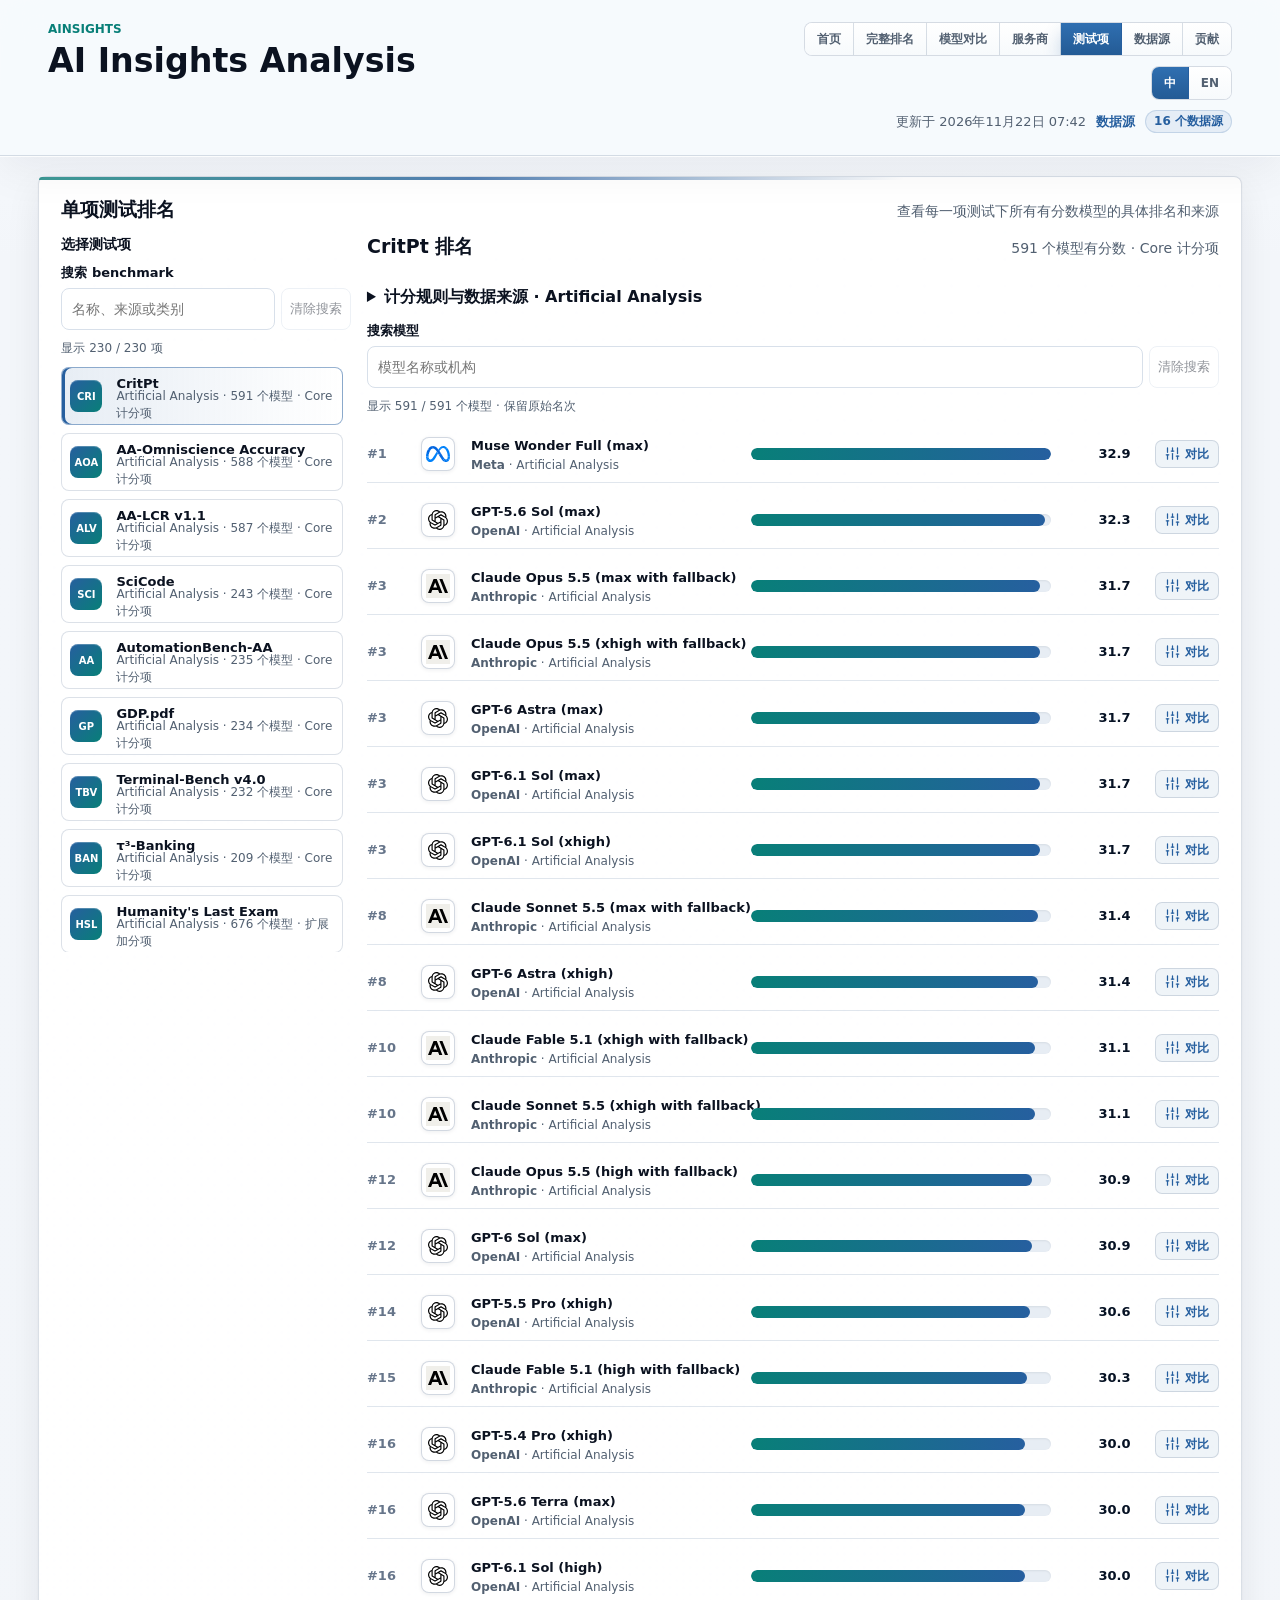
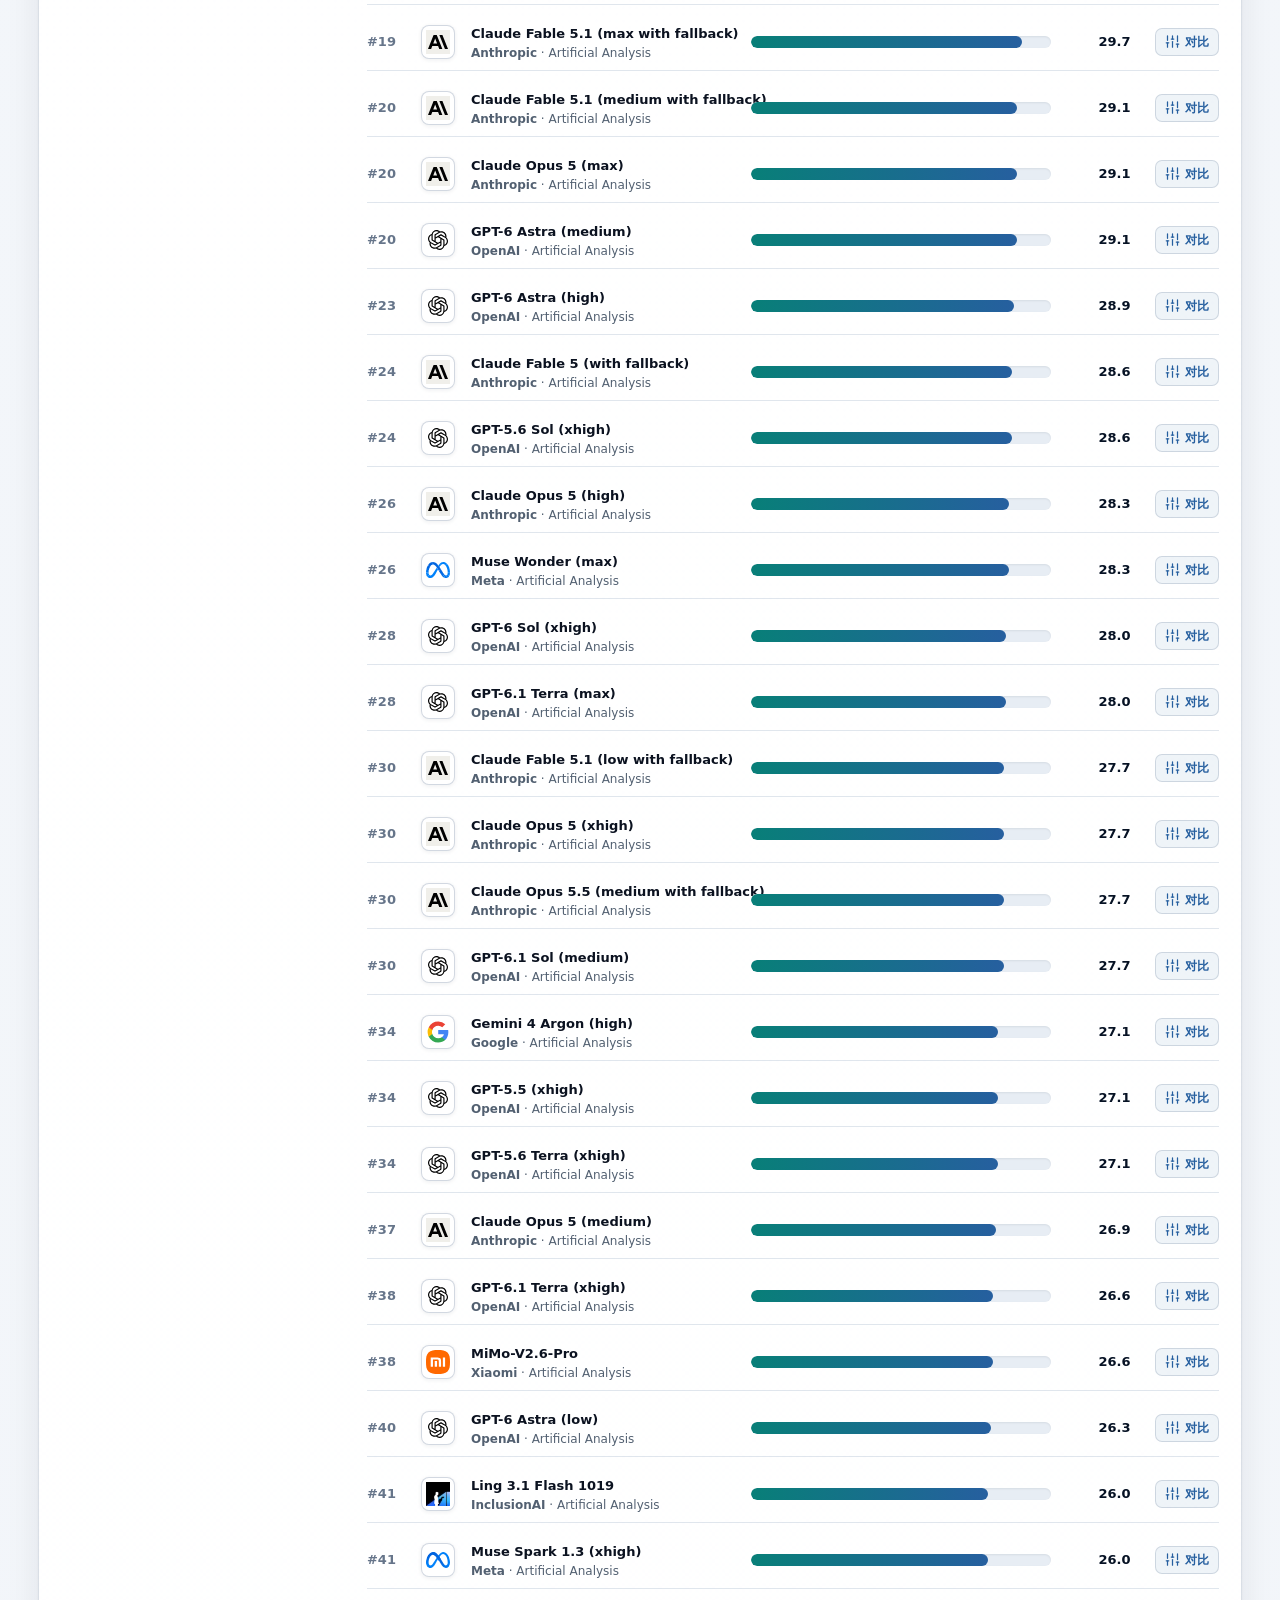
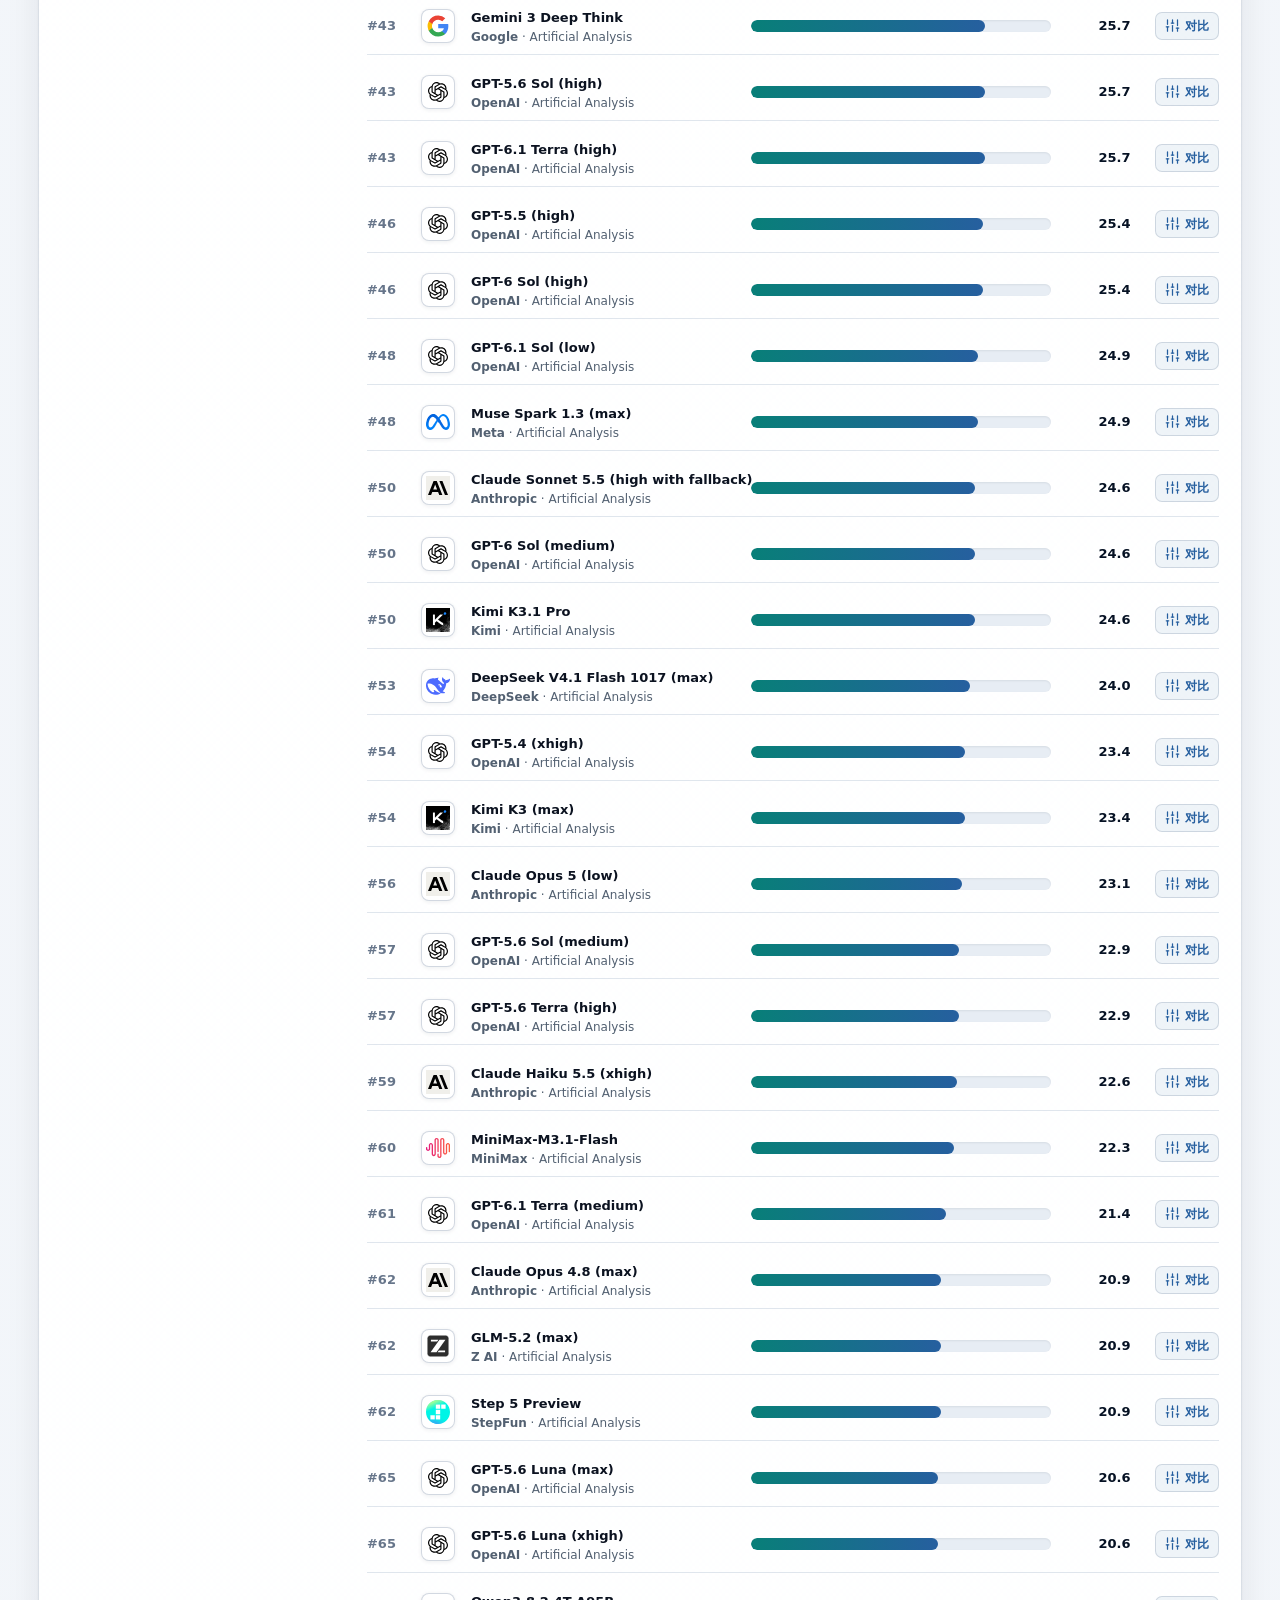
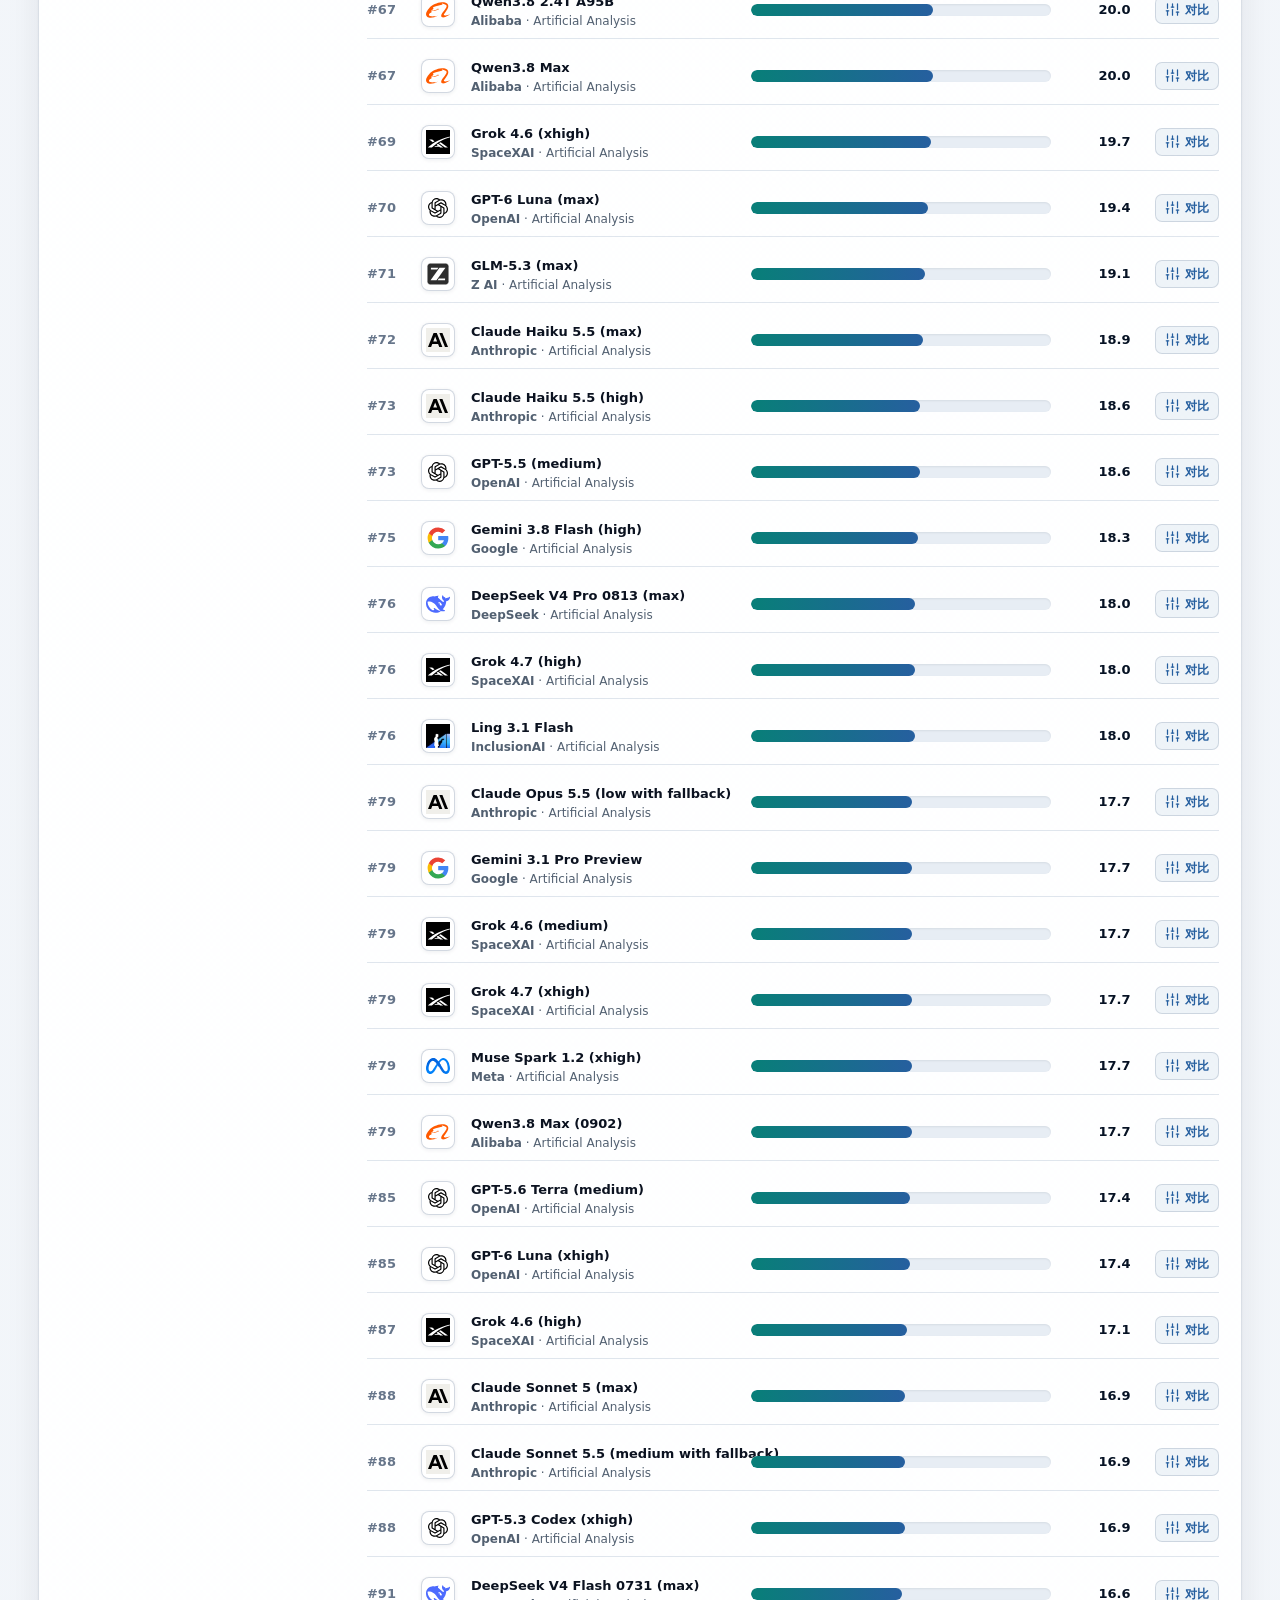
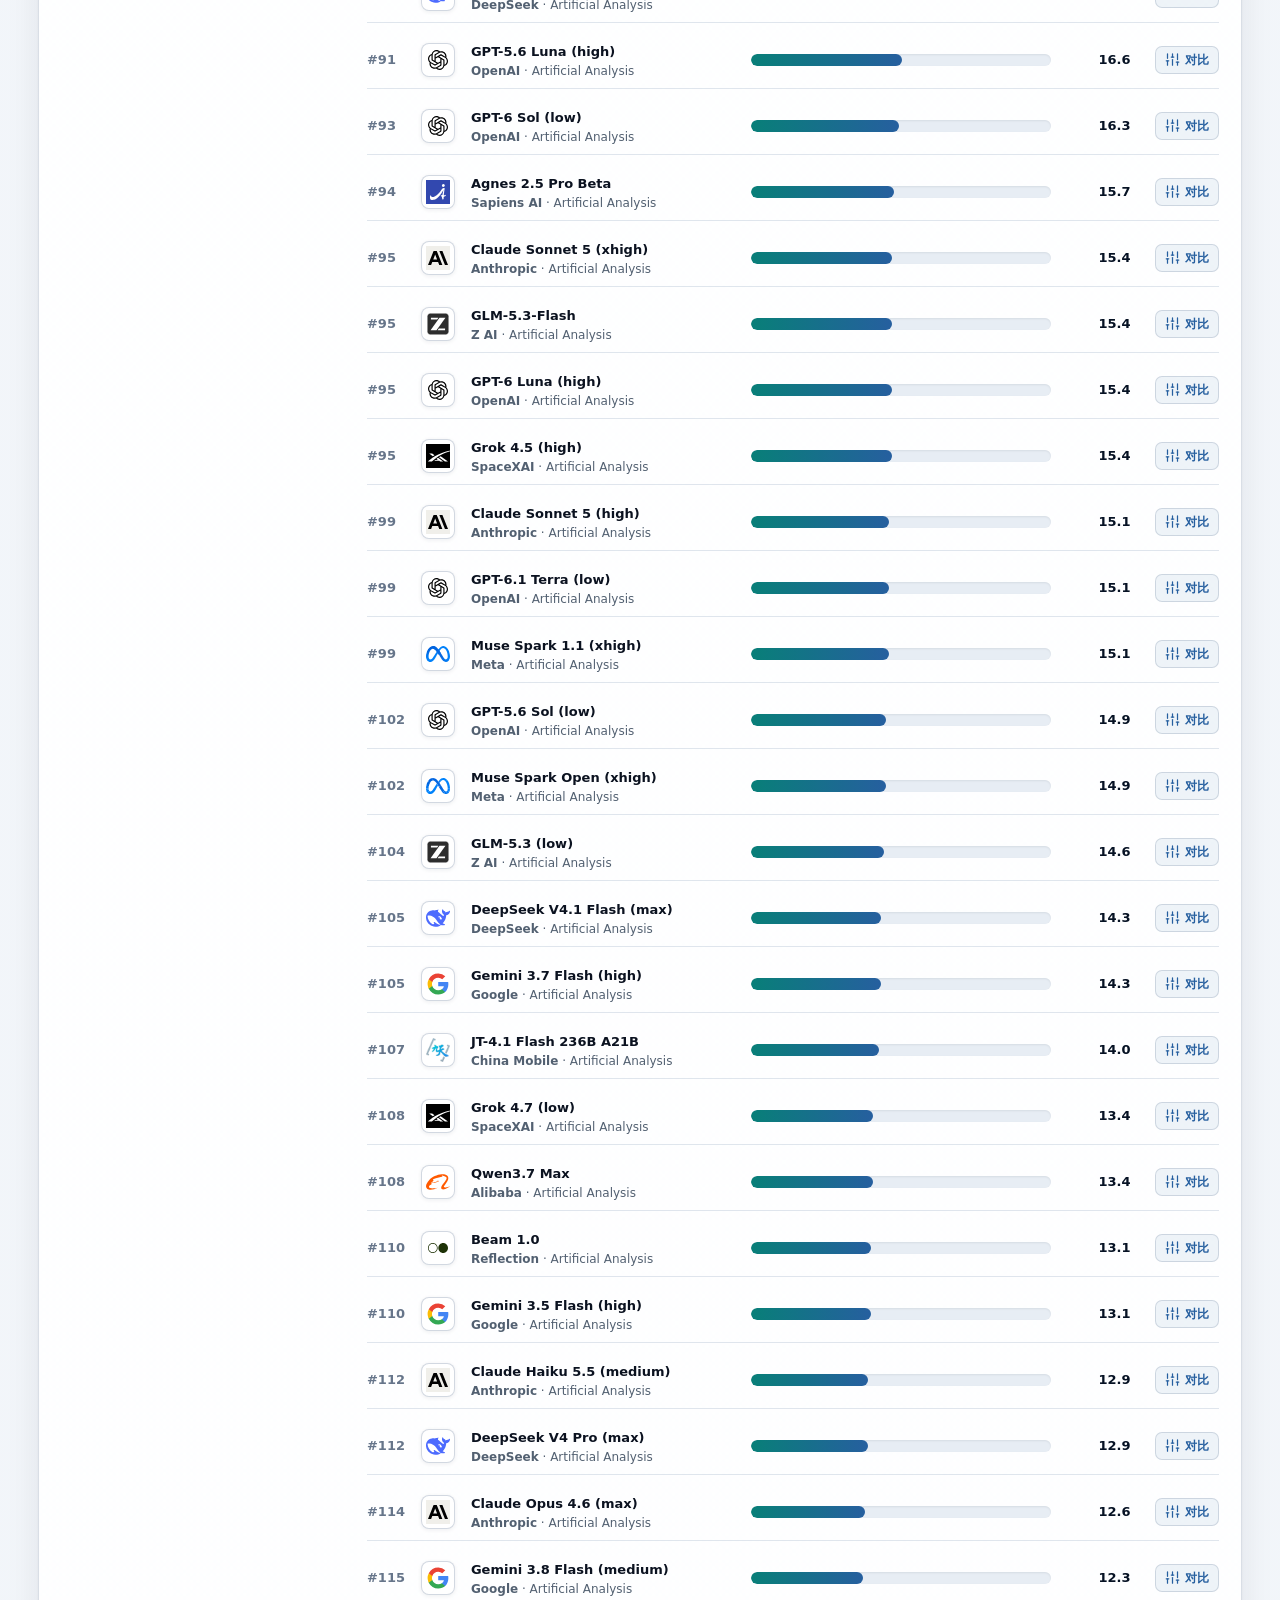
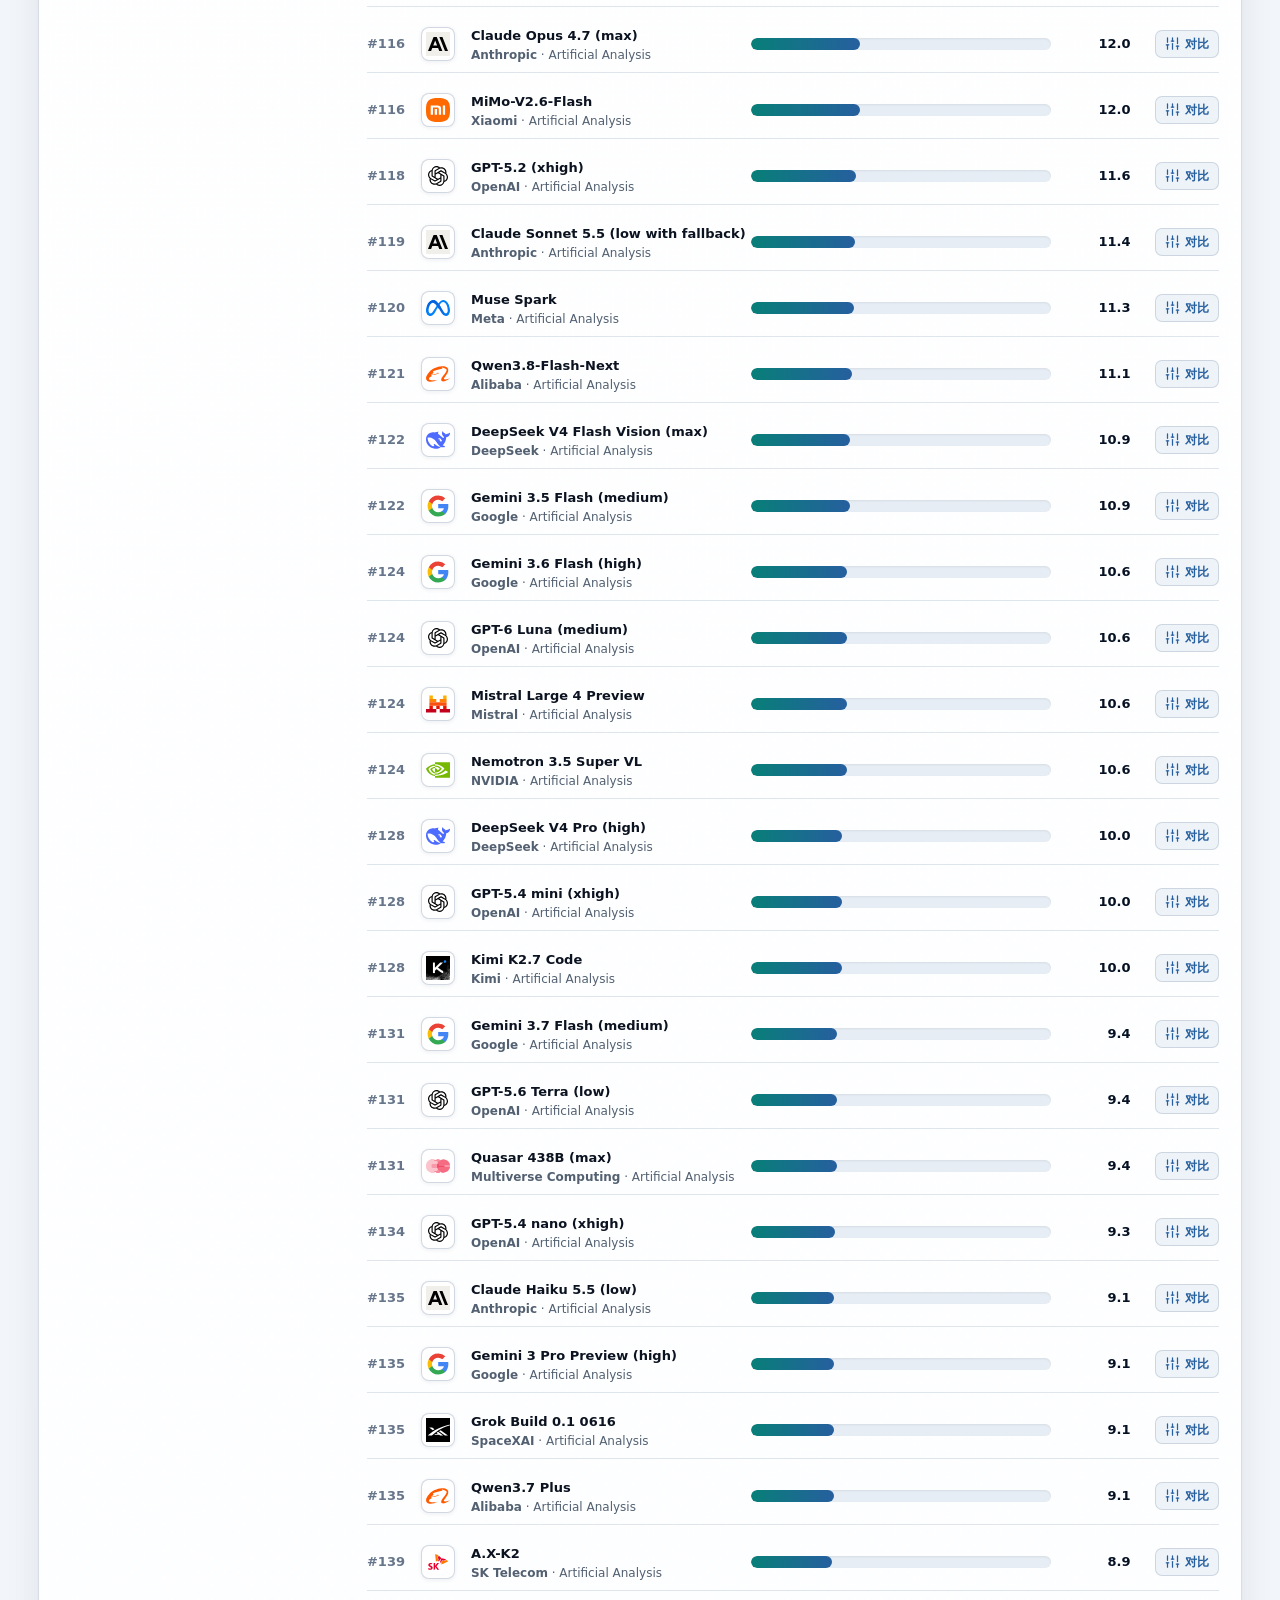
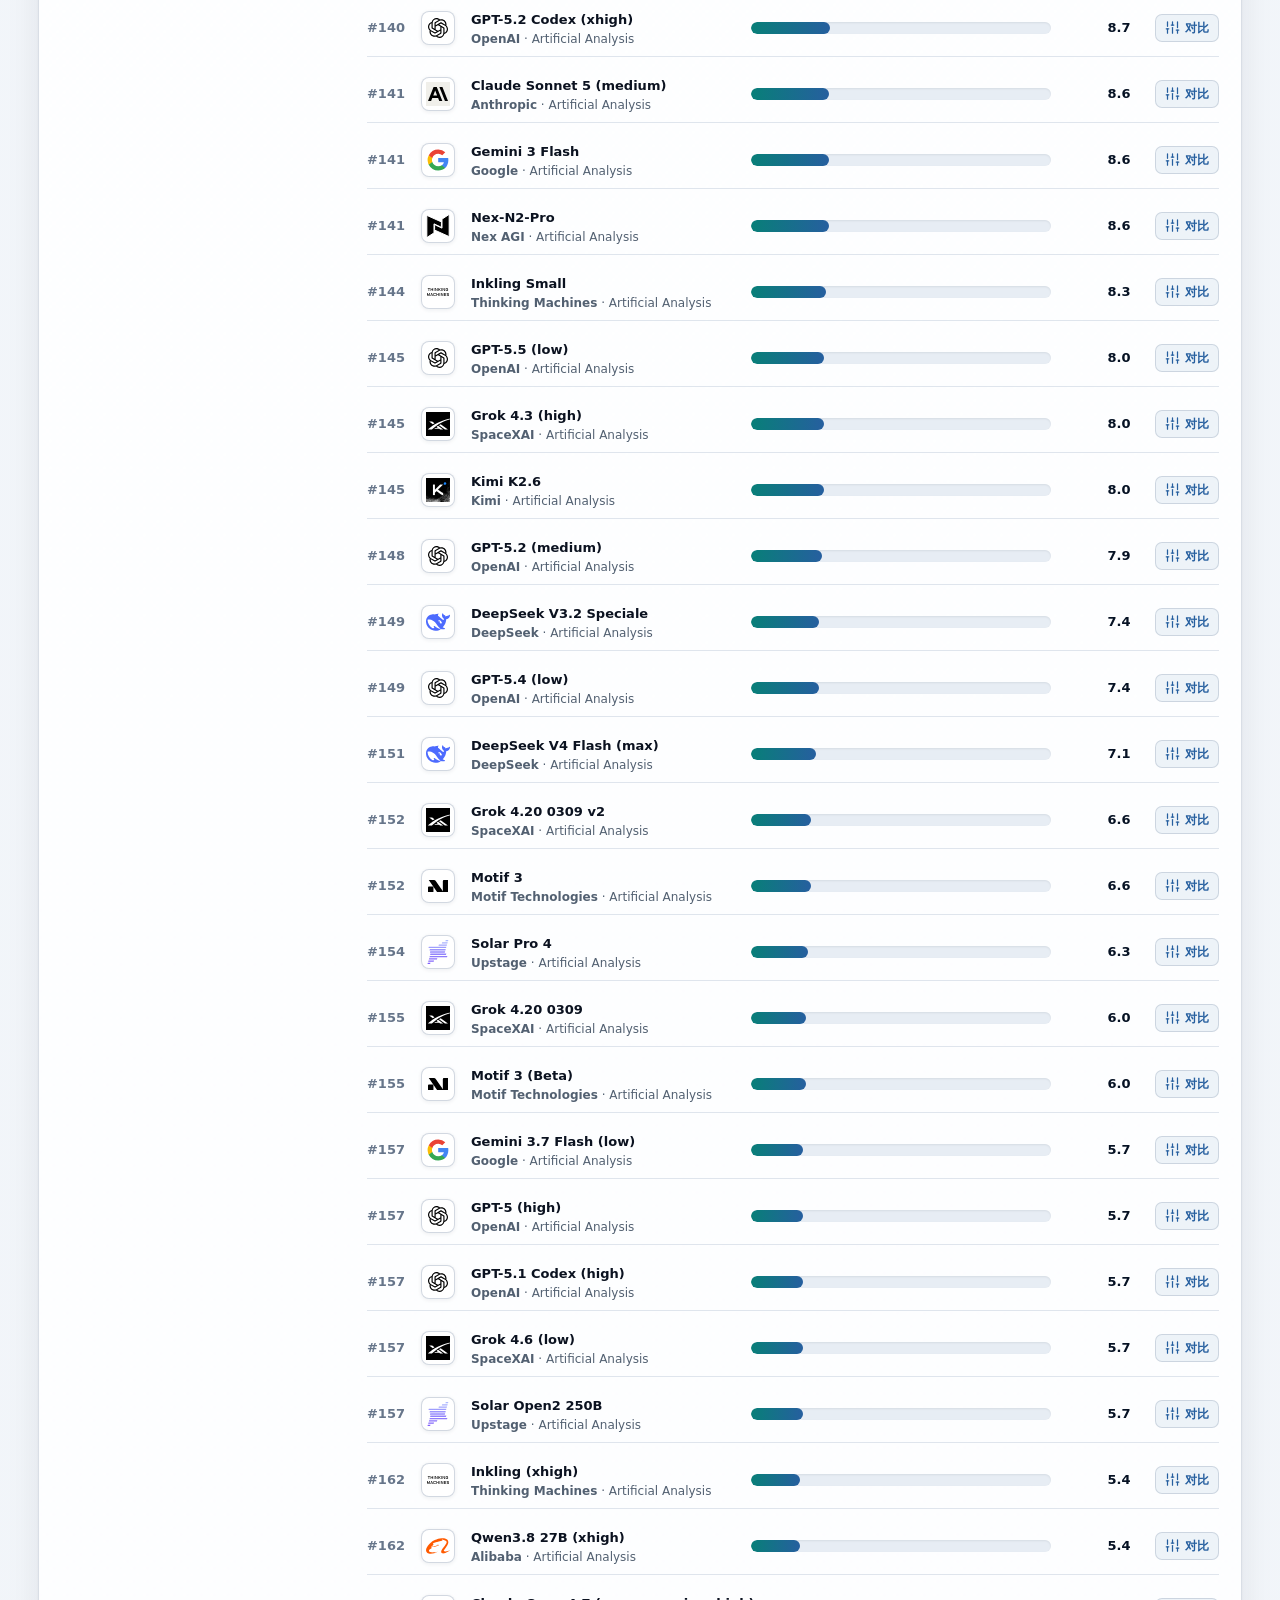
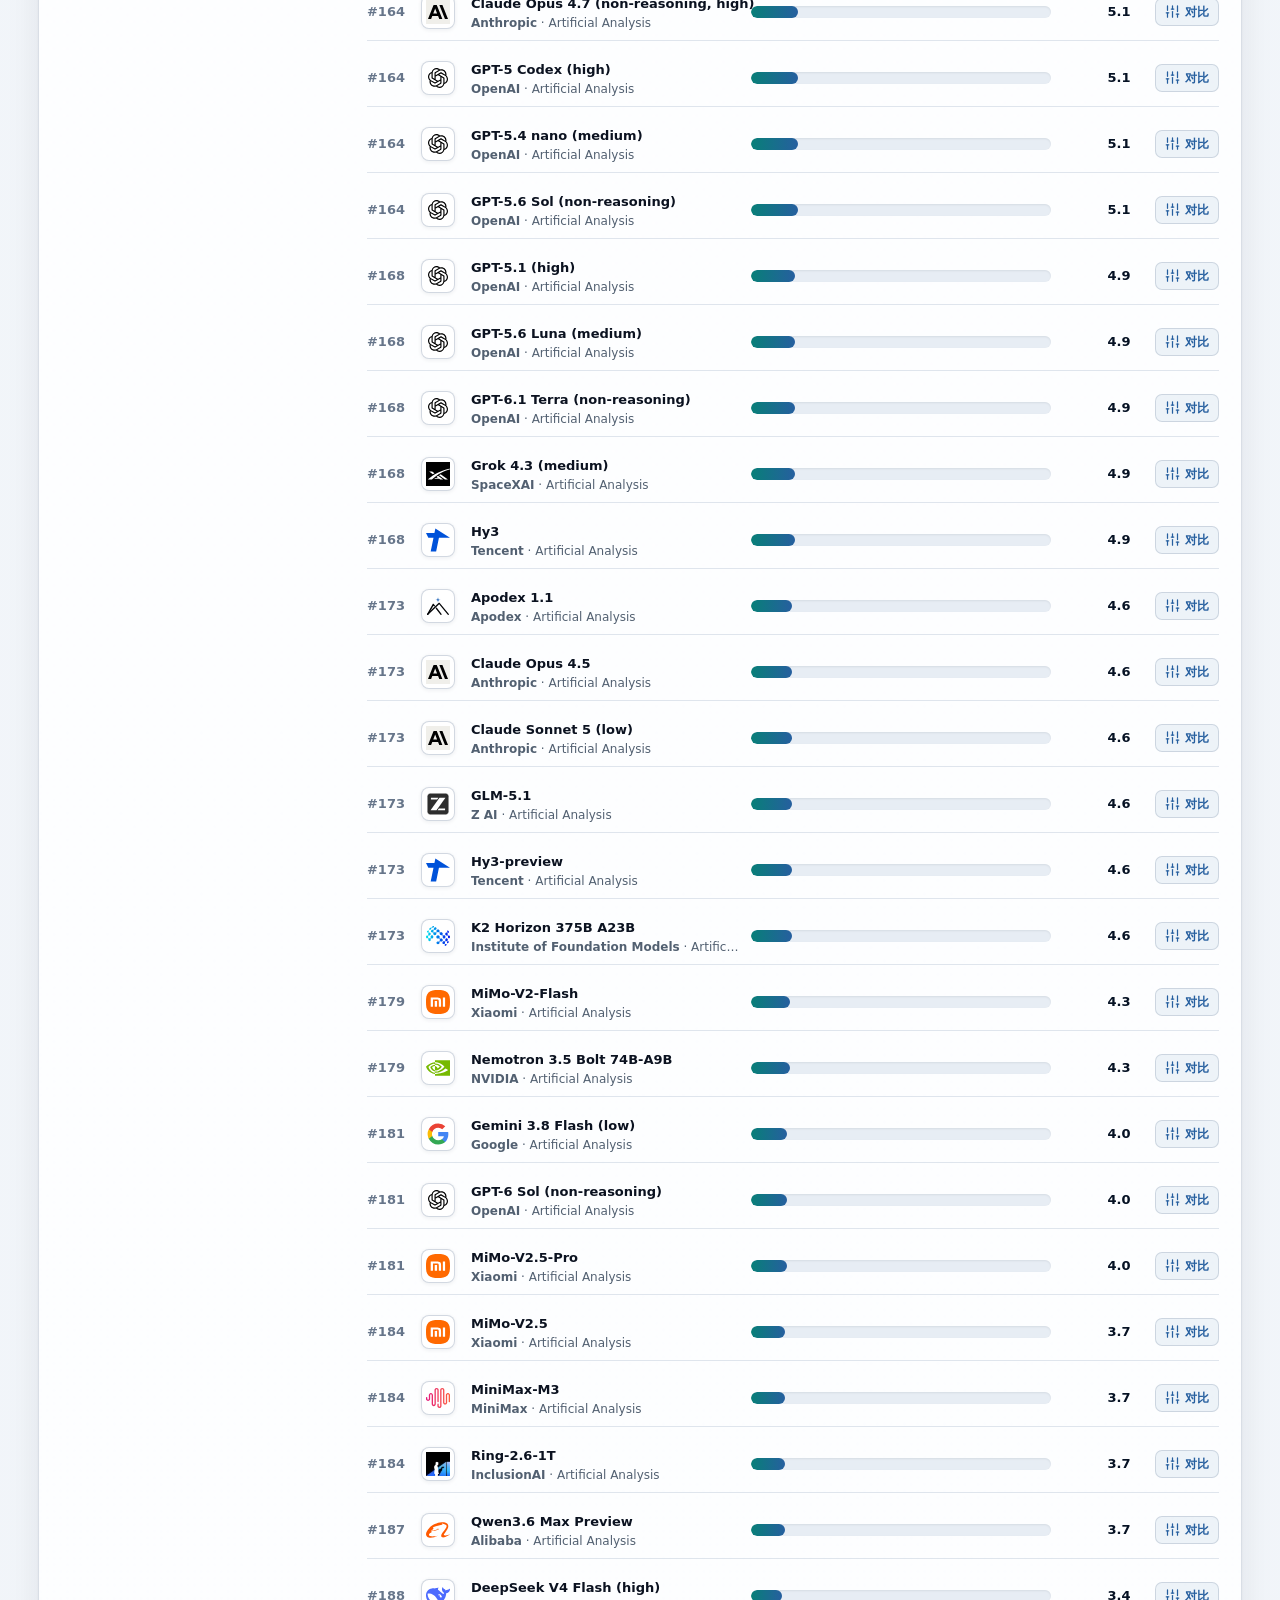
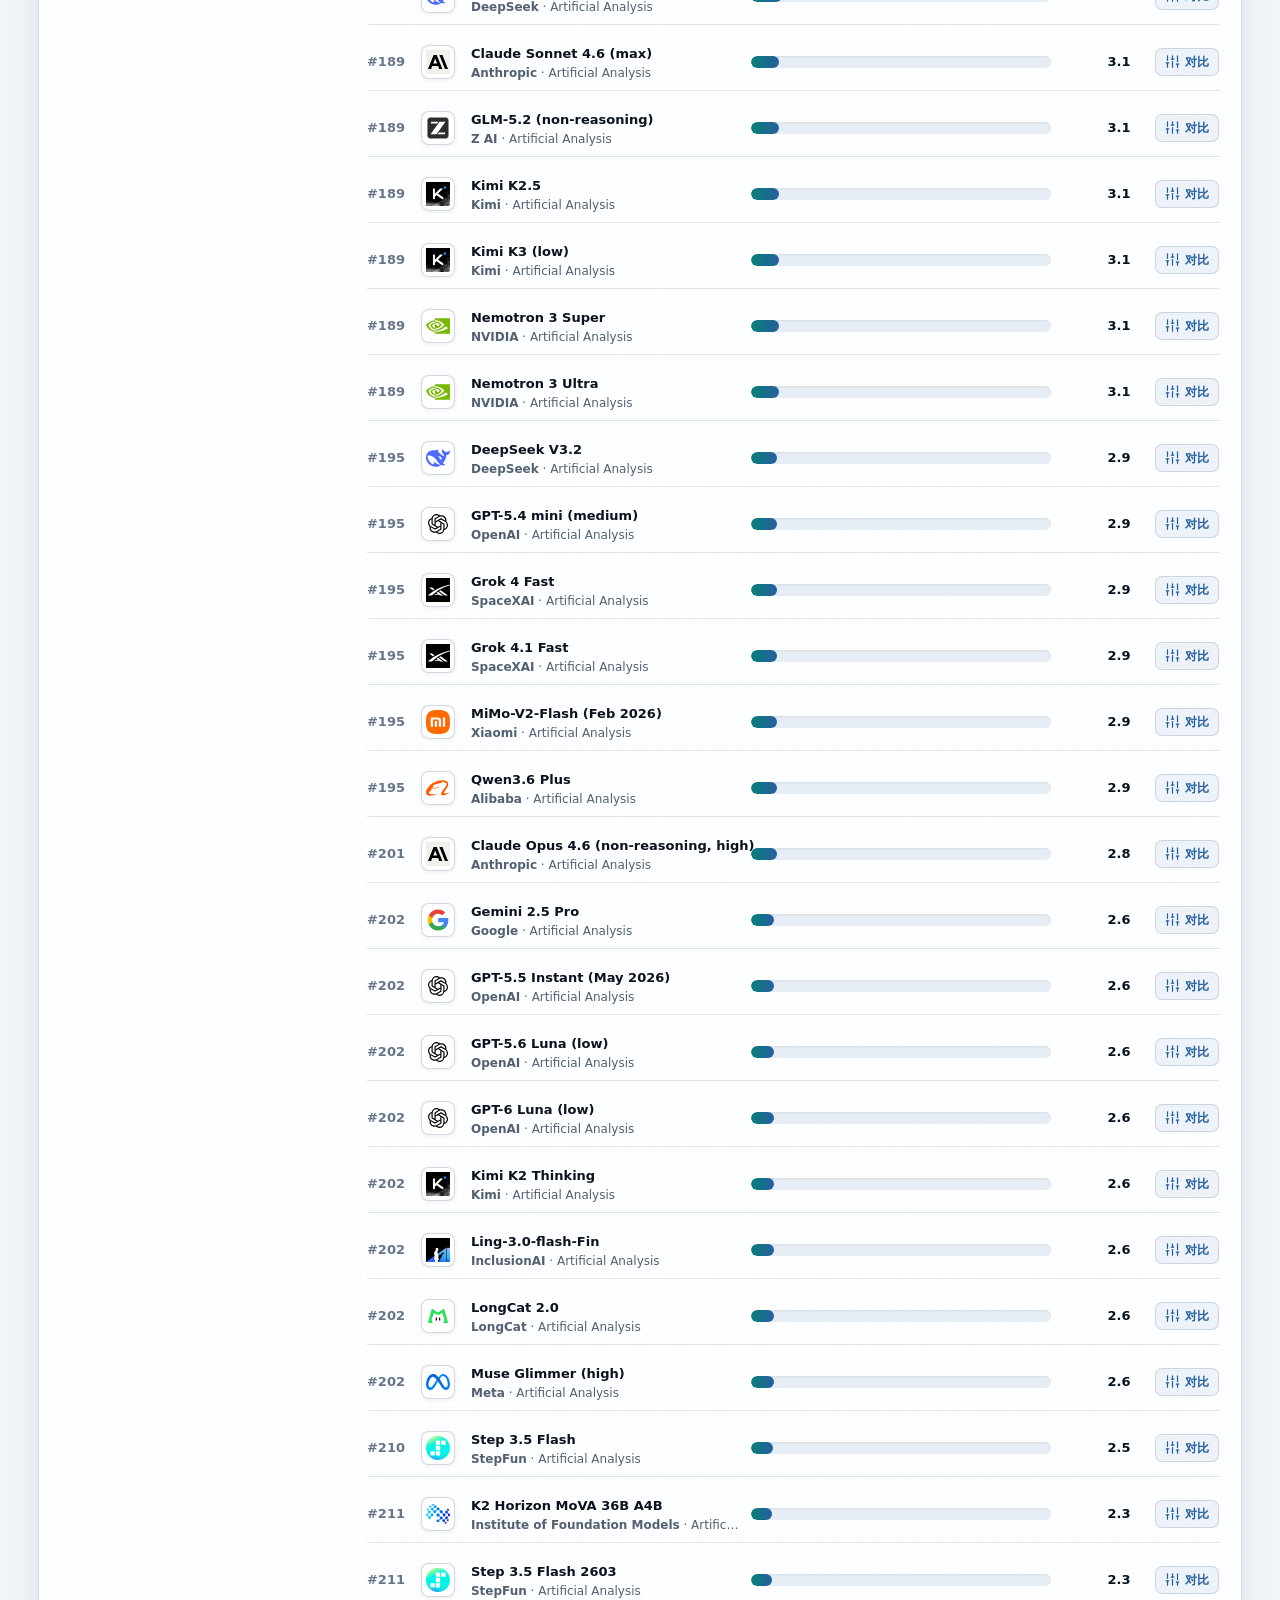
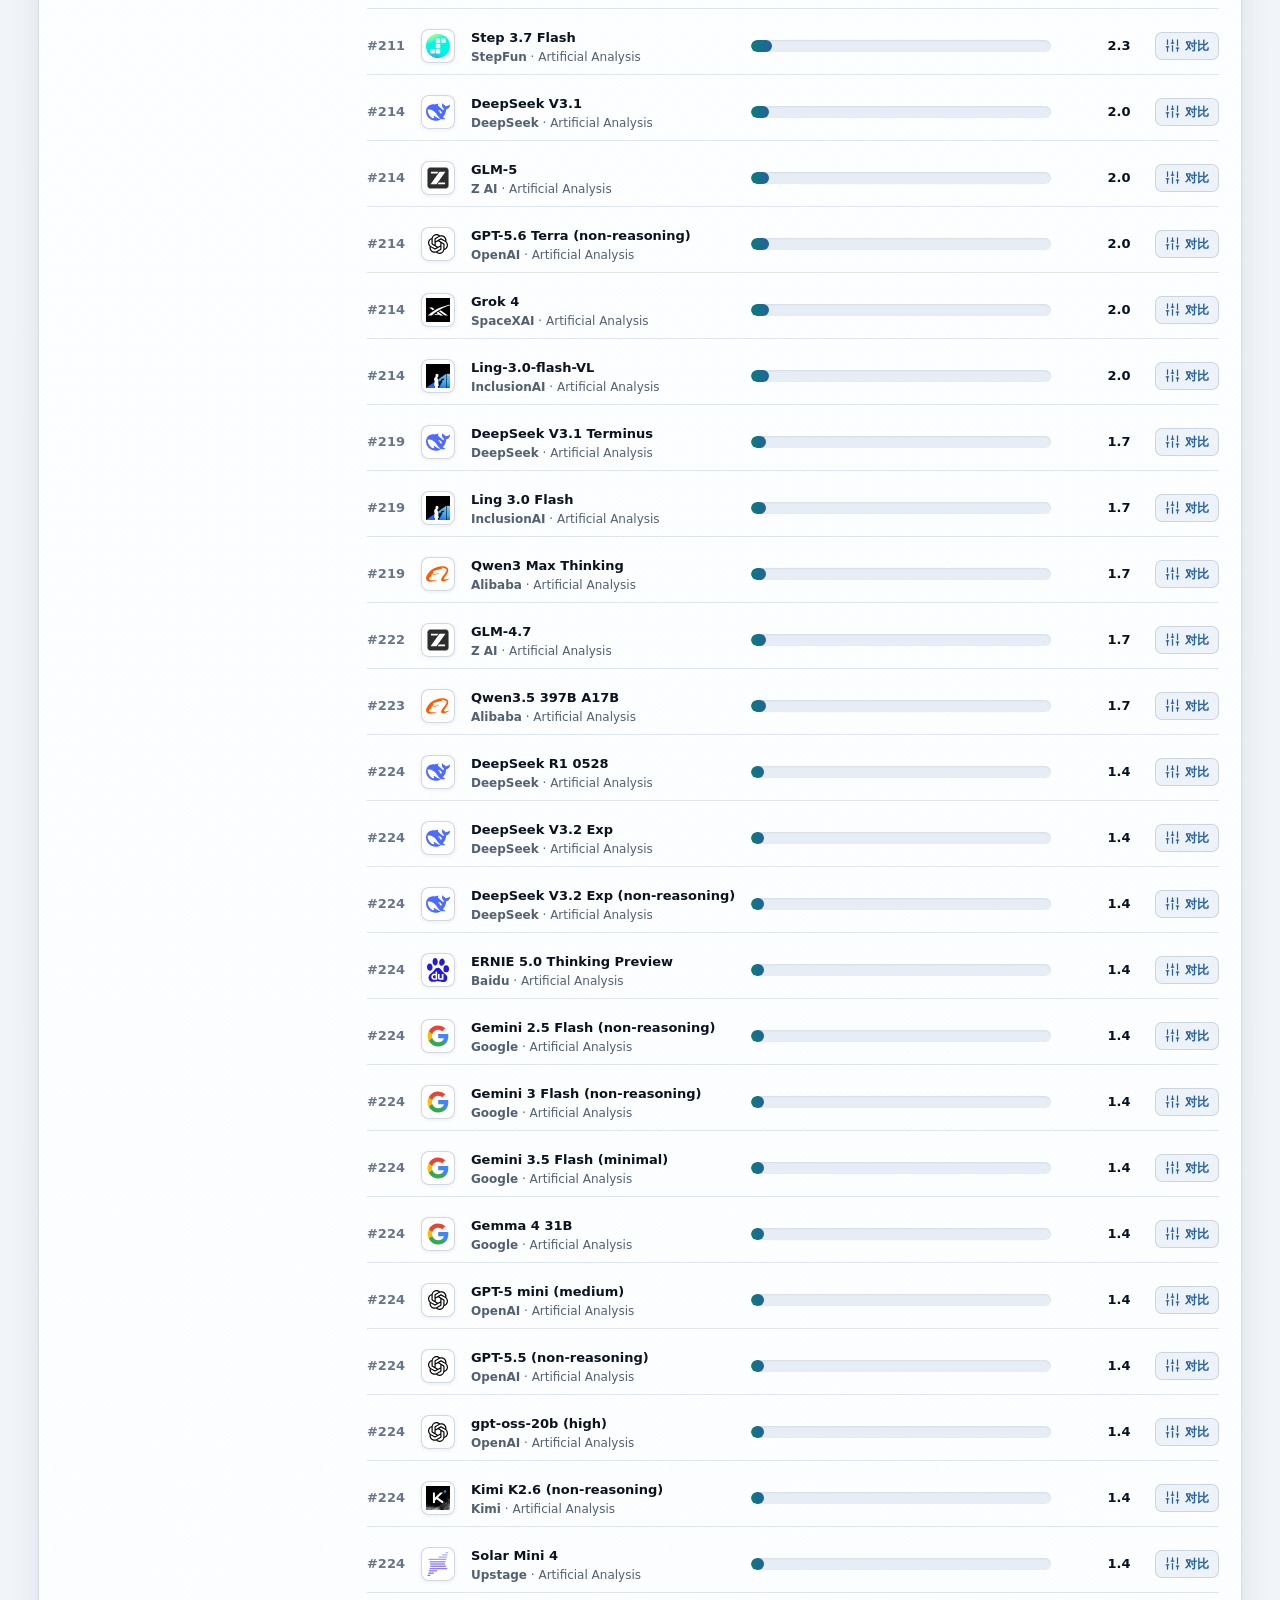
==== docs/benchmark.html @ 8915419b "Update Artificial Analysis model data" ====
<!doctype html>
<html lang="zh-CN">
  <head>
    <meta charset="utf-8" />
    <meta name="viewport" content="width=device-width, initial-scale=1" />
    <title>Benchmarks - AI Insights Analysis</title>
    <meta name="description" content="Browse source-backed AI benchmark rankings connected to AInsights Index (AIndex), model detail pages, and public evaluation evidence." />
    <meta name="keywords" content="AInsights Index, AIndex, AI model benchmark, LLM leaderboard, Artificial Analysis" />
    <link rel="canonical" href="https://ainsights.tab.homes/benchmark.html" />
    <meta property="og:title" content="Benchmarks - AI Insights Analysis" />
    <meta property="og:description" content="Browse AI benchmark rankings connected to AInsights Index (AIndex), model detail pages, and public evaluation evidence." />
    <meta property="og:type" content="website" />
    <meta property="og:url" content="https://ainsights.tab.homes/benchmark.html" />
    <meta name="twitter:card" content="summary" />
    <script type="application/ld+json">{"@context":"https://schema.org","@type":"WebPage","name":"Benchmarks - AI Insights Analysis","alternateName":["AInsights Index","AIndex"],"url":"https://ainsights.tab.homes/benchmark.html","description":"Browse source-backed AI benchmark rankings connected to AInsights Index (AIndex), model detail pages, and public evaluation evidence."}</script>
    <link rel="icon" href="./favicon.svg" type="image/svg+xml" />
    <link rel="stylesheet" href="./styles.css?v=20260919-fable-radar" />
  </head>
  <body data-page="benchmark">
    <header class="topbar">
      <div>
        <p class="eyebrow">AInsights</p>
        <h1>AI Insights Analysis</h1>
      </div>
      <div class="header-actions">
        <nav class="segmented-control compact" id="pageButtons" aria-label="页面"></nav>
        <div class="segmented-control compact" id="languageButtons" role="group" aria-label="语言"></div>
        <div class="source-block">
          <span id="updatedAt">加载中</span>
          <a id="sourceLink" href="https://artificialanalysis.ai/evaluations/artificial-analysis-intelligence-index" target="_blank" rel="noreferrer">数据源</a>
          <a id="sourcesLink" class="source-badge" href="sources.html">全部数据源</a>
        </div>
      </div>
    </header>

    <main>
      <section class="home-view" id="homeView" hidden>
        <section class="home-metrics" id="homeMetrics" aria-label="首页摘要"></section>

        <section class="chart-shell" aria-labelledby="top20Title">
          <div class="chart-head">
            <div>
              <h2 id="top20Title">AInsights Index Top</h2>
              <p id="top20Subtitle">固定使用 AInsights Index，按宽度最多展示 30 个去重模型</p>
            </div>
            <a id="viewFullRankingLink" href="full-rank.html">完整排名</a>
          </div>
          <div class="bar-chart" id="top20Chart"></div>
        </section>

        <section class="chart-shell" aria-labelledby="costScatterTitle">
          <div class="chart-head">
            <div>
              <h2 id="costScatterTitle">智能 vs 运行成本</h2>
              <p id="costScatterSubtitle">分数与 AA Intelligence Index 运行成本</p>
            </div>
          </div>
          <div class="scatter-chart" id="costScatter"></div>
        </section>

        <section class="insight-grid" aria-label="数据分布">
          <section class="chart-shell" aria-labelledby="scoreBandsTitle">
            <div class="chart-head">
              <div>
                <h2 id="scoreBandsTitle">分数带分布</h2>
                <p id="scoreBandsSubtitle">去重模型在 AInsights Index 上的集中区间</p>
              </div>
            </div>
            <div class="score-bands" id="scoreBands"></div>
          </section>

          <section class="chart-shell" aria-labelledby="providerChartTitle">
            <div class="chart-head">
              <div>
                <h2 id="providerChartTitle">机构覆盖</h2>
                <p id="providerChartSubtitle">按可评分去重模型数量和最高分展示</p>
              </div>
            </div>
            <div class="provider-chart" id="providerChart"></div>
          </section>
        </section>

        <section class="chart-shell source-explorer" aria-labelledby="sourceExplorerTitle">
          <div class="chart-head">
            <div>
              <h2 id="sourceExplorerTitle">测评源地图</h2>
              <p id="sourceExplorerSubtitle">AA Core 与已链接的独立 benchmark 扩展来源，并列展示计分角色与协议</p>
            </div>
          </div>
          <div class="source-grid" id="sourceExplorer"></div>
        </section>
      </section>

      <section class="ranking-view" id="rankingView" hidden>
        <section class="controls" aria-label="排名控制">
          <div class="preset-row" id="presetButtons" role="tablist" aria-label="排名预设"></div>
          <div class="switch-row">
            <div class="segmented-control" id="viewButtons" role="group" aria-label="展示方式"></div>
            <div class="segmented-control" id="sourceFilterButtons" role="group" aria-label="模型来源"></div>
          </div>
          <div class="filter-row">
            <label class="search-label">
              <span id="searchLabel">搜索</span>
              <input id="searchInput" type="search" placeholder="模型或机构" />
            </label>
            <label class="toggle-label">
              <input id="dedupeToggle" type="checkbox" checked />
              <span id="dedupeLabel">去除重复档位</span>
            </label>
          </div>
          <div class="summary-row" id="summaryRow"></div>
        </section>

        <section class="custom-panel" id="customPanel" hidden>
          <div class="panel-head">
            <h2 id="customTitle">自定义占比</h2>
            <button id="resetWeightsButton" type="button">重置</button>
          </div>
          <div class="weights-grid" id="weightsGrid"></div>
        </section>

        <section class="ranking-shell">
          <div class="histogram-list" id="histogramList"></div>
          <div class="table-wrap" id="tableRanking">
            <table>
              <thead>
                <tr>
                  <th class="rank-col">#</th>
                  <th id="modelHeader">模型</th>
                  <th id="scoreHeader">综合分</th>
                  <th id="speedHeader">速度</th>
                  <th id="contextHeader">上下文</th>
                  <th id="priceHeader">价格</th>
                  <th id="sourceHeader">来源</th>
                  <th id="coverageHeader">覆盖</th>
                </tr>
              </thead>
              <tbody id="rankingBody"></tbody>
            </table>
          </div>
          <div class="text-ranking" id="textRanking" hidden></div>
        </section>
      </section>

      <section class="benchmark-view" id="benchmarkView">
        <div class="benchmark-detail" id="benchmarkDetail"></div>
      </section>

      <section class="model-view" id="modelView" hidden>
        <div class="model-detail" id="modelDetail"></div>
      </section>

      <section class="sources-view" id="sourcesView" hidden>
        <section class="chart-shell sources-shell" aria-labelledby="sourcesPageTitle">
          <div class="chart-head">
            <div>
              <h2 id="sourcesPageTitle">全部数据源</h2>
              <p id="sourcesPageSubtitle">主数据、公开榜单、官方发布和模型卡来源</p>
            </div>
          </div>
          <div class="source-overview-grid" id="sourceOverview"></div>
        </section>

        <section class="chart-shell source-map-shell" aria-labelledby="sourceMetricMapTitle">
          <div class="chart-head">
            <div>
              <h2 id="sourceMetricMapTitle">数据源与测试项映射</h2>
              <p id="sourceMetricMapSubtitle">每个来源对应的 benchmark、覆盖模型数和分数记录</p>
            </div>
          </div>
          <div class="source-metric-map" id="sourceMetricMap"></div>
        </section>
      </section>
    </main>

    <footer class="site-footer" id="siteFooter">
      数据来源：<a href="https://artificialanalysis.ai/evaluations/artificial-analysis-intelligence-index" target="_blank" rel="noreferrer">Artificial Analysis</a> Core 与已链接的独立 benchmark 扩展来源。AIndex 方案 18 基于这些观测成绩重新计算。
      · <a href="https://github.com/TabNahida/AInsights" target="_blank" rel="noreferrer">TabNahida/AInsights</a>
    </footer>

    <template id="metricTemplate">
      <label class="weight-control">
        <span></span>
        <input type="range" min="0" max="100" step="0.01" />
        <output></output>
      </label>
    </template>

    <script src="./data/models.js?v=4afdcf09f71f"></script>
    <script src="./app-utils.js?v=20260812-pricing3"></script>
    <script src="./app.js?v=20260922-aa-fields"></script>
  </body>
</html>
---- docs/styles.css ----
:root {
  color-scheme: light;
  --ink: #151922;
  --muted: #697386;
  --line: #dce2ec;
  --surface: #ffffff;
  --wash: #f5f7fb;
  --accent: #0f766e;
  --accent-2: #b95b1c;
  --accent-3: #315c96;
  --accent-4: #b4235a;
  --danger: #b42318;
  --shadow: 0 18px 42px rgb(18 24 40 / 0.08);
}

* {
  box-sizing: border-box;
}

body {
  margin: 0;
  min-width: 320px;
  color: var(--ink);
  background: var(--wash);
  font-family: Inter, ui-sans-serif, system-ui, -apple-system, BlinkMacSystemFont, "Segoe UI", sans-serif;
}

a {
  color: inherit;
}

.topbar {
  position: sticky;
  top: 0;
  z-index: 60;
  display: flex;
  align-items: center;
  justify-content: space-between;
  gap: 24px;
  padding: 20px clamp(16px, 4vw, 48px);
  border-bottom: 1px solid var(--line);
  background: rgb(245 247 251 / 0.94);
  backdrop-filter: blur(12px);
}

.eyebrow {
  margin: 0 0 4px;
  color: var(--accent);
  font-size: 12px;
  font-weight: 700;
  text-transform: uppercase;
}

h1,
h2 {
  margin: 0;
  font-size: clamp(22px, 3vw, 32px);
  line-height: 1.15;
  letter-spacing: 0;
}

h2 {
  font-size: 18px;
}

.source-block {
  display: flex;
  flex-wrap: wrap;
  justify-content: flex-end;
  gap: 8px 10px;
  color: var(--muted);
  font-size: 13px;
}

.source-badge {
  display: inline-flex;
  align-items: center;
  min-height: 22px;
  border: 1px solid rgba(49, 92, 150, 0.24);
  border-radius: 999px;
  padding: 2px 8px;
  color: var(--accent-3);
  background: rgba(49, 92, 150, 0.08);
  font-size: 12px;
  font-weight: 800;
  text-decoration: none;
}

.header-actions {
  display: grid;
  justify-items: end;
  gap: 8px;
  min-width: 0;
}

main {
  display: grid;
  gap: 16px;
  min-width: 0;
  padding: 18px clamp(12px, 3vw, 40px) 36px;
}

.home-view,
.ranking-view,
.sources-view,
.methodology-view,
.model-view,
.benchmark-view,
.compare-view,
.provider-view {
  display: grid;
  gap: 16px;
  min-width: 0;
}

.home-view,
.sources-view,
.methodology-view,
.model-view,
.benchmark-view,
.compare-view,
.provider-view {
  width: 100%;
  max-width: 1240px;
  margin-inline: auto;
}

.home-metrics {
  display: grid;
  grid-template-columns: repeat(4, minmax(0, 1fr));
  gap: 12px;
}

.home-metric {
  display: grid;
  align-content: start;
  gap: 8px;
  min-height: 104px;
  padding: 14px;
  border: 1px solid var(--line);
  border-radius: 8px;
  background: var(--surface);
  box-shadow: var(--shadow);
}

.home-metric-label {
  color: var(--muted);
  font-size: 12px;
  font-weight: 700;
  text-transform: uppercase;
}

.home-metric-model {
  display: flex;
  align-items: center;
  gap: 10px;
  min-width: 0;
  color: var(--ink);
  text-decoration: none;
}

.home-metric-model strong {
  overflow: hidden;
  font-size: 15px;
  line-height: 1.25;
  text-overflow: ellipsis;
  white-space: nowrap;
}

.home-metric-number {
  font-size: 26px;
  line-height: 1;
}

.home-metric-meta {
  overflow: hidden;
  color: var(--muted);
  font-size: 12px;
  text-overflow: ellipsis;
  white-space: nowrap;
}

.site-footer {
  padding: 0 clamp(12px, 3vw, 40px) 28px;
  color: var(--muted);
  font-size: 13px;
  line-height: 1.5;
}

.site-footer a {
  color: var(--accent);
  font-weight: 800;
  text-decoration: none;
}

.controls,
.custom-panel,
.chart-shell,
.ranking-shell {
  border: 1px solid var(--line);
  border-radius: 8px;
  background: var(--surface);
  box-shadow: var(--shadow);
}

.chart-shell {
  overflow: hidden;
  min-width: 0;
  padding: 18px;
}

.chart-head {
  display: flex;
  align-items: flex-start;
  justify-content: space-between;
  gap: 16px;
  margin-bottom: 16px;
}

.chart-head p {
  margin: 5px 0 0;
  color: var(--muted);
  font-size: 14px;
  line-height: 1.4;
  overflow-wrap: anywhere;
}

.chart-head > div {
  min-width: 0;
}

.chart-head a {
  flex: 0 0 auto;
  border: 1px solid var(--line);
  border-radius: 8px;
  padding: 8px 12px;
  color: var(--accent);
  text-decoration: none;
  font-weight: 700;
}

.controls {
  display: grid;
  gap: 14px;
  padding: 14px;
}

.preset-row,
.filter-row,
.switch-row,
.summary-row,
.panel-head {
  display: flex;
  flex-wrap: wrap;
  align-items: center;
  gap: 10px;
}

.switch-row {
  justify-content: space-between;
}

.preset-row button,
.panel-head button,
.segmented-control button {
  min-height: 34px;
  border: 1px solid var(--line);
  padding: 0 14px;
  color: var(--ink);
  background: #fff;
  cursor: pointer;
  font: inherit;
}

.preset-row button {
  border-radius: 999px;
}

.preset-row button[aria-selected="true"] {
  border-color: var(--accent);
  color: #fff;
  background: var(--accent);
}

.segmented-control {
  display: inline-flex;
  min-height: 34px;
  overflow: hidden;
  border: 1px solid var(--line);
  border-radius: 8px;
  background: #fff;
}

.segmented-control button {
  border: 0;
  border-right: 1px solid var(--line);
  border-radius: 0;
  color: var(--muted);
}

.segmented-control button:last-child {
  border-right: 0;
}

.segmented-control button[aria-pressed="true"] {
  color: #fff;
  background: var(--accent-3);
}

.segmented-control.compact button {
  min-height: 28px;
  padding: 0 10px;
  font-size: 12px;
}

.search-label {
  display: grid;
  grid-template-columns: auto minmax(180px, 320px);
  align-items: center;
  gap: 8px;
  color: var(--muted);
  font-size: 14px;
}

.search-label input {
  width: 100%;
  min-height: 36px;
  border: 1px solid var(--line);
  border-radius: 6px;
  padding: 0 10px;
  font: inherit;
}

.toggle-label {
  display: inline-flex;
  align-items: center;
  gap: 8px;
  color: var(--muted);
  font-size: 14px;
}

.toggle-label input {
  width: 18px;
  height: 18px;
  accent-color: var(--accent);
}

.summary-row {
  color: var(--muted);
  font-size: 13px;
}

.summary-row strong {
  color: var(--ink);
}

.custom-panel {
  padding: 14px;
}

.panel-head {
  justify-content: space-between;
  margin-bottom: 12px;
}

.panel-head button {
  border-radius: 8px;
}

.weights-grid {
  display: grid;
  gap: 16px;
}

.weight-group {
  display: grid;
  gap: 12px;
}

.custom-weight-preset-group,
.missing-mode-group {
  padding-bottom: 12px;
  border-bottom: 1px solid var(--line);
}

.weight-group-head {
  display: flex;
  align-items: baseline;
  justify-content: space-between;
  gap: 16px;
}

.weight-group-head > div {
  display: grid;
  gap: 4px;
  min-width: 0;
}

.weight-group-head h3 {
  margin: 0;
  font-size: 15px;
}

.weight-group-head p {
  margin: 0;
  color: var(--muted);
  font-size: 12px;
  text-align: right;
}

.metric-weight-head {
  align-items: center;
}

.metric-coverage-filter {
  display: inline-flex;
  align-items: center;
  gap: 8px;
  min-width: max-content;
  color: var(--muted);
  font-size: 12px;
  font-weight: 800;
}

.metric-coverage-filter select {
  min-height: 34px;
  border: 1px solid var(--line);
  border-radius: 8px;
  padding: 0 30px 0 10px;
  color: var(--ink);
  background: #fff;
  font: inherit;
}

.metric-filter-summary {
  width: fit-content;
  max-width: 100%;
  border: 1px solid rgb(38 95 159 / 0.16);
  border-radius: 999px;
  padding: 4px 8px;
  color: var(--accent-3);
  background: rgb(38 95 159 / 0.07);
  font-size: 12px;
  font-weight: 800;
}

.metric-filter-empty {
  grid-column: 1 / -1;
}

.methodology-hero,
.methodology-card {
  border: 1px solid var(--line);
  border-radius: 8px;
  background: var(--surface);
  box-shadow: var(--shadow);
}

.methodology-hero {
  display: grid;
  gap: 10px;
  padding: clamp(18px, 3vw, 28px);
}

.methodology-hero p {
  max-width: 820px;
  margin: 0;
  color: var(--muted);
  line-height: 1.55;
}

.methodology-grid {
  display: grid;
  grid-template-columns: repeat(2, minmax(0, 1fr));
  gap: 12px;
}

.methodology-card {
  display: grid;
  align-content: start;
  gap: 8px;
  padding: 16px;
}

.methodology-card h3,
.methodology-card p {
  margin: 0;
}

.methodology-card h3 {
  font-size: 15px;
}

.methodology-card p {
  color: var(--muted);
  font-size: 13px;
  line-height: 1.55;
}

.methodology-card-wide {
  grid-column: 1 / -1;
}

.methodology-table-wrap {
  overflow-x: auto;
  min-width: 0;
}

.methodology-weight-table {
  width: 100%;
  min-width: 680px;
  border-collapse: collapse;
  color: var(--ink);
  font-size: 13px;
}

.methodology-weight-table th,
.methodology-weight-table td {
  border-bottom: 1px solid var(--line);
  padding: 9px 10px;
  text-align: left;
  vertical-align: top;
}

.methodology-weight-table th {
  color: var(--accent-3);
  font-size: 12px;
  font-weight: 850;
}

.methodology-weight-table td:nth-child(2) {
  width: 96px;
  color: var(--accent-2);
  font-weight: 850;
}

.methodology-matrix-table {
  min-width: 920px;
}

.methodology-matrix-table td:nth-child(3) {
  min-width: 280px;
}

.methodology-metric-pill {
  display: inline-flex;
  align-items: center;
  gap: 5px;
  margin: 0 6px 6px 0;
  padding: 4px 7px;
  border: 1px solid var(--line);
  border-radius: 7px;
  background: var(--surface);
  white-space: nowrap;
}

.methodology-metric-pill code {
  white-space: normal;
  overflow-wrap: anywhere;
}

.methodology-steps {
  display: grid;
  gap: 8px;
  margin: 0;
  padding-left: 20px;
  color: var(--muted);
  font-size: 13px;
  line-height: 1.55;
}

.methodology-steps strong {
  color: var(--ink);
}

.metric-weight-controls {
  display: grid;
  grid-template-columns: repeat(auto-fit, minmax(390px, 1fr));
  gap: 14px 22px;
}

.custom-weight-preset-controls {
  display: grid;
  grid-template-columns: repeat(4, minmax(0, 1fr));
  gap: 10px;
}

.weight-preset-button {
  display: grid;
  gap: 5px;
  min-height: 66px;
  border: 1px solid var(--line);
  border-radius: 8px;
  padding: 10px;
  color: var(--ink);
  background: #fff;
  cursor: pointer;
  font: inherit;
  text-align: left;
}

.weight-preset-button strong {
  overflow: hidden;
  font-size: 13px;
  text-overflow: ellipsis;
  white-space: nowrap;
}

.weight-preset-button em {
  width: fit-content;
  padding: 2px 6px;
  border-radius: 999px;
  color: var(--accent-3);
  background: rgba(49, 92, 150, 0.08);
  font-size: 11px;
  font-style: normal;
  font-weight: 800;
}

.weight-preset-button[aria-pressed="true"] {
  border-color: rgba(15, 118, 110, 0.6);
  background: rgba(15, 118, 110, 0.08);
}

.missing-mode-controls,
.custom-config-grid {
  min-width: 0;
}

.custom-config-grid {
  display: grid;
  grid-template-columns: repeat(auto-fit, minmax(230px, 1fr));
  gap: 12px;
  align-items: stretch;
}

.custom-setting-block,
.range-setting {
  display: grid;
  align-content: start;
  gap: 8px;
  min-width: 0;
  border: 1px solid rgba(220, 226, 236, 0.86);
  border-radius: 8px;
  padding: 10px;
  background: #fbfcfe;
}

.control-label,
.range-setting-head {
  color: var(--ink);
  font-size: 12px;
  font-weight: 800;
}

.custom-setting-block p,
.range-setting em,
.custom-strategy-status {
  margin: 0;
  color: var(--muted);
  font-size: 12px;
  line-height: 1.35;
}

.custom-setting-block .segmented-control {
  display: grid;
  grid-template-columns: repeat(var(--option-count), minmax(0, 1fr));
  width: 100%;
}

.custom-setting-block [data-missing-preset] {
  grid-template-columns: repeat(auto-fit, minmax(96px, 1fr));
  overflow: visible;
}

.custom-setting-block .segmented-control button {
  display: grid;
  place-items: center;
  min-width: 0;
  min-height: 58px;
  border-right: 0;
  padding: 8px 10px;
  line-height: 1.18;
  text-align: center;
  white-space: normal;
  overflow-wrap: anywhere;
}

.custom-setting-block [data-missing-preset] button {
  min-height: 44px;
  overflow-wrap: normal;
  word-break: normal;
}

.custom-setting-block .segmented-control button + button {
  border-left: 1px solid var(--line);
}

.custom-strategy-status strong {
  color: var(--accent-3);
}

.range-setting-head {
  display: flex;
  justify-content: space-between;
  gap: 10px;
}

.range-setting-head output {
  color: var(--accent-2);
  font-variant-numeric: tabular-nums;
}

.range-setting input {
  width: 100%;
  accent-color: var(--accent-2);
}

.normalization-method-controls button[aria-pressed="true"],
.calculation-method-controls button[aria-pressed="true"],
.missing-mode-controls button[aria-pressed="true"] {
  color: #fff;
  background: var(--accent-3);
}

.weight-control {
  display: grid;
  grid-template-columns: minmax(180px, 1fr) minmax(130px, 180px) 42px;
  align-items: center;
  gap: 12px;
  color: var(--muted);
  font-size: 13px;
}

.metric-weight-label {
  display: grid;
  min-width: 0;
  gap: 4px;
}

.metric-weight-label strong,
.metric-weight-label em {
  min-width: 0;
  overflow: hidden;
  text-overflow: ellipsis;
  white-space: nowrap;
}

.metric-weight-label strong {
  color: var(--muted);
  font-size: 13px;
  font-weight: 700;
}

.metric-weight-link {
  width: fit-content;
  max-width: 100%;
  color: inherit;
  text-decoration: none;
}

.metric-weight-link:hover strong {
  color: var(--accent-3);
  text-decoration: underline;
  text-underline-offset: 3px;
}

.metric-weight-label em {
  width: fit-content;
  max-width: 100%;
  padding: 2px 6px;
  border-radius: 999px;
  color: var(--accent-3);
  background: rgba(6, 95, 70, 0.08);
  font-size: 11px;
  font-style: normal;
  font-weight: 800;
}

.weight-control input {
  accent-color: var(--accent-2);
}

.weight-control output {
  color: var(--ink);
  text-align: right;
}

.source-card-icon {
  display: inline-grid;
  place-items: center;
  width: 34px;
  height: 34px;
  border-radius: 8px;
  color: #fff;
  background: var(--ink);
  font-size: 11px;
  font-weight: 850;
  letter-spacing: 0;
}

.ranking-shell {
  overflow: hidden;
}

.table-wrap {
  overflow-x: auto;
}

table {
  width: 100%;
  min-width: 1380px;
  border-collapse: collapse;
}

th,
td {
  padding: 12px 14px;
  border-bottom: 1px solid var(--line);
  text-align: left;
  vertical-align: middle;
}

th {
  color: var(--muted);
  background: #fafafa;
  font-size: 12px;
  font-weight: 700;
  text-transform: uppercase;
}

.rank-col {
  width: 54px;
}

.method-rank-col {
  width: 92px;
  min-width: 92px;
  text-align: center;
  font-variant-numeric: tabular-nums;
  white-space: nowrap;
}

td.method-rank-col {
  color: var(--accent-3);
  font-size: 13px;
  font-weight: 800;
}

.method-rank-col .method-rank-evidence {
  display: block;
  margin-top: 2px;
  color: var(--muted);
  font-size: 10px;
  font-weight: 700;
}

.model-main {
  display: grid;
  gap: 4px;
}

.model-heading {
  display: flex;
  align-items: center;
  gap: 10px;
  min-width: 0;
}

.model-name {
  font-weight: 700;
}

.provider-icon {
  position: relative;
  display: inline-grid;
  flex: 0 0 auto;
  place-items: center;
  width: 32px;
  height: 32px;
  border: 1px solid var(--line);
  border-radius: 8px;
  color: var(--ink);
  background: #fff;
  font-size: 10px;
  font-weight: 800;
  line-height: 1;
  text-transform: uppercase;
  overflow: hidden;
}

.provider-icon img {
  position: absolute;
  inset: 4px;
  z-index: 1;
  display: block;
  width: calc(100% - 8px);
  height: calc(100% - 8px);
  background: #fff;
  object-fit: contain;
  transition: opacity 0.12s ease;
}

.icon-fallback {
  display: inline-grid;
  place-items: center;
  width: 100%;
  height: 100%;
  color: #fff;
  background: var(--provider-color, #64748b);
}

.model-meta {
  display: flex;
  flex-wrap: wrap;
  align-items: center;
  gap: 8px;
  color: var(--muted);
  font-size: 12px;
}

.provider-text-link {
  color: var(--muted);
  text-decoration: none;
}

.provider-text-link:hover,
.provider-text-link:focus-visible {
  color: var(--accent-3);
  text-decoration: underline;
  text-underline-offset: 2px;
}

.histogram-label .provider-text-link,
.compare-model-head .provider-text-link {
  color: var(--muted);
  font-size: inherit;
  font-weight: inherit;
}

.pill {
  display: inline-flex;
  align-items: center;
  min-height: 20px;
  border: 1px solid var(--line);
  border-radius: 999px;
  padding: 0 8px;
  color: var(--muted);
  background: #fff;
  font-size: 12px;
}

.source-pill[data-source-type="open"] {
  border-color: rgb(15 118 110 / 0.28);
  color: var(--accent);
  background: rgb(15 118 110 / 0.07);
}

.source-pill[data-source-type="closed"] {
  border-color: rgb(180 83 9 / 0.28);
  color: var(--accent-2);
  background: rgb(180 83 9 / 0.08);
}

.score-cell {
  min-width: 140px;
}

.score-value {
  display: flex;
  align-items: center;
  justify-content: space-between;
  gap: 8px;
  font-weight: 700;
}

.score-bar {
  height: 6px;
  margin-top: 6px;
  border-radius: 999px;
  background: #ebe7dd;
  overflow: hidden;
}

.score-bar span {
  display: block;
  height: 100%;
  width: var(--value, 0%);
  background: linear-gradient(90deg, var(--accent), var(--accent-3));
}

.muted {
  color: var(--muted);
}

.price-stack {
  display: grid;
  gap: 4px;
  min-width: 150px;
  color: var(--muted);
  font-size: 12px;
}

.price-stack span {
  display: grid;
  grid-template-columns: 42px minmax(52px, 1fr) 36px;
  align-items: baseline;
  gap: 6px;
}

.price-stack strong {
  color: var(--ink);
  font-weight: 700;
}

.price-stack b {
  color: var(--muted);
  font-weight: 500;
  text-align: right;
}

.price-stack em {
  color: var(--muted);
  font-style: normal;
  text-align: right;
}

.empty {
  padding: 28px;
  color: var(--muted);
  text-align: center;
}

.bar-chart {
  overflow: visible;
  min-width: 0;
  padding: 6px 0 0;
}

.top-bars {
  display: grid;
  grid-template-columns: repeat(auto-fit, minmax(430px, 1fr));
  gap: 2px 18px;
  width: 100%;
  max-width: 100%;
  min-width: 0;
  overflow: hidden;
  padding: 14px 0 4px;
  border-top: 1px dashed #d6d2c8;
}

.top-bar-item {
  display: grid;
  grid-template-columns: 42px minmax(190px, 1.1fr) minmax(120px, 0.9fr) 56px;
  align-items: center;
  gap: 12px;
  min-width: 0;
  min-height: 52px;
  padding: 8px 10px;
  border-bottom: 1px solid #ece8df;
  color: inherit;
  cursor: pointer;
  text-decoration: none;
}

.top-bar-item:focus-visible,
.latest-model-card:focus-visible {
  outline: 2px solid rgb(38 95 159 / 0.45);
  outline-offset: 3px;
}

.histogram-row[data-card-href],
.benchmark-ranking-row[data-card-href],
.text-ranking-row[data-card-href],
tr[data-card-href] {
  cursor: pointer;
}

.histogram-row[data-card-href]:focus-visible,
.benchmark-ranking-row[data-card-href]:focus-visible,
.text-ranking-row[data-card-href]:focus-visible,
tr[data-card-href]:focus-visible {
  outline: 2px solid rgb(38 95 159 / 0.42);
  outline-offset: -2px;
}

.top-bar-rank {
  color: var(--muted);
  font-size: 12px;
  font-weight: 800;
}

.top-bar-model {
  display: flex;
  align-items: center;
  gap: 10px;
  min-width: 0;
}

.top-bar-model > span {
  display: grid;
  gap: 2px;
  min-width: 0;
}

.top-bar-model strong,
.top-bar-model em {
  overflow: hidden;
  text-overflow: ellipsis;
  white-space: nowrap;
}

.top-bar-model strong {
  font-size: 13px;
}

.top-bar-model em {
  color: var(--muted);
  font-size: 11px;
  font-style: normal;
}

.top-bar-track {
  display: block;
  height: 9px;
  border-radius: 999px;
  background: #ebe7dd;
  overflow: hidden;
}

.top-bar-track span {
  display: block;
  width: var(--bar-width, 0%);
  height: 100%;
  border-radius: inherit;
  background: var(--bar-color, var(--accent));
}

.top-bar-value {
  color: var(--ink);
  font-size: 13px;
  font-weight: 800;
  text-align: right;
}

.top-bar-fill {
  width: 100%;
  max-width: 42px;
  height: var(--bar-height, 0%);
  min-height: 16px;
  border-radius: 6px 6px 0 0;
  background: var(--bar-color, var(--accent));
}

.top-bar-item .provider-icon {
  width: 28px;
  height: 28px;
  border-radius: 6px;
}

.top-bar-item .provider-icon img {
  width: 18px;
  height: 18px;
}

.top-bar-label {
  display: block;
  align-self: start;
  justify-self: center;
  width: 104px;
  max-width: 104px;
  margin-top: 30px;
  color: var(--ink);
  font-size: 10.5px;
  line-height: 1.15;
  text-align: left;
  text-decoration: none;
  overflow: hidden;
  text-overflow: ellipsis;
  white-space: nowrap;
  transform: translateX(-36px) rotate(-58deg);
  transform-origin: top center;
}

.scatter-chart {
  overflow: hidden;
  min-width: 0;
  max-width: 1060px;
  margin-inline: auto;
}

.scatter-legend {
  display: flex;
  flex-wrap: wrap;
  align-items: center;
  gap: 7px 10px;
  margin-bottom: 8px;
  color: var(--ink);
  font-size: 12px;
}

.quadrant-key {
  width: 18px;
  height: 12px;
  border: 1px solid #a7dfad;
  border-radius: 3px;
  background: #ddf7df;
}

.legend-dot {
  width: 10px;
  height: 10px;
  border-radius: 999px;
  background: var(--dot-color, var(--accent));
}

.scatter-scroll {
  overflow-x: auto;
  min-width: 0;
  max-width: 100%;
  padding-top: 2px;
}

.scatter-scroll svg {
  display: block;
  min-width: 1040px;
  width: 1180px;
  max-width: 100%;
  height: auto;
  margin-inline: auto;
}

.scatter-plot-bg {
  fill: #fff;
  stroke: #ece8df;
}

.scatter-quadrant {
  fill: #dff6df;
  opacity: 0.82;
}

.scatter-grid {
  stroke: #dedbd3;
  stroke-dasharray: 3 5;
}

.scatter-axis {
  stroke: #9ca3af;
  stroke-width: 1.25;
}

.scatter-tick {
  fill: var(--muted);
  font-size: 12px;
}

.scatter-axis-label {
  fill: var(--ink);
  font-size: 14px;
  font-weight: 700;
}

.scatter-leader {
  fill: none;
  stroke: #aeb7c6;
  stroke-width: 1;
  stroke-dasharray: 3 3;
  opacity: 0.78;
}

.scatter-label {
  fill: var(--ink);
  stroke: #fff;
  stroke-width: 4px;
  paint-order: stroke;
  font-size: 10.5px;
  font-weight: 650;
}

.scatter-point circle {
  opacity: 0.72;
  stroke: #fff;
  stroke-width: 2px;
}

.scatter-point.is-labeled circle {
  opacity: 1;
  stroke-width: 2.5px;
}

.insight-grid {
  display: grid;
  grid-template-columns: minmax(0, 0.9fr) minmax(0, 1.1fr);
  gap: 16px;
  min-width: 0;
}

.score-bands,
.provider-chart {
  display: grid;
  gap: 10px;
}

.latest-models {
  display: grid;
  grid-template-columns: repeat(3, minmax(0, 1fr));
  gap: 12px;
}

.latest-model-card {
  position: relative;
  display: grid;
  align-content: start;
  gap: 10px;
  min-width: 0;
  min-height: 126px;
  padding: 14px 14px 12px;
  border: 1px solid var(--line);
  border-radius: 8px;
  color: inherit;
  cursor: pointer;
  background: linear-gradient(180deg, #fff, #f8fbff);
  text-decoration: none;
}

.latest-model-card:hover {
  border-color: rgb(38 95 159 / 0.36);
  box-shadow: 0 13px 30px rgb(15 23 42 / 0.1);
  transform: translateY(-1px);
}

.latest-model-top {
  display: flex;
  align-items: center;
  justify-content: space-between;
  gap: 10px;
  min-width: 0;
  padding-right: 100px;
}

.latest-model-compare {
  position: absolute;
  top: 12px;
  right: 12px;
  z-index: 2;
}

.latest-model-compare .compare-entry-link {
  min-height: 28px;
  padding-inline: 8px;
}

.latest-model-date {
  width: fit-content;
  border: 1px solid rgb(38 95 159 / 0.18);
  border-radius: 999px;
  padding: 3px 8px;
  color: var(--accent-3);
  background: rgb(38 95 159 / 0.08);
  font-size: 11px;
  font-weight: 850;
}

.latest-model-main {
  display: flex;
  align-items: center;
  gap: 10px;
  min-width: 0;
}

.latest-model-main > span {
  display: grid;
  gap: 3px;
  min-width: 0;
}

.latest-model-main strong,
.latest-model-main em {
  overflow: hidden;
  text-overflow: ellipsis;
  white-space: nowrap;
}

.latest-model-main strong {
  color: var(--ink);
  font-size: 14px;
  font-weight: 820;
}

.latest-model-main em {
  color: var(--muted);
  font-size: 12px;
  font-style: normal;
}

.latest-model-meta {
  display: flex;
  align-items: center;
  justify-content: space-between;
  gap: 8px;
  min-width: 0;
  padding-top: 8px;
  border-top: 1px dashed rgb(148 163 184 / 0.35);
  color: var(--muted);
  font-size: 12px;
}

.latest-model-meta b {
  color: var(--ink);
  font-size: 20px;
  font-weight: 850;
}

.latest-model-score {
  display: inline-flex;
  align-items: center;
  gap: 6px;
  min-width: 0;
}

.latest-model-score .ui-icon {
  width: 17px;
  height: 17px;
  color: var(--accent-3);
}

.latest-model-score .ui-icon svg {
  width: 16px;
  height: 16px;
}

.latest-model-actions {
  display: flex;
  flex-wrap: wrap;
  align-items: center;
  gap: 8px;
}

.model-inline-link,
.compare-entry-link {
  display: inline-flex;
  align-items: center;
  justify-content: center;
  gap: 5px;
  width: fit-content;
  min-height: 28px;
  border: 1px solid rgb(148 163 184 / 0.36);
  border-radius: 7px;
  padding: 0 9px;
  color: var(--ink);
  background: #fff;
  font-size: 12px;
  font-weight: 800;
  line-height: 1;
  text-decoration: none;
  white-space: nowrap;
}

.compare-entry-link {
  color: var(--accent-3);
  background: rgb(38 95 159 / 0.07);
}

.compare-entry-link .ui-icon {
  width: 15px;
  height: 15px;
}

.compare-entry-link .ui-icon svg {
  width: 15px;
  height: 15px;
}

.model-inline-link:hover,
.compare-entry-link:hover {
  border-color: rgb(38 95 159 / 0.38);
  background: #f6fbff;
  text-decoration: none;
}

.band-row,
.provider-row {
  display: grid;
  align-items: center;
  gap: 10px;
  min-width: 0;
  min-height: 38px;
  color: inherit;
  text-decoration: none;
}

.band-row {
  grid-template-columns: 54px minmax(0, 1fr) 42px;
}

.provider-row {
  grid-template-columns: minmax(120px, 1fr) minmax(120px, 1.2fr) minmax(46px, auto) minmax(58px, auto);
}

.band-row > span,
.provider-row-name span:last-child {
  overflow: hidden;
  color: var(--ink);
  font-size: 13px;
  font-weight: 750;
  text-overflow: ellipsis;
  white-space: nowrap;
}

.provider-row-name {
  display: flex;
  align-items: center;
  gap: 9px;
  min-width: 0;
}

.provider-row-name .provider-icon {
  width: 28px;
  height: 28px;
  border-radius: 7px;
}

.provider-row-name .provider-icon img {
  inset: 3px;
  width: calc(100% - 6px);
  height: calc(100% - 6px);
}

.band-row strong,
.provider-row strong,
.provider-row em {
  color: var(--muted);
  font-size: 12px;
  font-style: normal;
  text-align: right;
}

.provider-row-metric {
  display: inline-flex;
  align-items: center;
  justify-content: flex-end;
  gap: 5px;
  min-width: 0;
  color: var(--muted);
}

.provider-row-metric .ui-icon {
  width: 15px;
  height: 15px;
  color: var(--accent-3);
}

.band-track,
.provider-row-track {
  display: block;
  height: 12px;
  border-radius: 999px;
  background: #edf1f7;
  overflow: hidden;
}

.band-track span,
.provider-row-track span {
  display: block;
  width: var(--value, 0%);
  height: 100%;
  border-radius: inherit;
  background: linear-gradient(90deg, var(--accent), var(--accent-3));
}

.provider-row-track span {
  background: var(--bar-color, var(--accent));
}

.source-grid {
  display: grid;
  grid-template-columns: repeat(3, minmax(0, 1fr));
  gap: 12px;
}

.source-grid.compact {
  grid-template-columns: repeat(2, minmax(0, 1fr));
}

.provider-model-list {
  display: grid;
  gap: 8px;
}

.provider-model-row {
  display: grid;
  grid-template-columns: 46px 34px minmax(180px, 1.35fr) minmax(72px, 0.55fr) minmax(100px, 0.7fr) minmax(112px, 0.7fr) minmax(74px, 0.45fr);
  align-items: center;
  gap: 10px;
  min-width: 0;
  min-height: 58px;
  padding: 9px 10px;
  border-bottom: 1px solid var(--line);
  border-radius: 8px;
  color: inherit;
  text-decoration: none;
}

.provider-model-row:hover {
  background: linear-gradient(90deg, rgb(38 95 159 / 0.06), transparent);
}

.provider-model-row .provider-icon {
  width: 30px;
  height: 30px;
}

.provider-model-copy {
  display: grid;
  gap: 3px;
  min-width: 0;
}

.provider-model-copy strong,
.provider-model-copy em {
  overflow: hidden;
  text-overflow: ellipsis;
  white-space: nowrap;
}

.provider-model-copy strong {
  color: var(--ink);
  font-size: 13px;
  font-weight: 820;
}

.provider-model-copy em {
  color: var(--muted);
  font-size: 12px;
  font-style: normal;
}

.provider-model-stat {
  display: inline-flex;
  align-items: center;
  justify-content: flex-end;
  gap: 6px;
  min-width: 0;
  color: var(--muted);
  font-size: 12px;
  font-weight: 760;
}

.provider-model-stat .ui-icon {
  width: 15px;
  height: 15px;
  color: var(--accent-3);
}

.provider-model-stat b,
.provider-model-price {
  overflow: hidden;
  color: var(--ink);
  font-weight: 850;
  text-align: right;
  text-overflow: ellipsis;
  white-space: nowrap;
}

.compare-picker {
  display: flex;
  flex-wrap: wrap;
  align-items: flex-end;
  justify-content: space-between;
  gap: 14px;
  min-width: 0;
  padding-top: 2px;
}

.compare-picker > div:first-child {
  display: grid;
  gap: 10px;
  flex: 1 1 680px;
  min-width: min(100%, 680px);
}

.compare-picker h2,
.compare-selected-head h2 {
  margin: 0;
  color: var(--ink);
  font-size: 14px;
  font-weight: 850;
}

.compare-search-label {
  grid-template-columns: 1fr;
  align-items: start;
  gap: 6px;
  min-width: min(100%, 680px);
}

.compare-search-wrap {
  position: relative;
  z-index: 30;
  min-width: 0;
}

.compare-search-label input {
  width: 100%;
  min-width: 0;
  min-height: 40px;
  border: 1px solid var(--line);
  border-radius: 8px;
  padding: 0 12px;
  color: var(--ink);
  background: #fff;
  font: inherit;
}

.compare-option-list {
  position: absolute;
  top: calc(100% + 8px);
  left: 0;
  right: 0;
  display: grid;
  grid-template-columns: repeat(3, minmax(0, 1fr));
  gap: 8px;
  max-height: min(360px, 48vh);
  min-width: 0;
  padding: 10px;
  border: 1px solid rgb(148 163 184 / 0.36);
  border-radius: 8px;
  background: rgb(255 255 255 / 0.98);
  box-shadow: 0 18px 38px rgb(15 23 42 / 0.14);
  overflow: auto;
  z-index: 40;
}

.compare-option-list[hidden] {
  display: none;
}

.compare-option-card {
  display: grid;
  grid-template-columns: 32px minmax(0, 1fr) 18px;
  align-items: center;
  gap: 9px;
  min-width: 0;
  min-height: 54px;
  border: 1px solid rgb(148 163 184 / 0.34);
  border-radius: 8px;
  padding: 9px;
  color: var(--ink);
  background: linear-gradient(180deg, #fff, #f8fbff);
  text-align: left;
  cursor: pointer;
}

.compare-option-card:hover {
  border-color: rgb(38 95 159 / 0.38);
  background: #f6fbff;
}

.compare-option-card .provider-icon {
  width: 30px;
  height: 30px;
  border-radius: 7px;
}

.compare-option-card > span {
  display: grid;
  gap: 3px;
  min-width: 0;
}

.compare-option-card strong,
.compare-option-card em {
  overflow: hidden;
  text-overflow: ellipsis;
  white-space: nowrap;
}

.compare-option-card strong {
  font-size: 12.5px;
  font-weight: 850;
}

.compare-option-card em {
  color: var(--muted);
  font-size: 11px;
  font-style: normal;
  font-weight: 700;
}

.contribute-view {
  display: grid;
  gap: 16px;
}

.contribute-layout {
  display: grid;
  grid-template-columns: minmax(280px, 0.95fr) minmax(320px, 1.05fr);
  gap: 16px;
  align-items: start;
}

.contribution-form {
  display: grid;
  gap: 12px;
}

.contribution-mode {
  display: flex;
  flex-wrap: wrap;
  gap: 8px;
}

.contribution-field-grid {
  display: grid;
  grid-template-columns: repeat(2, minmax(0, 1fr));
  gap: 12px;
}

.contribution-field {
  display: grid;
  gap: 6px;
  min-width: 0;
  color: var(--muted);
  font-size: 12px;
  font-weight: 800;
}

.contribution-field.full {
  grid-column: 1 / -1;
}

.contribution-field input,
.contribution-field select,
.contribution-field textarea {
  width: 100%;
  min-width: 0;
  border: 1px solid var(--line);
  border-radius: 8px;
  padding: 10px 11px;
  color: var(--ink);
  background: #fff;
  font: inherit;
}

.contribution-field textarea {
  min-height: 96px;
  resize: vertical;
}

.contribution-preview {
  min-height: 420px;
  margin: 0;
  overflow: auto;
  border: 1px solid var(--line);
  border-radius: 8px;
  padding: 14px;
  color: #152238;
  background: #f8fafc;
  font-size: 12px;
  line-height: 1.55;
  white-space: pre-wrap;
}

.contribution-actions {
  display: flex;
  flex-wrap: wrap;
  gap: 8px;
  margin-top: 12px;
}

.contribution-actions a,
.contribution-actions button {
  display: inline-flex;
  align-items: center;
  justify-content: center;
  min-height: 38px;
  border: 1px solid var(--line);
  border-radius: 8px;
  padding: 8px 12px;
  color: var(--accent);
  background: #fff;
  font: inherit;
  font-weight: 850;
  text-decoration: none;
}

.contribution-actions a.primary {
  border-color: transparent;
  color: #fff;
  background: var(--accent);
}

.contribution-actions [aria-disabled="true"],
.contribution-actions button:disabled {
  cursor: not-allowed;
  opacity: 0.55;
}

.compare-option-card > .ui-icon {
  color: var(--accent-3);
}

.compare-option-empty {
  grid-column: 1 / -1;
  padding: 16px;
  border: 1px dashed rgb(148 163 184 / 0.42);
  border-radius: 8px;
  background: #fbfdff;
}

.compare-picker-actions {
  display: flex;
  flex-wrap: wrap;
  gap: 8px;
}

.compare-picker-actions button,
.compare-chip button,
.compare-model-head button {
  display: inline-flex;
  align-items: center;
  justify-content: center;
  gap: 6px;
  min-height: 34px;
  border: 1px solid var(--line);
  border-radius: 8px;
  color: var(--ink);
  background: #fff;
  cursor: pointer;
}

.compare-picker-actions button {
  padding: 0 12px;
  font-weight: 780;
}

.compare-picker-actions button:disabled {
  cursor: not-allowed;
  opacity: 0.48;
}

.compare-selected-head {
  margin-top: 18px;
}

.compare-selected {
  display: flex;
  flex-wrap: wrap;
  gap: 8px;
  margin-top: 10px;
}

.compare-chip {
  display: inline-flex;
  align-items: center;
  gap: 8px;
  max-width: 100%;
  border: 1px solid rgb(38 95 159 / 0.18);
  border-radius: 10px;
  padding: 5px 6px;
  color: var(--ink);
  background: linear-gradient(180deg, #fff, #f6f9fd);
}

.compare-chip .provider-icon {
  width: 26px;
  height: 26px;
  border-radius: 7px;
}

.compare-chip > span {
  overflow: hidden;
  max-width: 240px;
  text-overflow: ellipsis;
  white-space: nowrap;
  font-size: 12px;
  font-weight: 780;
}

.compare-chip button,
.compare-model-head button {
  width: 28px;
  height: 28px;
  min-height: 28px;
  border-color: rgb(148 163 184 / 0.3);
  border-radius: 999px;
  padding: 0;
  color: var(--muted);
  background: #fff;
}

.compare-chip button .ui-icon,
.compare-model-head button .ui-icon {
  width: 15px;
  height: 15px;
}

.compare-chip button:hover,
.compare-model-head button:hover {
  border-color: rgb(148 163 184 / 0.34);
  color: var(--ink);
  background: #eef4fb;
}

.compare-results {
  display: grid;
  gap: 16px;
  min-width: 0;
}

.compare-model-grid {
  display: grid;
  grid-template-columns: repeat(3, minmax(0, 1fr));
  gap: 12px;
}

.compare-model-card {
  display: grid;
  gap: 14px;
  min-width: 0;
  border: 1px solid var(--line);
  border-radius: 8px;
  padding: 14px;
  background: linear-gradient(180deg, #fff, #f8fbff);
  box-shadow: var(--shadow);
}

.compare-model-card::before {
  content: "";
  display: block;
  height: 3px;
  border-radius: 999px;
  background: var(--card-color, var(--accent));
}

.compare-model-head {
  display: grid;
  grid-template-columns: 34px minmax(0, 1fr) 28px;
  align-items: center;
  gap: 10px;
  min-width: 0;
}

.compare-model-head div {
  display: grid;
  gap: 3px;
  min-width: 0;
}

.compare-model-head a,
.compare-model-head span {
  overflow: hidden;
  text-overflow: ellipsis;
  white-space: nowrap;
}

.compare-model-head a {
  color: var(--ink);
  font-size: 14px;
  font-weight: 850;
  text-decoration: none;
}

.compare-model-head span {
  color: var(--muted);
  font-size: 12px;
}

.compare-model-head .provider-text-link {
  color: var(--muted);
  font-size: 12px;
  font-weight: 400;
}

.compare-model-facts {
  display: grid;
  grid-template-columns: repeat(3, minmax(0, 1fr));
  gap: 8px;
}

.compare-model-facts > span {
  display: grid;
  grid-template-columns: 20px minmax(0, 1fr);
  align-items: center;
  gap: 3px 8px;
  min-width: 0;
  min-height: 58px;
  padding: 9px;
  border: 1px solid rgb(148 163 184 / 0.26);
  border-radius: 8px;
  background: #fff;
}

.compare-model-facts .ui-icon {
  grid-row: span 2;
  align-self: center;
  justify-self: center;
  width: 18px;
  height: 18px;
  color: var(--accent-3);
}

.compare-model-facts .ui-icon svg {
  width: 16px;
  height: 16px;
}

.compare-model-facts b,
.compare-model-facts em {
  overflow-wrap: anywhere;
  white-space: normal;
}

.compare-model-facts b {
  color: var(--ink);
  font-size: 14px;
  align-self: end;
}

.compare-model-facts em {
  color: var(--muted);
  font-size: 11px;
  font-style: normal;
  align-self: start;
}

.compare-table-wrap {
  border: 1px solid var(--line);
  border-radius: 8px;
  background: #fff;
}

.compare-table {
  min-width: 900px;
}

.compare-table th,
.compare-table td {
  min-width: 190px;
}

.compare-table thead th:first-child,
.compare-table tbody th {
  position: sticky;
  left: 0;
  z-index: 1;
  min-width: 210px;
  background: #fafafa;
}

.compare-table tbody th {
  color: var(--ink);
  text-transform: none;
}

.compare-table tbody th a,
.compare-table tbody th > span,
.compare-table-model,
.compare-provider-link {
  display: inline-flex;
  align-items: center;
  gap: 8px;
  min-width: 0;
  color: inherit;
  text-decoration: none;
}

.compare-table-model span,
.compare-provider-link span {
  overflow: hidden;
  text-overflow: ellipsis;
  white-space: nowrap;
}

.compare-table-model .provider-icon,
.compare-provider-link .provider-icon {
  width: 28px;
  height: 28px;
  border-radius: 7px;
}

.compare-value {
  display: grid;
  gap: 3px;
  min-width: 0;
}

.compare-value strong,
.compare-value em {
  overflow-wrap: anywhere;
  white-space: normal;
}

.compare-value strong {
  color: var(--ink);
  font-size: 14px;
}

.compare-value em {
  color: var(--muted);
  font-size: 12px;
  font-style: normal;
}

.compare-metric-icon {
  display: inline-grid;
  place-items: center;
  width: 26px;
  height: 26px;
  border: 1px solid rgb(38 95 159 / 0.18);
  border-radius: 7px;
  color: var(--accent-3);
  background: rgb(38 95 159 / 0.08);
  font-size: 9px;
  font-weight: 850;
}

.source-card {
  display: grid;
  align-content: start;
  gap: 8px;
  min-height: 154px;
  padding: 14px;
  border: 1px solid var(--line);
  border-radius: 8px;
  color: inherit;
  background: linear-gradient(180deg, #fff, #f9fbfe);
  text-decoration: none;
}

.source-card-kicker {
  color: var(--accent-3);
  font-size: 11px;
  font-weight: 800;
  text-transform: uppercase;
}

.source-card-icon {
  background: linear-gradient(135deg, var(--accent-3), var(--accent-2));
}

.source-card strong {
  font-size: 16px;
}

.source-card p {
  margin: 0;
  color: var(--muted);
  font-size: 13px;
  line-height: 1.45;
}

.source-card em {
  color: var(--accent-2);
  font-size: 12px;
  font-style: normal;
  font-weight: 700;
}

.source-card.compact {
  min-height: 132px;
}

.source-overview-grid {
  display: grid;
  grid-template-columns: repeat(auto-fit, minmax(280px, 1fr));
  gap: 12px;
}

.source-list-card {
  display: grid;
  grid-template-columns: 42px minmax(0, 1fr);
  align-content: start;
  gap: 8px 12px;
  min-height: 190px;
  padding: 14px;
  border: 1px solid var(--line);
  border-radius: 8px;
  color: inherit;
  background: linear-gradient(180deg, #fff, #f9fbfe);
  text-decoration: none;
}

.source-list-card .source-card-icon {
  grid-row: 1 / 4;
}

.source-list-card strong,
.source-list-card p,
.source-list-card em,
.source-stat-row {
  min-width: 0;
  grid-column: 2;
}

.source-list-card strong {
  overflow: hidden;
  font-size: 16px;
  text-overflow: ellipsis;
  white-space: nowrap;
}

.source-list-card p {
  margin: 0;
  color: var(--muted);
  font-size: 13px;
  line-height: 1.45;
}

.source-list-card em {
  color: var(--accent-2);
  font-size: 12px;
  font-style: normal;
  font-weight: 800;
}

.source-stat-row {
  display: grid;
  grid-template-columns: repeat(3, minmax(0, 1fr));
  gap: 6px;
  margin-top: 2px;
}

.source-stat-row span {
  display: grid;
  gap: 2px;
  min-width: 0;
  border: 1px solid #e5eaf2;
  border-radius: 8px;
  padding: 7px;
  color: var(--muted);
  background: #fff;
  font-size: 11px;
  font-weight: 750;
}

.source-stat-row b {
  color: var(--ink);
  font-size: 16px;
  line-height: 1;
}

.source-metric-map {
  display: grid;
  gap: 10px;
}

.source-map-row {
  display: grid;
  grid-template-columns: minmax(220px, 300px) minmax(0, 1fr);
  gap: 12px;
  padding: 12px 0;
  border-bottom: 1px solid var(--line);
}

.source-map-row:last-child {
  border-bottom: 0;
}

.source-map-row > div:first-child {
  display: grid;
  grid-template-columns: 38px minmax(0, 1fr);
  align-items: center;
  gap: 4px 10px;
}

.source-map-row .source-card-icon {
  grid-row: 1 / 3;
}

.source-map-row strong,
.source-map-row em {
  min-width: 0;
  overflow: hidden;
  text-overflow: ellipsis;
  white-space: nowrap;
}

.source-map-row em {
  color: var(--muted);
  font-size: 12px;
  font-style: normal;
  font-weight: 700;
}

.source-metric-chip-list {
  display: flex;
  flex-wrap: wrap;
  gap: 7px;
  align-content: center;
}

.source-metric-chip {
  display: inline-flex;
  align-items: center;
  gap: 6px;
  max-width: 100%;
  border: 1px solid #dce7f3;
  border-radius: 999px;
  padding: 5px 8px;
  color: var(--ink);
  background: #f7fbff;
  font-size: 12px;
  font-weight: 750;
}

.source-metric-chip b {
  color: var(--accent-3);
  font-size: 11px;
}

.source-metric-chip.is-empty {
  color: var(--muted);
  background: #fff;
}

.back-link {
  display: inline-flex;
  align-items: center;
  gap: 8px;
  justify-self: start;
  border: 1px solid var(--line);
  border-radius: 8px;
  padding: 8px 12px;
  color: var(--accent-3);
  background: #fff;
  font-size: 13px;
  font-weight: 800;
  text-decoration: none;
}

.detail-nav {
  display: flex;
  align-items: center;
  justify-content: space-between;
  gap: 12px;
  min-width: 0;
}

.detail-compare-link {
  justify-self: end;
}

.model-detail,
.provider-detail {
  display: grid;
  gap: 16px;
}

.detail-hero,
.detail-section {
  border: 1px solid var(--line);
  border-radius: 8px;
  background: var(--surface);
  box-shadow: var(--shadow);
}

.detail-hero {
  display: flex;
  align-items: center;
  justify-content: space-between;
  gap: 18px;
  padding: 24px;
  border-top: 5px solid var(--detail-color, var(--accent));
}

.detail-hero-main {
  display: flex;
  align-items: center;
  gap: 16px;
  min-width: 0;
}

.detail-hero .provider-icon {
  width: 52px;
  height: 52px;
  border-radius: 8px;
}

.detail-hero p {
  margin: 0 0 4px;
  color: var(--muted);
  font-size: 13px;
  font-weight: 750;
}

.detail-provider-link {
  display: inline-flex;
  align-items: center;
  gap: 6px;
  border-radius: 6px;
  color: inherit;
  text-decoration: none;
}

.detail-provider-link .ui-icon {
  width: 14px;
  height: 14px;
  color: var(--detail-color, var(--accent-3));
}

.detail-provider-link:hover {
  color: var(--accent-3);
  text-decoration: underline;
  text-underline-offset: 3px;
}

.detail-hero h2 {
  max-width: 760px;
  font-size: clamp(26px, 4vw, 42px);
  overflow-wrap: anywhere;
}

.detail-meta {
  margin-top: 10px;
}

.detail-hero-facts {
  display: grid;
  gap: 8px;
  min-width: 210px;
}

.detail-hero-facts > span {
  display: inline-flex;
  align-items: center;
  gap: 8px;
  min-height: 34px;
  padding: 7px 10px;
  border: 1px solid var(--line);
  border-radius: 8px;
  color: var(--ink);
  background: #fbfcff;
  font-size: 12px;
  font-weight: 750;
}

.detail-grid {
  display: grid;
  grid-template-columns: minmax(0, 1.35fr) minmax(320px, 0.65fr);
  gap: 16px;
}

.detail-section {
  min-width: 0;
  padding: 18px;
}

.detail-section-head {
  display: flex;
  align-items: baseline;
  justify-content: space-between;
  gap: 12px;
  margin-bottom: 14px;
}

.detail-section-head p {
  margin: 0;
  color: var(--muted);
  font-size: 13px;
}

.rank-card-grid,
.stat-grid {
  display: grid;
  grid-template-columns: repeat(4, minmax(0, 1fr));
  gap: 10px;
}

.rank-card,
.detail-stat {
  display: grid;
  gap: 7px;
  min-width: 0;
  padding: 12px;
  border: 1px solid #e5eaf2;
  border-radius: 8px;
  background: #fbfcff;
}

.rank-card .ui-icon,
.detail-stat .ui-icon {
  color: var(--detail-color, var(--accent-3));
}

.rank-card span,
.detail-stat span {
  color: var(--muted);
  font-size: 11px;
  font-weight: 800;
  text-transform: uppercase;
}

.rank-card strong,
.detail-stat strong {
  color: var(--ink);
  font-size: 24px;
  line-height: 1;
}

.rank-card strong {
  overflow: hidden;
  text-overflow: ellipsis;
  white-space: nowrap;
}

.detail-stat strong {
  overflow-wrap: anywhere;
  line-height: 1.08;
  white-space: normal;
}

.rank-card em,
.detail-stat em {
  color: var(--accent-3);
  font-size: 12px;
  font-style: normal;
  font-weight: 750;
}

.radar-card {
  display: grid;
  gap: 12px;
  min-width: 0;
  border: 1px solid rgb(148 163 184 / 0.28);
  border-radius: 8px;
  padding: 14px;
  background:
    linear-gradient(180deg, rgb(255 255 255 / 0.96), rgb(250 252 255 / 0.96)),
    radial-gradient(circle at 50% 44%, rgb(38 95 159 / 0.07), transparent 58%);
}

.radar-legend {
  display: flex;
  flex-wrap: wrap;
  justify-content: flex-end;
  gap: 8px;
  color: var(--muted);
  font-size: 12px;
  font-weight: 760;
}

.radar-legend span {
  display: inline-flex;
  align-items: center;
  gap: 7px;
  min-height: 28px;
  border: 1px solid rgb(148 163 184 / 0.28);
  border-radius: 8px;
  padding: 0 9px;
  background: rgb(255 255 255 / 0.78);
}

.radar-legend i {
  width: 16px;
  height: 10px;
  border: 2px solid var(--legend-color, var(--accent-3));
  border-radius: 3px;
  background: color-mix(in srgb, var(--legend-color, var(--accent-3)) 14%, transparent);
}

.radar-legend .average-key {
  border-color: var(--accent-2);
  background: rgb(189 91 34 / 0.14);
}

.radar-plot-wrap {
  overflow-x: auto;
  min-width: 0;
}

.radar-plot {
  display: block;
  width: min(100%, 980px);
  min-width: 760px;
  height: auto;
  margin-inline: auto;
}

.radar-grid polygon {
  fill: none;
  stroke: #d8d0c5;
  stroke-width: 1;
}

.radar-grid line {
  stroke: #e1d9cf;
  stroke-width: 1;
}

.radar-area {
  stroke-linejoin: round;
}

.radar-average-area {
  fill: rgb(189 91 34 / 0.18);
  stroke: rgb(189 91 34 / 0.62);
  stroke-width: 2.5;
}

.radar-average-line {
  fill: none;
  stroke: rgb(189 91 34 / 0.82);
  stroke-width: 2.5;
}

.radar-series-area {
  fill: color-mix(in srgb, var(--series-color, var(--accent-3)) 26%, transparent);
  stroke: var(--series-color, var(--accent-3));
  stroke-width: 2.5;
  opacity: calc(0.78 - (var(--series-index, 0) * 0.04));
}

.radar-series-line {
  fill: none;
  stroke: var(--series-color, var(--accent-3));
  stroke-width: 2.4;
}

.radar-point {
  fill: var(--series-color, var(--accent-3));
  stroke: #fff;
  stroke-width: 2;
}

.radar-axis-label {
  display: grid;
  align-content: center;
  gap: 4px;
  width: 100%;
  height: 100%;
  color: var(--ink);
  font-family: inherit;
  font-size: 13px;
  font-weight: 820;
  line-height: 1.16;
  overflow: visible;
}

.radar-axis-label.is-left {
  text-align: right;
}

.radar-axis-label.is-center {
  text-align: center;
}

.radar-axis-label strong {
  display: block;
  overflow-wrap: anywhere;
}

.radar-axis-label strong b {
  color: var(--accent-3);
}

.radar-axis-label em {
  color: var(--accent-2);
  font-size: 12px;
  font-style: normal;
  font-weight: 820;
}

.radar-axis-score-list {
  display: grid;
  gap: 3px;
  min-width: 0;
}

.radar-axis-score {
  display: flex;
  align-items: center;
  gap: 5px;
  min-width: 0;
  color: var(--muted);
  font-size: 11px;
  font-weight: 760;
  line-height: 1.1;
}

.radar-axis-label.is-left .radar-axis-score {
  justify-content: flex-end;
}

.radar-axis-label.is-center .radar-axis-score {
  justify-content: center;
}

.radar-axis-score i {
  width: 8px;
  height: 8px;
  border-radius: 999px;
  background: var(--score-color, var(--accent-3));
  box-shadow: 0 0 0 2px rgb(255 255 255 / 0.9);
}

.radar-axis-score b {
  color: var(--score-color, var(--accent-3));
  font-size: 11px;
  font-weight: 850;
}

.radar-axis-score span {
  min-width: 0;
  overflow-wrap: anywhere;
}

.radar-foot {
  display: flex;
  flex-wrap: wrap;
  justify-content: center;
  gap: 8px;
  color: var(--muted);
  font-size: 12px;
}

.radar-foot b {
  color: var(--accent-2);
  font-weight: 760;
}

.radar-basis {
  display: grid;
  gap: 10px;
  margin-top: 14px;
  border-top: 1px solid var(--line);
  padding-top: 14px;
}

.radar-basis-head {
  display: grid;
  gap: 3px;
}

.radar-basis-head strong {
  color: var(--ink);
  font-size: 14px;
  font-weight: 850;
}

.radar-basis-head span {
  color: var(--muted);
  font-size: 12px;
}

.radar-basis-grid {
  display: grid;
  grid-template-columns: repeat(2, minmax(0, 1fr));
  gap: 8px;
}

.radar-basis-grid article {
  display: grid;
  gap: 4px;
  min-width: 0;
  border: 1px solid rgb(148 163 184 / 0.26);
  border-radius: 8px;
  padding: 10px;
  background: #fbfdff;
}

.radar-basis-grid strong {
  color: var(--ink);
  font-size: 12px;
  font-weight: 850;
}

.radar-basis-grid span {
  color: var(--muted);
  font-size: 12px;
  line-height: 1.35;
  overflow-wrap: anywhere;
}

.detail-panel {
  display: grid;
  gap: 14px;
}

.detail-stat-grid {
  grid-template-columns: repeat(3, minmax(0, 1fr));
}

.detail-modality-card {
  align-content: start;
}

.modality-support-grid {
  display: flex;
  align-items: center;
  gap: 8px;
  min-width: 0;
}

.modality-support-icon {
  display: inline-grid;
  place-items: center;
  width: 28px;
  height: 28px;
  border: 1px solid transparent;
  border-radius: 7px;
  color: #aab2be;
  background: transparent;
  opacity: 0.58;
}

.modality-support-icon.is-supported {
  border-color: rgb(38 95 159 / 0.2);
  color: var(--accent-3);
  background: rgb(38 95 159 / 0.08);
  opacity: 1;
}

.modality-support-icon .ui-icon,
.modality-support-icon .ui-icon svg {
  width: 18px;
  height: 18px;
}

.compare-modality-value {
  gap: 5px;
}

.compare-modality-value .modality-support-grid {
  gap: 5px;
}

.compare-modality-value .modality-support-icon {
  width: 24px;
  height: 24px;
}

.compare-modality-value .modality-support-icon .ui-icon,
.compare-modality-value .modality-support-icon .ui-icon svg {
  width: 16px;
  height: 16px;
}

.detail-info-grid {
  display: grid;
  grid-template-columns: repeat(2, minmax(0, 1fr));
  gap: 8px;
}

.detail-info-row {
  display: grid;
  gap: 4px;
  min-width: 0;
  border: 1px solid rgb(148 163 184 / 0.28);
  border-radius: 8px;
  padding: 10px;
  background: #fbfdff;
}

.detail-info-row span {
  color: var(--muted);
  font-size: 11px;
  font-weight: 850;
  text-transform: uppercase;
}

.detail-info-row strong,
.detail-info-row a {
  min-width: 0;
  color: var(--ink);
  font-size: 13px;
  font-weight: 780;
  line-height: 1.35;
  overflow-wrap: anywhere;
  text-decoration: none;
}

.detail-info-row a:hover {
  color: var(--accent-3);
  text-decoration: underline;
}

.benchmark-profile,
.benchmark-evidence-list,
.variant-list {
  display: grid;
  gap: 8px;
}

.benchmark-row {
  display: grid;
  grid-template-columns: minmax(180px, 0.9fr) minmax(180px, 1fr) 54px;
  align-items: center;
  gap: 12px;
  padding: 10px 0;
  border-bottom: 1px solid var(--line);
}

.benchmark-row:last-child {
  border-bottom: 0;
}

.benchmark-row div:first-child {
  display: grid;
  gap: 4px;
  min-width: 0;
}

.benchmark-row strong {
  overflow: hidden;
  font-size: 13px;
  text-overflow: ellipsis;
  white-space: nowrap;
}

.benchmark-row a {
  color: inherit;
  text-decoration: none;
}

.benchmark-row a:hover strong {
  color: var(--accent-3);
}

.benchmark-row span {
  color: var(--muted);
  font-size: 12px;
}

.benchmark-track {
  height: 12px;
  border-radius: 999px;
  background: #edf1f7;
  overflow: hidden;
}

.benchmark-track span {
  display: block;
  width: var(--value, 0%);
  height: 100%;
  border-radius: inherit;
  background: linear-gradient(90deg, var(--accent-2), var(--accent-4));
}

.benchmark-row em {
  font-style: normal;
  font-weight: 800;
  text-align: right;
}

.benchmark-evidence-row {
  display: grid;
  grid-template-columns: 40px minmax(180px, 0.9fr) minmax(180px, 1fr) 64px;
  align-items: center;
  gap: 12px;
  min-height: 48px;
  padding: 9px 0;
  border-bottom: 1px solid var(--line);
  color: inherit;
  text-decoration: none;
}

.benchmark-evidence-row:last-child {
  border-bottom: 0;
}

.benchmark-evidence-icon {
  display: inline-grid;
  place-items: center;
  width: 34px;
  height: 34px;
  border-radius: 8px;
  color: #fff;
  background: linear-gradient(135deg, var(--accent-3), var(--accent-4));
  font-size: 10px;
  font-weight: 850;
  letter-spacing: 0;
}

.benchmark-evidence-copy {
  display: grid;
  gap: 4px;
  min-width: 0;
}

.benchmark-evidence-copy strong,
.benchmark-evidence-copy em {
  overflow: hidden;
  text-overflow: ellipsis;
  white-space: nowrap;
}

.benchmark-evidence-copy strong {
  font-size: 13px;
}

.benchmark-evidence-copy em {
  color: var(--muted);
  font-size: 12px;
  font-style: normal;
}

.benchmark-evidence-track {
  height: 12px;
  border-radius: 999px;
  background: #edf1f7;
  overflow: hidden;
}

.benchmark-evidence-track span {
  display: block;
  width: var(--value, 0%);
  height: 100%;
  border-radius: inherit;
  background: linear-gradient(90deg, var(--accent-3), var(--accent-4));
}

.benchmark-evidence-row b {
  color: var(--ink);
  font-size: 13px;
  text-align: right;
}

.benchmark-page-grid {
  display: grid;
  grid-template-columns: minmax(260px, 0.34fr) minmax(0, 1fr);
  gap: 16px;
  align-items: start;
}

.benchmark-picker,
.benchmark-ranking-panel {
  display: grid;
  gap: 10px;
  min-width: 0;
}

.benchmark-picker h3 {
  margin: 0;
  font-size: 14px;
}

.benchmark-picker-list {
  display: grid;
  gap: 8px;
  max-height: min(72vh, 760px);
  overflow: auto;
  padding-right: 4px;
}

.benchmark-picker-item {
  display: grid;
  grid-template-columns: 36px minmax(0, 1fr);
  grid-template-areas:
    "icon name"
    "icon meta";
  align-items: center;
  gap: 2px 10px;
  min-height: 52px;
  padding: 8px;
  border: 1px solid var(--line);
  border-radius: 8px;
  color: inherit;
  text-decoration: none;
  background: var(--surface);
}

.benchmark-picker-item.is-active {
  border-color: color-mix(in srgb, var(--accent-3), transparent 30%);
  background: color-mix(in srgb, var(--accent-3), white 92%);
}

.benchmark-picker-item > span {
  grid-area: icon;
  display: inline-grid;
  place-items: center;
  width: 32px;
  height: 32px;
  border-radius: 8px;
  color: #fff;
  background: linear-gradient(135deg, var(--accent-3), var(--accent-4));
  font-size: 10px;
  font-weight: 850;
}

.benchmark-picker-item strong {
  grid-area: name;
  overflow: hidden;
  font-size: 13px;
  text-overflow: ellipsis;
  white-space: nowrap;
}

.benchmark-picker-item em {
  grid-area: meta;
  overflow: hidden;
  color: var(--muted);
  font-size: 12px;
  font-style: normal;
  text-overflow: ellipsis;
  white-space: normal;
}

.benchmark-ranking-list {
  display: grid;
  gap: 8px;
}

.benchmark-ranking-row {
  display: grid;
  grid-template-columns: 44px 40px minmax(140px, 0.9fr) minmax(40px, 1fr) 70px minmax(78px, auto);
  align-items: center;
  gap: 10px;
  min-height: 58px;
  padding: 8px 0;
  border-bottom: 1px solid var(--line);
}

.benchmark-ranking-row:last-child {
  border-bottom: 0;
}

.benchmark-ranking-row .provider-icon {
  width: 34px;
  height: 34px;
  border-radius: 8px;
  font-size: 10px;
}

.benchmark-ranking-model {
  display: grid;
  gap: 4px;
  min-width: 0;
  color: inherit;
  text-decoration: none;
}

.benchmark-ranking-model > a {
  min-width: 0;
  color: inherit;
  text-decoration: none;
}

.benchmark-ranking-model > a:hover {
  color: var(--accent-3);
}

.benchmark-ranking-model strong,
.benchmark-ranking-model em {
  overflow: hidden;
  text-overflow: ellipsis;
  white-space: nowrap;
}

.benchmark-ranking-model strong {
  font-size: 13px;
}

.benchmark-ranking-model em {
  color: var(--muted);
  font-size: 12px;
  font-style: normal;
}

.benchmark-ranking-model em a {
  color: var(--accent-3);
}

.benchmark-ranking-track {
  height: 12px;
  border-radius: 999px;
  background: #edf1f7;
  overflow: hidden;
}

.benchmark-ranking-track span {
  display: block;
  width: var(--value, 0%);
  height: 100%;
  border-radius: inherit;
  background: linear-gradient(90deg, var(--accent-2), var(--accent-4));
}

.benchmark-ranking-row b,
.rank-number {
  font-size: 13px;
  font-weight: 850;
}

.benchmark-ranking-row b {
  text-align: right;
}

.histogram-row .compare-entry-link,
.benchmark-ranking-row .compare-entry-link,
.text-ranking-row .compare-entry-link {
  justify-self: end;
}

.variant-row {
  display: grid;
  grid-template-columns: 44px minmax(0, 1fr) 52px;
  align-items: center;
  gap: 10px;
  min-height: 38px;
  border-bottom: 1px solid var(--line);
  color: inherit;
  text-decoration: none;
}

.variant-row:last-child {
  border-bottom: 0;
}

.variant-row.is-current {
  color: var(--accent-3);
}

.variant-row span,
.variant-row em {
  color: var(--muted);
  font-size: 12px;
  font-style: normal;
  font-weight: 750;
}

.variant-row strong {
  overflow: hidden;
  font-size: 13px;
  text-overflow: ellipsis;
  white-space: nowrap;
}

.detail-empty {
  border: 1px solid var(--line);
  border-radius: 8px;
  padding: 36px;
  color: var(--muted);
  background: var(--surface);
  text-align: center;
}

.ui-icon {
  display: inline-grid;
  place-items: center;
  width: 18px;
  height: 18px;
  flex: 0 0 auto;
}

.ui-icon svg {
  display: block;
  width: 18px;
  height: 18px;
}

.histogram-list {
  display: grid;
  padding: 8px 10px;
}

.histogram-row {
  display: grid;
  grid-template-columns: 54px minmax(220px, 360px) minmax(220px, 1fr) 72px minmax(78px, auto);
  align-items: center;
  gap: 12px;
  min-height: 58px;
  padding: 8px 4px;
  border-bottom: 1px solid var(--line);
}

.histogram-row:last-child {
  border-bottom: 0;
}

.histogram-rank {
  color: var(--muted);
  font-weight: 800;
}

.histogram-model {
  display: flex;
  align-items: center;
  gap: 10px;
  min-width: 0;
}

.histogram-label {
  display: grid;
  gap: 3px;
  min-width: 0;
}

.histogram-label a,
.histogram-label span {
  overflow: hidden;
  text-overflow: ellipsis;
  white-space: nowrap;
}

.histogram-label a {
  font-weight: 800;
}

.histogram-label .provider-text-link {
  color: var(--muted);
  font-weight: 700;
}

.histogram-label span {
  color: var(--muted);
  font-size: 12px;
}

.histogram-track {
  position: relative;
  height: 32px;
  border: 1px solid #e6e0d4;
  border-radius: 6px;
  background: #f2efe7;
  overflow: hidden;
}

.histogram-fill {
  display: block;
  width: var(--value, 0%);
  height: 100%;
  background: linear-gradient(90deg, var(--accent), var(--accent-3));
}

.histogram-score {
  text-align: right;
  font-weight: 800;
}

.text-ranking {
  display: grid;
  gap: 0;
  padding: 8px 10px;
  font-family: "SFMono-Regular", Consolas, "Liberation Mono", monospace;
  font-size: 13px;
}

.text-ranking-row {
  display: grid;
  grid-template-columns: 48px minmax(180px, 1fr) minmax(86px, 0.45fr) 72px 120px minmax(78px, auto);
  gap: 12px;
  min-height: 34px;
  padding: 8px 4px;
  border-bottom: 1px solid var(--line);
  align-items: center;
}

.text-ranking-row:last-child {
  border-bottom: 0;
}

.text-model {
  overflow: hidden;
  text-overflow: ellipsis;
  white-space: nowrap;
}

[hidden] {
  display: none !important;
}

@media (max-width: 720px) {
  .topbar {
    position: static;
    align-items: flex-start;
    flex-direction: column;
  }

  .source-block {
    justify-content: flex-start;
  }

  .header-actions {
    justify-items: start;
    max-width: 100%;
    width: 100%;
  }

  .header-actions .segmented-control {
    width: 100%;
    max-width: 100%;
    min-width: 0;
  }

  .chart-shell {
    padding: 14px;
  }

  .chart-head {
    align-items: stretch;
    flex-direction: column;
  }

  .chart-head a {
    align-self: flex-start;
  }

  .home-metrics {
    grid-template-columns: repeat(2, minmax(0, 1fr));
  }

  .latest-models {
    grid-template-columns: repeat(2, minmax(0, 1fr));
  }

  .insight-grid,
  .detail-grid,
  .benchmark-page-grid,
  .source-grid,
  .source-grid.compact {
    grid-template-columns: 1fr;
  }

  .source-map-row {
    grid-template-columns: 1fr;
  }

  .source-stat-row {
    grid-template-columns: 1fr;
  }

  .detail-hero {
    align-items: stretch;
    flex-direction: column;
  }

  .detail-hero-facts {
    min-width: 0;
  }

  .rank-card-grid,
  .stat-grid {
    grid-template-columns: repeat(2, minmax(0, 1fr));
  }

  .benchmark-row {
    grid-template-columns: minmax(0, 1fr) 52px;
  }

  .benchmark-evidence-row {
    grid-template-columns: 36px minmax(0, 1fr) 58px;
  }

  .benchmark-ranking-row {
    grid-template-columns: 38px 34px minmax(0, 1fr) 62px;
  }

  .benchmark-ranking-row .compare-entry-link {
    grid-column: 3 / -1;
    justify-self: start;
    order: 2;
  }

  .benchmark-track,
  .benchmark-evidence-track,
  .benchmark-ranking-track {
    grid-column: 1 / -1;
    order: 3;
  }

  .benchmark-picker-list {
    max-height: none;
  }

  .provider-row {
    grid-template-columns: minmax(0, 1fr) 34px 52px;
  }

  .provider-row-track {
    grid-column: 1 / -1;
    order: 3;
  }

  .top-bars {
    grid-template-columns: 1fr;
    padding-inline: 0;
  }

  .top-bar-item {
    grid-template-columns: 38px minmax(0, 1fr);
    gap: 8px;
    overflow: hidden;
  }

  .top-bar-track {
    grid-column: 2;
    grid-row: 2;
    width: 100%;
  }

  .top-bar-value {
    grid-column: 1;
    grid-row: 2;
    text-align: left;
  }

  .scatter-scroll svg {
    min-width: 920px;
    width: 1040px;
  }

  .switch-row {
    align-items: stretch;
    flex-direction: column;
  }

  .segmented-control {
    width: 100%;
  }

  .segmented-control button {
    flex: 1;
    padding: 0 8px;
  }

  .filter-row {
    align-items: stretch;
    flex-direction: column;
  }

  .search-label {
    grid-template-columns: 1fr;
  }

  .weight-group-head {
    align-items: flex-start;
    flex-direction: column;
  }

  .metric-coverage-filter {
    align-items: flex-start;
    flex-direction: column;
    min-width: 0;
    width: 100%;
  }

  .metric-coverage-filter select {
    width: 100%;
  }

  .weight-group-head p {
    text-align: left;
  }

  .metric-weight-controls {
    grid-template-columns: 1fr;
  }

  .custom-weight-preset-controls {
    grid-template-columns: repeat(2, minmax(0, 1fr));
  }

  .custom-config-grid {
    grid-template-columns: 1fr;
  }

  .methodology-grid {
    grid-template-columns: 1fr;
  }

  .weight-control {
    grid-template-columns: minmax(0, 1fr) 130px 40px;
  }

  .histogram-row {
    grid-template-columns: 44px minmax(0, 1fr) 64px;
  }

  .histogram-track {
    grid-column: 2 / -1;
  }

  .histogram-row .compare-entry-link {
    grid-column: 2 / -1;
    justify-self: start;
  }

  .text-ranking-row {
    grid-template-columns: 42px minmax(0, 1fr) 54px;
  }

  .text-ranking-row > .provider-text-link {
    display: none;
  }

  .text-ranking-row > strong {
    grid-column: 3;
  }

  .text-ranking-row .text-source {
    display: none;
  }

  .text-ranking-row .compare-entry-link {
    grid-column: 2 / -1;
    justify-self: start;
  }

}

@media (max-width: 520px) {
  .home-metrics {
    grid-template-columns: 1fr;
  }

  .rank-card-grid,
  .stat-grid,
  .benchmark-ranking-row {
    grid-template-columns: 1fr;
  }

  .benchmark-ranking-row .provider-icon {
    display: none;
  }

  .home-metric {
    min-height: 0;
  }

  .custom-weight-preset-controls {
    grid-template-columns: 1fr;
  }

  .weight-control {
    grid-template-columns: 1fr;
  }

  .weight-control output {
    text-align: left;
  }
}

/* Visual refresh: data-product polish without changing generated data. */
:root {
  color-scheme: light;
  --ink: #0b1220;
  --muted: #526071;
  --muted-2: #748095;
  --line: #d8e0ea;
  --line-strong: #c4cfdd;
  --surface: #ffffff;
  --surface-raised: #fbfdff;
  --wash: #f3f6fa;
  --wash-2: #e9eff6;
  --accent: #087f78;
  --accent-strong: #075e59;
  --accent-2: #bd5b22;
  --accent-3: #265f9f;
  --accent-4: #bf2e63;
  --danger: #b42318;
  --focus: #1d70b8;
  --shadow: 0 14px 34px rgb(15 23 42 / 0.08), 0 1px 2px rgb(15 23 42 / 0.06);
  --shadow-soft: 0 8px 22px rgb(15 23 42 / 0.06);
  --control-shadow: inset 0 1px 0 rgb(255 255 255 / 0.82);
}

html {
  scrollbar-color: #94a3b8 transparent;
}

body {
  background:
    linear-gradient(180deg, #f7fafe 0, var(--wash) 260px, #eef3f8 100%),
    linear-gradient(90deg, rgb(38 95 159 / 0.05) 1px, transparent 1px),
    linear-gradient(180deg, rgb(38 95 159 / 0.04) 1px, transparent 1px);
  background-size: auto, 64px 64px, 64px 64px;
  font-family: Aptos, "Segoe UI Variable", "Segoe UI", ui-sans-serif, system-ui, -apple-system, BlinkMacSystemFont, sans-serif;
  font-variant-numeric: tabular-nums;
  text-rendering: optimizeLegibility;
}

body::selection {
  color: #fff;
  background: var(--accent-3);
}

a,
button,
input {
  transition:
    border-color 0.16s ease,
    background-color 0.16s ease,
    box-shadow 0.16s ease,
    color 0.16s ease,
    transform 0.16s ease;
}

a {
  text-decoration-thickness: 1px;
  text-underline-offset: 3px;
}

a:hover {
  color: var(--accent-3);
}

button:focus-visible,
a:focus-visible,
input:focus-visible {
  outline: 3px solid rgb(29 112 184 / 0.35);
  outline-offset: 2px;
}

button:active,
.chart-head a:active,
.back-link:active,
.source-card:active,
.source-list-card:active,
.top-bar-item:active,
.histogram-row:active,
.benchmark-picker-item:active {
  transform: translateY(1px);
}

.topbar {
  display: grid;
  grid-template-columns: minmax(420px, 1fr) minmax(520px, auto);
  align-items: start;
  gap: 28px;
  padding: 22px clamp(18px, 4vw, 48px);
  border-bottom-color: rgb(148 163 184 / 0.36);
  background: rgb(247 250 253 / 0.9);
  box-shadow: 0 1px 0 rgb(255 255 255 / 0.8), 0 14px 42px rgb(15 23 42 / 0.06);
  backdrop-filter: blur(18px) saturate(150%);
}

.topbar > div:first-child {
  display: grid;
  gap: 3px;
  min-width: 0;
}

.eyebrow {
  color: var(--accent);
  font-size: 12px;
  font-weight: 850;
  letter-spacing: 0;
}

h1 {
  max-width: none;
  color: var(--ink);
  font-size: clamp(28px, 2.6vw, 38px);
  font-weight: 850;
  line-height: 1.06;
}

h2 {
  color: var(--ink);
  font-size: 19px;
  font-weight: 820;
}

.header-actions {
  grid-template-columns: 1fr;
  justify-items: end;
  gap: 10px;
}

.source-block {
  align-items: center;
  color: var(--muted);
  font-size: 13px;
}

.source-block a:not(.source-badge) {
  color: var(--accent-3);
  font-weight: 720;
  text-decoration: none;
}

.source-badge,
.pill,
.source-metric-chip,
.weight-preset-button em,
.metric-weight-label em {
  border-color: rgb(38 95 159 / 0.18);
  color: var(--accent-3);
  background: rgb(38 95 159 / 0.08);
}

main {
  gap: 18px;
  max-width: 1510px;
  margin-inline: auto;
  padding: 20px clamp(14px, 3vw, 40px) 42px;
}

.home-view,
.sources-view,
.model-view,
.benchmark-view,
.compare-view,
.provider-view {
  max-width: 1280px;
}

.ranking-view {
  width: 100%;
  max-width: 1460px;
  margin-inline: auto;
}

.controls,
.custom-panel,
.chart-shell,
.ranking-shell,
.detail-hero,
.detail-section,
.detail-empty {
  border-color: rgb(148 163 184 / 0.35);
  background: linear-gradient(180deg, rgb(255 255 255 / 0.96), rgb(248 251 255 / 0.96));
  box-shadow: var(--shadow);
}

.chart-shell,
.detail-section {
  position: relative;
  padding: 22px;
}

.chart-shell::before,
.detail-section::before,
.controls::before,
.custom-panel::before {
  content: "";
  position: absolute;
  inset: 0 0 auto;
  height: 3px;
  border-radius: 8px 8px 0 0;
  background: linear-gradient(90deg, var(--accent), var(--accent-3), transparent 72%);
  opacity: 0.78;
  pointer-events: none;
}

.controls,
.custom-panel,
.chart-shell {
  overflow: hidden;
}

.chart-head {
  gap: 20px;
  margin-bottom: 18px;
  min-width: 0;
  max-width: 100%;
}

.chart-head p,
.detail-section-head p {
  max-width: 100%;
  color: var(--muted);
  font-size: 14px;
  line-height: 1.5;
  word-break: break-word;
}

.chart-head a,
.back-link,
.panel-head button {
  min-height: 38px;
  border-color: rgb(38 95 159 / 0.22);
  border-radius: 8px;
  color: var(--accent-3);
  background: linear-gradient(180deg, #fff, #f4f8fc);
  box-shadow: var(--control-shadow);
}

.chart-head a:hover,
.back-link:hover,
.panel-head button:hover {
  border-color: rgb(38 95 159 / 0.42);
  color: var(--accent-strong);
  background: #fff;
  box-shadow: 0 8px 20px rgb(38 95 159 / 0.12);
}

.home-metrics {
  gap: 14px;
}

.home-metric {
  position: relative;
  overflow: hidden;
  min-height: 118px;
  padding: 16px;
  border-color: rgb(148 163 184 / 0.32);
  background:
    linear-gradient(135deg, rgb(255 255 255 / 0.98), rgb(246 250 255 / 0.98)),
    linear-gradient(135deg, rgb(8 127 120 / 0.1), transparent 55%);
  box-shadow: var(--shadow-soft);
}

.home-metric::after {
  content: "";
  position: absolute;
  inset: auto 0 0;
  height: 3px;
  background: linear-gradient(90deg, var(--accent), var(--accent-3));
  opacity: 0.42;
}

.home-metric-label,
.source-card-kicker,
.rank-card span,
.detail-stat span,
th {
  color: #46566b;
  font-size: 11px;
  font-weight: 850;
  letter-spacing: 0;
}

.home-metric-model:hover .model-name,
.home-metric-model:hover strong {
  color: var(--accent-3);
}

.home-metric-number {
  color: var(--ink);
  font-size: 32px;
  font-weight: 850;
  line-height: 0.95;
}

.home-metric-meta,
.model-meta,
.summary-row,
.muted {
  color: var(--muted);
}

.segmented-control {
  min-height: 38px;
  border-color: rgb(148 163 184 / 0.38);
  background: rgb(255 255 255 / 0.82);
  box-shadow: var(--control-shadow);
}

.segmented-control.compact {
  min-height: 32px;
}

.preset-row button,
.panel-head button,
.segmented-control button {
  min-height: 38px;
  border-color: rgb(148 163 184 / 0.36);
  color: var(--muted);
  background: linear-gradient(180deg, #fff, #f7fafc);
  font-size: 13px;
  font-weight: 760;
}

.segmented-control.compact button {
  min-height: 32px;
  padding-inline: 12px;
  font-size: 12px;
}

.preset-row button:hover,
.segmented-control button:hover,
.weight-preset-button:hover,
.benchmark-picker-item:hover {
  color: var(--ink);
  background: #fff;
  box-shadow: 0 8px 18px rgb(15 23 42 / 0.08);
}

.preset-row button[aria-selected="true"],
.segmented-control button[aria-pressed="true"],
.normalization-method-controls button[aria-pressed="true"],
.calculation-method-controls button[aria-pressed="true"],
.missing-mode-controls button[aria-pressed="true"] {
  border-color: var(--accent-3);
  color: #fff;
  background: linear-gradient(180deg, #2f6fb1, #245b95);
  box-shadow: 0 9px 18px rgb(38 95 159 / 0.22);
}

.preset-row {
  gap: 8px;
}

.controls {
  position: relative;
  gap: 16px;
  padding: 18px;
}

.filter-row {
  padding-top: 4px;
}

.search-label {
  color: var(--muted);
  font-weight: 720;
}

.search-label input {
  min-height: 42px;
  border-color: rgb(148 163 184 / 0.42);
  border-radius: 8px;
  color: var(--ink);
  background: #fff;
  box-shadow: var(--control-shadow);
}

.search-label input::placeholder {
  color: #8a96a8;
}

.search-label input:focus-visible {
  border-color: var(--focus);
  box-shadow: 0 0 0 4px rgb(29 112 184 / 0.14);
}

.toggle-label {
  min-height: 42px;
  padding-inline: 10px;
  border: 1px solid rgb(148 163 184 / 0.25);
  border-radius: 8px;
  background: rgb(255 255 255 / 0.72);
  font-weight: 720;
}

.toggle-label input {
  width: 20px;
  height: 20px;
}

.summary-row {
  padding-top: 2px;
  font-size: 13px;
}

.custom-panel {
  position: relative;
  padding: 18px;
}

.weight-preset-button,
.custom-setting-block,
.range-setting,
.rank-card,
.detail-stat,
.source-card,
.source-list-card {
  border-color: rgb(148 163 184 / 0.3);
  background: linear-gradient(180deg, #fff, #f8fbff);
  box-shadow: 0 1px 0 rgb(255 255 255 / 0.72);
}

.weight-preset-button {
  min-height: 76px;
}

.weight-preset-button[aria-pressed="true"] {
  border-color: rgb(8 127 120 / 0.55);
  background: linear-gradient(180deg, rgb(8 127 120 / 0.1), rgb(255 255 255 / 0.96));
  box-shadow: 0 10px 22px rgb(8 127 120 / 0.12);
}

.weight-control {
  min-height: 42px;
}

.weight-control input,
.range-setting input {
  accent-color: var(--accent-3);
}

.custom-tool-selector {
  padding-bottom: 16px;
  border-bottom: 1px solid var(--line);
}

.custom-tool-head {
  align-items: flex-start;
}

.custom-action-toolbar {
  display: flex;
  flex: 0 0 auto;
  flex-wrap: wrap;
  justify-content: flex-start;
  gap: 6px;
  max-width: none;
  align-items: center;
  padding: 12px 0 0;
}

.custom-action-toolbar button {
  min-height: 34px;
  border: 1px solid rgb(38 95 159 / 0.22);
  border-radius: 8px;
  padding: 0 10px;
  color: var(--accent-3);
  background: linear-gradient(180deg, #fff, #f4f8fc);
  box-shadow: var(--control-shadow);
  cursor: pointer;
  font: inherit;
  font-size: 12px;
  font-weight: 760;
}

.custom-action-toolbar button:hover {
  border-color: rgb(38 95 159 / 0.42);
  background: #fff;
}

.custom-export-status {
  align-self: center;
  color: var(--accent);
  font-size: 11px;
  font-weight: 800;
}

.custom-tool-tabs {
  display: grid;
  grid-template-columns: repeat(3, minmax(0, 1fr));
  gap: 10px;
}

.custom-tool-tabs button {
  display: grid;
  align-content: start;
  gap: 5px;
  min-height: 88px;
  border: 1px solid rgb(148 163 184 / 0.34);
  border-radius: 8px;
  padding: 12px;
  color: var(--ink);
  background: linear-gradient(180deg, #fff, #f8fbff);
  cursor: pointer;
  font: inherit;
  text-align: left;
}

.custom-tool-tabs button:hover {
  border-color: rgb(38 95 159 / 0.42);
  box-shadow: 0 8px 18px rgb(15 23 42 / 0.08);
}

.custom-tool-tabs button[aria-selected="true"] {
  border-color: rgb(8 127 120 / 0.62);
  background: linear-gradient(180deg, rgb(8 127 120 / 0.12), rgb(255 255 255 / 0.98));
  box-shadow: 0 10px 22px rgb(8 127 120 / 0.12);
}

.custom-tool-tabs strong {
  color: var(--ink);
  font-size: 14px;
}

.custom-tool-tabs span {
  color: var(--muted);
  font-size: 12px;
  line-height: 1.4;
}

.custom-mode-body {
  display: grid;
  gap: 16px;
  min-width: 0;
}

.simple-custom-weight-group {
  gap: 16px;
}

.custom-weight-total {
  flex: 0 0 auto;
  min-width: max-content;
  color: var(--accent-3) !important;
  font-variant-numeric: tabular-nums;
  font-weight: 800;
}

.custom-aggregator-row {
  display: flex;
  align-items: center;
  gap: 12px;
}

.custom-aggregator-controls {
  display: grid;
  grid-template-columns: repeat(var(--option-count), minmax(0, 1fr));
  width: min(100%, 660px);
}

.custom-aggregator-controls button {
  min-width: 0;
  white-space: normal;
}

.custom-simple-weight-grid {
  display: grid;
  grid-template-columns: repeat(auto-fit, minmax(300px, 1fr));
  gap: 10px 16px;
}

.custom-simple-weight {
  display: grid;
  grid-template-columns: minmax(0, 1fr) 72px;
  align-items: center;
  gap: 10px;
  min-width: 0;
  min-height: 64px;
  border: 1px solid rgb(148 163 184 / 0.28);
  border-radius: 8px;
  padding: 10px;
  background: linear-gradient(180deg, #fff, #f8fbff);
}

.custom-simple-weight > span {
  display: grid;
  gap: 3px;
  min-width: 0;
  grid-column: 1 / -1;
}

.custom-simple-weight strong,
.custom-simple-weight em {
  overflow: hidden;
  text-overflow: ellipsis;
  white-space: nowrap;
}

.custom-simple-weight strong {
  color: var(--ink);
  font-size: 13px;
}

.custom-simple-weight em {
  color: var(--muted);
  font-size: 11px;
  font-style: normal;
}

.custom-simple-weight input {
  width: 100%;
  accent-color: var(--accent-3);
}

.custom-simple-weight output {
  color: var(--ink);
  font-size: 12px;
  font-variant-numeric: tabular-nums;
  text-align: right;
}

.publication-layer-note {
  margin: 0;
  border-left: 3px solid var(--accent);
  padding: 9px 11px;
  color: var(--muted);
  background: rgb(8 127 120 / 0.06);
  font-size: 12px;
  line-height: 1.45;
}

.ranking-shell {
  background: rgb(255 255 255 / 0.96);
}

table {
  min-width: 1240px;
  border-collapse: separate;
  border-spacing: 0;
}

th,
td {
  border-bottom-color: rgb(203 213 225 / 0.62);
}

th {
  position: sticky;
  top: 0;
  z-index: 1;
  padding-block: 13px;
  background: linear-gradient(180deg, #f7fafc, #edf3f9);
  box-shadow: inset 0 -1px 0 rgb(148 163 184 / 0.34);
}

td {
  color: var(--ink);
}

tbody tr {
  background: #fff;
}

tbody tr:hover {
  background: #f6fbff;
}

.rank-col,
.rank-number,
.histogram-rank,
.top-bar-rank {
  color: #66758a;
  font-weight: 850;
}

.provider-icon {
  border-color: rgb(148 163 184 / 0.42);
  background: #fff;
  box-shadow: 0 1px 4px rgb(15 23 42 / 0.07);
}

.icon-fallback {
  background: linear-gradient(135deg, var(--provider-color, #66758a), #111827);
}

.model-name,
.model-heading a,
.histogram-label a,
.benchmark-ranking-model strong,
.top-bar-model strong {
  color: var(--ink);
  font-weight: 820;
  text-decoration: none;
}

.histogram-label .provider-text-link,
.benchmark-ranking-model .provider-text-link,
.top-bar-model .provider-text-link,
.latest-model-main .provider-text-link,
.compare-model-head .provider-text-link {
  color: var(--muted);
  font-size: inherit;
  font-weight: 700;
  text-decoration: none;
}

.histogram-label .provider-text-link:hover,
.benchmark-ranking-model .provider-text-link:hover,
.top-bar-model .provider-text-link:hover,
.latest-model-main .provider-text-link:hover,
.compare-model-head .provider-text-link:hover {
  color: var(--accent-3);
  text-decoration: underline;
}

.compare-model-head .provider-text-link {
  font-size: 12px;
  font-weight: 400;
}

.compare-view,
.compare-picker-shell {
  overflow: visible;
}

.compare-picker-shell {
  position: relative;
  z-index: 20;
}

.compare-results {
  position: relative;
  z-index: 1;
}

.pill {
  min-height: 22px;
  font-weight: 760;
}

.source-pill[data-source-type="open"] {
  border-color: rgb(8 127 120 / 0.26);
  color: var(--accent-strong);
  background: rgb(8 127 120 / 0.08);
}

.source-pill[data-source-type="closed"] {
  border-color: rgb(189 91 34 / 0.26);
  color: #984313;
  background: rgb(189 91 34 / 0.08);
}

.score-bar,
.top-bar-track,
.band-track,
.provider-row-track,
.benchmark-track,
.benchmark-evidence-track,
.benchmark-ranking-track,
.histogram-track {
  background: #e7edf4;
  box-shadow: inset 0 1px 2px rgb(15 23 42 / 0.08);
}

.score-bar span,
.band-track span,
.benchmark-ranking-track span,
.histogram-fill {
  background: linear-gradient(90deg, var(--accent), var(--accent-3));
}

.top-bars {
  grid-template-columns: repeat(auto-fit, minmax(500px, 1fr));
  gap: 6px 18px;
  padding: 12px 0 0;
  border-top-color: rgb(148 163 184 / 0.36);
}

.top-bar-item {
  min-height: 58px;
  padding: 9px 10px;
  border-bottom-color: rgb(203 213 225 / 0.58);
  border-radius: 8px;
}

.top-bar-item:hover {
  background: #f6fbff;
  box-shadow: inset 3px 0 0 var(--bar-color, var(--accent-3));
}

.top-bar-rank {
  display: inline-grid;
  place-items: center;
  width: 34px;
  min-height: 28px;
  border-radius: 999px;
  background: #eef4fb;
  font-size: 12px;
}

.top-bar-track {
  height: 10px;
}

.top-bar-value,
.score-value,
.histogram-score,
.benchmark-ranking-row b,
.benchmark-row em,
.benchmark-evidence-row b {
  color: #061224;
  font-weight: 850;
}

.scatter-legend {
  color: var(--muted);
  font-weight: 720;
}

.scatter-plot-bg {
  fill: #fbfdff;
  stroke: #d7e0ec;
}

.scatter-quadrant {
  fill: rgb(8 127 120 / 0.13);
}

.scatter-grid {
  stroke: #d9e1eb;
}

.scatter-axis {
  stroke: #748095;
}

.scatter-label {
  fill: #061224;
  stroke: #fff;
}

.insight-grid {
  gap: 18px;
}

.band-row,
.provider-row {
  min-height: 42px;
  padding: 5px 0;
}

.band-row:hover,
.provider-row:hover,
.variant-row:hover,
.benchmark-row:hover,
.benchmark-evidence-row:hover,
.benchmark-ranking-row:hover {
  background: linear-gradient(90deg, rgb(38 95 159 / 0.06), transparent);
}

.provider-row {
  grid-template-columns: minmax(150px, 1fr) minmax(140px, 1.2fr) minmax(50px, auto) minmax(62px, auto);
}

.source-grid,
.source-overview-grid {
  gap: 14px;
}

.source-card,
.source-list-card {
  min-height: 168px;
  padding: 16px;
}

.source-card:hover,
.source-list-card:hover {
  border-color: rgb(38 95 159 / 0.36);
  box-shadow: 0 13px 30px rgb(15 23 42 / 0.1);
  transform: translateY(-1px);
}

.source-card-icon,
.benchmark-evidence-icon,
.benchmark-picker-item > span {
  background: linear-gradient(135deg, #265f9f, #087f78);
  box-shadow: inset 0 1px 0 rgb(255 255 255 / 0.24);
}

.source-card p,
.source-list-card p,
.custom-setting-block p,
.range-setting em,
.custom-strategy-status {
  color: var(--muted);
}

.source-stat-row span {
  border-color: rgb(148 163 184 / 0.28);
  background: #fbfdff;
}

.source-stat-row b {
  font-weight: 850;
}

.source-map-row {
  border-bottom-color: rgb(203 213 225 / 0.6);
}

.source-metric-chip {
  min-height: 28px;
  border-radius: 8px;
  font-weight: 760;
}

.detail-hero {
  padding: 26px;
  border-top-width: 0;
  box-shadow: var(--shadow);
}

.detail-hero {
  position: relative;
  overflow: hidden;
}

.detail-hero::before {
  content: "";
  position: absolute;
  inset: 0 0 auto;
  height: 5px;
  background: linear-gradient(90deg, var(--detail-color, var(--accent)), var(--accent-3), transparent 80%);
}

.detail-hero h2 {
  font-size: clamp(28px, 4.5vw, 48px);
  font-weight: 860;
}

.detail-hero .provider-icon {
  border-radius: 8px;
  box-shadow: 0 10px 22px rgb(15 23 42 / 0.1);
}

.detail-hero-facts > span {
  min-height: 38px;
  border-color: rgb(148 163 184 / 0.3);
  background: #fbfdff;
  box-shadow: var(--control-shadow);
}

.rank-card,
.detail-stat {
  min-height: 116px;
  padding: 14px;
}

.rank-card strong,
.detail-stat strong {
  font-size: 27px;
  font-weight: 850;
}

.detail-stat strong {
  line-height: 1.08;
  white-space: normal;
}

.benchmark-row,
.benchmark-evidence-row,
.variant-row,
.benchmark-ranking-row {
  border-bottom-color: rgb(203 213 225 / 0.6);
}

.benchmark-picker-list {
  padding-right: 8px;
}

.benchmark-picker-item {
  min-height: 58px;
  border-color: rgb(148 163 184 / 0.32);
  background: #fff;
}

.benchmark-picker-item.is-active {
  border-color: rgb(38 95 159 / 0.48);
  background: linear-gradient(90deg, rgb(38 95 159 / 0.11), #fff);
  box-shadow: inset 3px 0 0 var(--accent-3);
}

.histogram-list {
  padding: 12px;
}

.histogram-row {
  min-height: 64px;
  padding: 9px 8px;
  border-bottom-color: rgb(203 213 225 / 0.62);
  border-radius: 8px;
}

.histogram-row:hover {
  background: #f6fbff;
}

.histogram-track {
  height: 34px;
  border-color: rgb(148 163 184 / 0.3);
  background:
    linear-gradient(90deg, rgb(255 255 255 / 0.24) 1px, transparent 1px),
    #e7edf4;
  background-size: 40px 100%;
}

.text-ranking {
  color: #142033;
  background: #fbfdff;
}

.text-ranking-row {
  border-bottom-color: rgb(203 213 225 / 0.62);
}

.empty,
.detail-empty {
  color: var(--muted);
  font-weight: 720;
}

@media (prefers-reduced-motion: reduce) {
  *,
  *::before,
  *::after {
    scroll-behavior: auto !important;
    transition-duration: 0.01ms !important;
    animation-duration: 0.01ms !important;
    animation-iteration-count: 1 !important;
  }
}

@media (max-width: 920px) {
  .topbar {
    grid-template-columns: 1fr;
  }

  .header-actions {
    justify-items: start;
  }

  h1 {
    max-width: none;
  }

  .source-block {
    justify-content: flex-start;
  }

  .contribute-layout,
  .contribution-field-grid {
    grid-template-columns: 1fr;
  }

  .top-bars {
    grid-template-columns: 1fr;
  }
}

@media (max-width: 720px) {
  body {
    background-size: auto, 52px 52px, 52px 52px;
    overflow-x: hidden;
  }

  .topbar {
    padding: 18px 14px;
  }

  h1 {
    font-size: 30px;
  }

  main {
    padding-inline: 10px;
  }

  .chart-shell,
  .detail-section,
  .controls,
  .custom-panel {
    width: min(100%, calc(100vw - 20px));
    max-width: 100%;
    padding: 16px;
  }

  .custom-tool-head,
  .custom-aggregator-row {
    align-items: stretch;
    flex-direction: column;
  }

  .custom-action-toolbar {
    justify-content: flex-start;
    max-width: 100%;
  }

  .custom-tool-tabs,
  .custom-simple-weight-grid {
    grid-template-columns: 1fr;
  }

  .custom-aggregator-controls {
    width: 100%;
    overflow-x: auto;
  }

  .custom-aggregator-controls button {
    min-width: 132px;
  }

  .custom-simple-weight {
    grid-template-columns: minmax(0, 1fr) 44px;
  }

  .custom-simple-weight input {
    grid-column: auto;
    grid-row: 2;
  }

  .ranking-shell,
  .detail-hero {
    width: min(100%, calc(100vw - 20px));
    max-width: 100%;
  }

  .chart-head h2,
  .chart-head p,
  .detail-section-head h2,
  .detail-section-head p {
    width: auto;
    max-width: calc(100vw - 52px);
    white-space: normal !important;
    overflow-wrap: anywhere;
    word-break: normal;
  }

  .chart-head > div,
  .detail-section-head > div {
    width: min(100%, calc(100vw - 52px));
    max-width: calc(100vw - 52px);
  }

  .chart-shell > *,
  .ranking-shell > *,
  .detail-section > *,
  .source-map-row > *,
  .benchmark-page-grid > * {
    min-width: 0;
  }

  .home-metrics {
    grid-template-columns: repeat(2, minmax(0, 1fr));
  }

  .latest-models {
    grid-template-columns: repeat(2, minmax(0, 1fr));
  }

  .compare-picker {
    display: grid;
    align-items: stretch;
  }

  .compare-option-list {
    grid-template-columns: repeat(2, minmax(0, 1fr));
  }

  .compare-model-grid {
    grid-template-columns: repeat(2, minmax(0, 1fr));
  }

  .provider-row {
    grid-template-columns: minmax(0, 1fr) minmax(50px, auto) minmax(62px, auto);
  }

  .provider-row-track {
    grid-column: 1 / -1;
    order: 3;
  }

  .top-bar-rank {
    justify-self: start;
  }

  .top-bar-item {
    min-height: 62px;
  }

  .source-card,
  .source-list-card {
    min-height: 0;
  }

  .detail-hero {
    padding: 20px;
  }

  .detail-hero h2 {
    font-size: 32px;
  }

  .provider-model-row {
    grid-template-columns: 40px minmax(0, 1fr) 62px;
  }

  .provider-model-row .provider-icon,
  .provider-model-stat + .provider-model-stat,
  .provider-model-price {
    display: none;
  }
}

@media (max-width: 520px) {
  .home-metrics,
  .latest-models,
  .compare-model-grid,
  .compare-option-list,
  .rank-card-grid,
  .stat-grid,
  .detail-info-grid {
    grid-template-columns: 1fr;
  }

  .radar-card {
    padding: 10px;
  }

  .radar-legend {
    justify-content: flex-start;
  }

  .radar-plot {
    min-width: 700px;
  }

  .radar-basis-grid {
    grid-template-columns: 1fr;
  }

  .compare-model-facts {
    grid-template-columns: 1fr;
  }

  .compare-model-facts > span {
    grid-template-columns: 18px minmax(0, 1fr);
    align-items: center;
  }

  .compare-model-facts .ui-icon {
    grid-row: span 2;
  }

  .compare-model-facts b,
  .compare-model-facts em {
    white-space: normal;
  }

  .home-metric-number {
    font-size: 30px;
  }

  .segmented-control {
    overflow-x: auto;
  }

  .segmented-control button {
    min-width: max-content;
  }

  .custom-setting-block [data-missing-preset] button {
    min-width: 0;
  }

  .top-bar-item {
    grid-template-columns: 36px minmax(0, 1fr);
  }

  .histogram-row {
    grid-template-columns: 40px minmax(0, 1fr) 56px;
  }
}

/* Provider-aware token and coding-plan pricing */

#costScatter:has(.price-board-grid) {
  max-width: none;
  overflow: visible;
}

.price-board-grid {
  display: grid;
  grid-template-columns: repeat(2, minmax(0, 1fr));
  gap: 18px;
}

.price-board-column {
  min-width: 0;
  overflow: hidden;
  border: 1px solid var(--line);
  border-radius: 18px;
  background: linear-gradient(145deg, #fff, #f7f9fd);
}

.price-board-heading {
  display: flex;
  align-items: flex-start;
  justify-content: space-between;
  gap: 16px;
  padding: 18px 20px 14px;
  border-bottom: 1px solid var(--line);
}

.price-board-heading h3,
.pricing-provider-card h3,
.pricing-provider-offers h4 {
  margin: 0;
}

.price-board-heading h3 {
  font-size: 17px;
}

.price-board-heading p {
  margin: 4px 0 0;
  color: var(--muted);
  font-size: 12px;
}

.price-board-heading > span,
.pricing-as-of,
.pricing-plan-pill {
  flex: none;
  border: 1px solid rgb(49 92 150 / 0.2);
  border-radius: 999px;
  padding: 4px 8px;
  color: var(--accent-3);
  background: rgb(49 92 150 / 0.07);
  font-size: 11px;
  font-weight: 800;
}

.price-board-list {
  min-height: 360px;
}

.price-board-row {
  display: grid;
  grid-template-columns: 34px 34px minmax(0, 1fr) auto;
  align-items: center;
  gap: 10px;
  min-height: 60px;
  padding: 10px 16px;
  border-bottom: 1px solid rgb(220 226 236 / 0.85);
}

.price-board-row:last-child {
  border-bottom: 0;
}

.price-board-row:hover {
  background: rgb(49 92 150 / 0.045);
}

.price-board-rank {
  color: var(--accent-3);
  font-size: 12px;
  font-weight: 900;
}

.price-board-row .provider-icon {
  width: 32px;
  height: 32px;
}

.price-board-model,
.pricing-offer-main > span:nth-child(2) {
  display: grid;
  min-width: 0;
  gap: 3px;
}

.price-board-model a {
  overflow: hidden;
  font-size: 13px;
  font-weight: 850;
  text-decoration: none;
  text-overflow: ellipsis;
  white-space: nowrap;
}

.price-board-model a:hover {
  color: var(--accent-3);
}

.price-board-model em,
.pricing-offer-main em {
  overflow: hidden;
  color: var(--muted);
  font-size: 11px;
  font-style: normal;
  text-overflow: ellipsis;
  white-space: nowrap;
}

.price-board-row > strong {
  color: var(--ink);
  font-size: 15px;
  text-align: right;
}

.price-board-row > strong small {
  display: block;
  margin-top: 2px;
  color: var(--muted);
  font-size: 9px;
  font-weight: 650;
}

.price-board-foot,
.pricing-method-strip {
  display: flex;
  align-items: center;
  gap: 9px;
  margin-top: 14px;
  color: var(--muted);
  font-size: 11px;
}

.price-board-foot > span:first-child,
.pricing-method-strip > span:nth-child(2) {
  flex: 1;
}

.price-board-foot .ui-icon,
.pricing-method-strip .ui-icon {
  flex: none;
  width: 16px;
  height: 16px;
  color: var(--accent-3);
}

.price-board-foot a,
.pricing-method-strip a {
  display: inline-flex;
  align-items: center;
  gap: 4px;
  color: var(--accent-3);
  font-weight: 800;
  text-decoration: none;
}

.model-pricing-section {
  overflow: hidden;
}

.pricing-section-head {
  align-items: flex-start;
}

.pricing-section-head > div {
  min-width: 0;
}

.pricing-offer-scroll {
  display: grid;
  align-content: start;
  gap: 10px;
  height: 430px;
  overflow-y: auto;
  overscroll-behavior: contain;
  padding: 2px 8px 4px 2px;
  scrollbar-color: rgb(49 92 150 / 0.35) transparent;
}

.pricing-offer-scroll:focus-visible {
  outline: 2px solid rgb(49 92 150 / 0.35);
  outline-offset: 4px;
}

.pricing-offer-card {
  display: grid;
  grid-template-columns: minmax(210px, 0.9fr) minmax(360px, 1.6fr);
  gap: 10px 18px;
  padding: 14px 16px;
  border: 1px solid var(--line);
  border-radius: 15px;
  background: linear-gradient(145deg, #fff, #f8faff);
}

.pricing-offer-card.is-unpriced {
  background: #fafbfc;
}

.pricing-offer-main {
  display: grid;
  grid-template-columns: 38px minmax(0, 1fr) auto;
  align-items: center;
  gap: 10px;
}

.pricing-provider-mark {
  display: inline-flex;
  align-items: center;
  justify-content: center;
  width: 38px;
  height: 38px;
  border-radius: 11px;
  color: #fff;
  background: linear-gradient(135deg, var(--accent-3), var(--accent));
  font-size: 11px;
  font-weight: 900;
  letter-spacing: 0.02em;
}

.pricing-offer-main strong {
  font-size: 14px;
}

.pricing-plan-pill.is-subscription {
  color: #95520d;
  border-color: rgb(185 91 28 / 0.25);
  background: rgb(185 91 28 / 0.08);
}

.pricing-plan-pill.is-coding {
  color: #9e2051;
  border-color: rgb(180 35 90 / 0.24);
  background: rgb(180 35 90 / 0.07);
}

.pricing-rate-grid {
  display: grid;
  grid-template-columns: repeat(4, minmax(76px, 1fr));
  gap: 7px;
}

.pricing-rate {
  display: grid;
  gap: 2px;
  min-width: 0;
  padding: 7px 9px;
  border: 1px solid rgb(220 226 236 / 0.9);
  border-radius: 10px;
  background: #fff;
}

.pricing-rate.is-effective {
  border-color: rgb(15 118 110 / 0.25);
  background: rgb(15 118 110 / 0.055);
}

.pricing-rate em,
.pricing-rate small {
  color: var(--muted);
  font-size: 9px;
  font-style: normal;
}

.pricing-rate strong {
  overflow: hidden;
  font-size: 13px;
  text-overflow: ellipsis;
  white-space: nowrap;
}

.pricing-offer-meta {
  grid-column: 1 / -1;
  display: flex;
  align-items: center;
  justify-content: space-between;
  gap: 12px;
  color: var(--muted);
  font-size: 10px;
}

.pricing-offer-meta a {
  display: inline-flex;
  align-items: center;
  gap: 4px;
  color: var(--accent-3);
  font-weight: 800;
  text-decoration: none;
}

.pricing-offer-meta .ui-icon {
  width: 13px;
  height: 13px;
}

.pricing-offer-note {
  grid-column: 1 / -1;
  margin: 0;
  color: var(--muted);
  font-size: 10px;
  line-height: 1.45;
}

.pricing-method-strip {
  padding-top: 12px;
  border-top: 1px solid var(--line);
}

.pricing-provider-detail {
  display: grid;
  gap: 18px;
}

.pricing-provider-hero,
.pricing-provider-controls,
.pricing-provider-stats,
.pricing-provider-card {
  border: 1px solid var(--line);
  background: var(--surface);
  box-shadow: var(--shadow);
}

.pricing-provider-hero {
  display: flex;
  align-items: flex-end;
  justify-content: space-between;
  gap: 24px;
  padding: 28px 30px;
  border-radius: 20px;
  border-top: 5px solid var(--accent);
}

.pricing-provider-hero h2 {
  font-size: clamp(24px, 4vw, 38px);
}

.pricing-provider-hero > div > p:last-child {
  max-width: 780px;
  margin: 8px 0 0;
  color: var(--muted);
  line-height: 1.55;
}

.pricing-provider-hero > span {
  flex: none;
  color: var(--muted);
  font-size: 12px;
}

.pricing-provider-stats {
  display: grid;
  grid-template-columns: repeat(4, minmax(0, 1fr));
  overflow: hidden;
  border-radius: 16px;
}

.pricing-provider-stats article {
  display: grid;
  grid-template-columns: 24px minmax(0, 1fr);
  align-items: center;
  gap: 2px 10px;
  padding: 18px 20px;
  border-right: 1px solid var(--line);
}

.pricing-provider-stats article:last-child {
  border-right: 0;
}

.pricing-provider-stats .ui-icon {
  grid-row: span 2;
  color: var(--accent-3);
}

.pricing-provider-stats span {
  color: var(--muted);
  font-size: 11px;
  font-weight: 750;
}

.pricing-provider-stats strong {
  font-size: 22px;
}

.pricing-provider-controls {
  display: grid;
  gap: 20px;
  padding: 14px 16px;
  border-radius: 14px;
}

.pricing-provider-control-row {
  display: flex;
  align-items: end;
  justify-content: space-between;
  gap: 16px;
}

.pricing-provider-searches {
  display: grid;
  grid-template-columns: repeat(2, minmax(190px, 260px));
  gap: 10px;
}

.pricing-provider-search {
  display: grid;
  gap: 5px;
}

.pricing-provider-search span {
  color: var(--muted);
  font-size: 10px;
  font-weight: 800;
}

.pricing-provider-search input {
  width: 100%;
  min-height: 38px;
  padding: 8px 11px;
  border: 1px solid var(--line);
  border-radius: 10px;
  background: var(--surface);
  color: var(--ink);
  font: inherit;
  font-size: 12px;
}

.pricing-provider-search input:focus-visible {
  border-color: var(--accent-3);
  outline: 3px solid color-mix(in srgb, var(--accent-3) 20%, transparent);
}

.pricing-provider-controls p {
  max-width: 760px;
  margin: 0;
  color: var(--muted);
  font-size: 11px;
  line-height: 1.45;
}

.pricing-provider-grid {
  display: grid;
  grid-template-columns: repeat(2, minmax(0, 1fr));
  gap: 16px;
}

.pricing-provider-search-empty {
  grid-column: 1 / -1;
  margin: 0;
  padding: 30px;
  border: 1px dashed var(--line);
  border-radius: 16px;
  background: var(--surface);
  color: var(--muted);
  text-align: center;
}

.pricing-provider-card {
  min-width: 0;
  overflow: hidden;
  border-radius: 17px;
}

.pricing-provider-card > header {
  display: grid;
  grid-template-columns: 42px minmax(0, 1fr) auto;
  align-items: center;
  gap: 11px;
  padding: 16px 18px;
  border-bottom: 1px solid var(--line);
  background: linear-gradient(145deg, #fff, #f7f9fd);
}

.pricing-provider-card > header > span:nth-child(2) {
  display: grid;
  gap: 3px;
}

.pricing-provider-card > header h3 {
  font-size: 16px;
}

.pricing-provider-card > header em {
  color: var(--muted);
  font-size: 10px;
  font-style: normal;
}

.pricing-provider-card > header a {
  color: var(--accent-3);
}

.pricing-provider-card > header a .ui-icon {
  width: 18px;
  height: 18px;
}

.pricing-provider-summary {
  display: grid;
  grid-template-columns: repeat(3, minmax(0, 1fr));
  gap: 1px;
  background: var(--line);
}

.pricing-provider-summary > span {
  display: grid;
  gap: 4px;
  min-width: 0;
  padding: 11px 14px;
  background: #fff;
}

.pricing-provider-summary em {
  color: var(--muted);
  font-size: 9px;
  font-style: normal;
  text-transform: uppercase;
}

.pricing-provider-summary strong {
  overflow: hidden;
  font-size: 13px;
  text-overflow: ellipsis;
  white-space: nowrap;
}

.pricing-provider-summary small {
  overflow: hidden;
  color: var(--muted);
  font-size: 9px;
  line-height: 1.25;
  text-overflow: ellipsis;
  white-space: nowrap;
}

.pricing-provider-plans {
  display: flex;
  gap: 7px;
  overflow-x: auto;
  padding: 12px 14px;
  border-bottom: 1px solid var(--line);
}

.pricing-plan-chip {
  display: grid;
  flex: none;
  gap: 2px;
  max-width: 210px;
  padding: 7px 9px;
  border: 1px solid var(--line);
  border-radius: 9px;
  background: var(--wash);
}

.pricing-plan-chip strong {
  overflow: hidden;
  font-size: 11px;
  text-overflow: ellipsis;
  white-space: nowrap;
}

.pricing-plan-chip em {
  color: var(--muted);
  font-size: 9px;
  font-style: normal;
}

.pricing-provider-offers {
  display: grid;
  gap: 0;
  padding: 12px 14px 14px;
}

.pricing-provider-offers h4 {
  padding: 0 0 8px;
  color: var(--muted);
  font-size: 10px;
  text-transform: uppercase;
}

.pricing-provider-offer-list {
  display: grid;
  align-content: start;
  height: 320px;
  overflow-y: auto;
  overscroll-behavior: contain;
  padding-right: 5px;
  scrollbar-color: rgb(49 92 150 / 0.35) transparent;
}

.pricing-provider-offer-list:focus-visible {
  outline: 2px solid rgb(49 92 150 / 0.35);
  outline-offset: 2px;
}

.pricing-provider-offer-list > p {
  margin: 4px 0;
  color: var(--muted);
  font-size: 11px;
}

.pricing-provider-offer-row {
  display: flex;
  align-items: center;
  justify-content: space-between;
  gap: 12px;
  min-width: 0;
  padding: 8px 2px;
  border-top: 1px solid rgb(220 226 236 / 0.8);
}

.pricing-provider-offer-row > span {
  display: grid;
  min-width: 0;
  gap: 2px;
}

.pricing-provider-offer-row strong,
.pricing-provider-offer-row em {
  overflow: hidden;
  text-overflow: ellipsis;
  white-space: nowrap;
}

.pricing-provider-offer-row strong {
  font-size: 11px;
}

.pricing-provider-offer-row em {
  color: var(--muted);
  font-size: 9px;
  font-style: normal;
}

.pricing-provider-offer-row b {
  display: grid;
  flex: none;
  color: var(--accent);
  font-size: 12px;
  text-align: right;
}

.pricing-provider-offer-row b small {
  color: var(--muted);
  font-size: 8px;
  font-weight: 650;
}

.pricing-provider-note {
  margin: 0;
  padding: 0 14px 14px;
  color: var(--muted);
  font-size: 10px;
  line-height: 1.45;
}

@media (max-width: 980px) {
  .price-board-grid,
  .pricing-provider-grid {
    grid-template-columns: 1fr;
  }

  .pricing-provider-controls {
    align-items: flex-start;
    flex-direction: column;
  }

  .pricing-provider-control-row {
    width: 100%;
    align-items: stretch;
    flex-direction: column;
  }

  .pricing-provider-searches {
    grid-template-columns: repeat(2, minmax(0, 1fr));
  }

  .pricing-offer-card {
    grid-template-columns: 1fr;
  }

  .pricing-offer-meta,
  .pricing-offer-note {
    grid-column: 1;
  }
}

@media (max-width: 700px) {
  .price-board-foot,
  .pricing-method-strip,
  .pricing-provider-hero {
    align-items: flex-start;
    flex-direction: column;
  }

  .price-board-foot > span:nth-child(2) {
    display: none;
  }

  .pricing-provider-stats {
    grid-template-columns: repeat(2, minmax(0, 1fr));
  }

  .pricing-provider-stats article:nth-child(2) {
    border-right: 0;
  }

  .pricing-provider-stats article:nth-child(-n + 2) {
    border-bottom: 1px solid var(--line);
  }

  .pricing-rate-grid {
    grid-template-columns: repeat(2, minmax(0, 1fr));
  }

  .pricing-offer-scroll {
    height: 390px;
  }

  .pricing-provider-offer-list {
    height: 280px;
  }
}

@media (max-width: 520px) {
  .pricing-provider-searches {
    grid-template-columns: 1fr;
  }

  .price-board-list {
    min-height: 330px;
  }

  .price-board-row {
    grid-template-columns: 30px minmax(0, 1fr) auto;
    padding-inline: 12px;
  }

  .price-board-row .provider-icon {
    display: none;
  }

  .price-board-row > strong {
    font-size: 13px;
  }

  .pricing-offer-main {
    grid-template-columns: 36px minmax(0, 1fr);
  }

  .pricing-plan-pill {
    grid-column: 1 / -1;
    justify-self: start;
  }

  .pricing-offer-meta {
    align-items: flex-start;
    flex-direction: column;
  }

  .pricing-provider-summary {
    grid-template-columns: 1fr;
  }

  .pricing-provider-hero,
  .pricing-provider-card > header {
    padding-inline: 16px;
  }
}

/* Benchmark browsing: keep both searches visible without rebuilding their inputs. */
.benchmark-search {
  display: grid;
  gap: 6px;
}
.benchmark-search label {
  font-size: 13px;
  font-weight: 700;
}
.benchmark-search-field {
  display: flex;
  gap: 6px;
  min-width: 0;
  grid-column: 1 / -1;
}

.custom-simple-weight input[type="number"] {
  width: 100%;
  min-height: 38px;
  border: 1px solid var(--line);
  border-radius: 6px;
  padding: 6px;
  color: var(--ink);
  background: var(--surface);
  font: inherit;
  text-align: right;
}
.custom-simple-weight input[type="range"] { width: 100%; min-width: 0; }
.custom-action-label { font-size: 12px; font-weight: 750; margin-right: 6px; }
.custom-live-hint { color: var(--muted); font-size: 12px; margin: 0; }
.custom-tool-head p { text-align: left; }
.custom-panel :focus-visible { outline: 2px solid var(--accent-3); outline-offset: 3px; }
.benchmark-search input {
  width: 100%;
  min-width: 0;
  min-height: 42px;
  padding: 9px 10px;
  border: 1px solid var(--line);
  border-radius: 8px;
  color: var(--ink);
  background: var(--surface);
  font: inherit;
  font-size: 14px;
}
.benchmark-search button {
  flex-shrink: 0;
  padding: 8px;
  border: 1px solid var(--line);
  border-radius: 8px;
  color: var(--ink);
  background: var(--surface);
  cursor: pointer;
}
.benchmark-search button:disabled {
  opacity: 0.45;
  cursor: default;
}
.benchmark-search-count {
  margin: 0;
  color: var(--muted);
  font-size: 12px;
}
.benchmark-policy-note summary {
  padding: 4px 0;
  font-weight: 650;
  cursor: pointer;
}
.benchmark-policy-note p {
  overflow-wrap: anywhere;
}
.benchmark-search :focus-visible,
.benchmark-policy-note summary:focus-visible,
.benchmark-picker-item:focus-visible {
  outline: 2px solid var(--accent);
  outline-offset: 3px;
}
@media (min-width: 921px) {
  .benchmark-picker { position: sticky; top: 20px; }
  .benchmark-picker-list { max-height: min(65vh, 760px); }
}
@media (max-width: 920px) {
  .benchmark-page-grid { grid-template-columns: minmax(0, 1fr); }
  .benchmark-picker-list { max-height: 240px; overscroll-behavior-y: contain; }
}
@media (max-width: 520px) {
  .benchmark-search input { font-size: 16px; }
}
@media (max-width: 720px) {
  .detail-section-head {
    align-items: flex-start;
    flex-direction: column;
    gap: 6px;
  }
  .detail-section-head p { text-align: left; }
  .benchmark-ranking-row {
    grid-template-columns: 36px minmax(0, 1fr) auto;
    gap: 8px;
    padding-block: 12px;
  }
  .benchmark-ranking-row .provider-icon { display: none; }
  .benchmark-ranking-row .rank-number { grid-column: 1; grid-row: 1; }
  .benchmark-ranking-model { grid-column: 2; grid-row: 1; }
  .benchmark-ranking-row > b { grid-column: 3; grid-row: 1; }
  .benchmark-ranking-row .compare-entry-link {
    grid-column: 2 / -1;
    grid-row: 2;
  }
  .benchmark-ranking-track { grid-column: 2 / -1; grid-row: 3; }
}

.vision-controls {
  display: flex;
  flex-wrap: wrap;
  align-items: center;
  gap: 8px 12px;
  margin-block: 12px;
}
.vision-controls label { font-size: 13px; font-weight: 750; }
.vision-controls select {
  max-width: 100%; min-width: 0; min-height: 40px; padding: 8px;
  border: 1px solid var(--line); border-radius: 8px;
  background: var(--surface); color: var(--ink); font: inherit; font-size: 13px;
}
.vision-controls p { flex-basis: 100%; margin: 0; font-size: 12px; color: var(--muted); }
.vision-availability { list-style: none; margin: 0 0 16px; padding: 0; display: grid; gap: 8px; }
.vision-availability li { border-left: 3px solid var(--accent-3); padding: 10px 12px; background: rgb(49 92 150 / 0.05); font-size: 13px; overflow-wrap: anywhere; }
.vision-availability p { margin: 5px 0; color: var(--muted); font-size: 12px; }
.vision-alternatives { display: flex; flex-wrap: wrap; gap: 8px; margin-top: 8px; }
.vision-alternatives button { max-width: 100%; min-height: 40px; padding: 8px 10px; border: 1px solid var(--line); border-radius: 6px; background: white; color: var(--accent-3); text-align: left; font: inherit; cursor: pointer; }
.vision-alternatives button:hover { border-color: var(--accent-3); }
.vision-alternatives button:focus-visible { outline: 2px solid var(--accent-3); outline-offset: 2px; }
.vision-evidence { border: 1px solid var(--line); border-radius: 10px; padding: 12px; margin-block: 12px; }
.vision-evidence summary { cursor: pointer; font-weight: 750; }
.vision-evidence h4 { margin: 14px 0 8px; }
.vision-evidence ul { list-style: none; padding: 0; margin: 0; display: grid; grid-template-columns: repeat(auto-fit, minmax(min(100%, 300px), 1fr)); gap: 10px; }
.vision-evidence li { border-top: 1px solid var(--line); padding-top: 10px; font-size: 12px; }
.vision-evidence p { font-size: 12px; color: var(--muted); margin: 6px 0; overflow-wrap: anywhere; }
.vision-evidence a { color: var(--accent-3); }
.vision-scope { display: block; font-size: 11px; color: var(--muted); margin-top: 4px; }
.vision-scope.is-exact { color: var(--accent); }
@media (max-width: 720px) {
  .custom-tool-tabs { grid-template-columns: minmax(0, 1fr); }
  .custom-tool-tabs button { min-height: 0; }
  .custom-action-toolbar { justify-content: flex-start; }
  .custom-action-label { flex-basis: 100%; }
  .custom-action-toolbar button { min-height: 40px; }
  .custom-simple-weight-grid { grid-template-columns: minmax(0, 1fr); }
  .custom-simple-weight input[type="number"] { font-size: 16px; }
  .custom-simple-weight { grid-template-columns: minmax(0, 1fr) 72px; }
  .vision-controls select { width: 100%; font-size: 16px; }
}
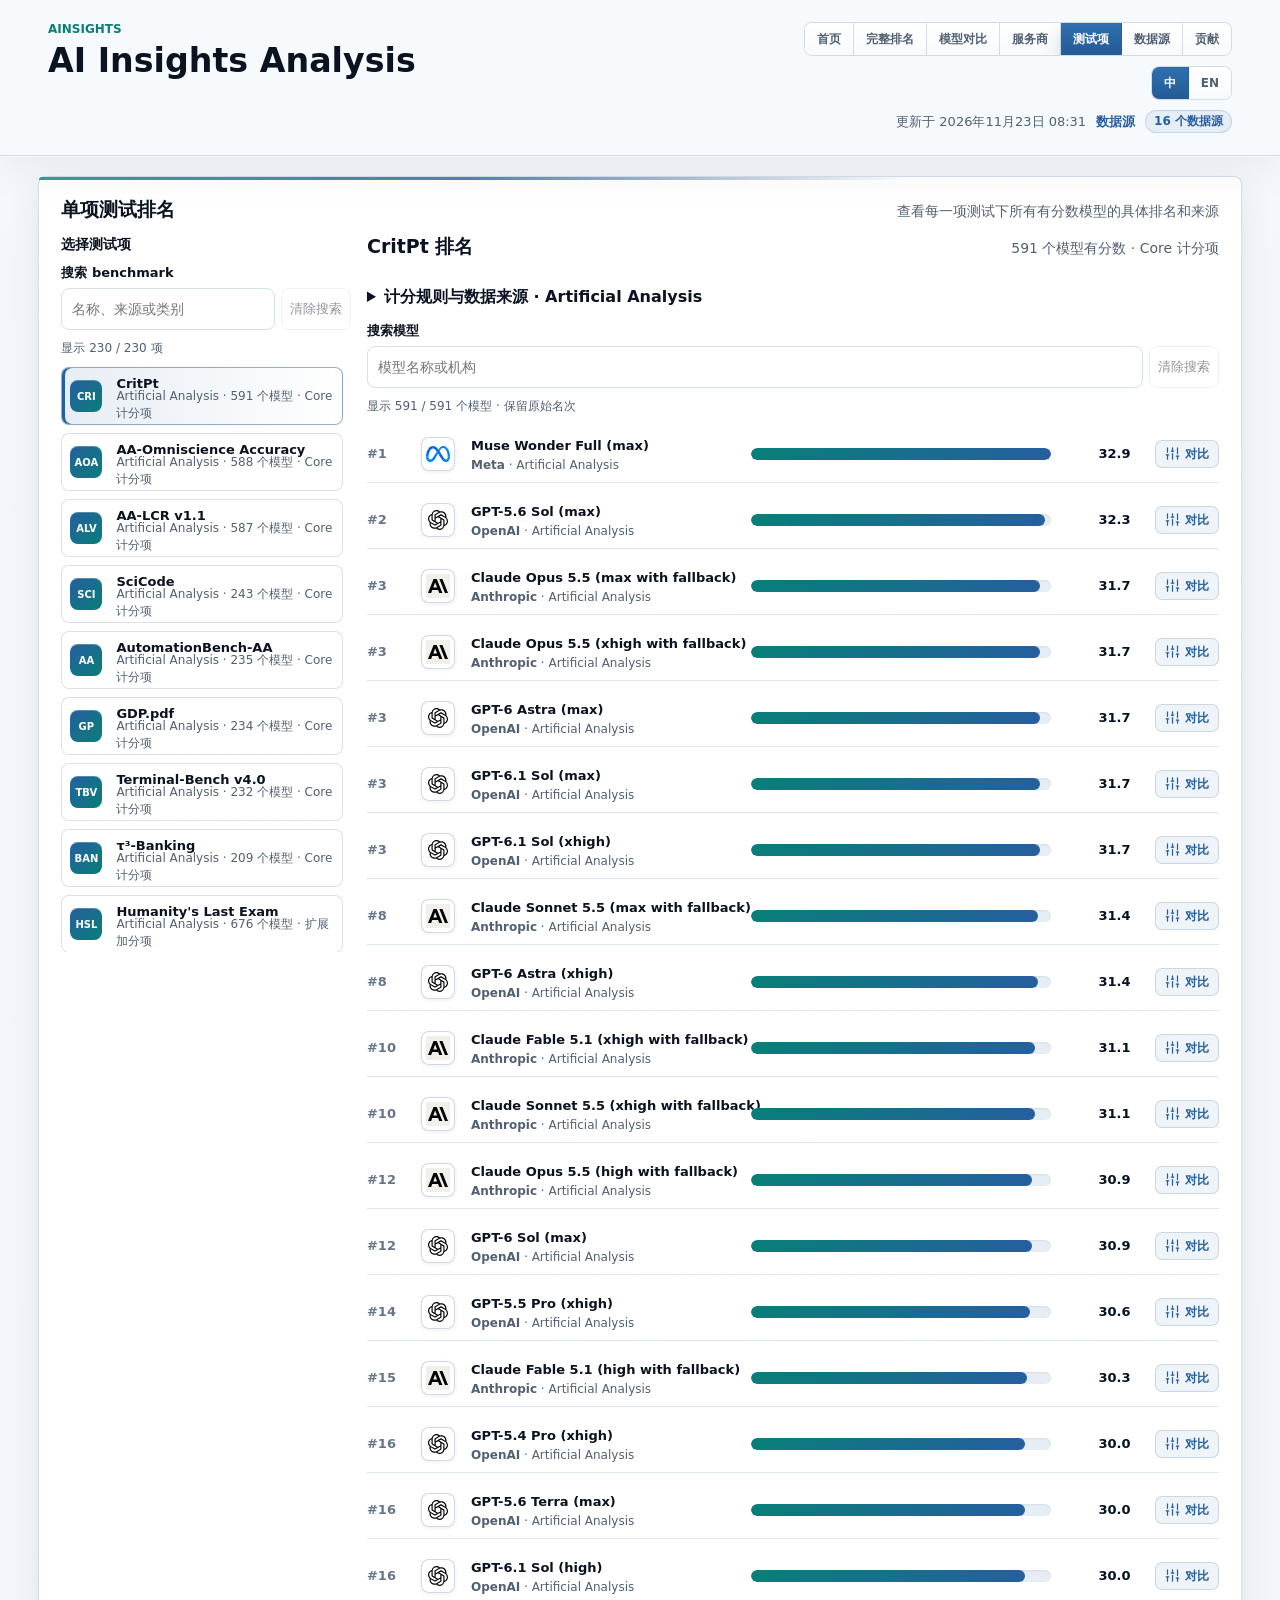
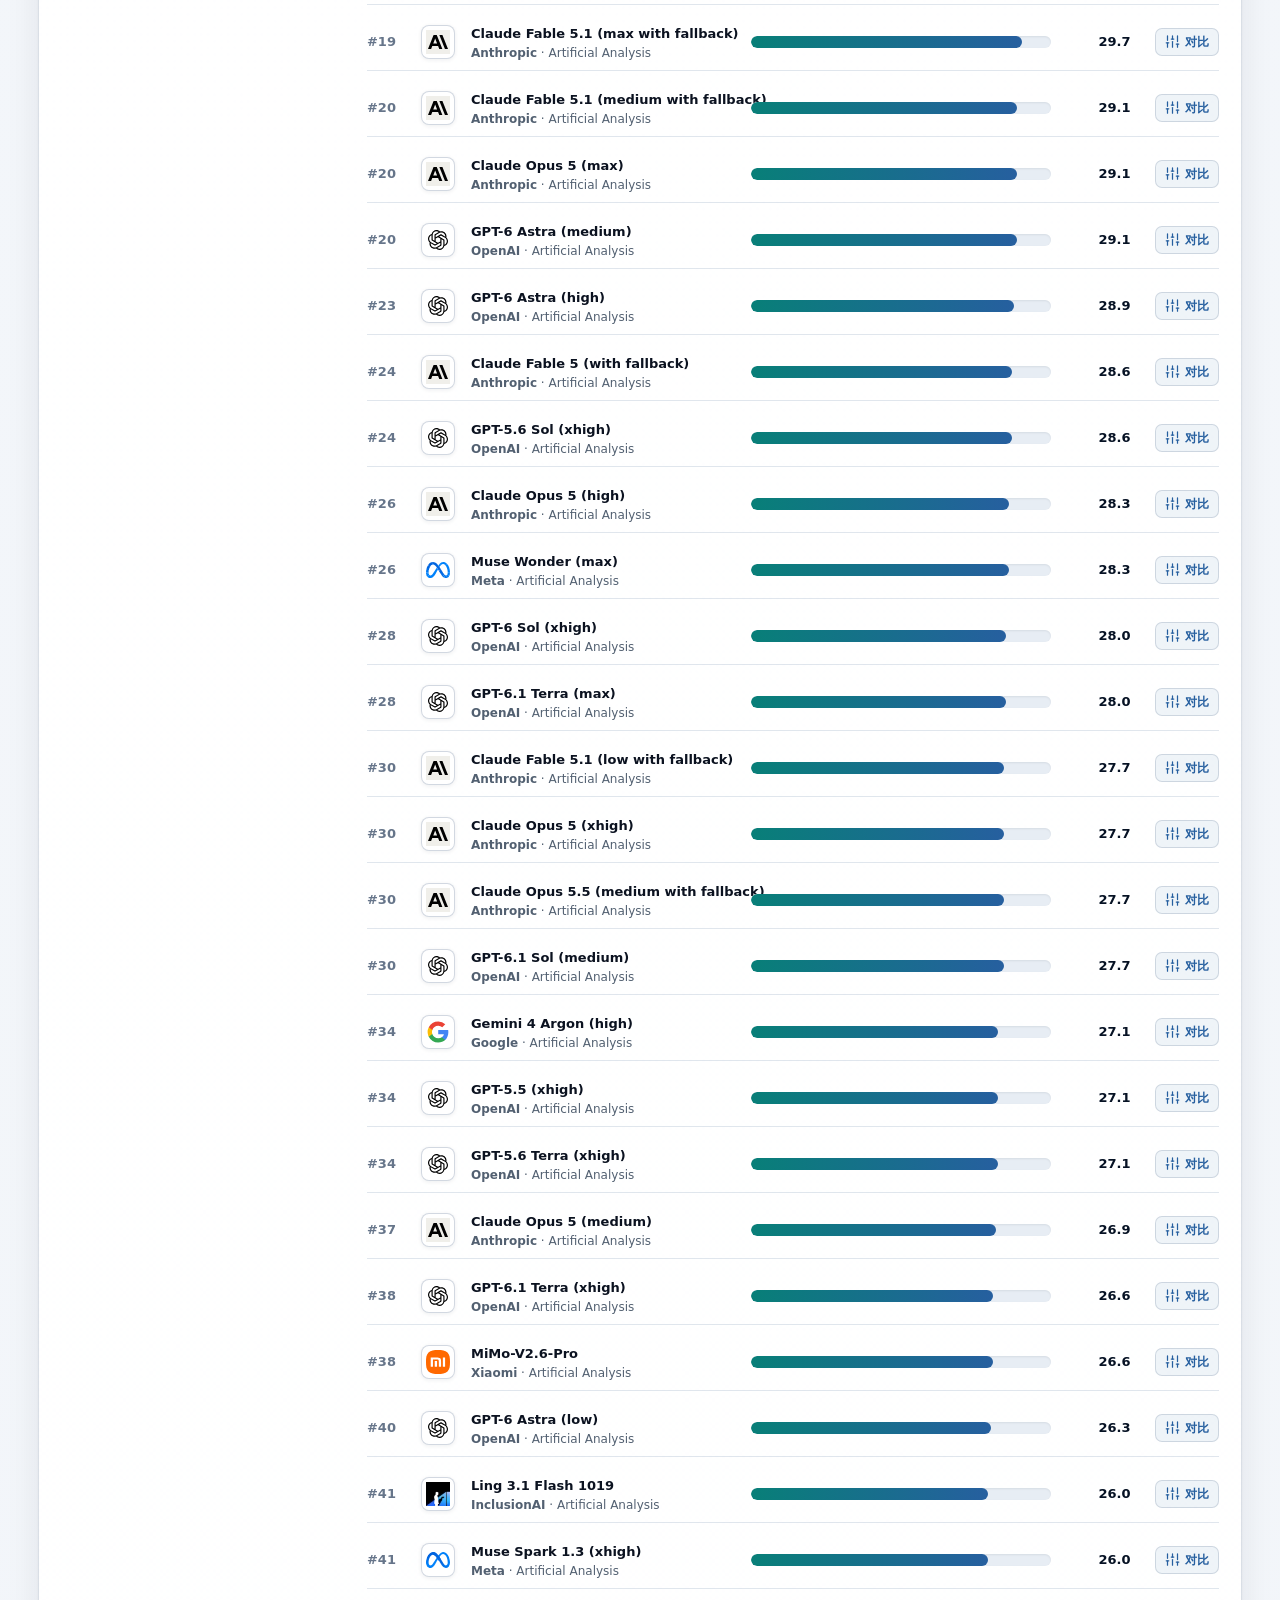
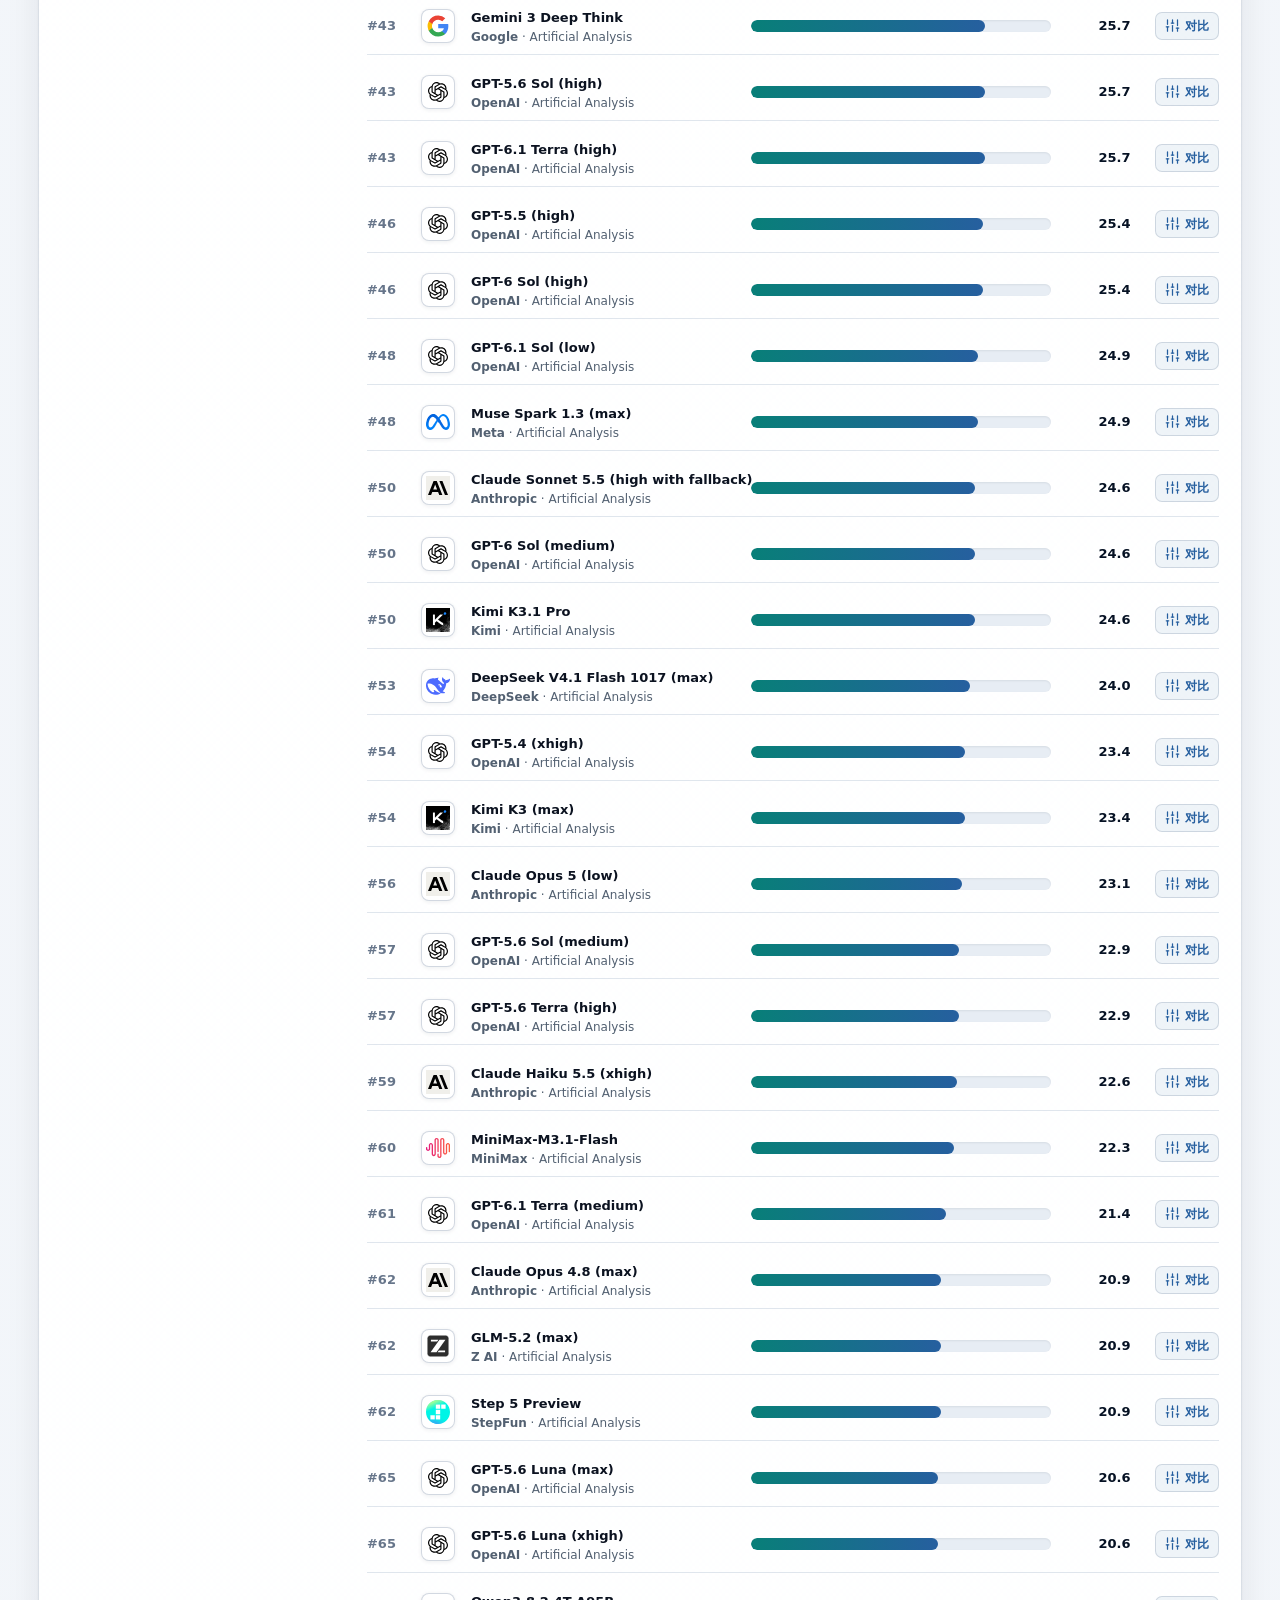
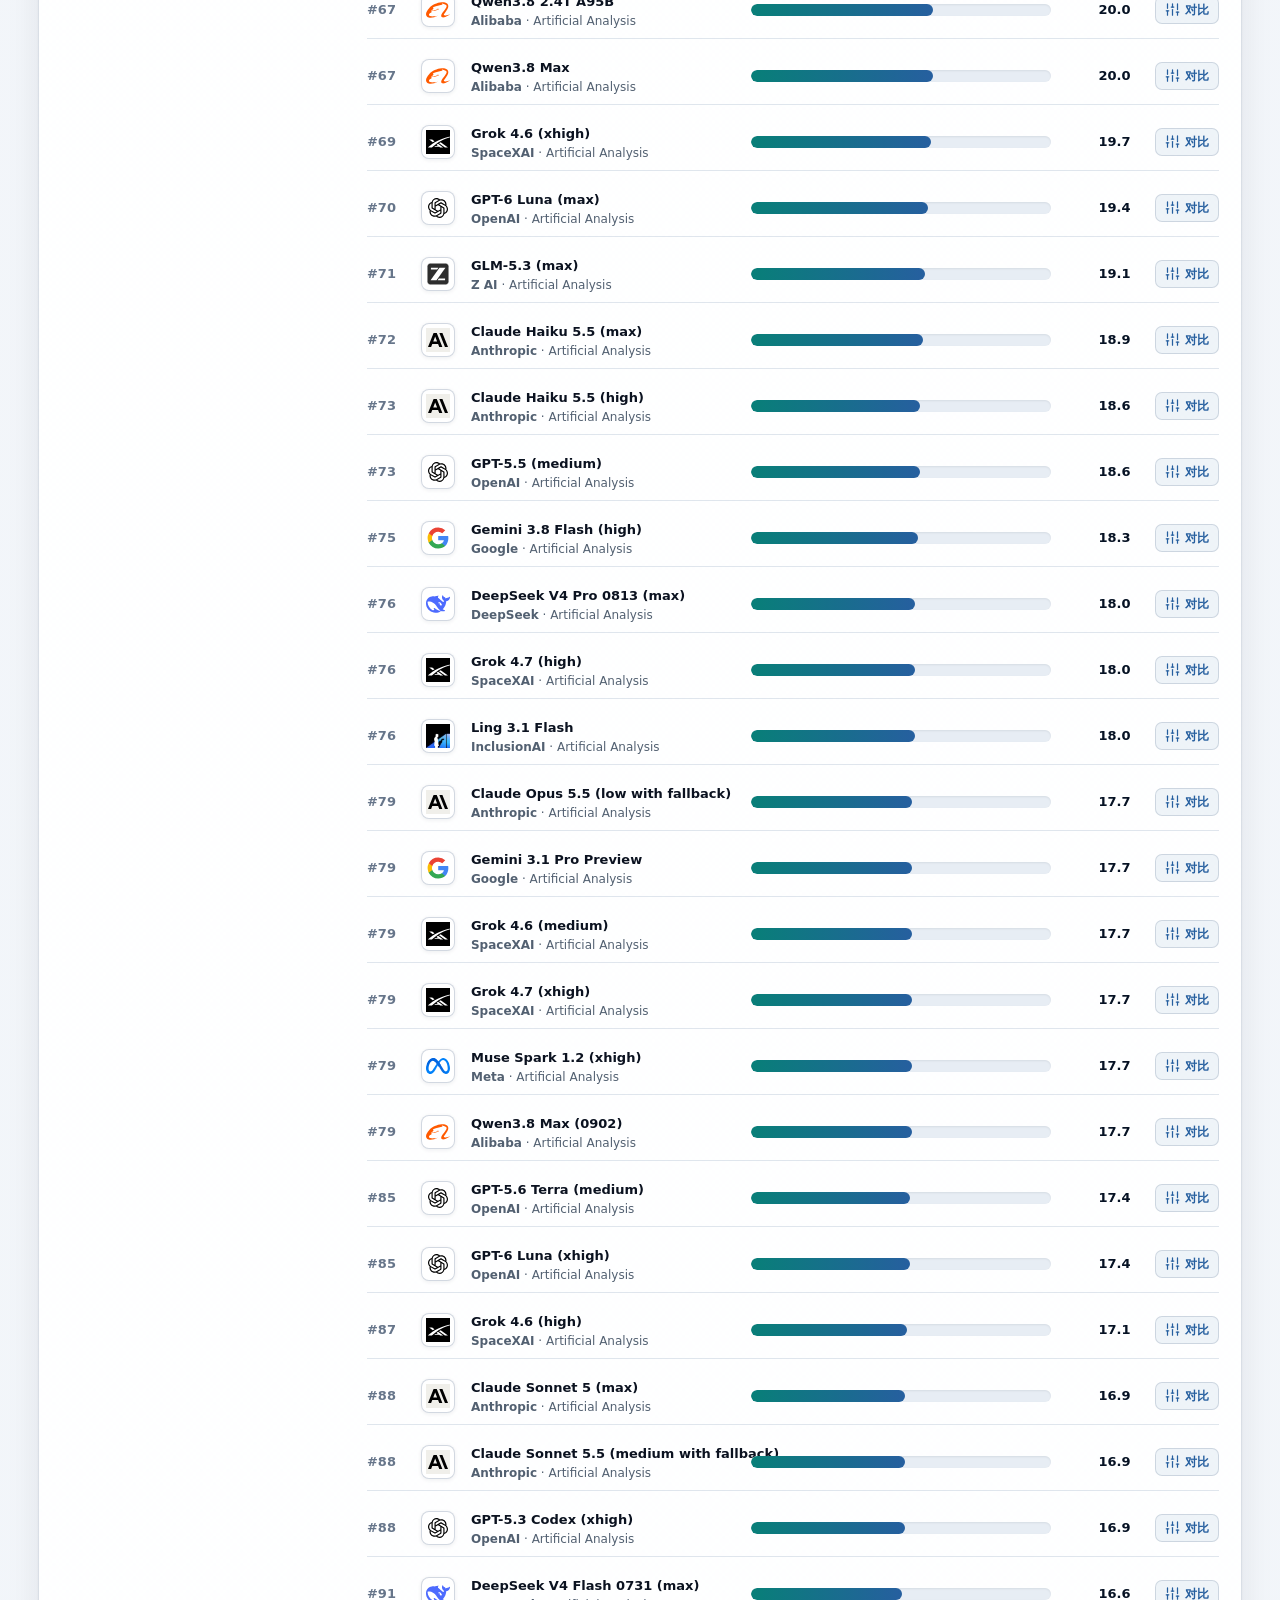
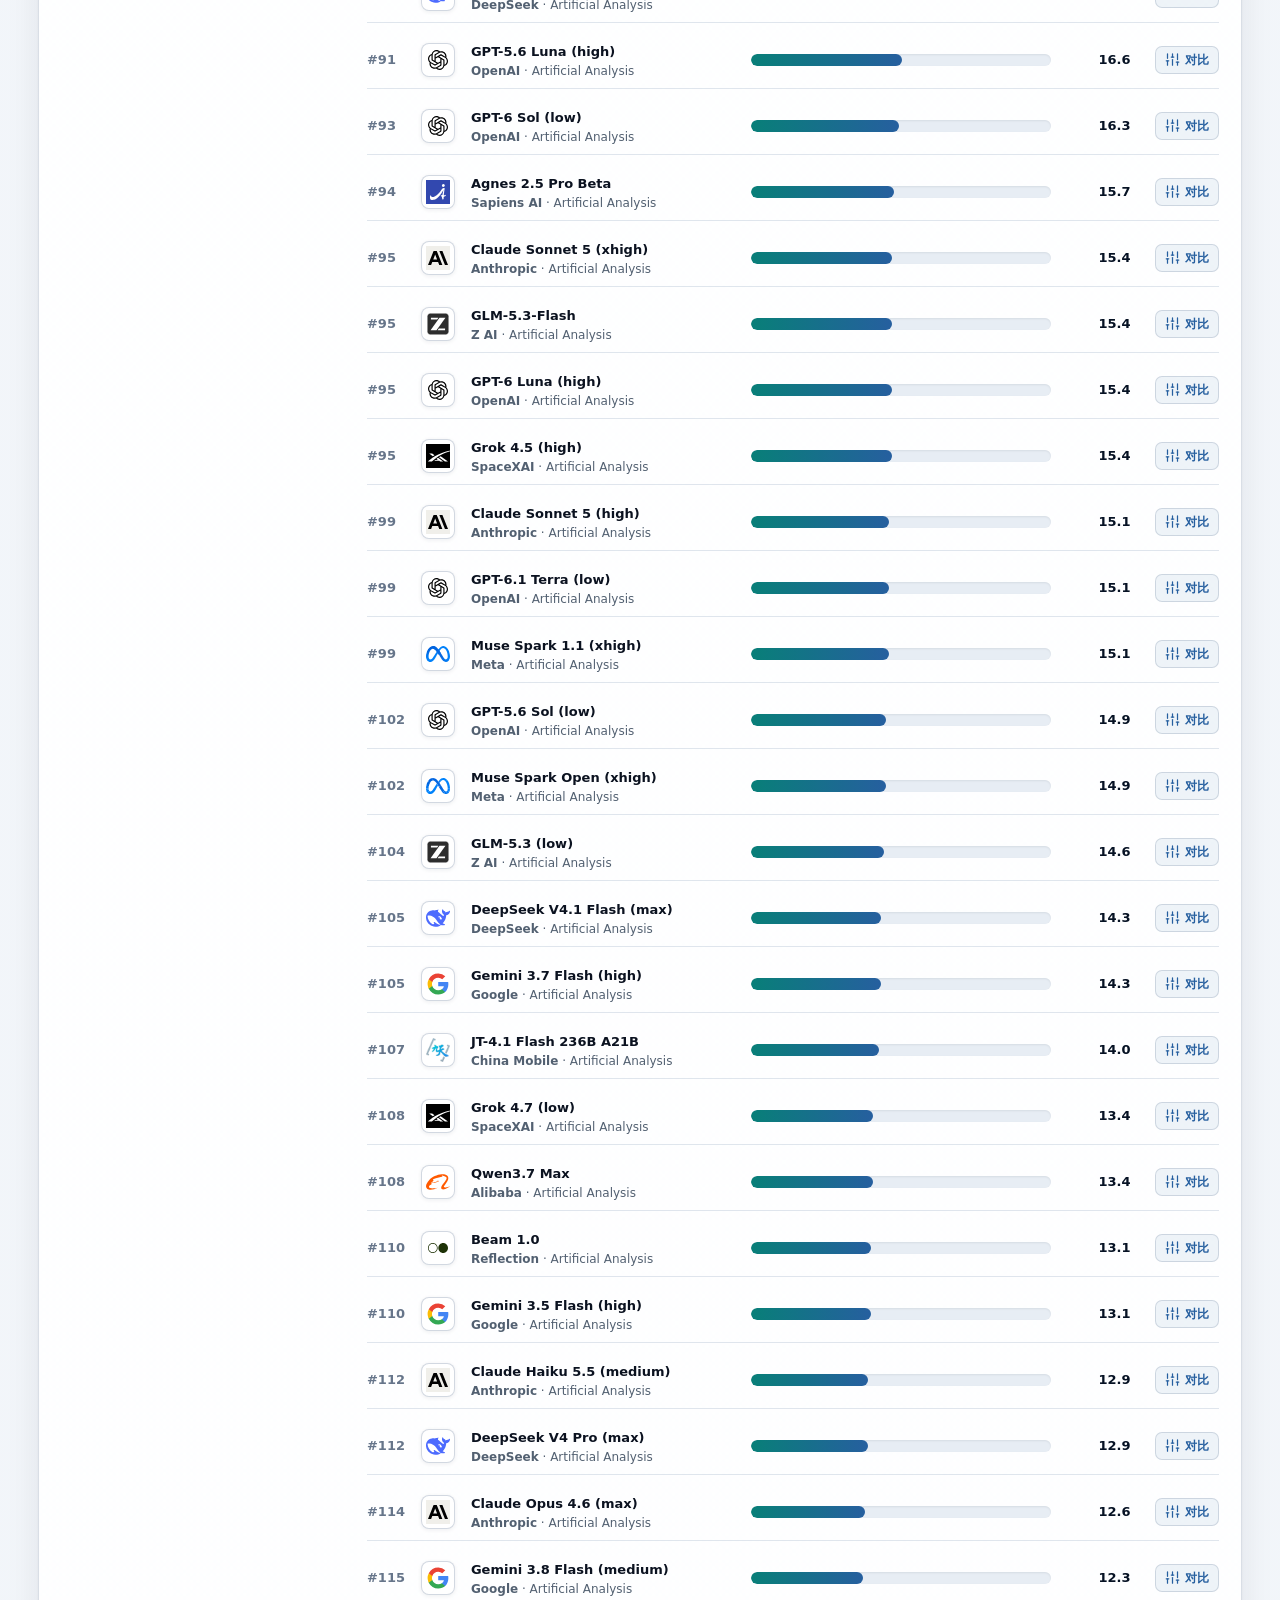
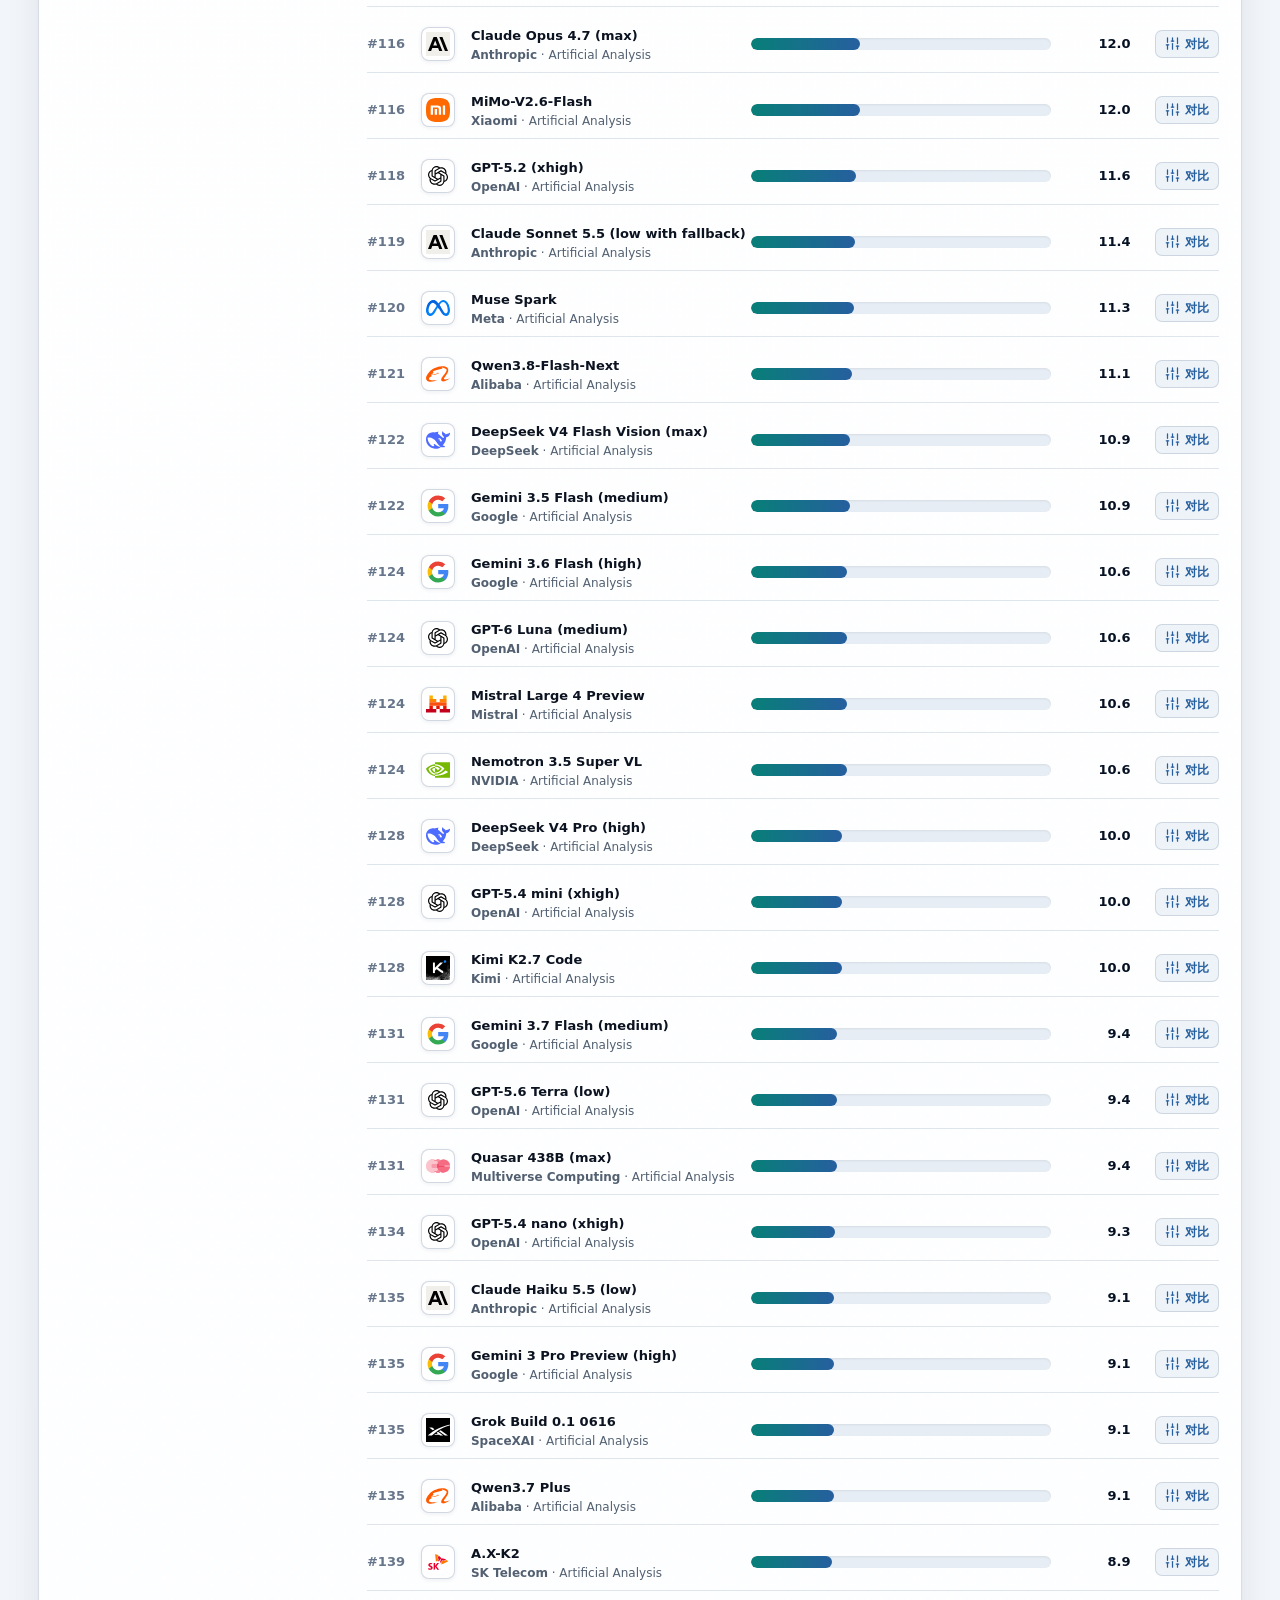
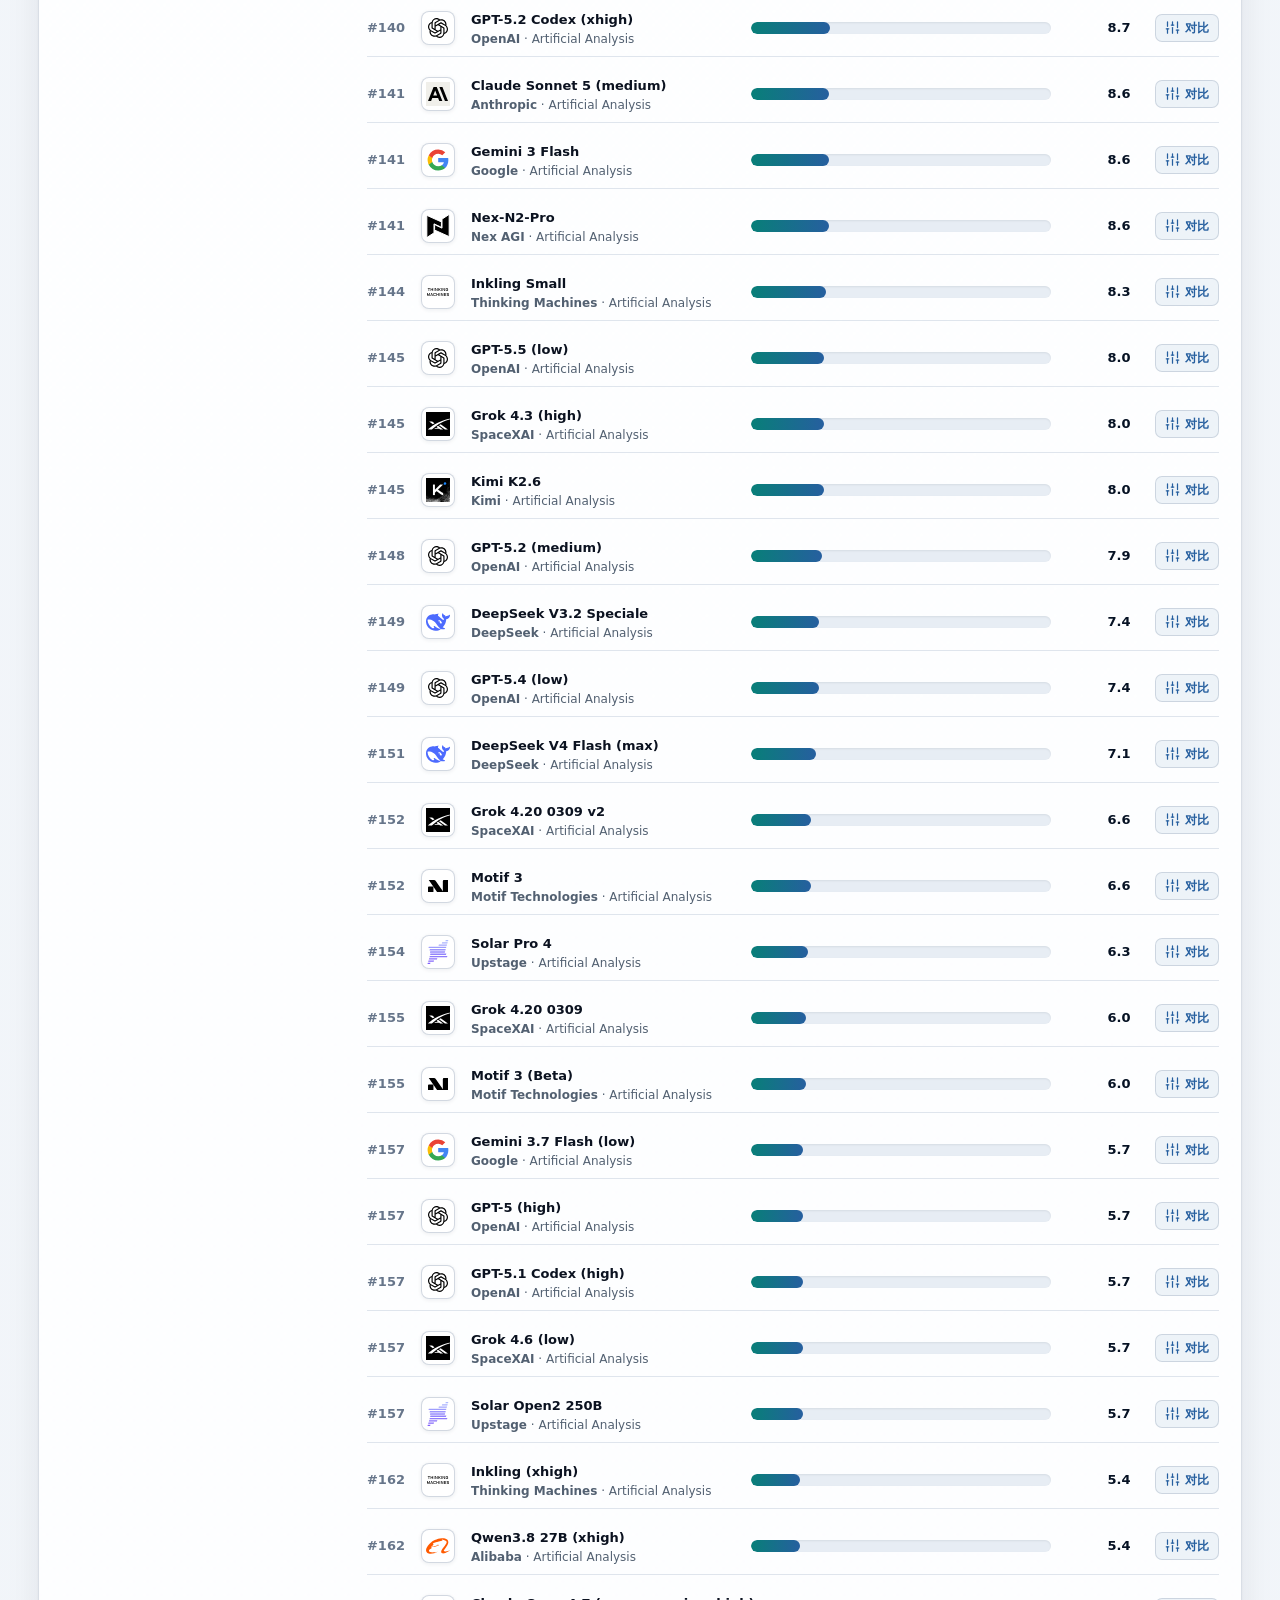
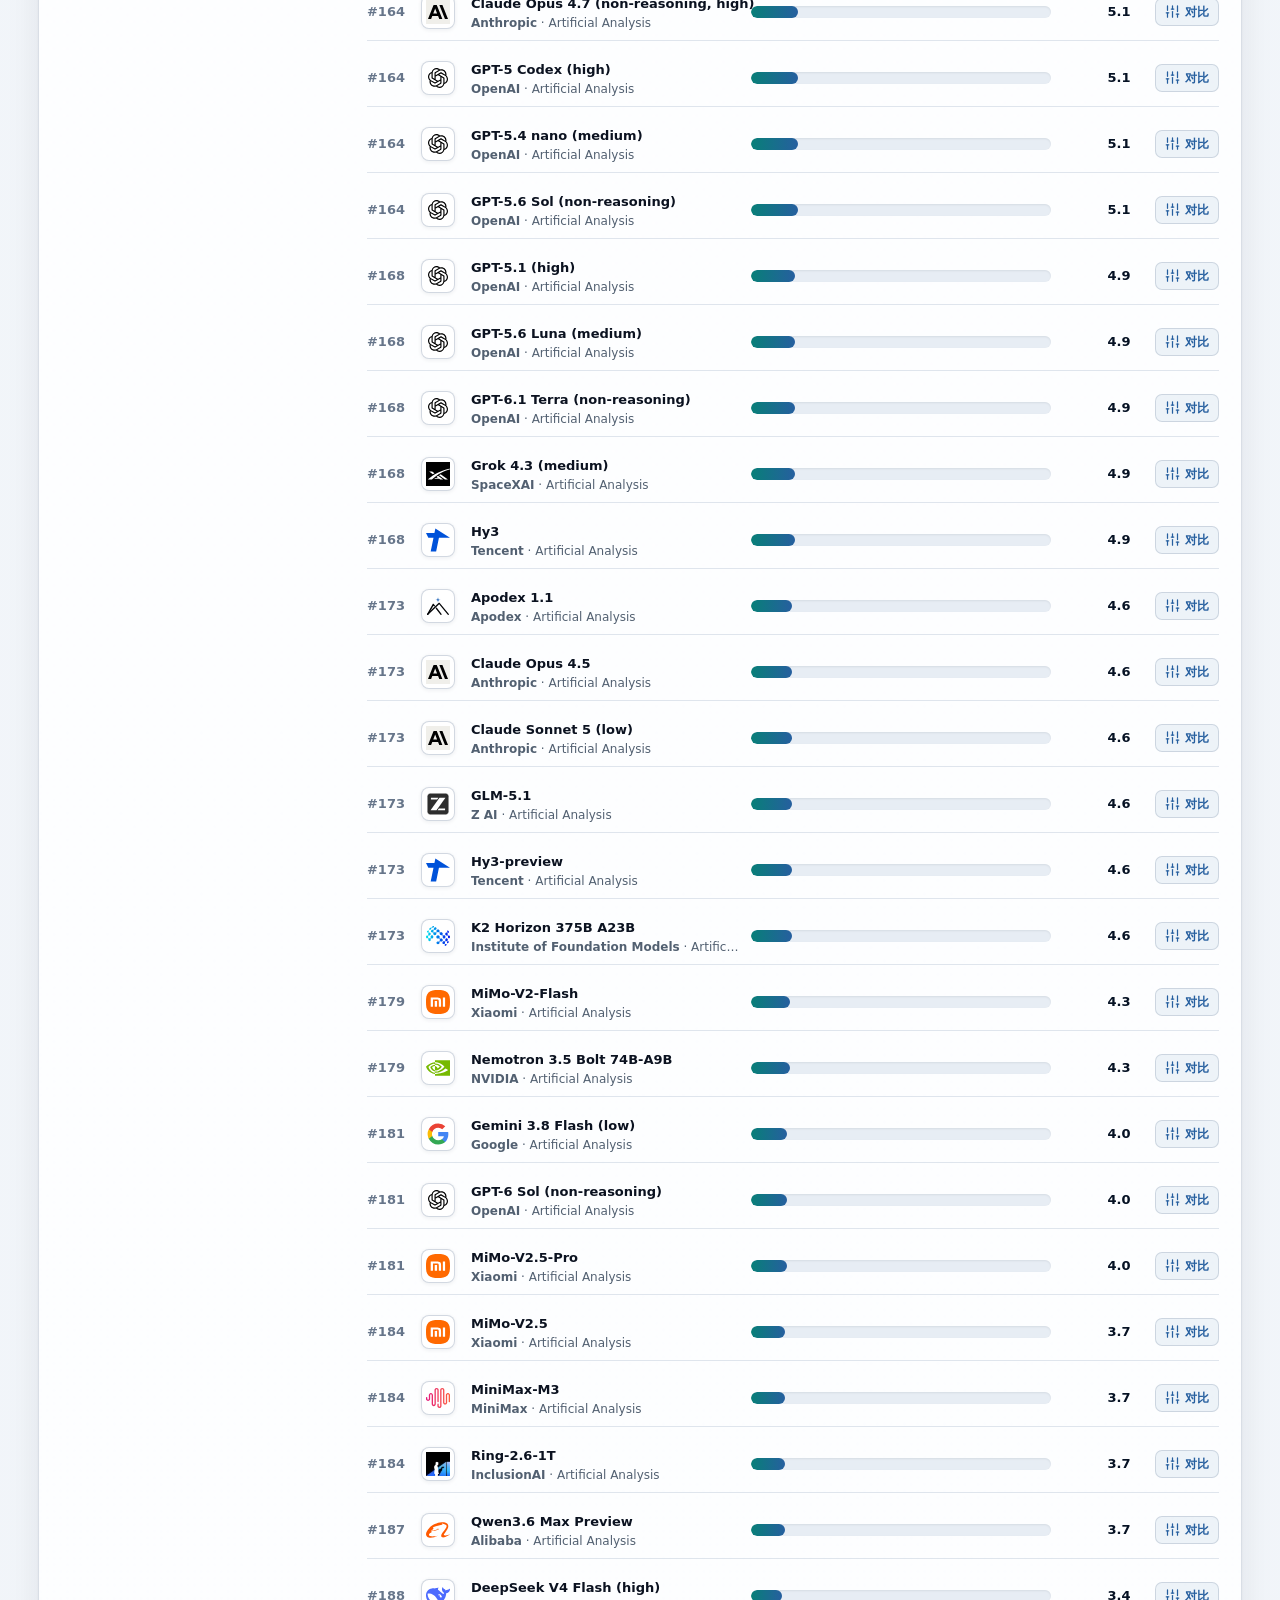
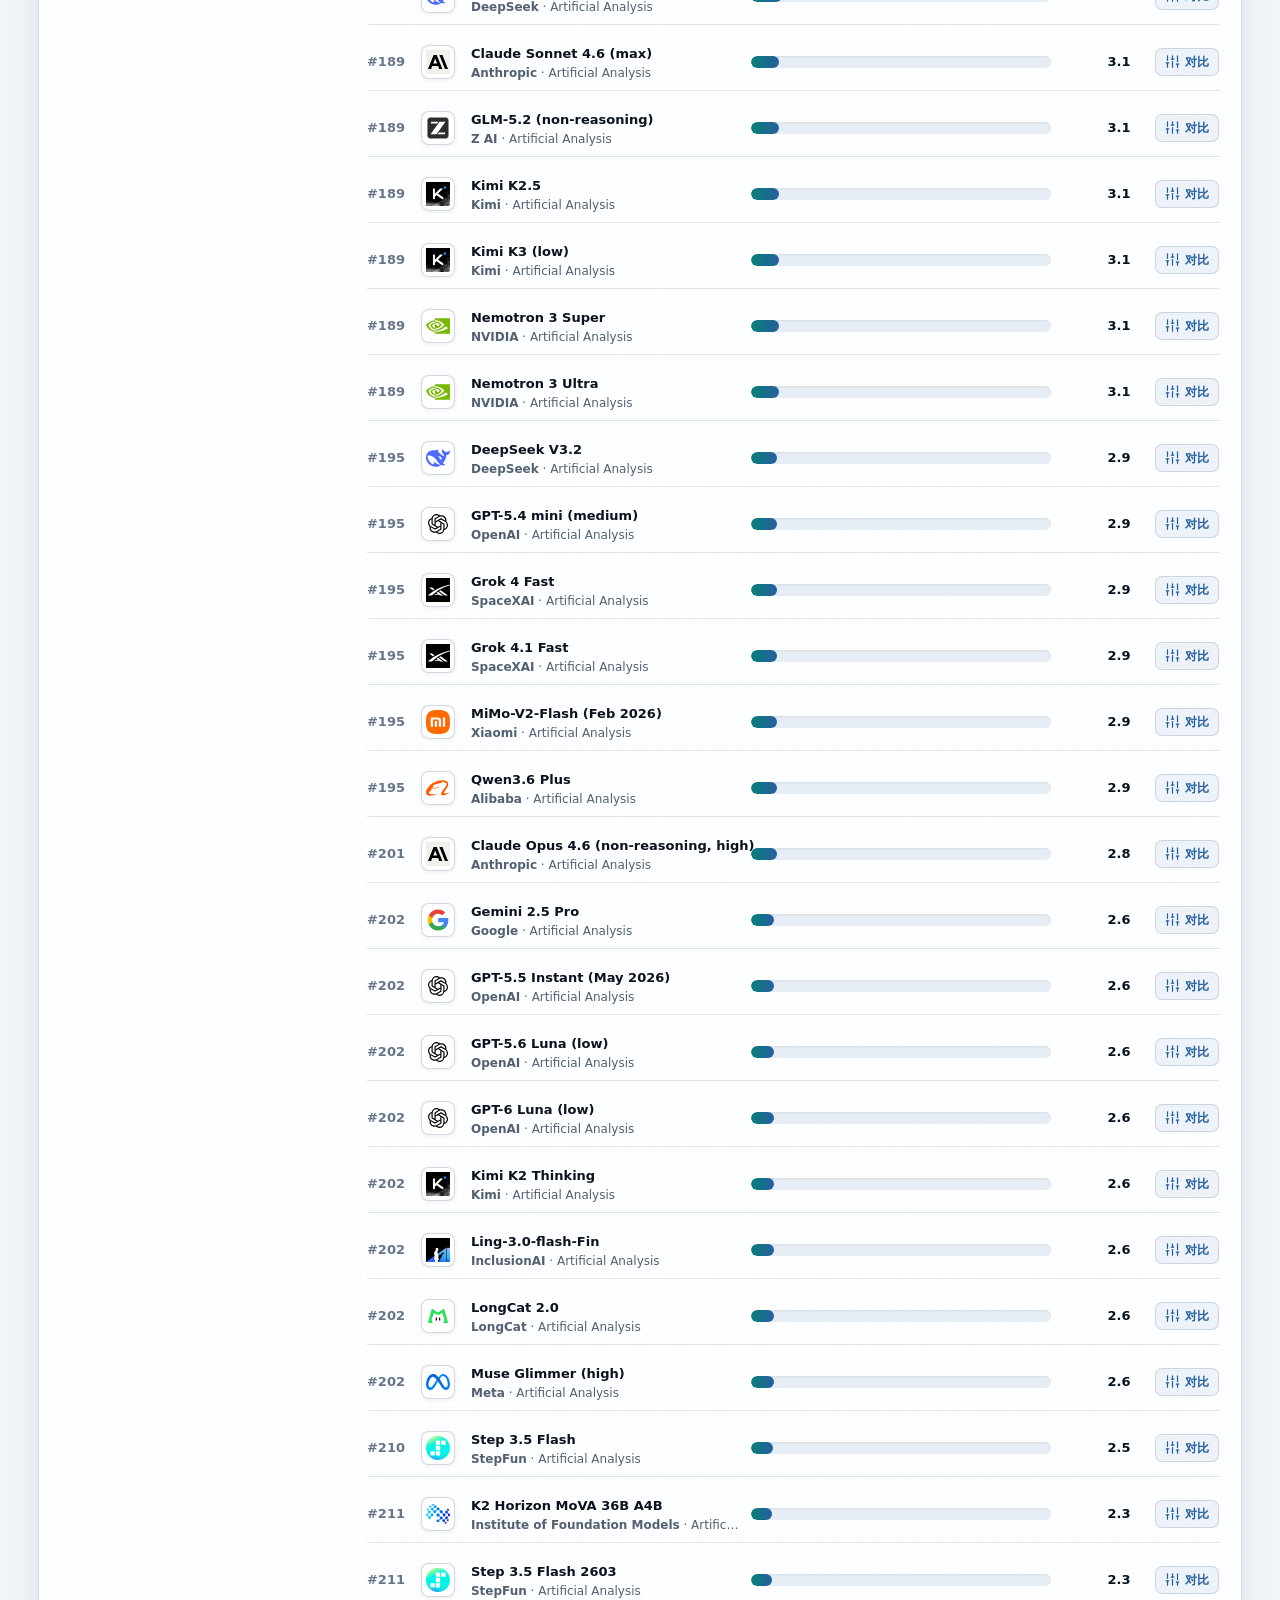
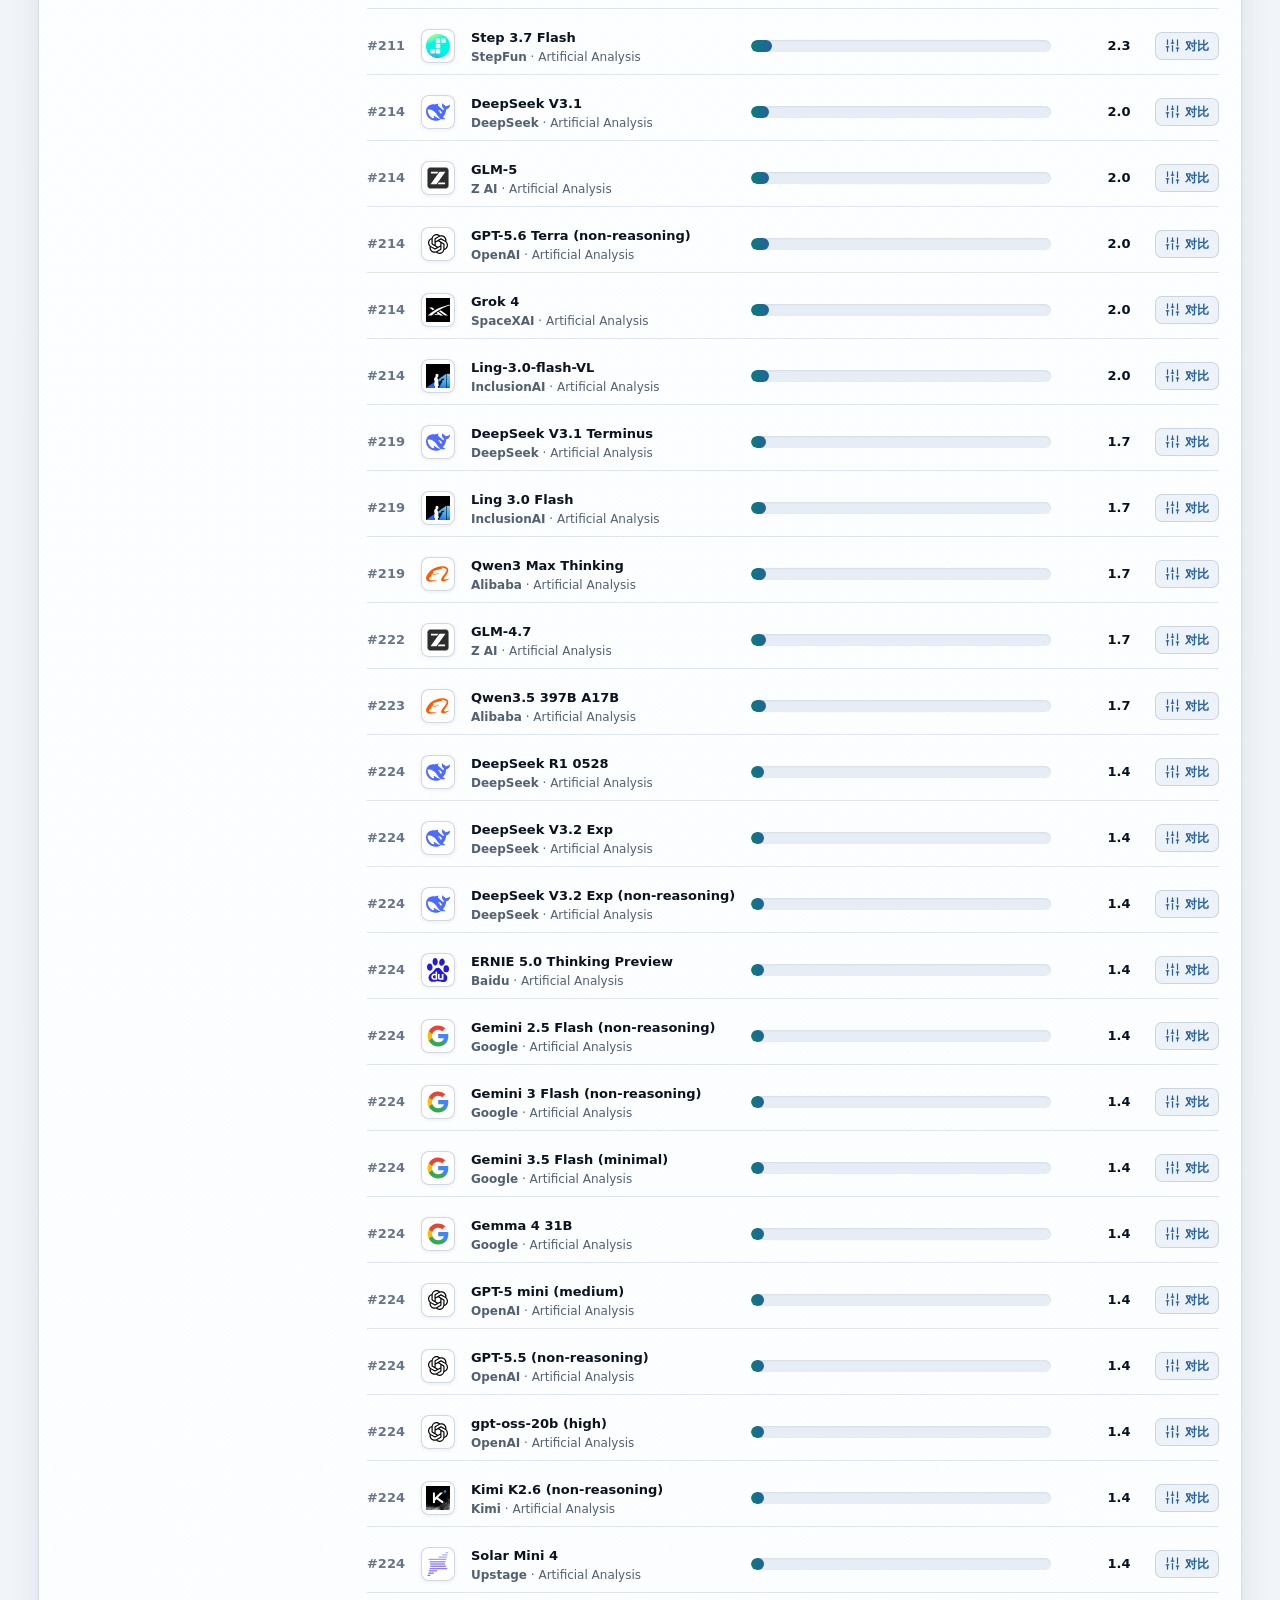
==== commit fac0b247: "Update Artificial Analysis model data" ====
--- a/docs/benchmark.html
+++ b/docs/benchmark.html
@@ -186,7 +186,7 @@
       </label>
     </template>
 
-    <script src="./data/models.js?v=4afdcf09f71f"></script>
+    <script src="./data/models.js?v=8abd59d1da7c"></script>
     <script src="./app-utils.js?v=20260812-pricing3"></script>
     <script src="./app.js?v=20260922-aa-fields"></script>
   </body>
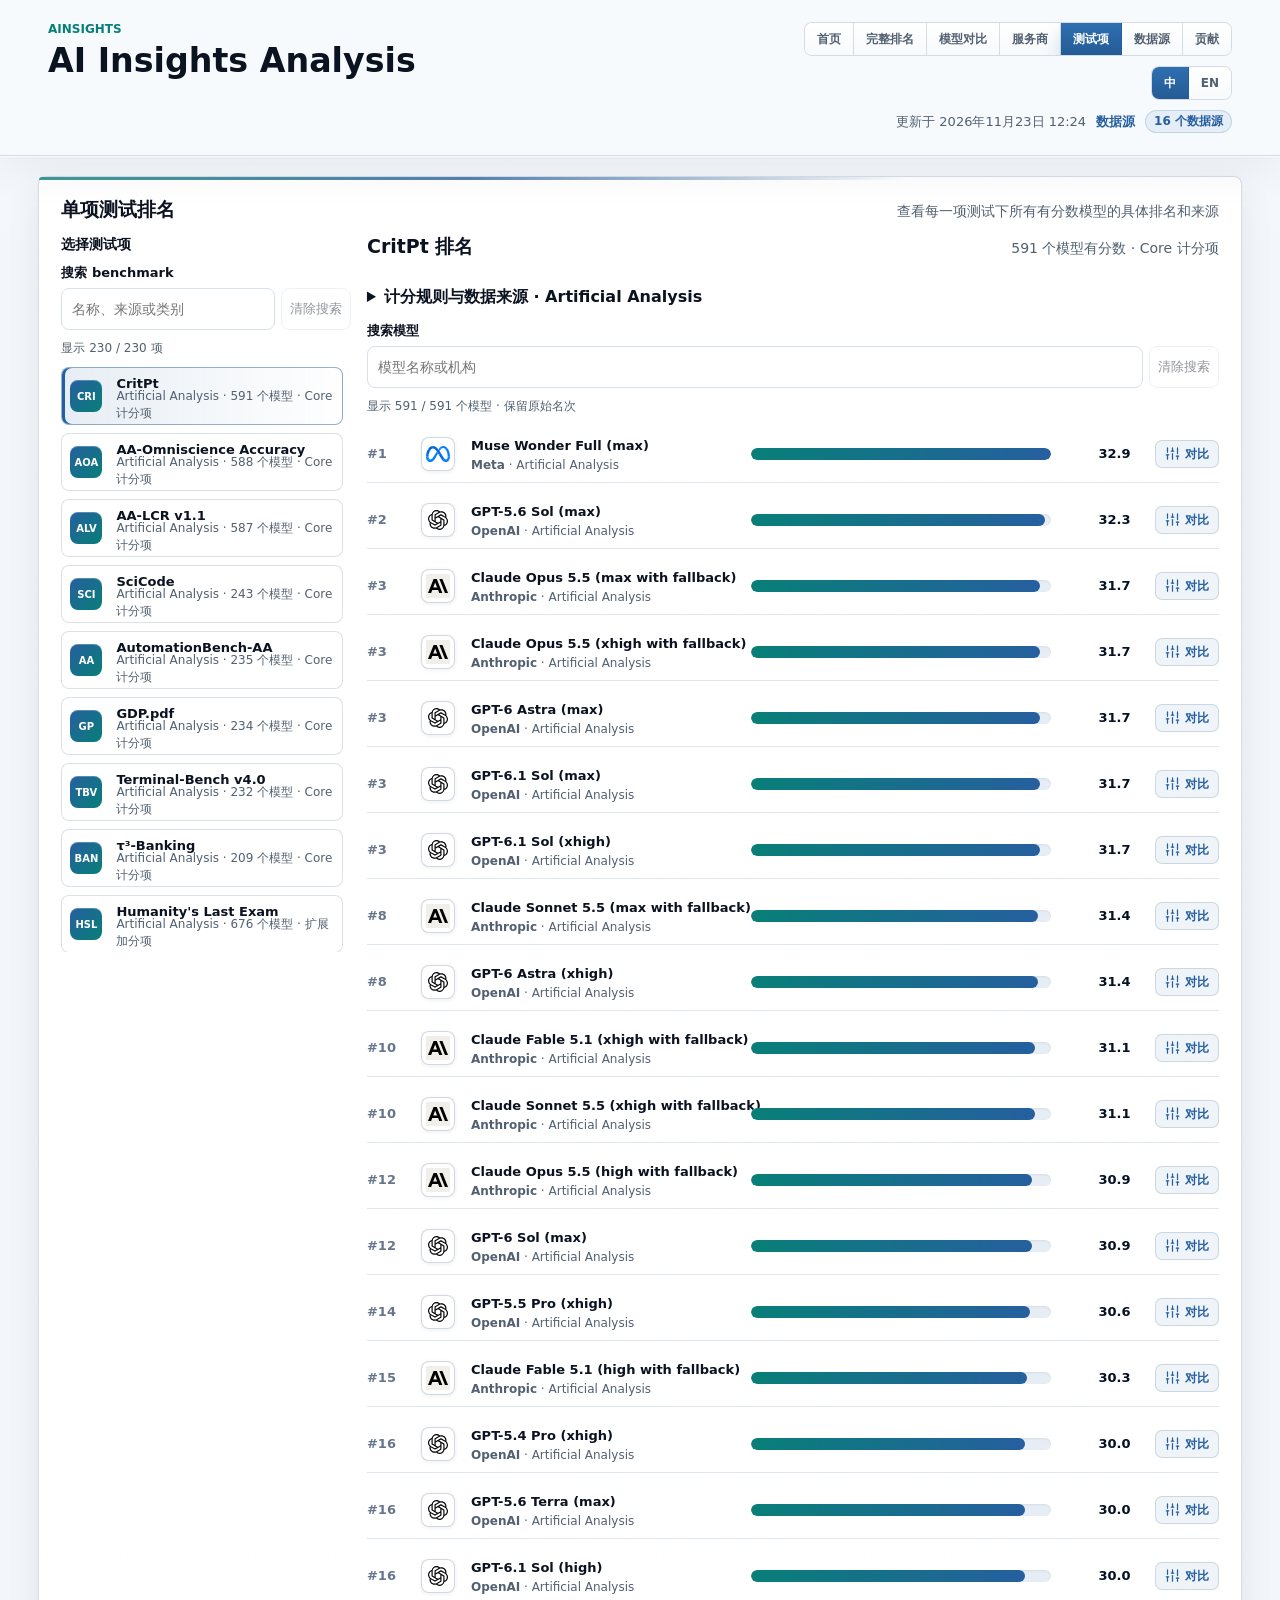
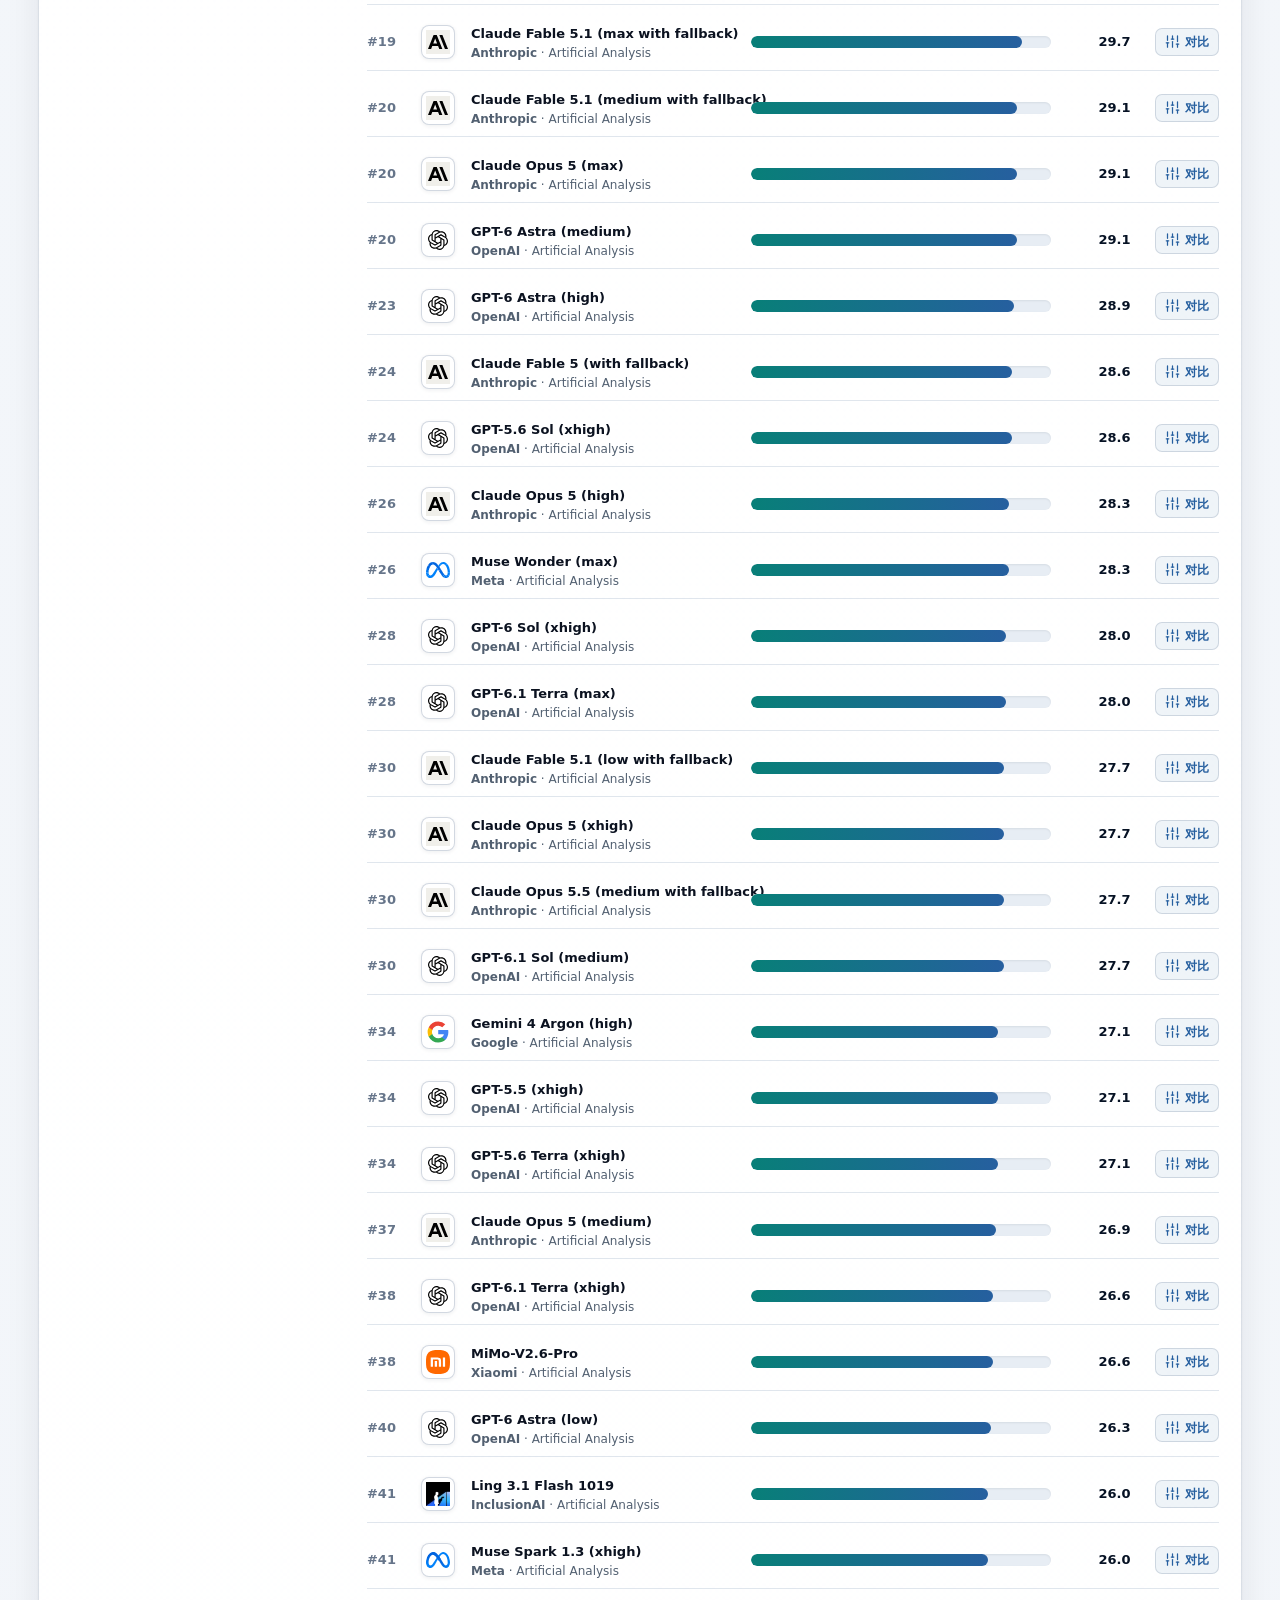
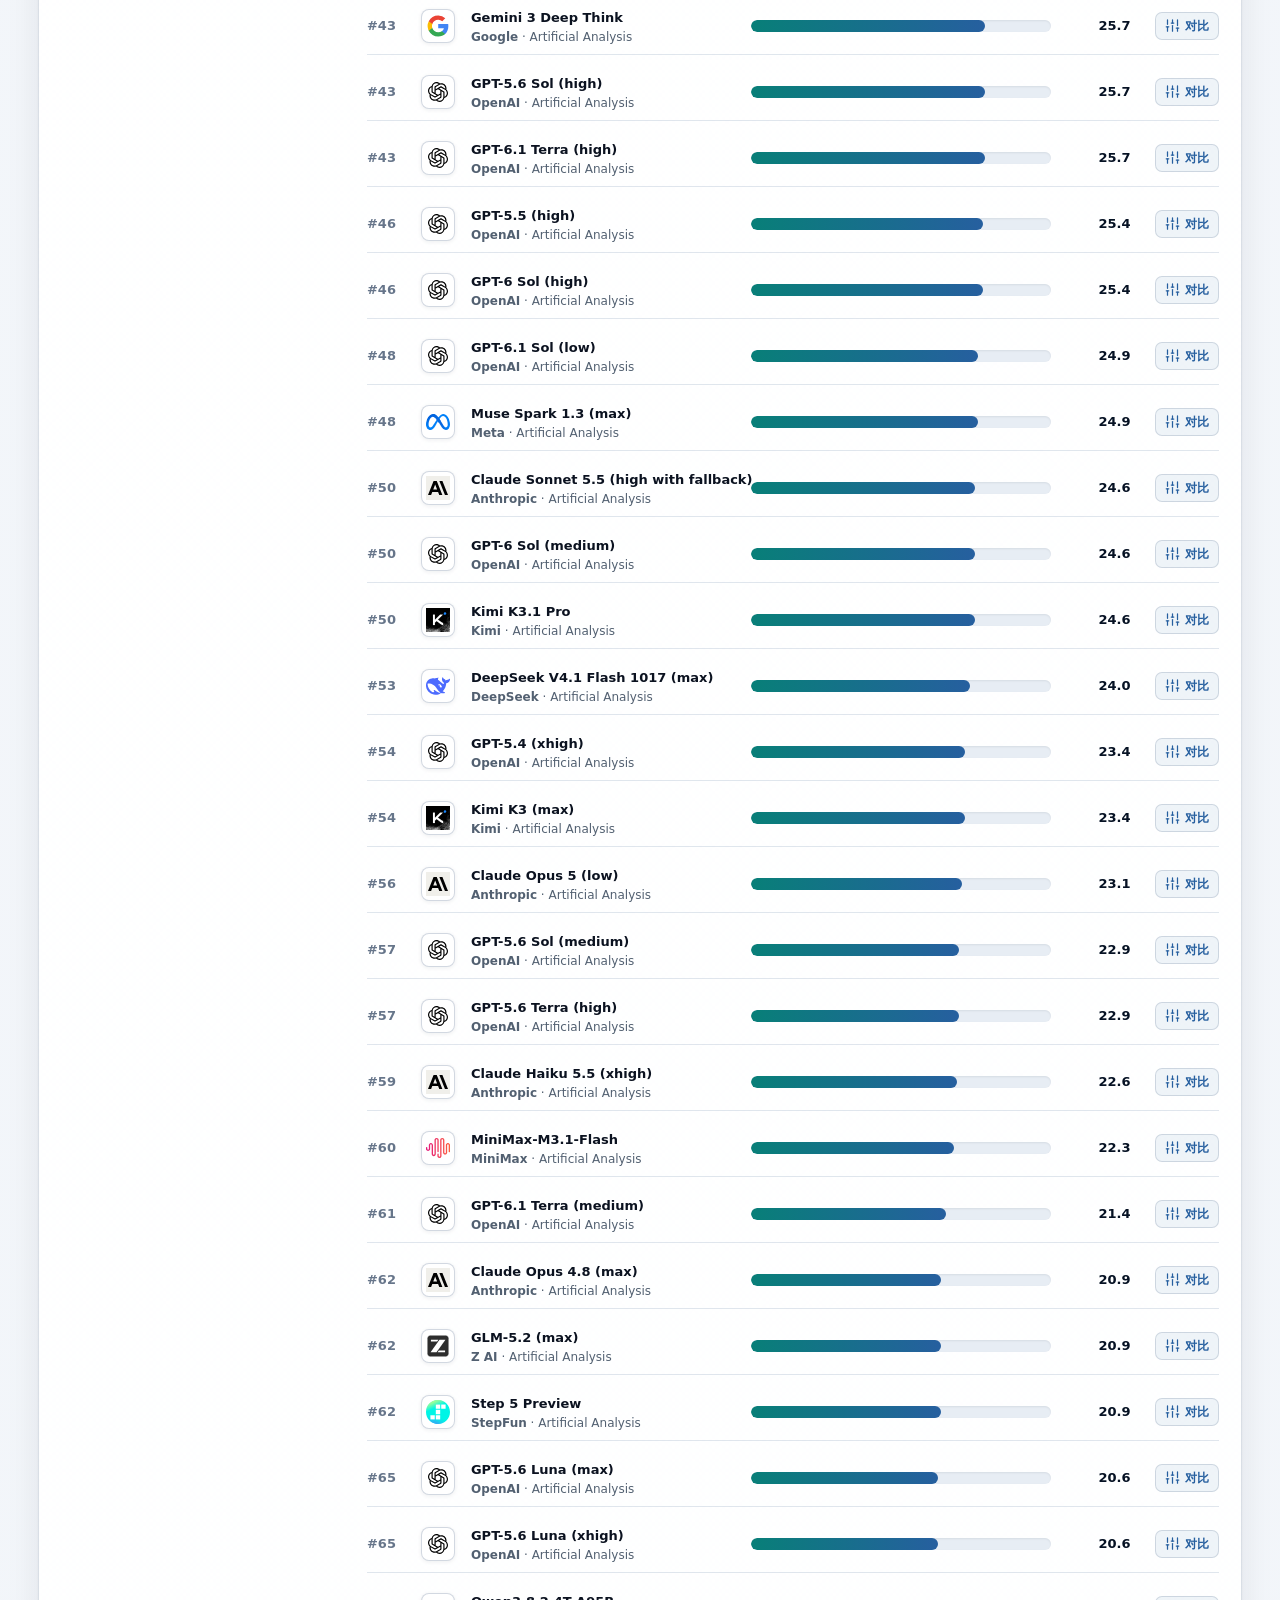
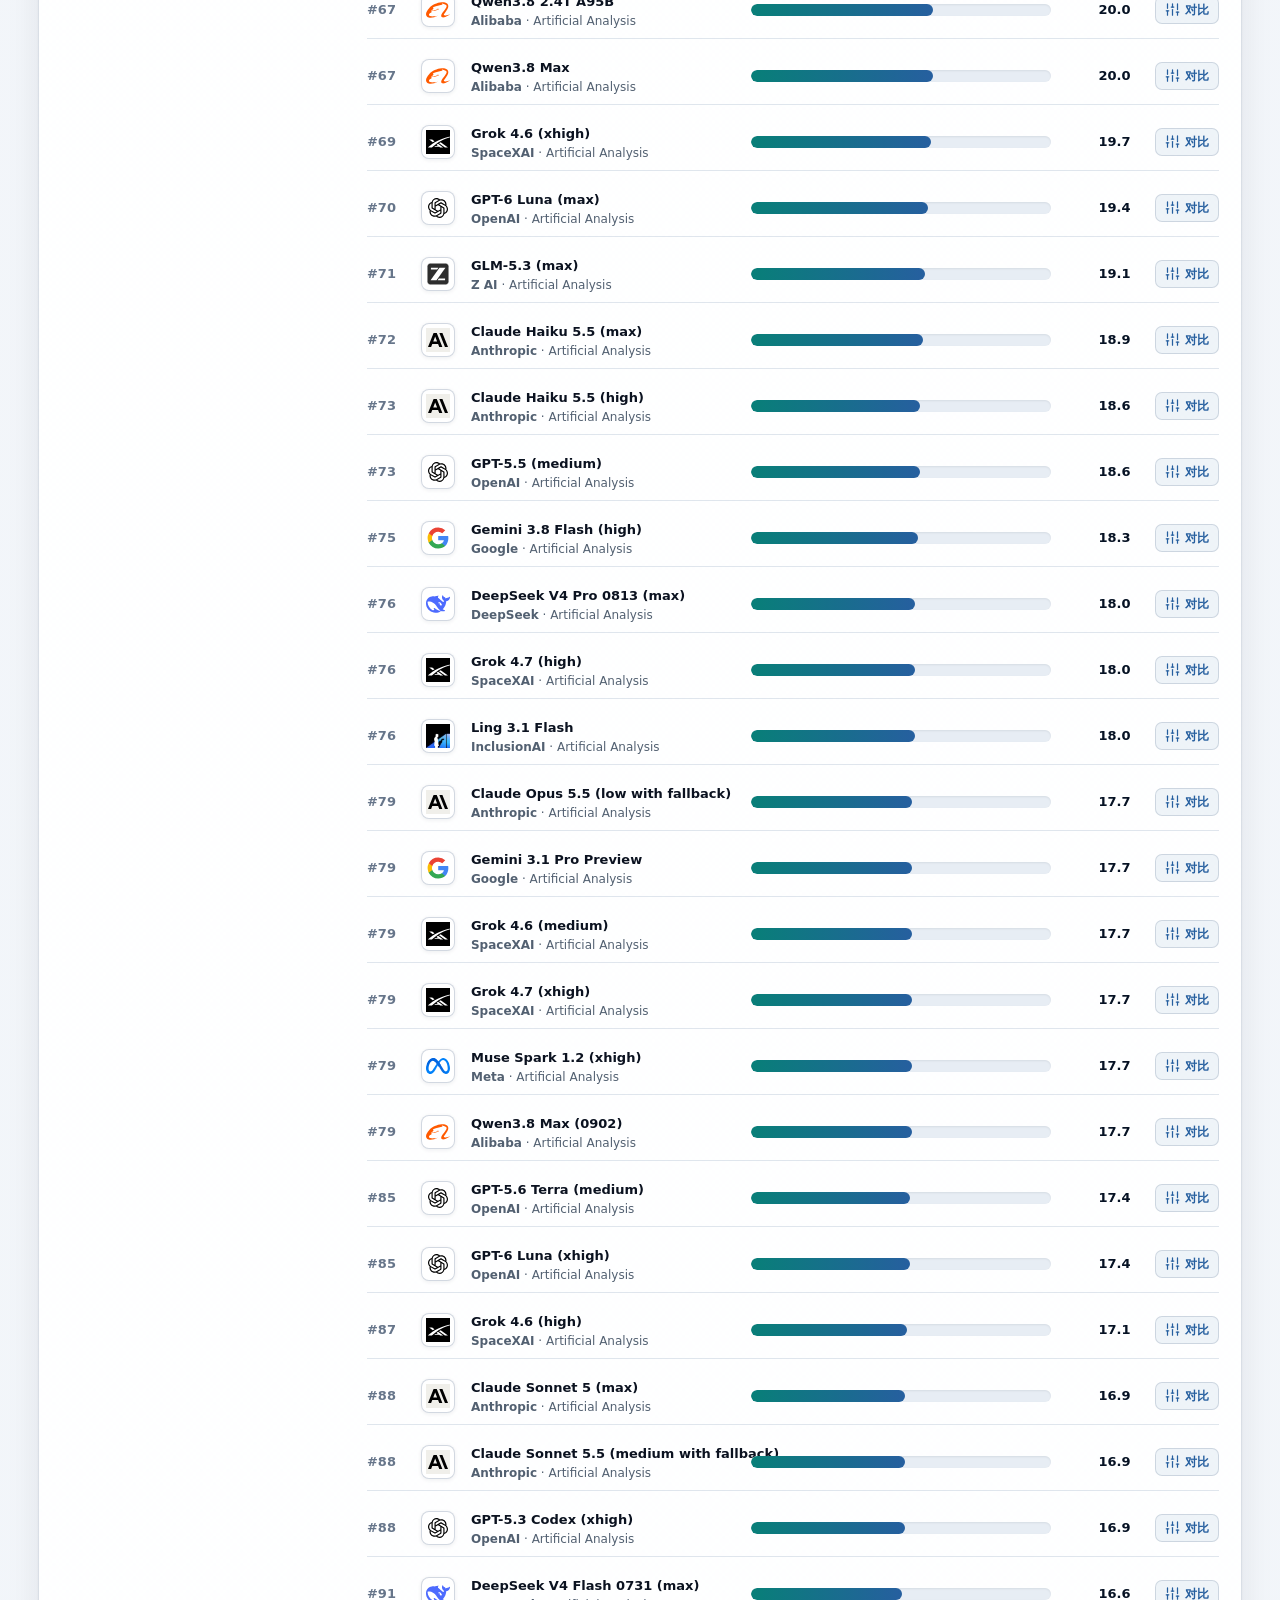
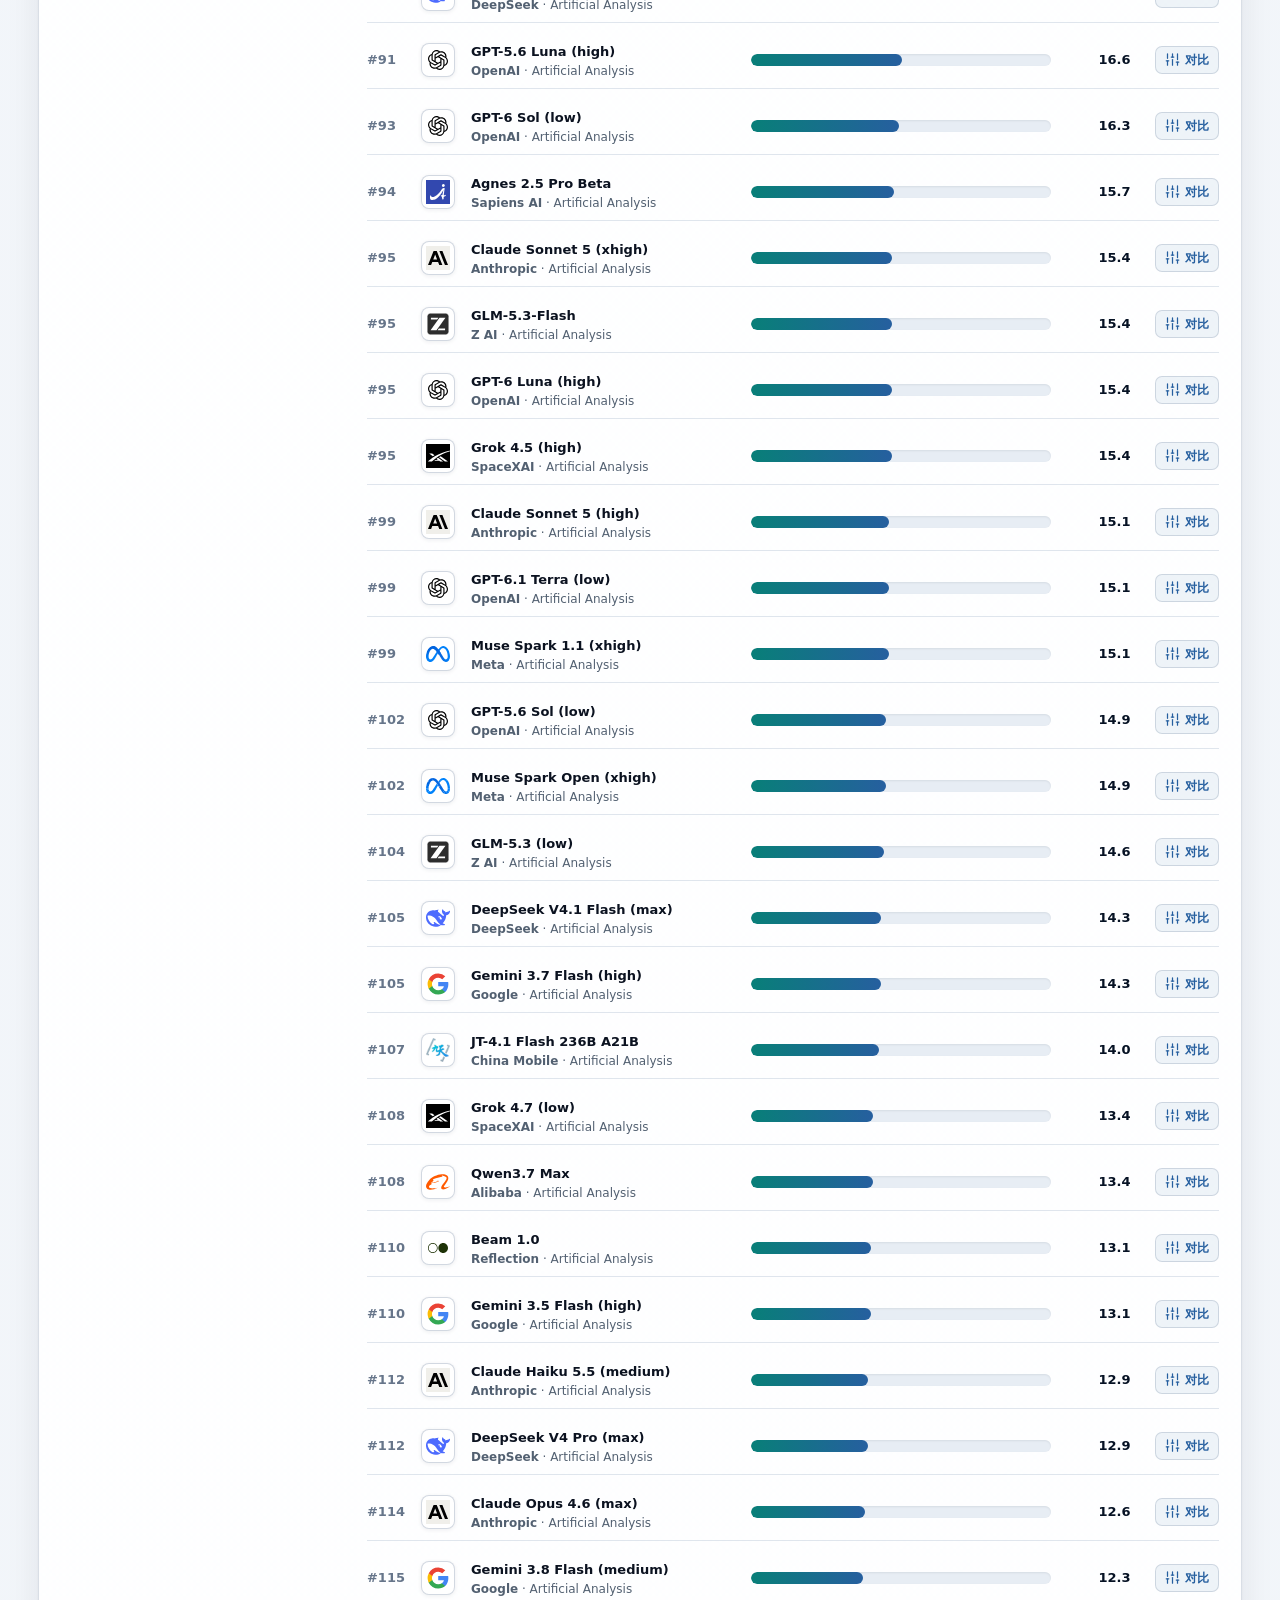
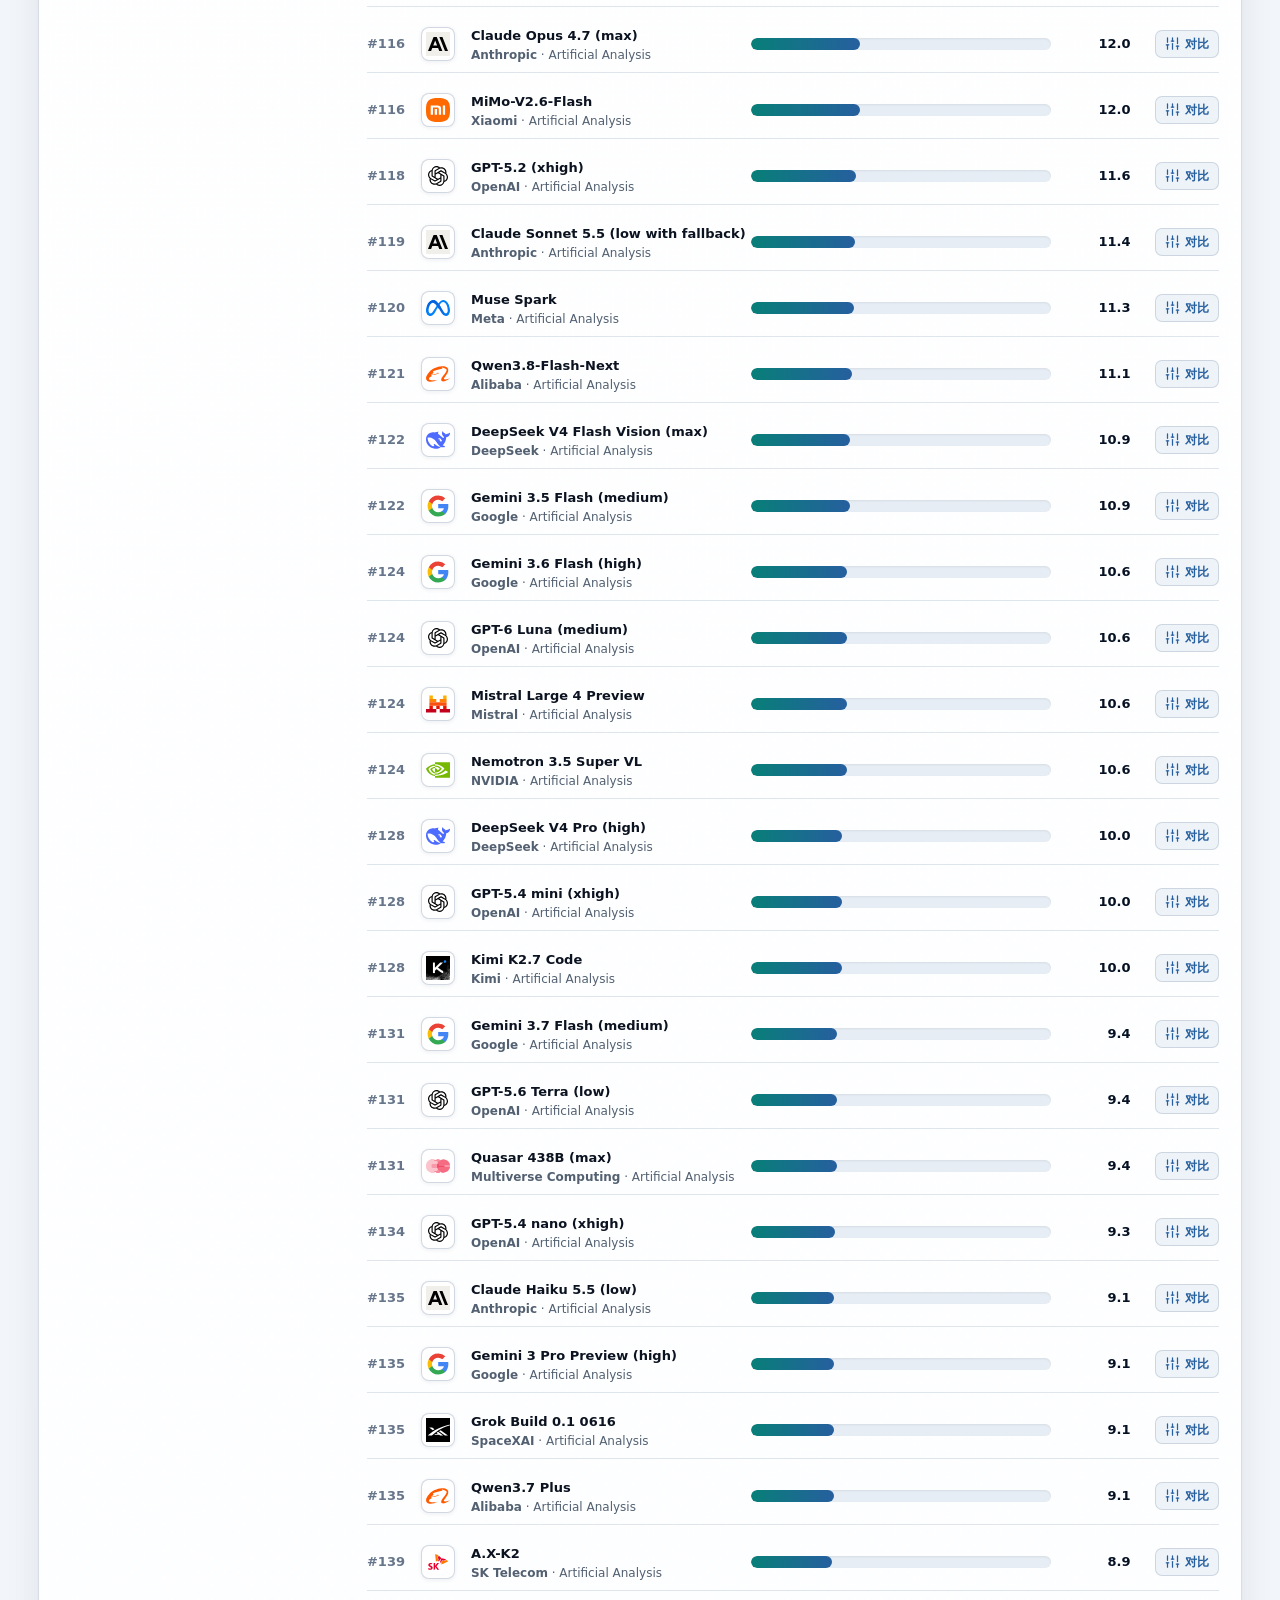
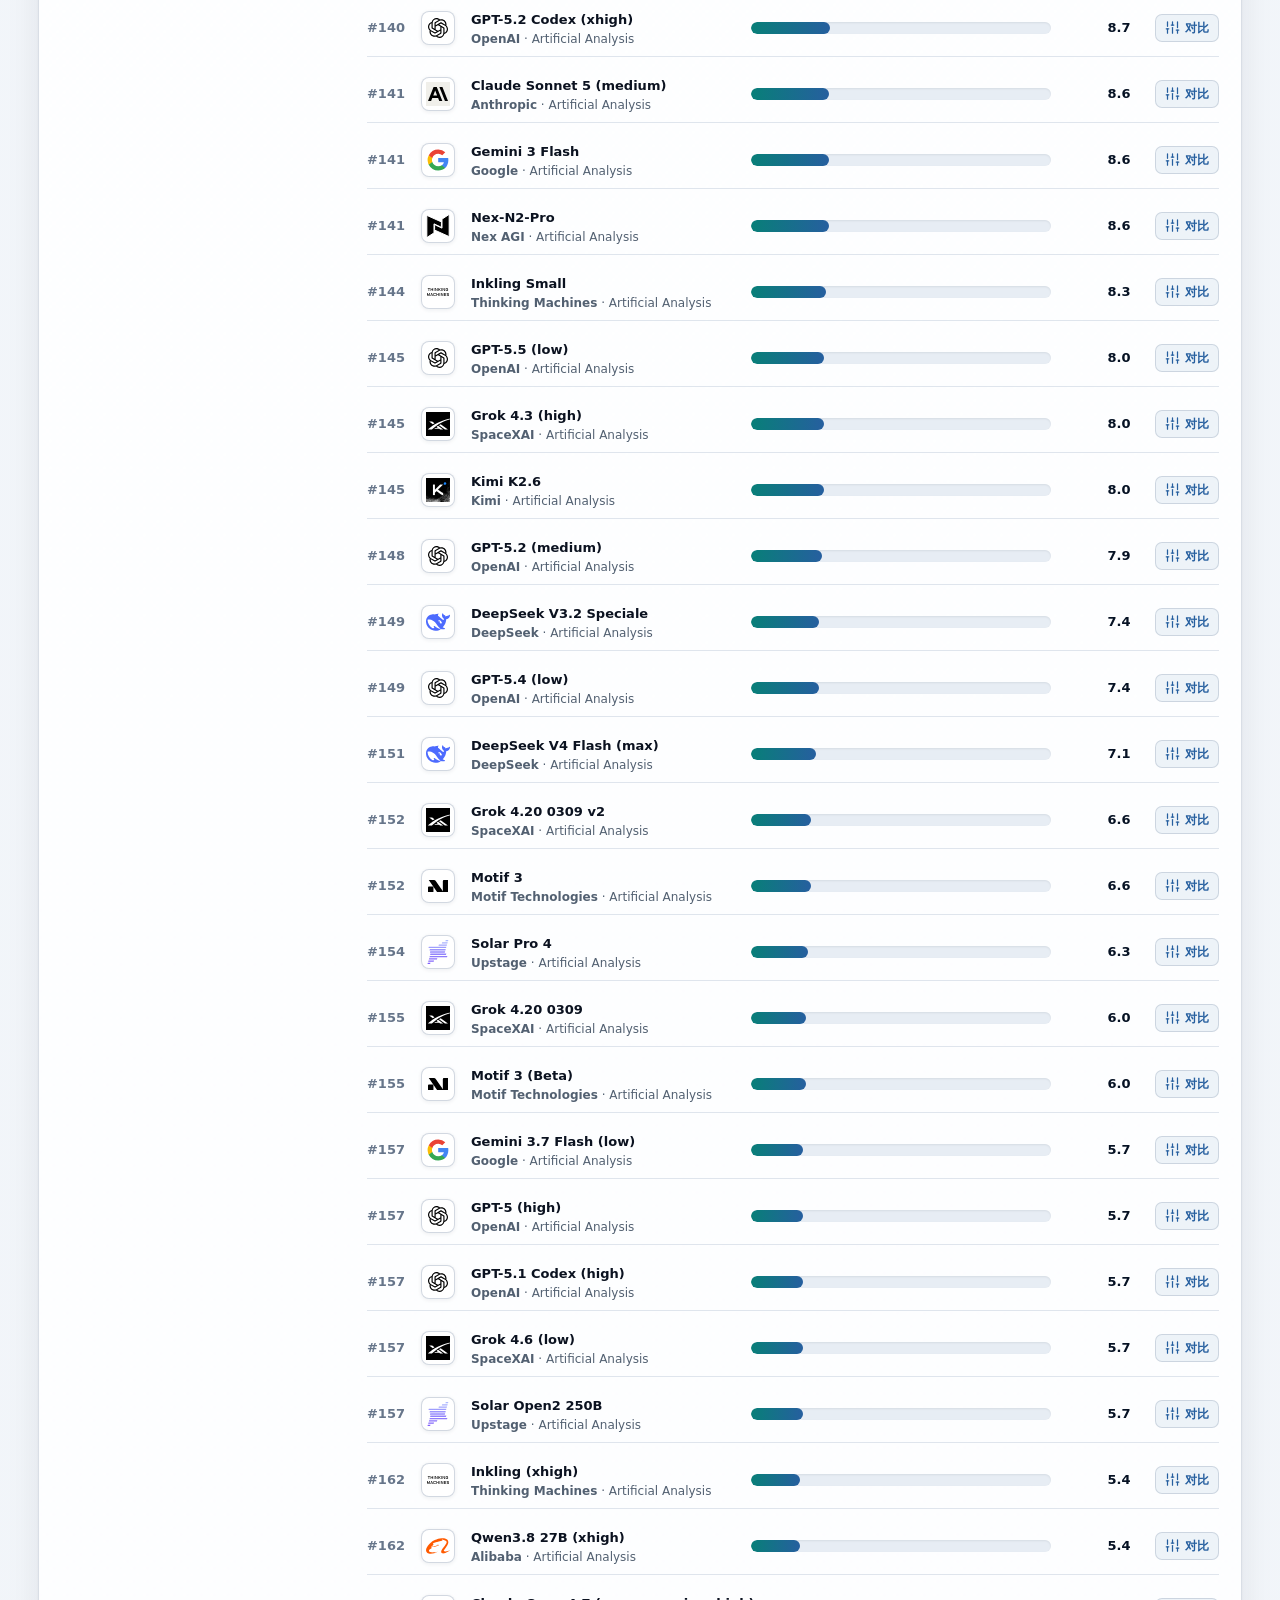
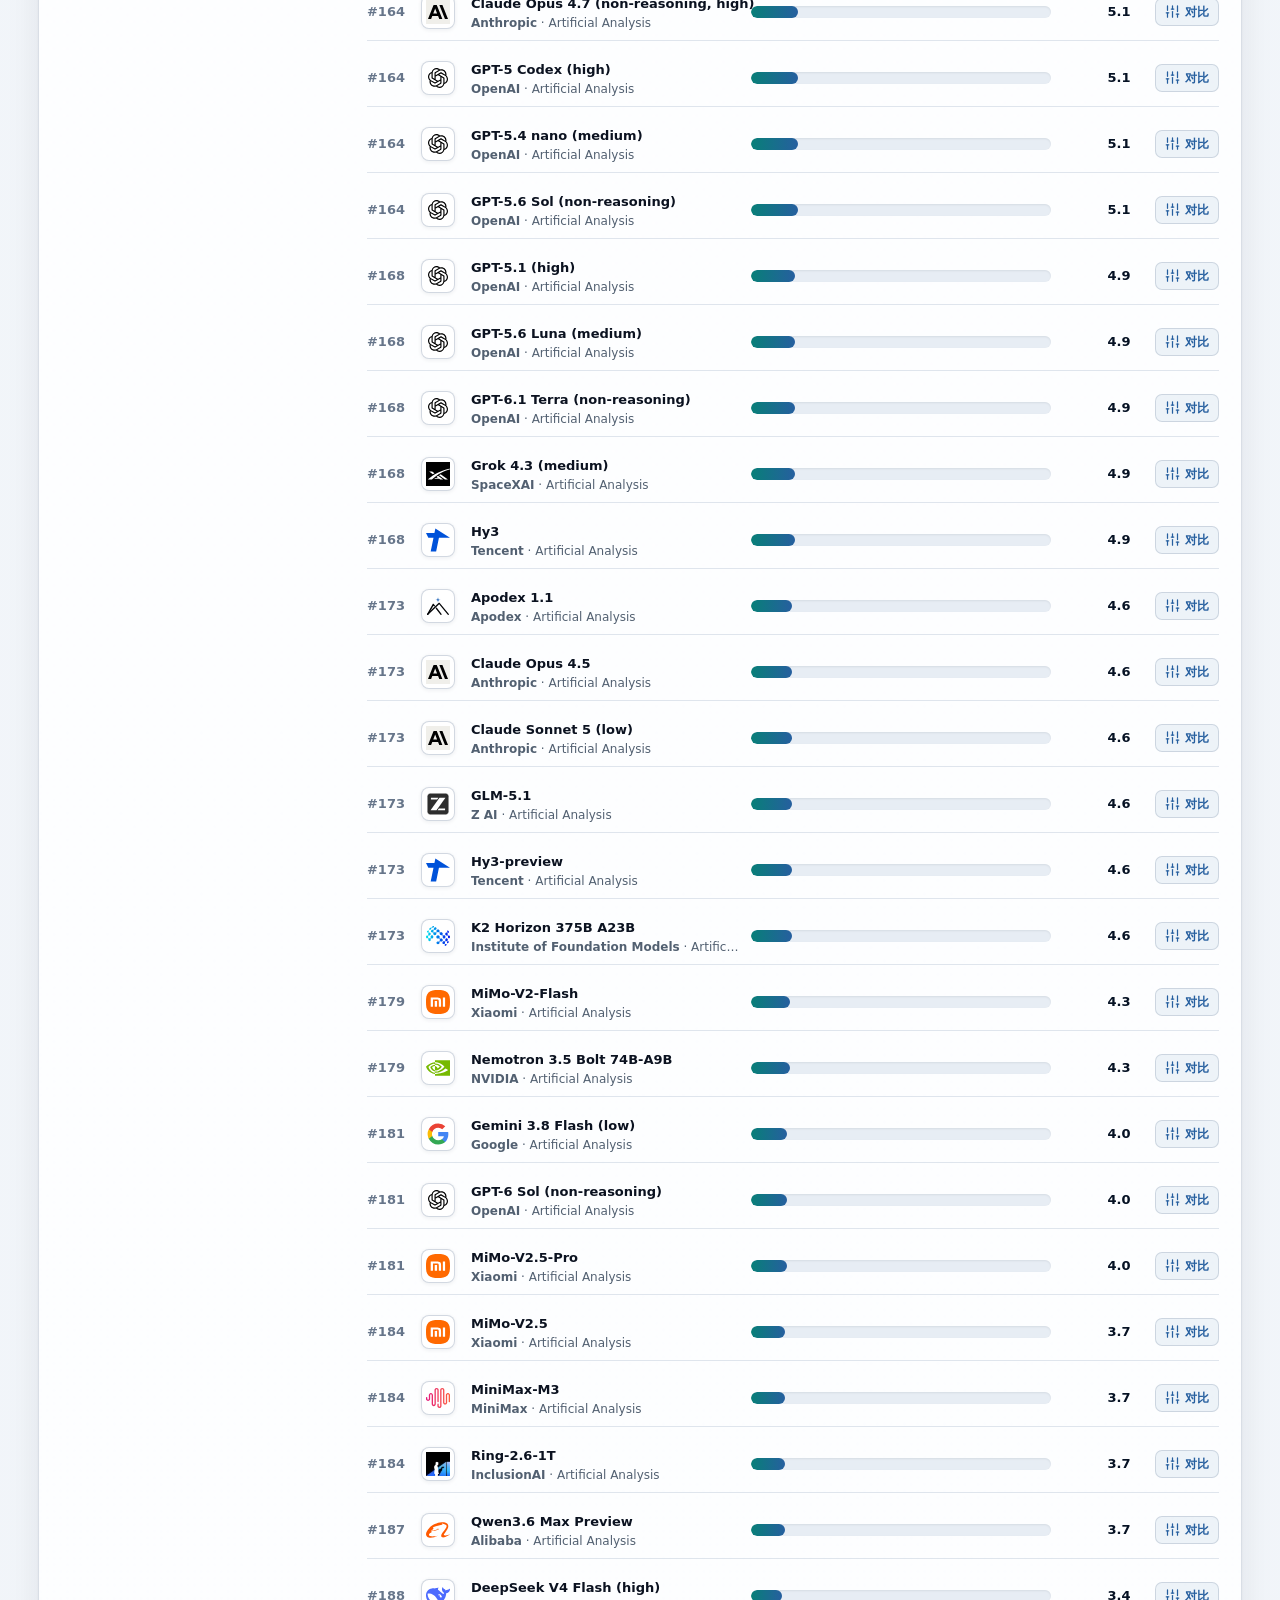
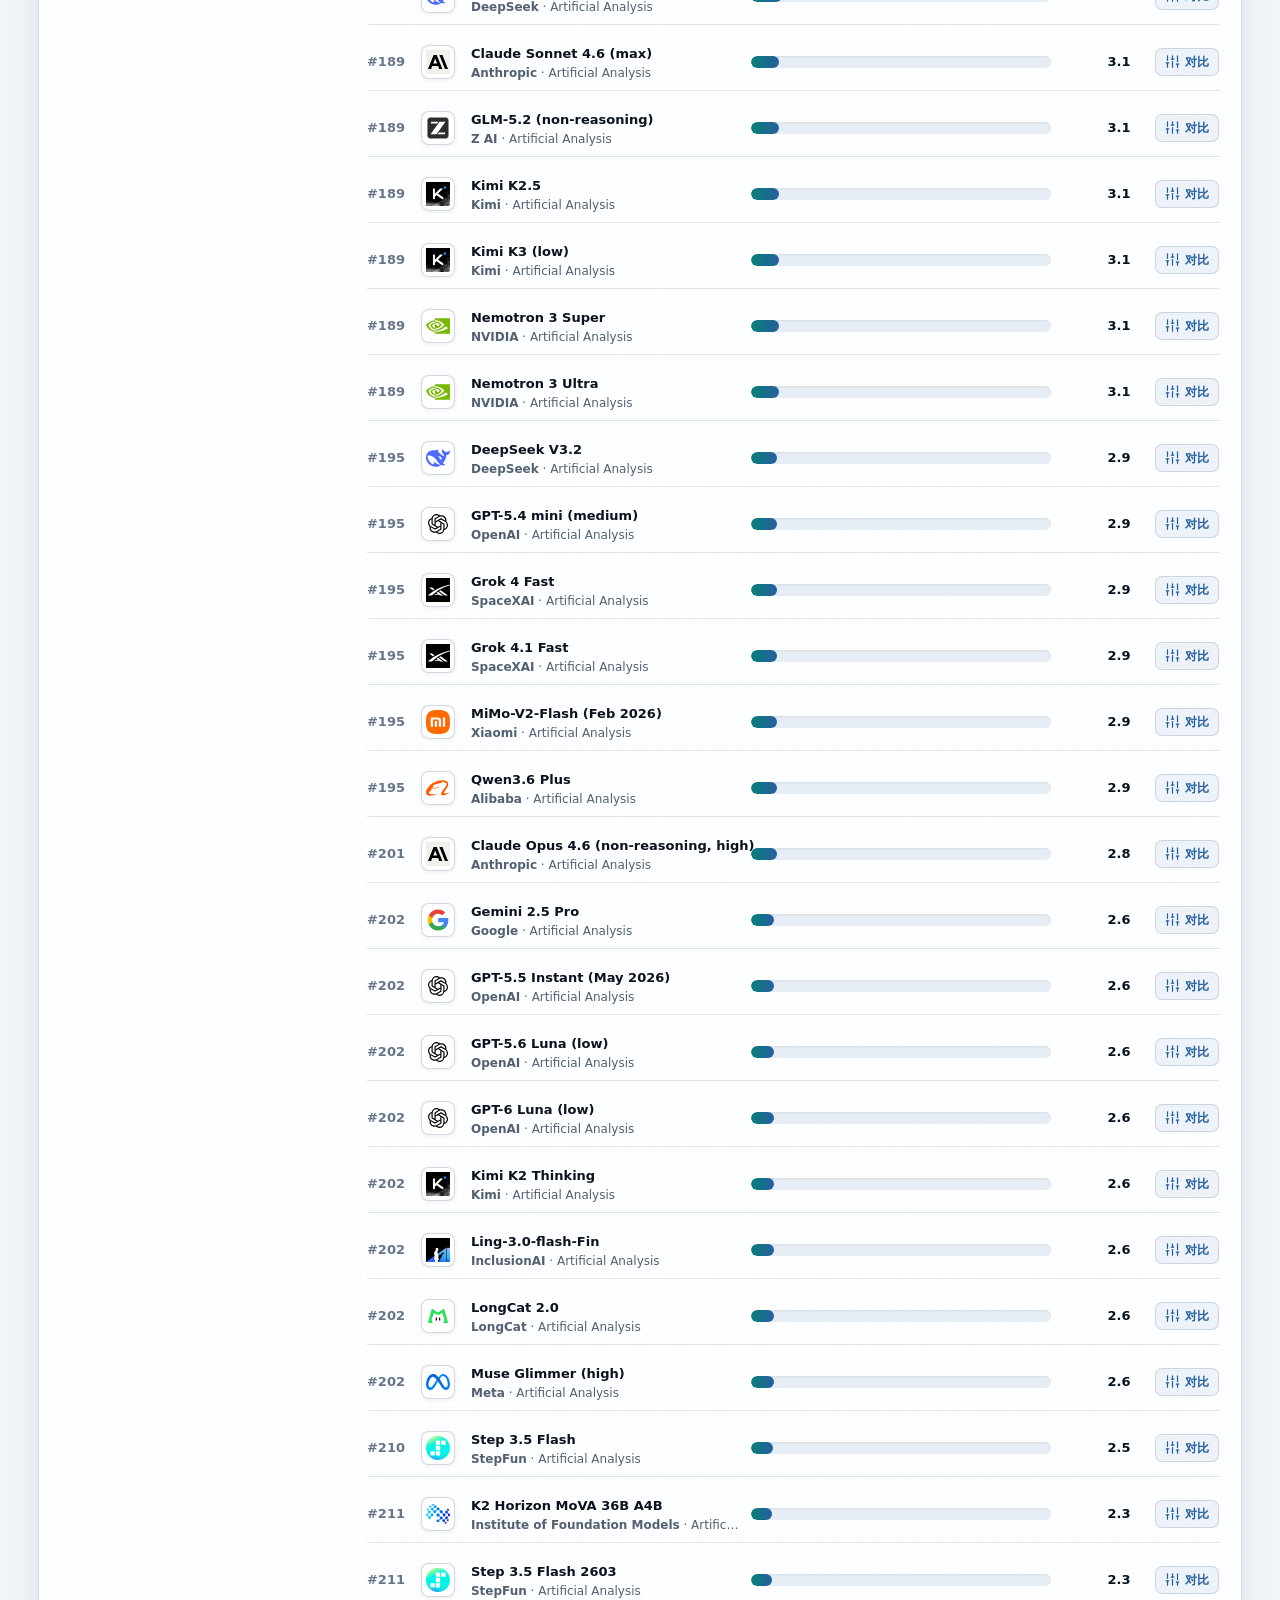
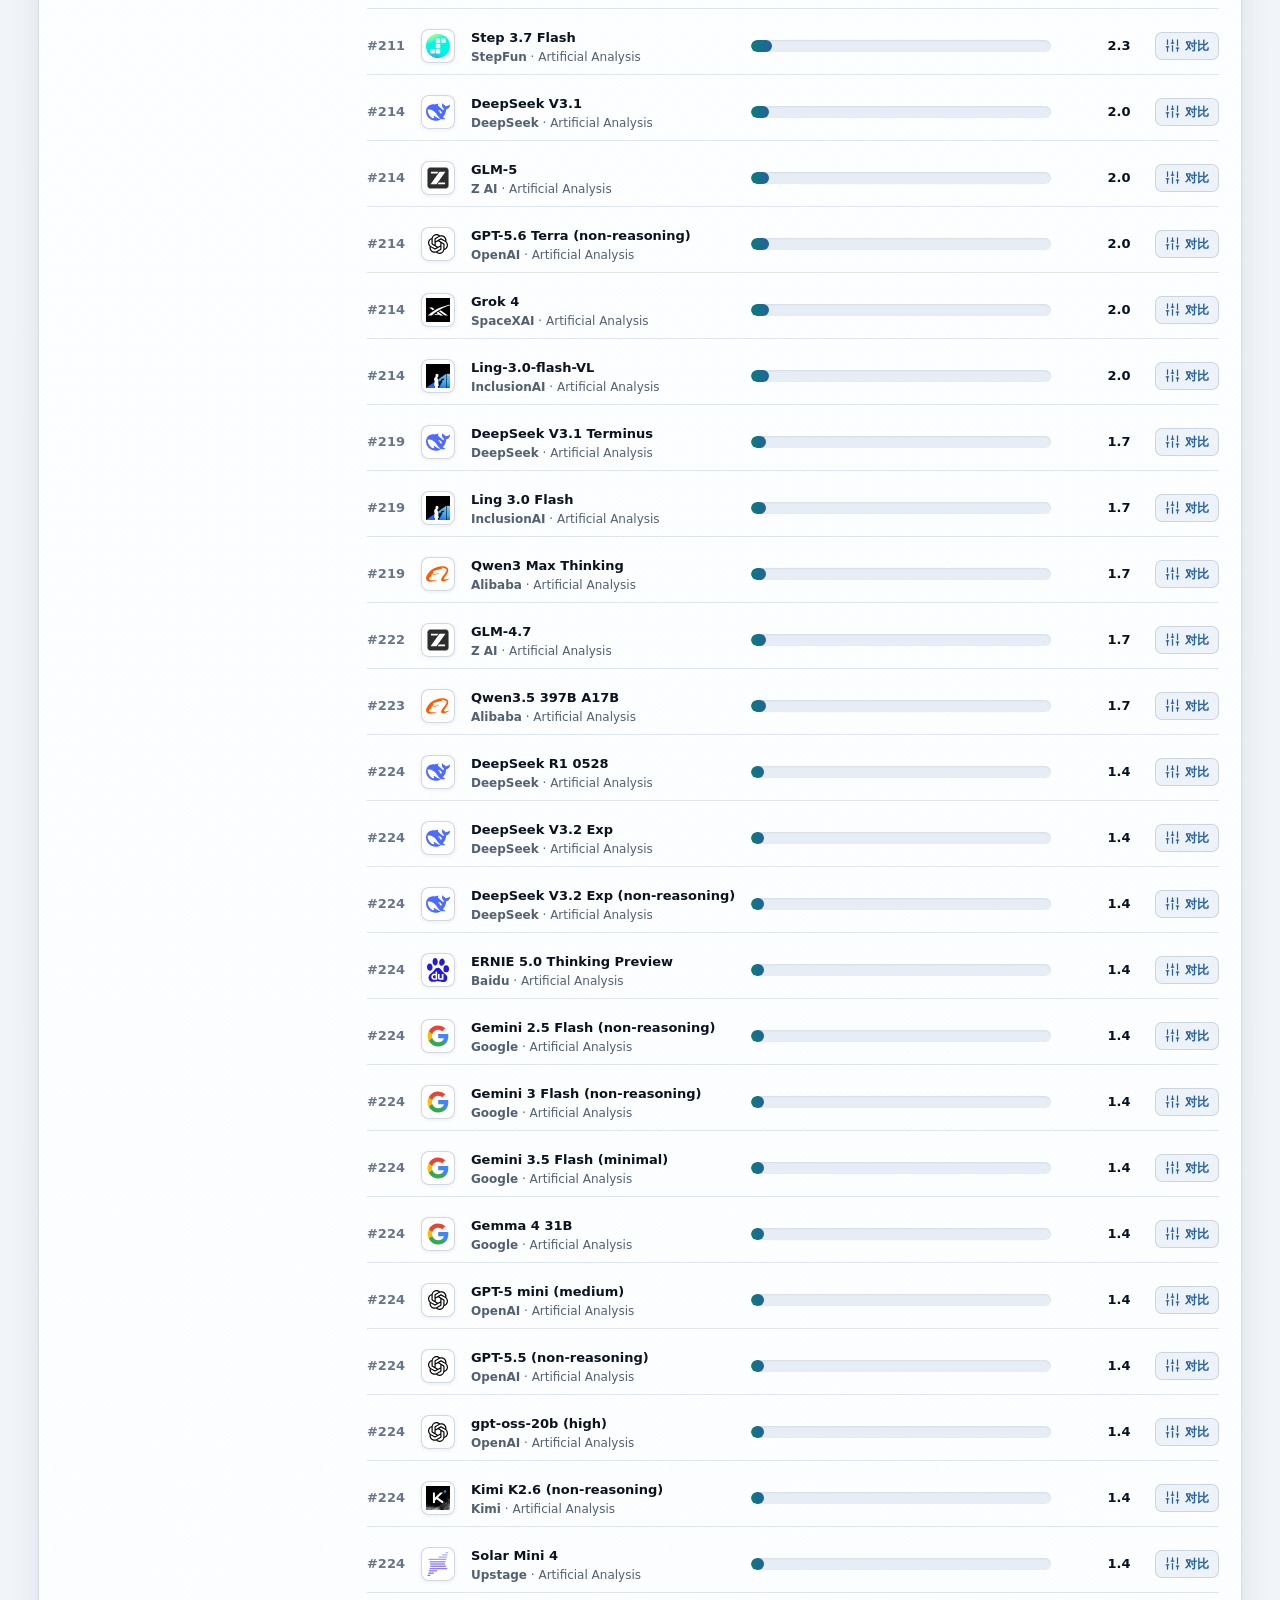
==== commit 1d3dff60: "Refresh external benchmark data" ====
--- a/docs/benchmark.html
+++ b/docs/benchmark.html
@@ -186,7 +186,7 @@
       </label>
     </template>
 
-    <script src="./data/models.js?v=8abd59d1da7c"></script>
+    <script src="./data/models.js?v=f01aced49019"></script>
     <script src="./app-utils.js?v=20260812-pricing3"></script>
     <script src="./app.js?v=20260922-aa-fields"></script>
   </body>
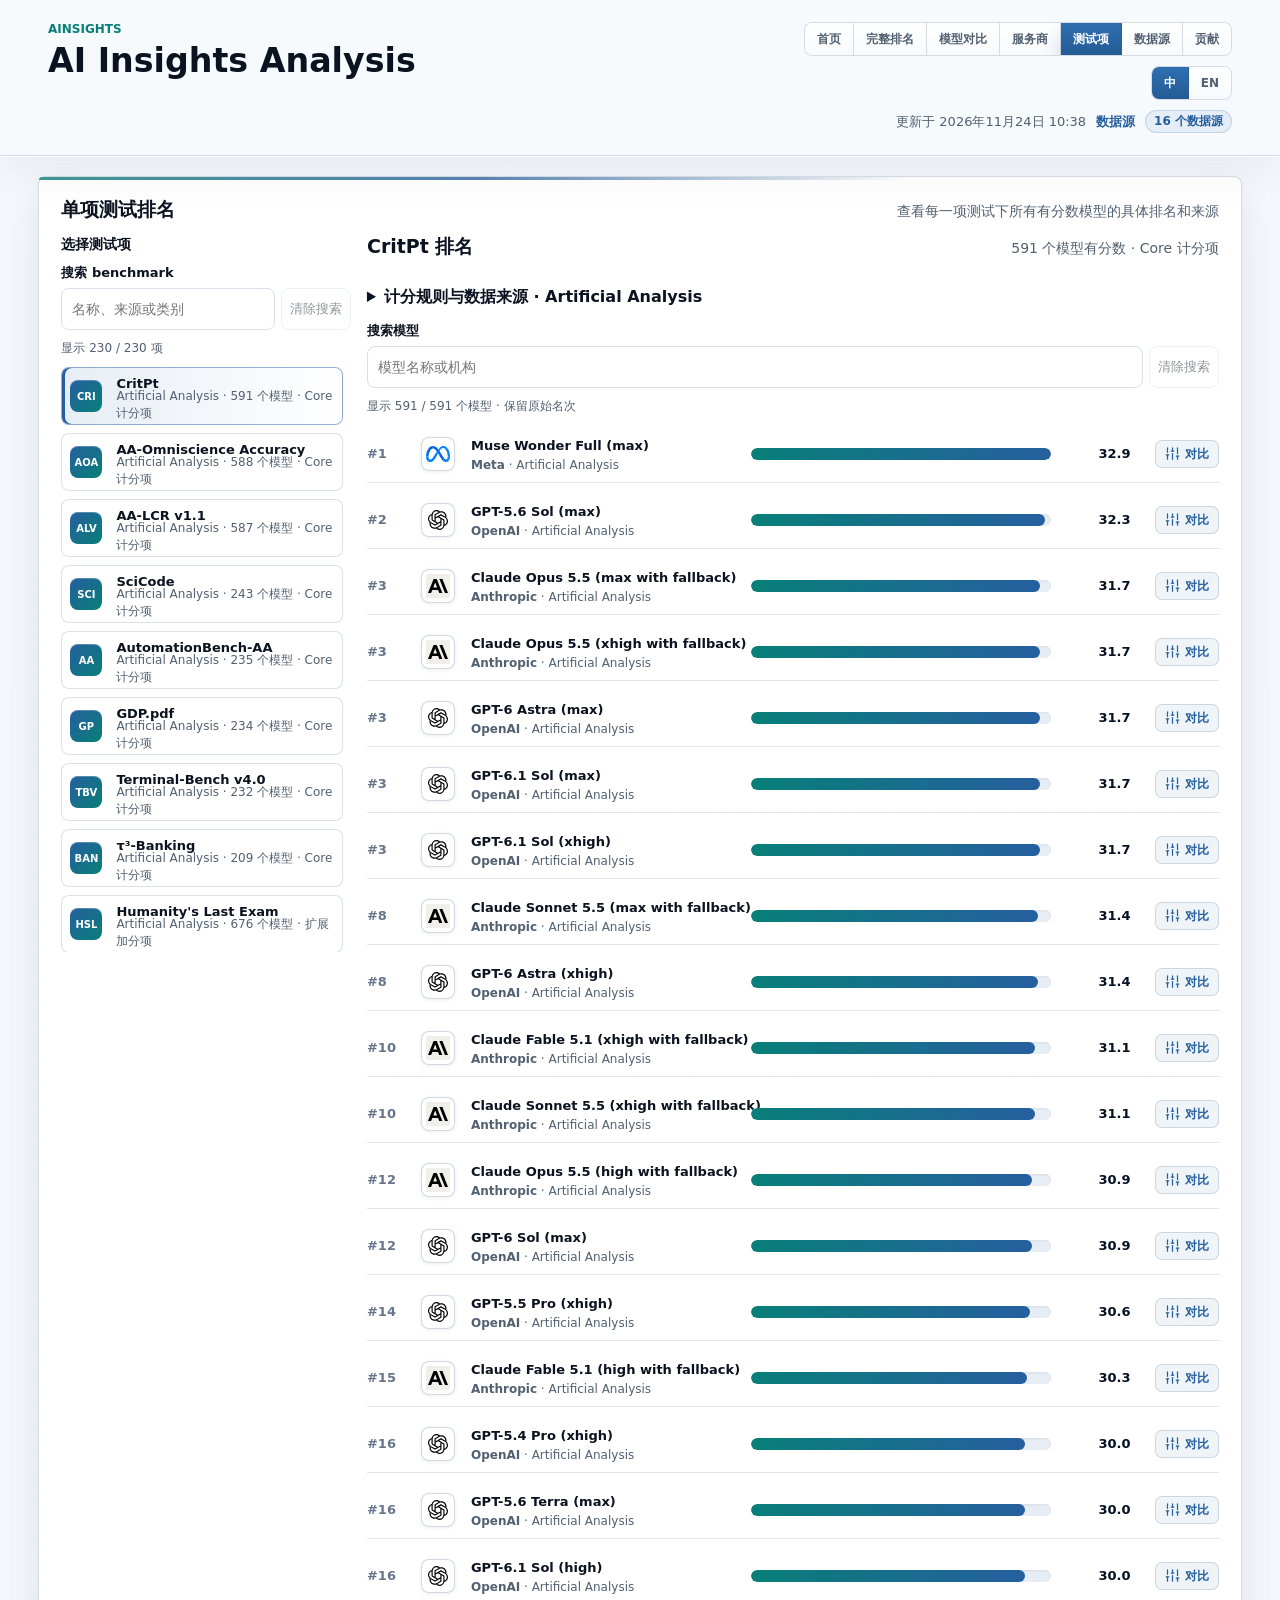
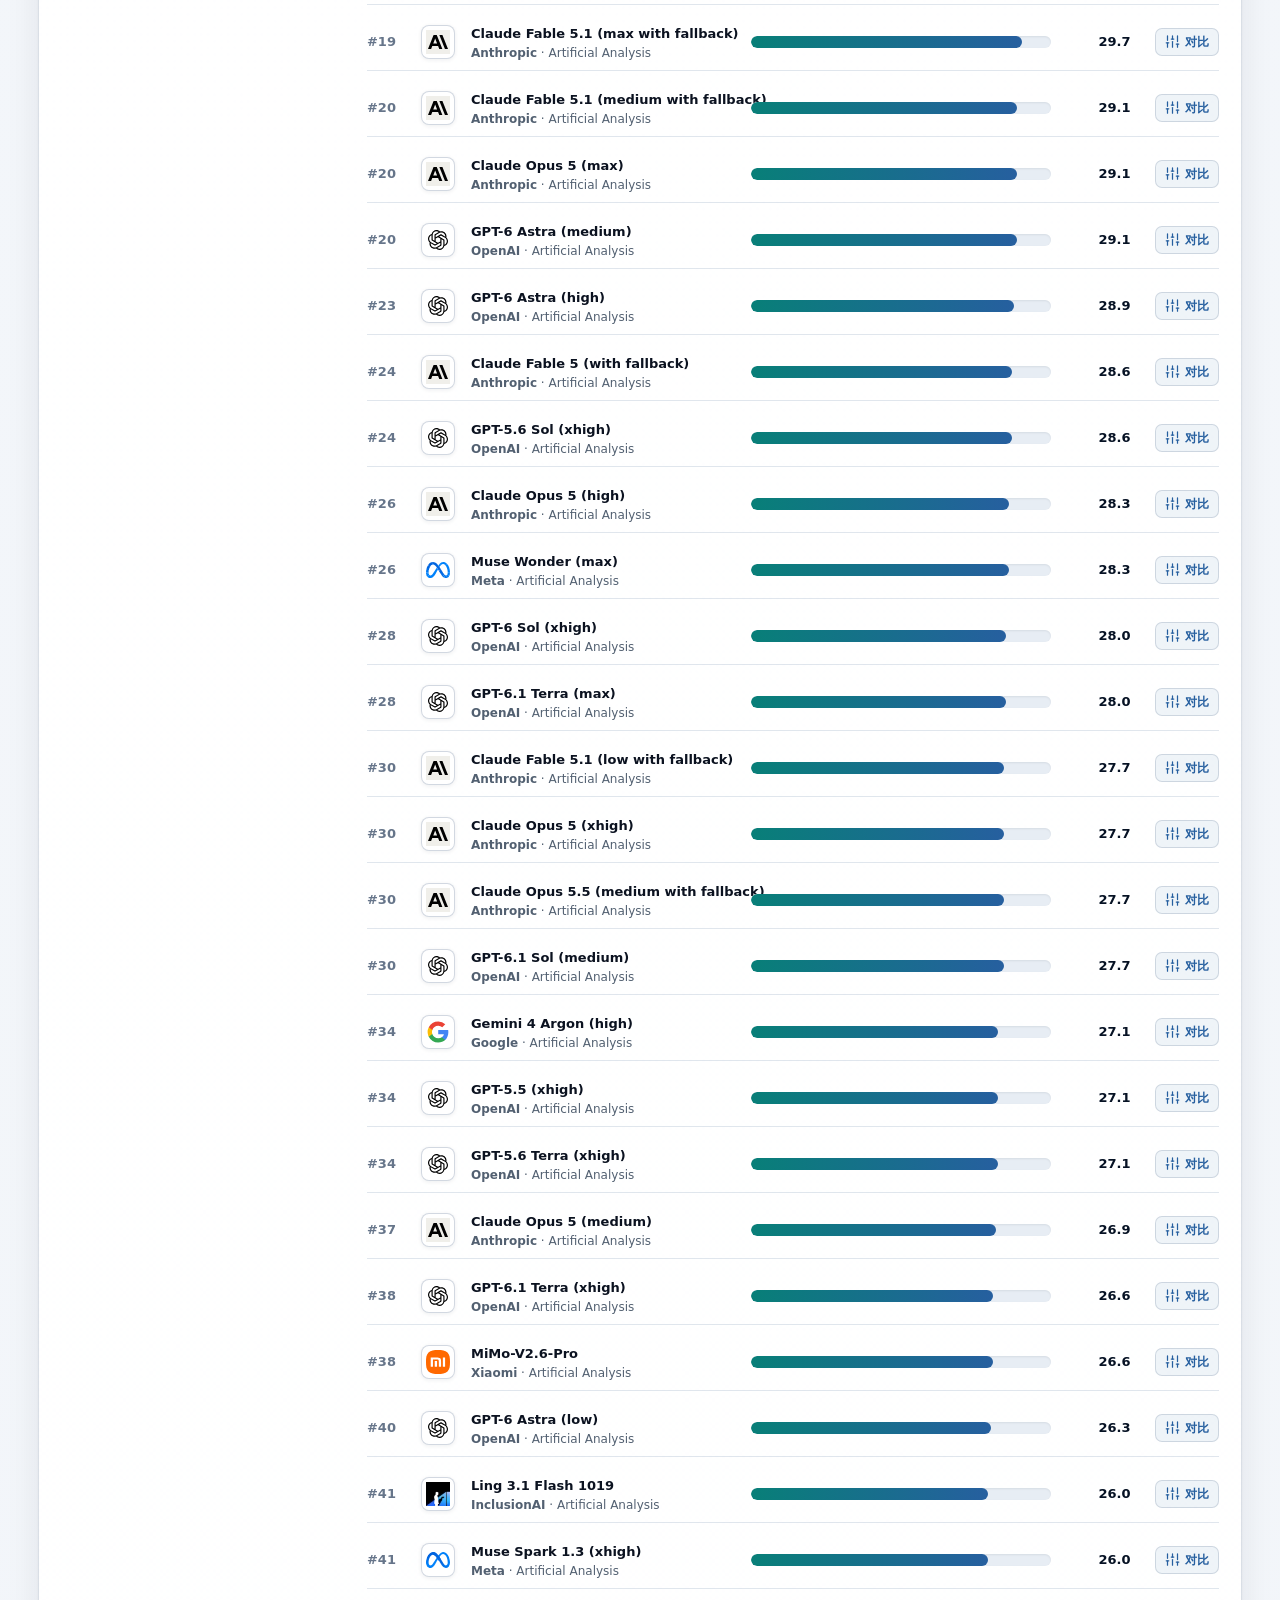
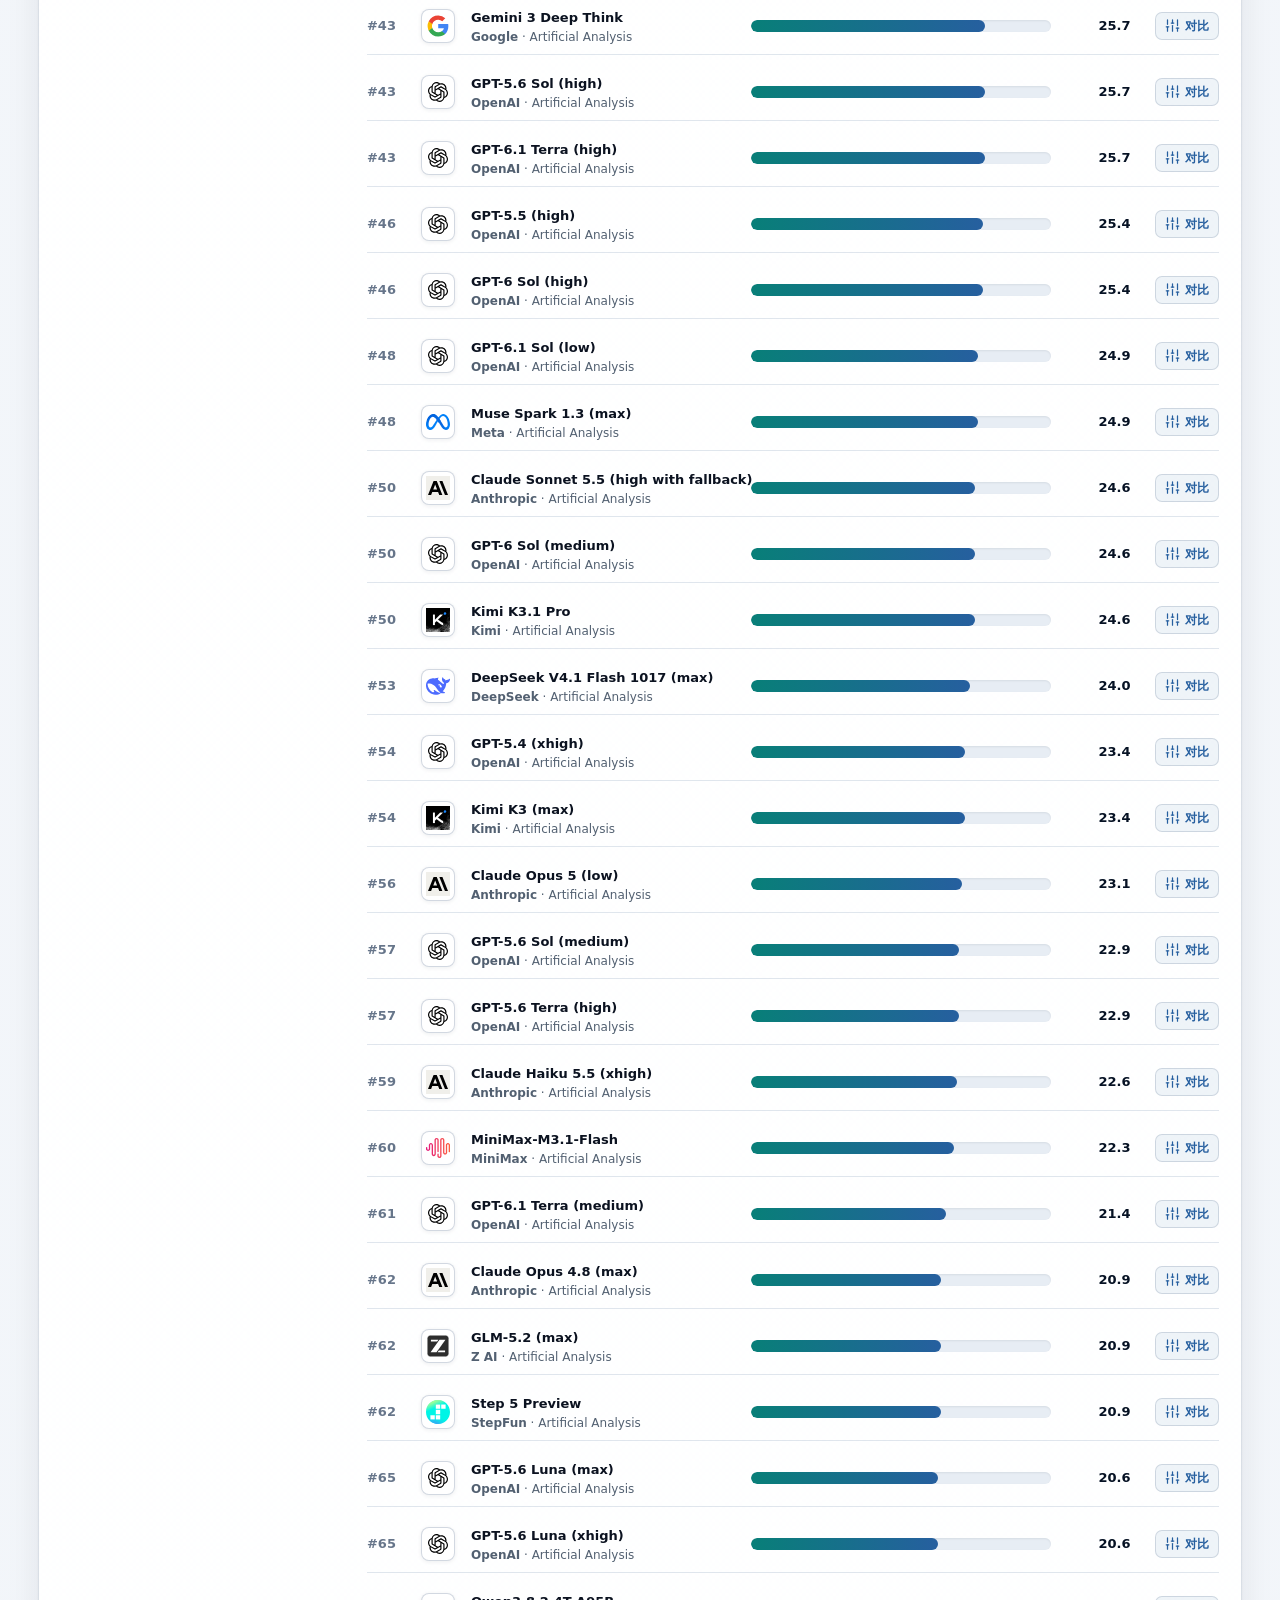
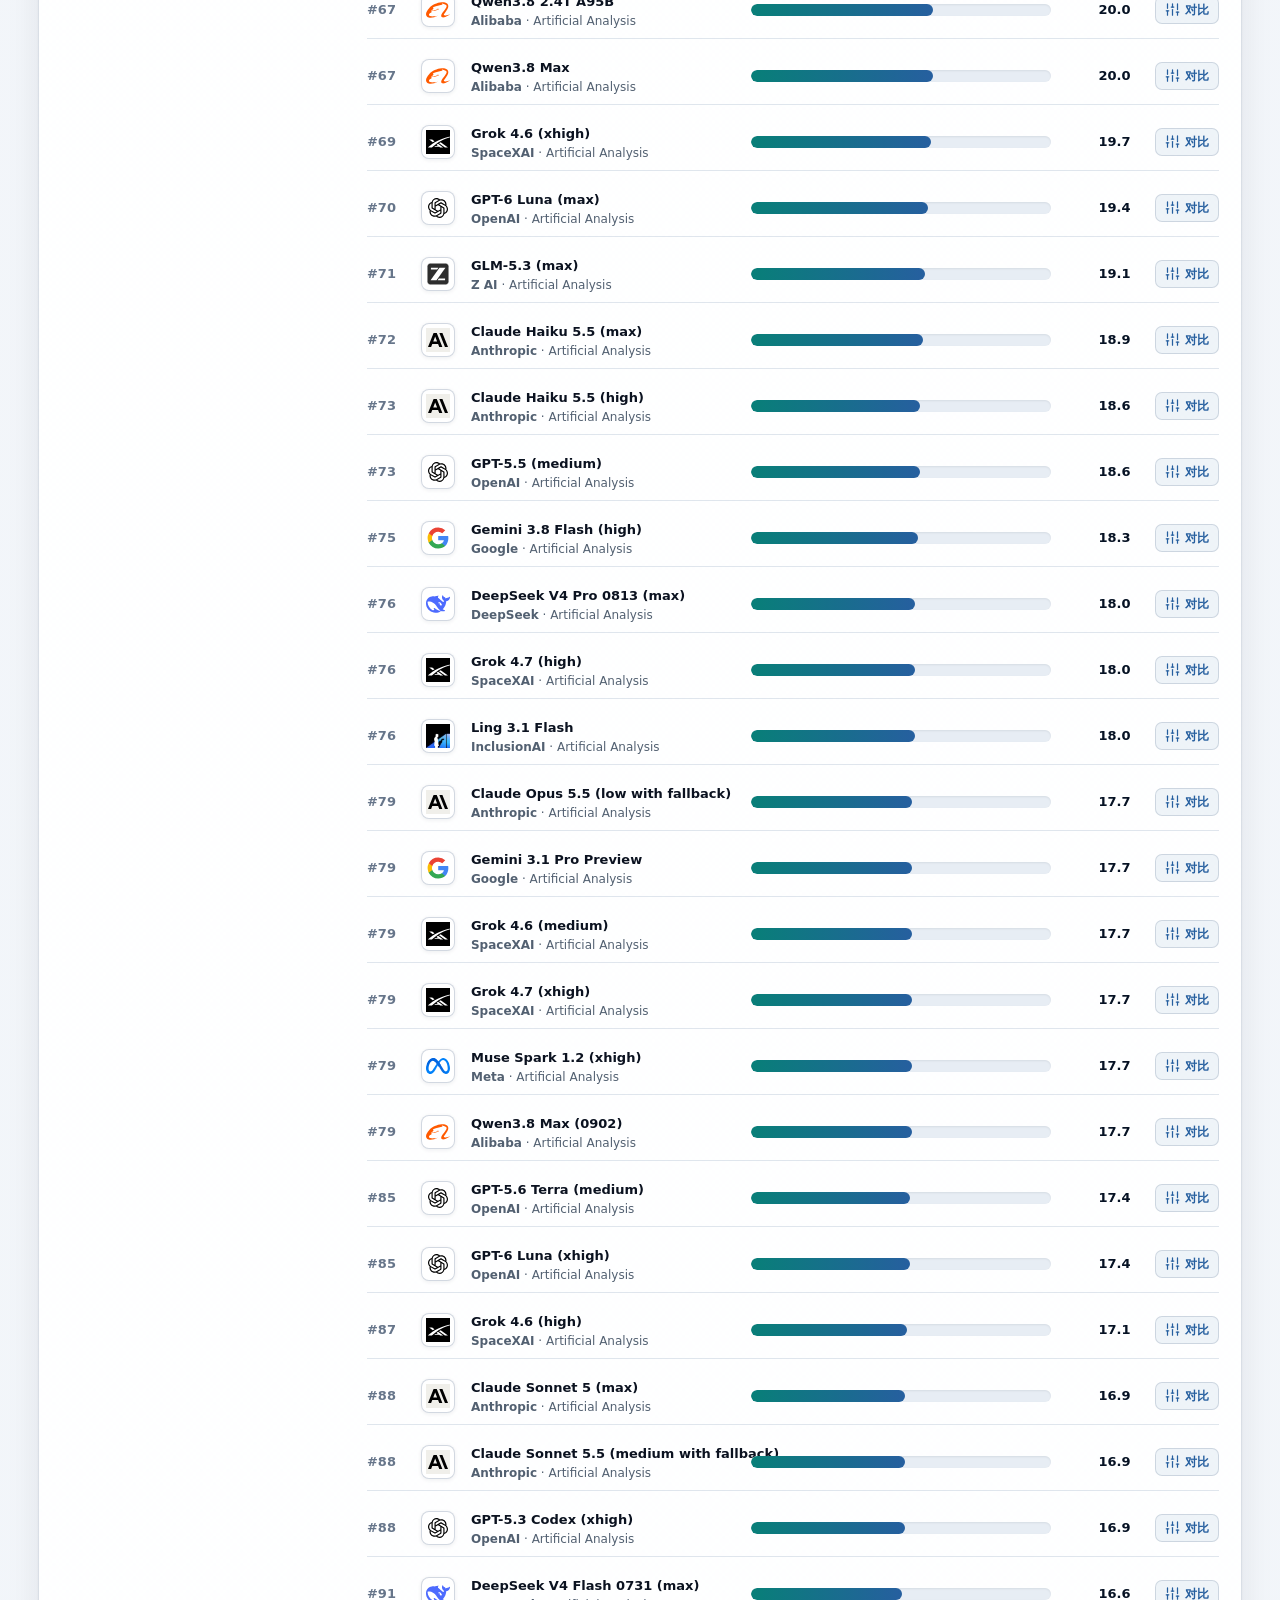
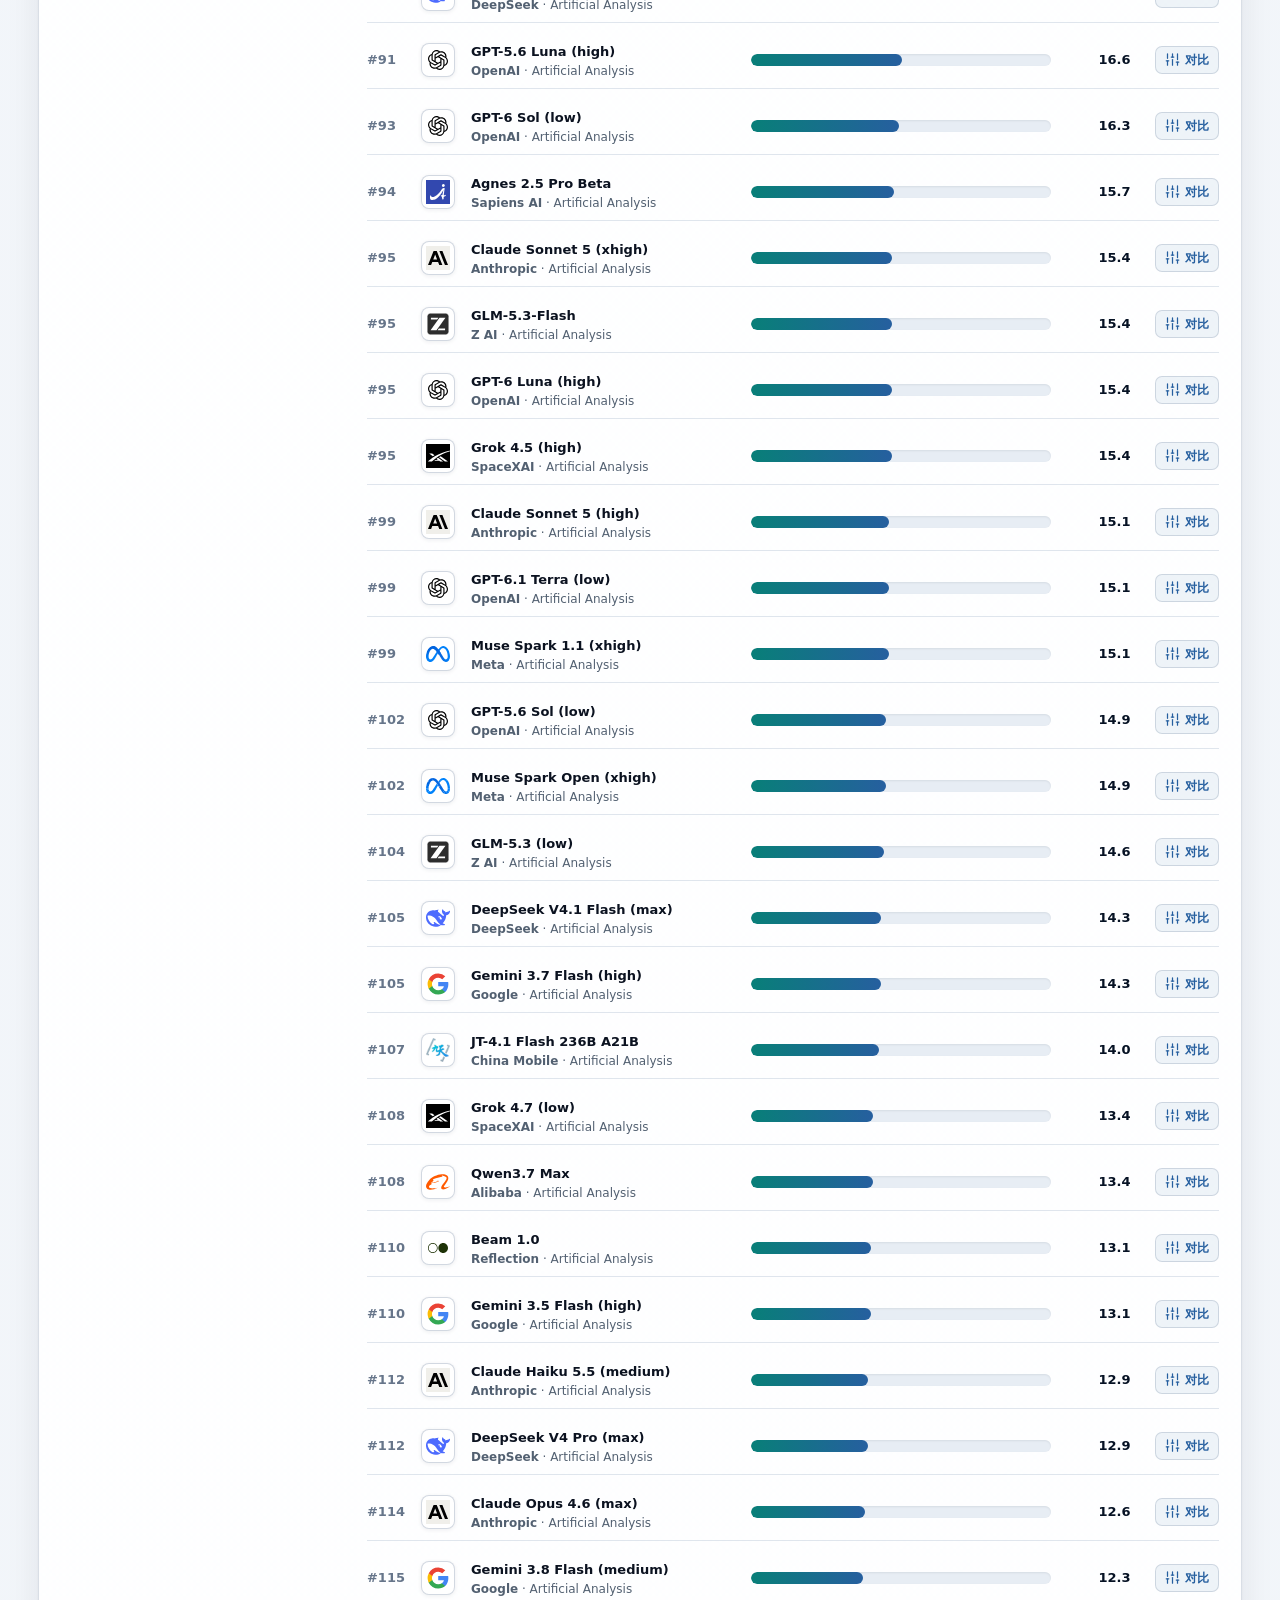
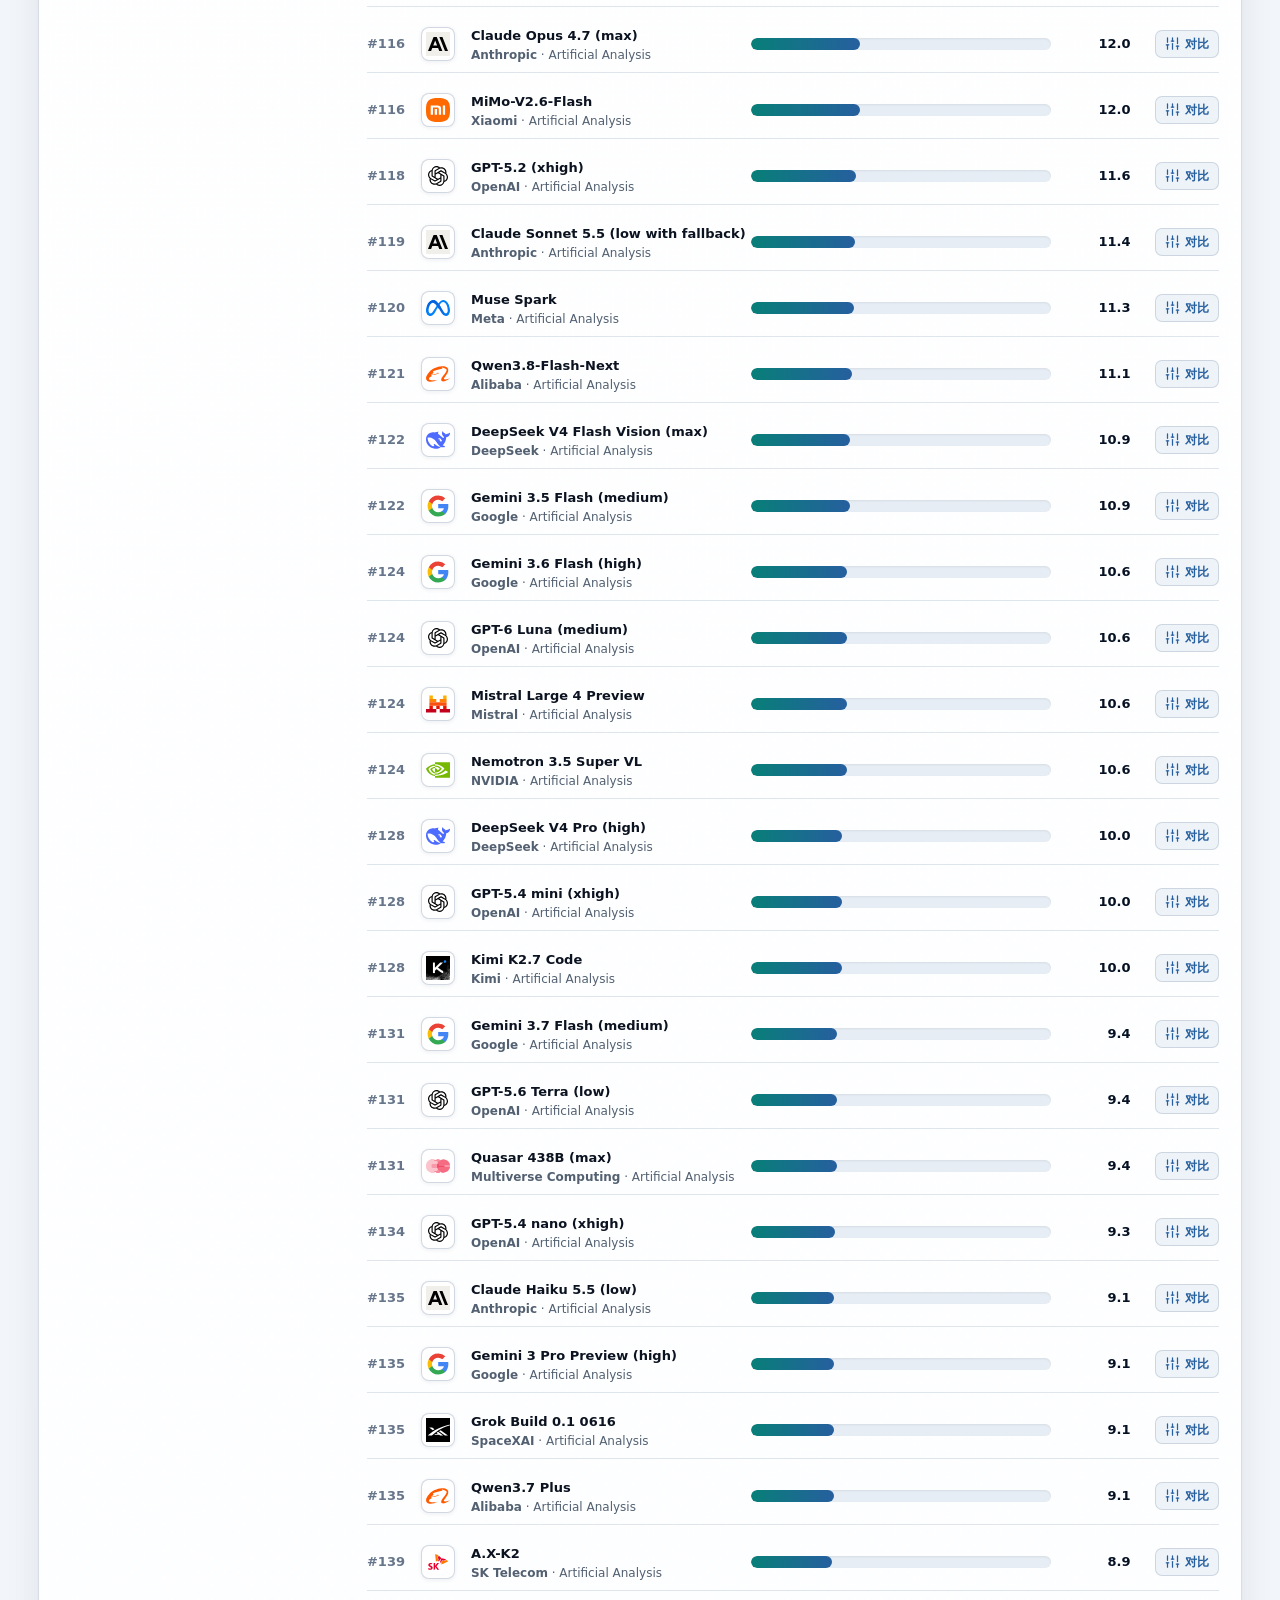
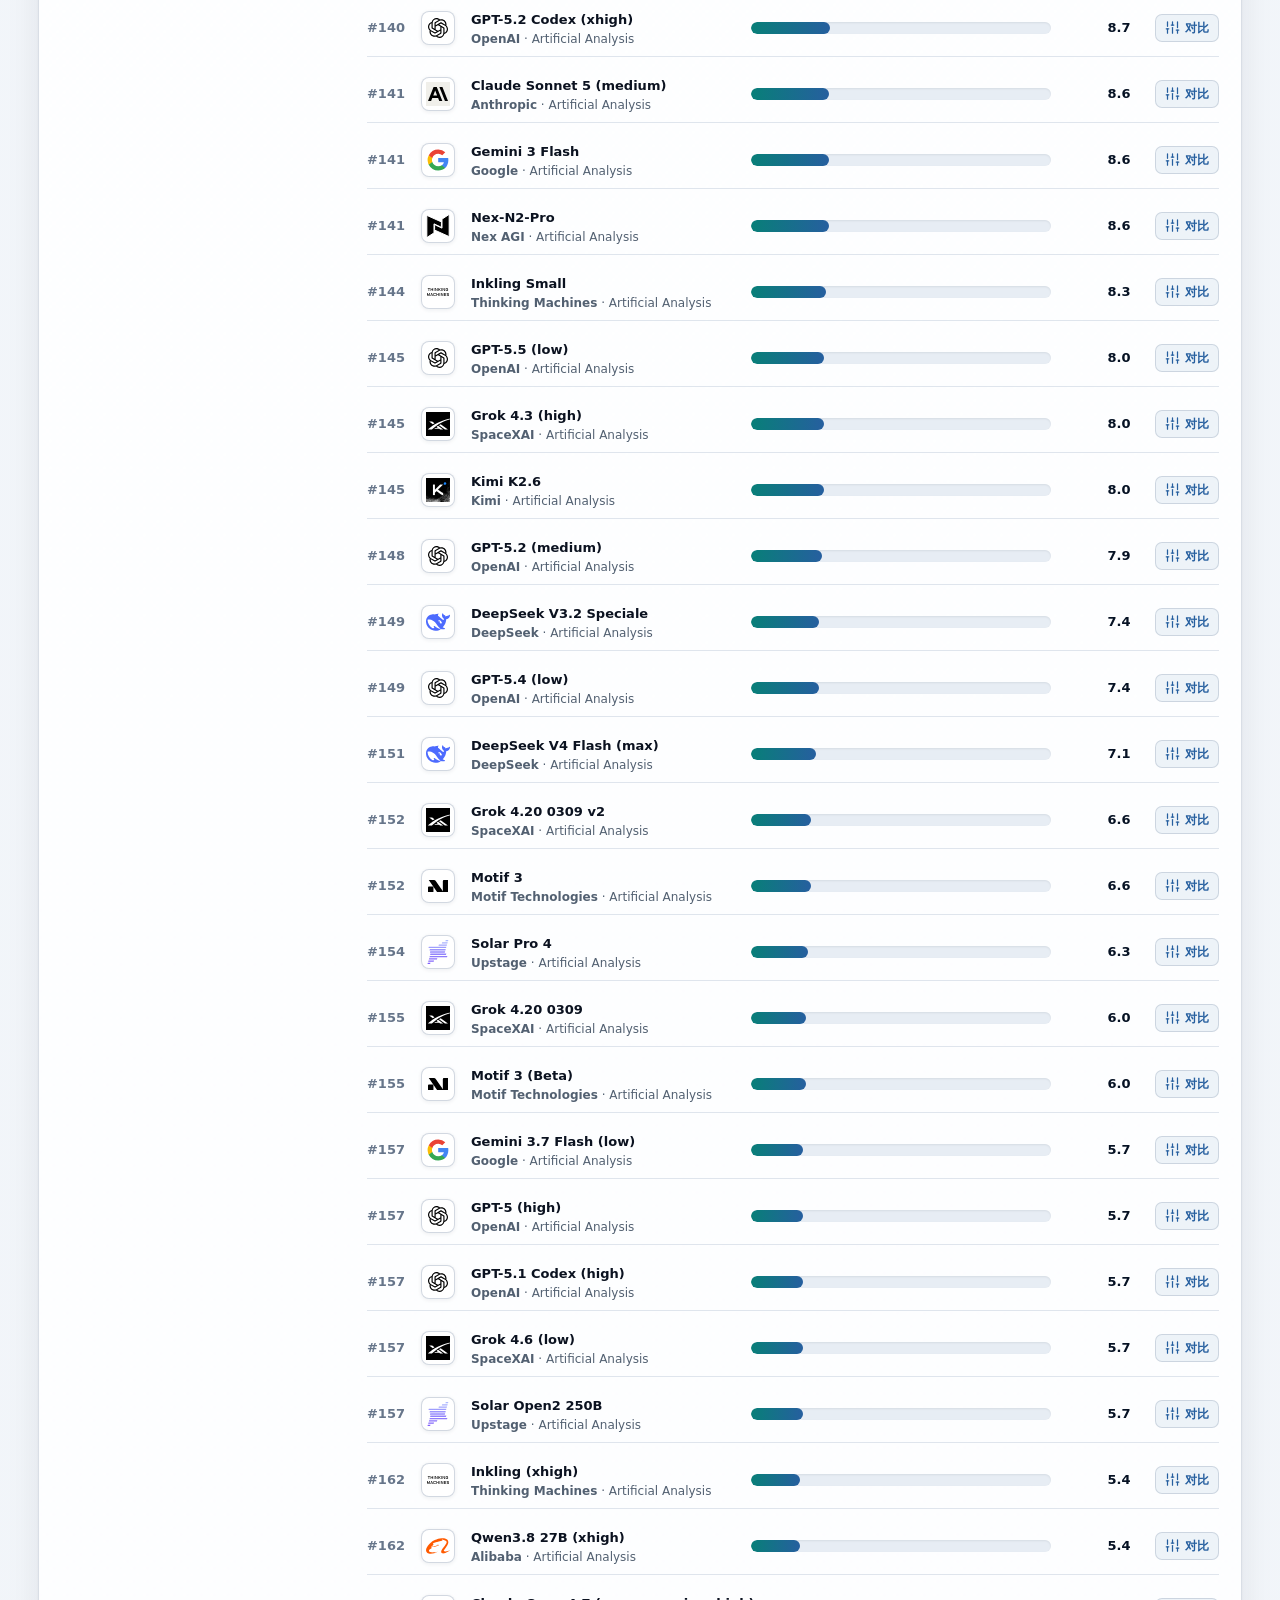
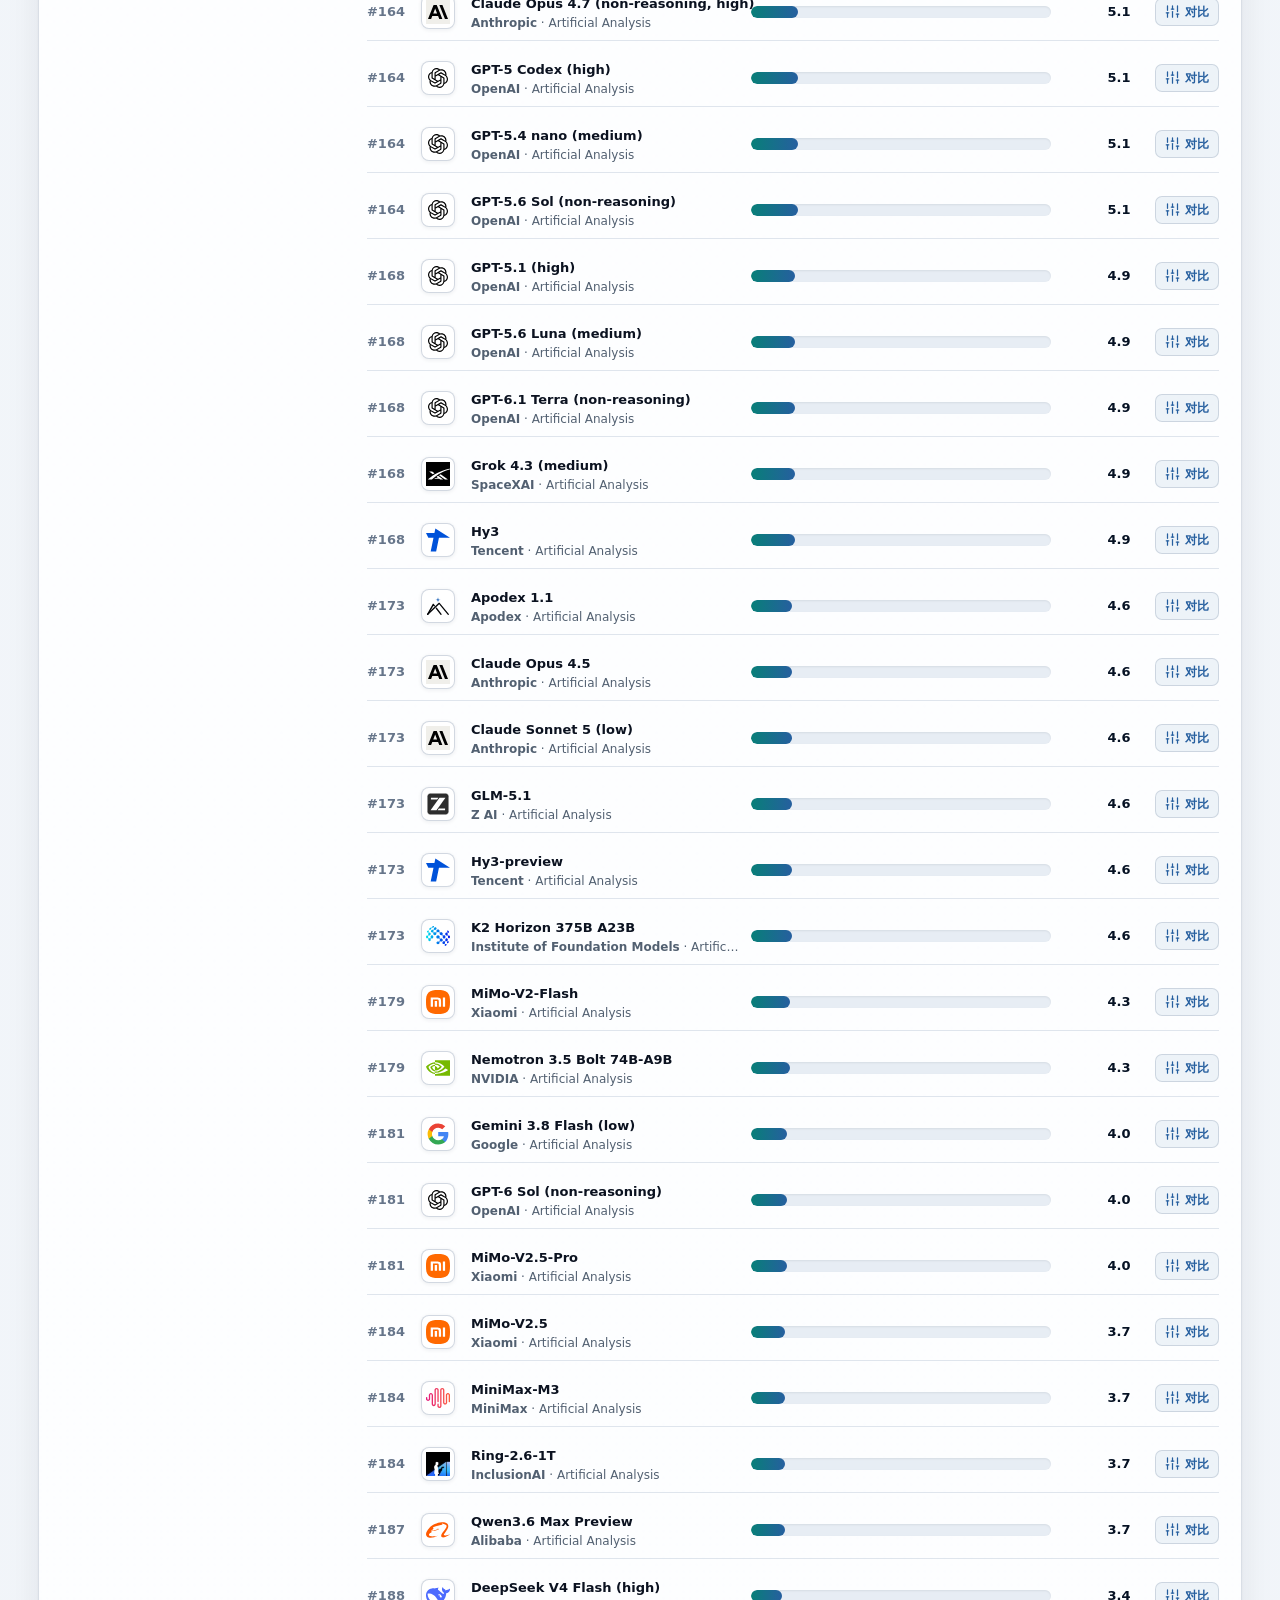
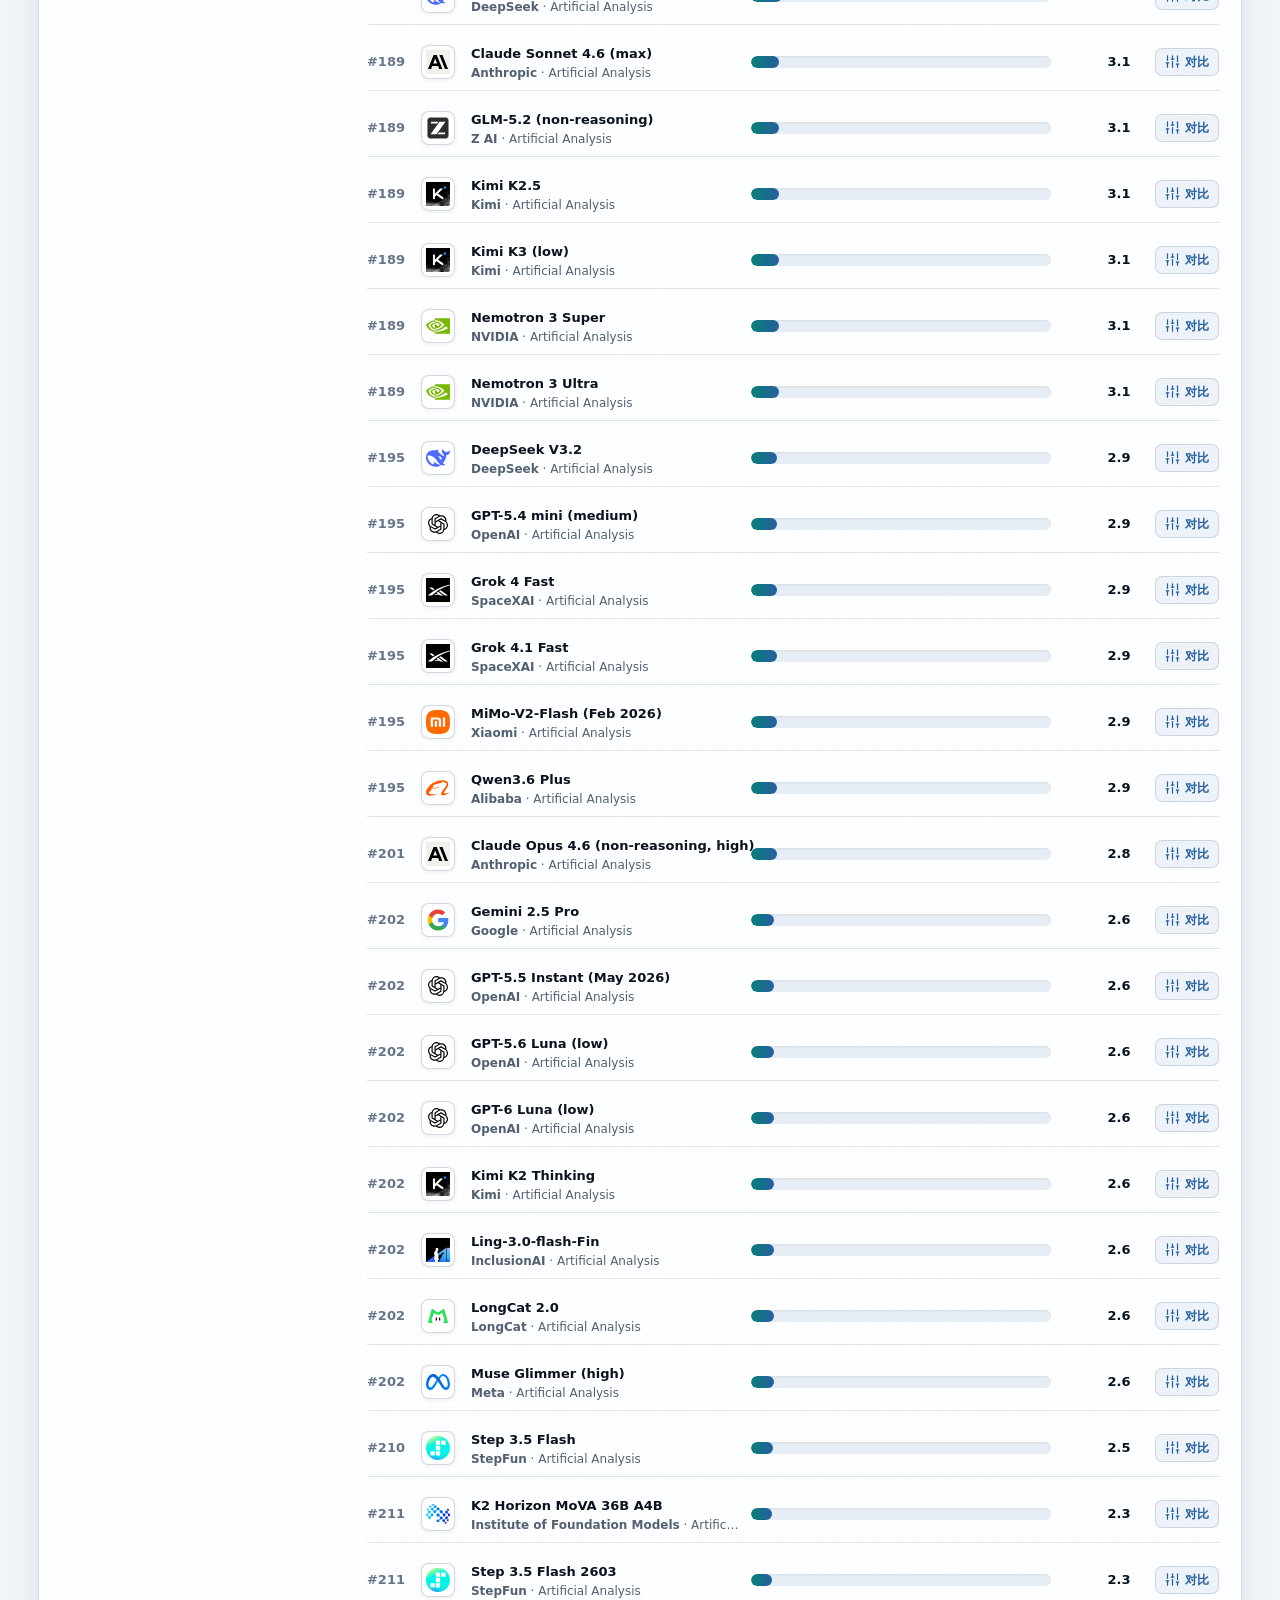
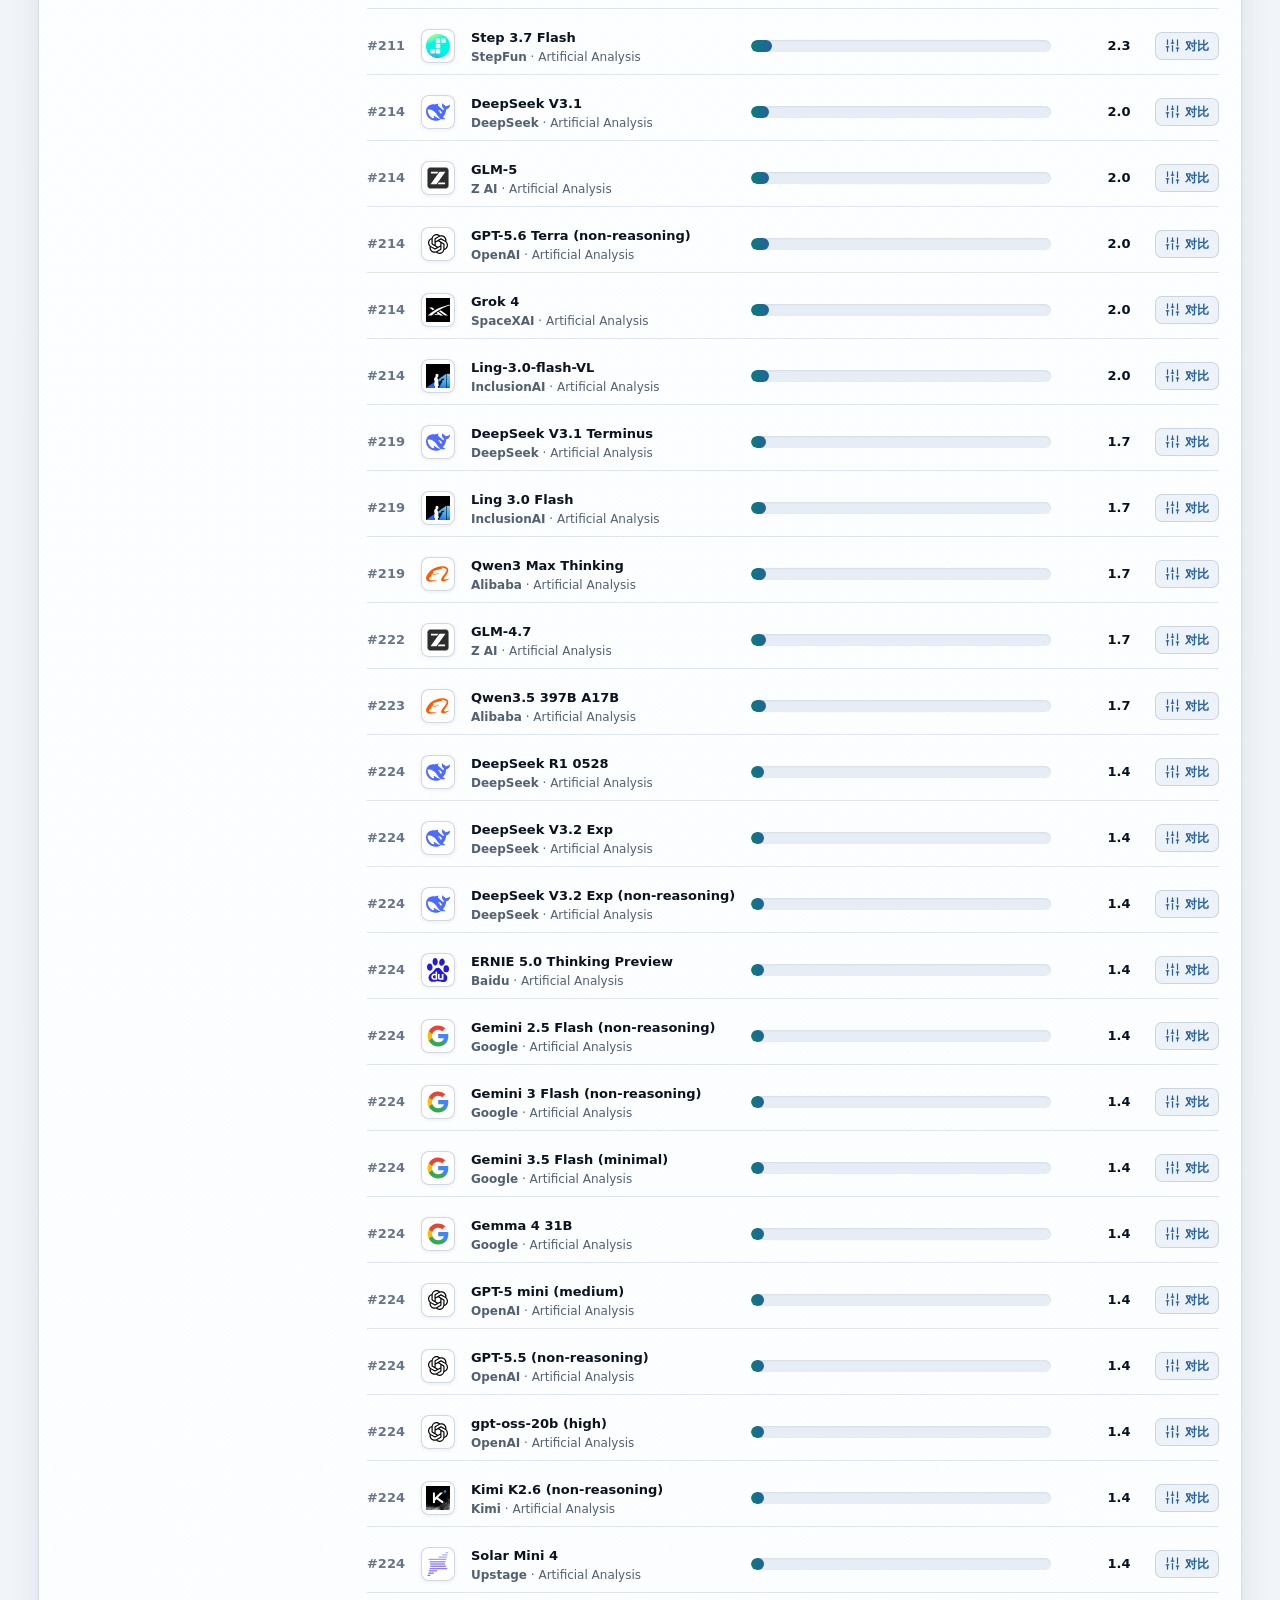
==== commit dade4dec: "Update Artificial Analysis model data" ====
--- a/docs/benchmark.html
+++ b/docs/benchmark.html
@@ -186,7 +186,7 @@
       </label>
     </template>
 
-    <script src="./data/models.js?v=f01aced49019"></script>
+    <script src="./data/models.js?v=4420b80cda86"></script>
     <script src="./app-utils.js?v=20260812-pricing3"></script>
     <script src="./app.js?v=20260922-aa-fields"></script>
   </body>
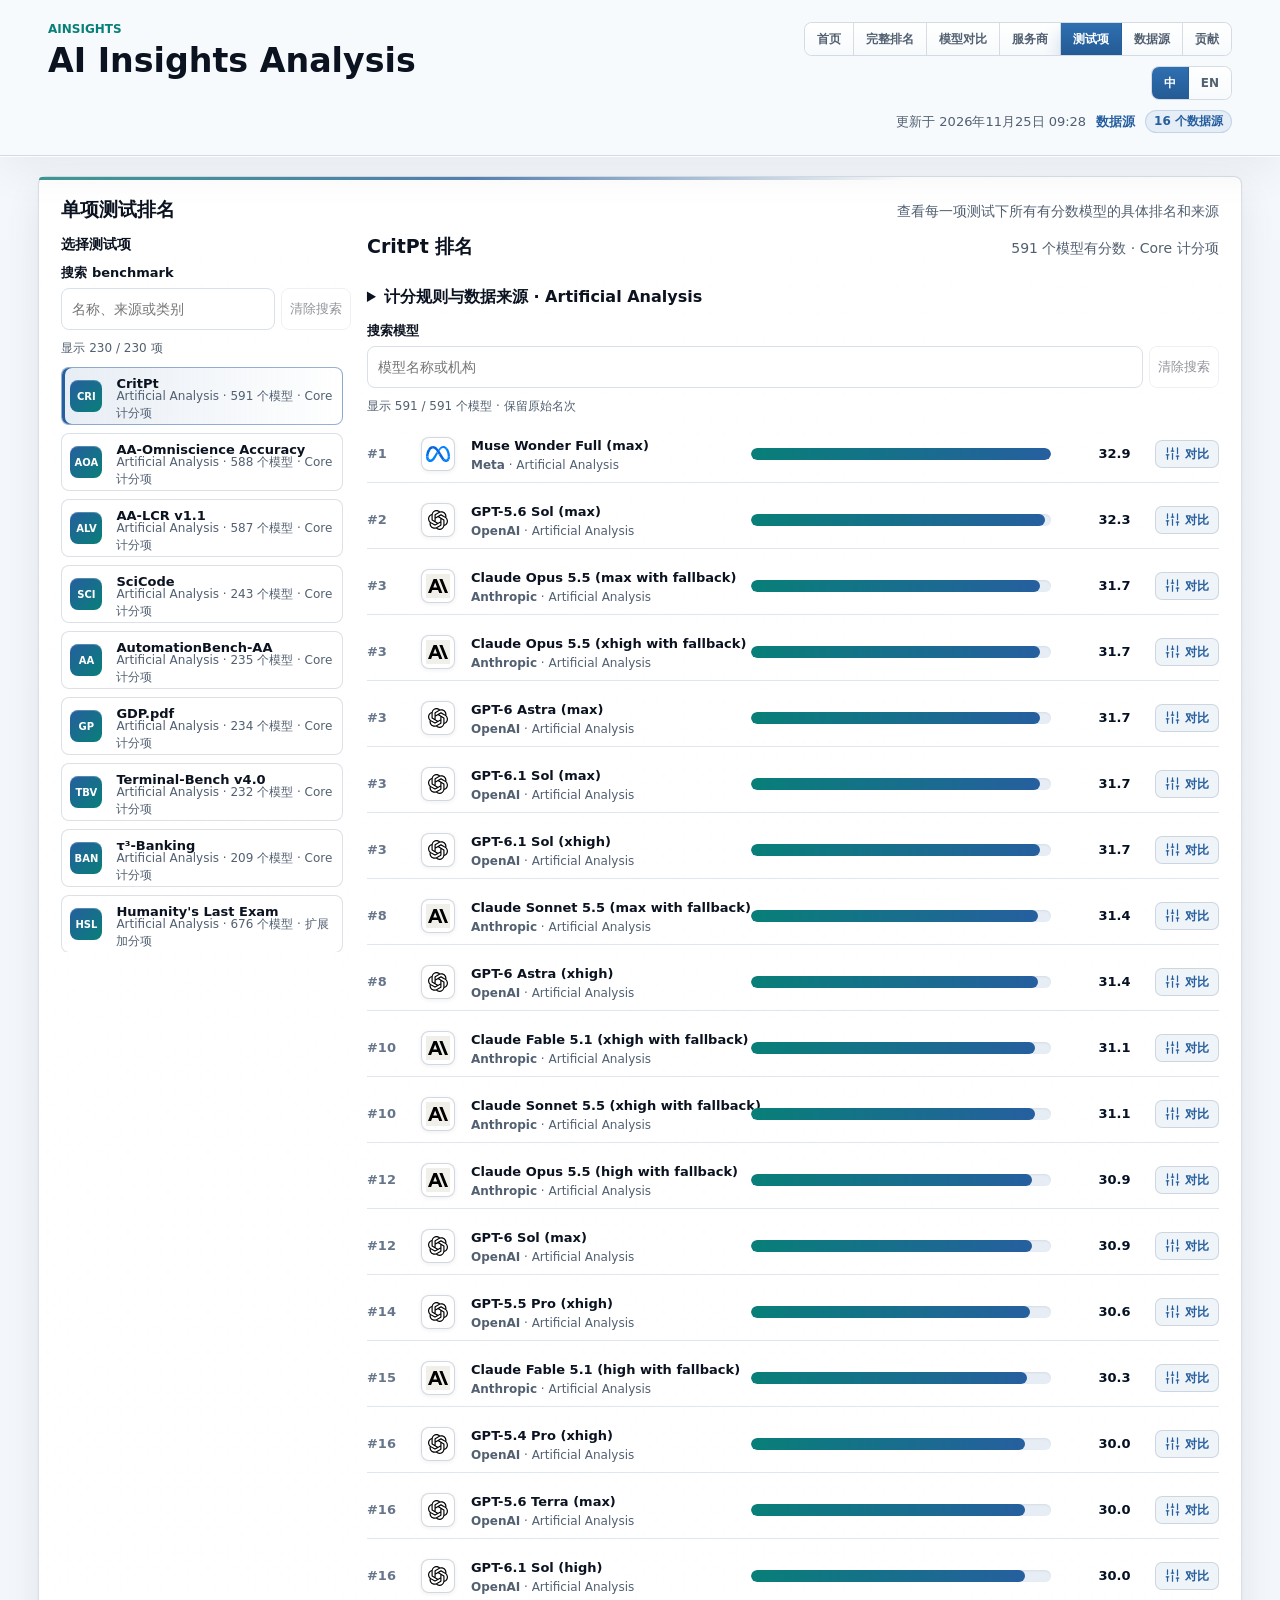
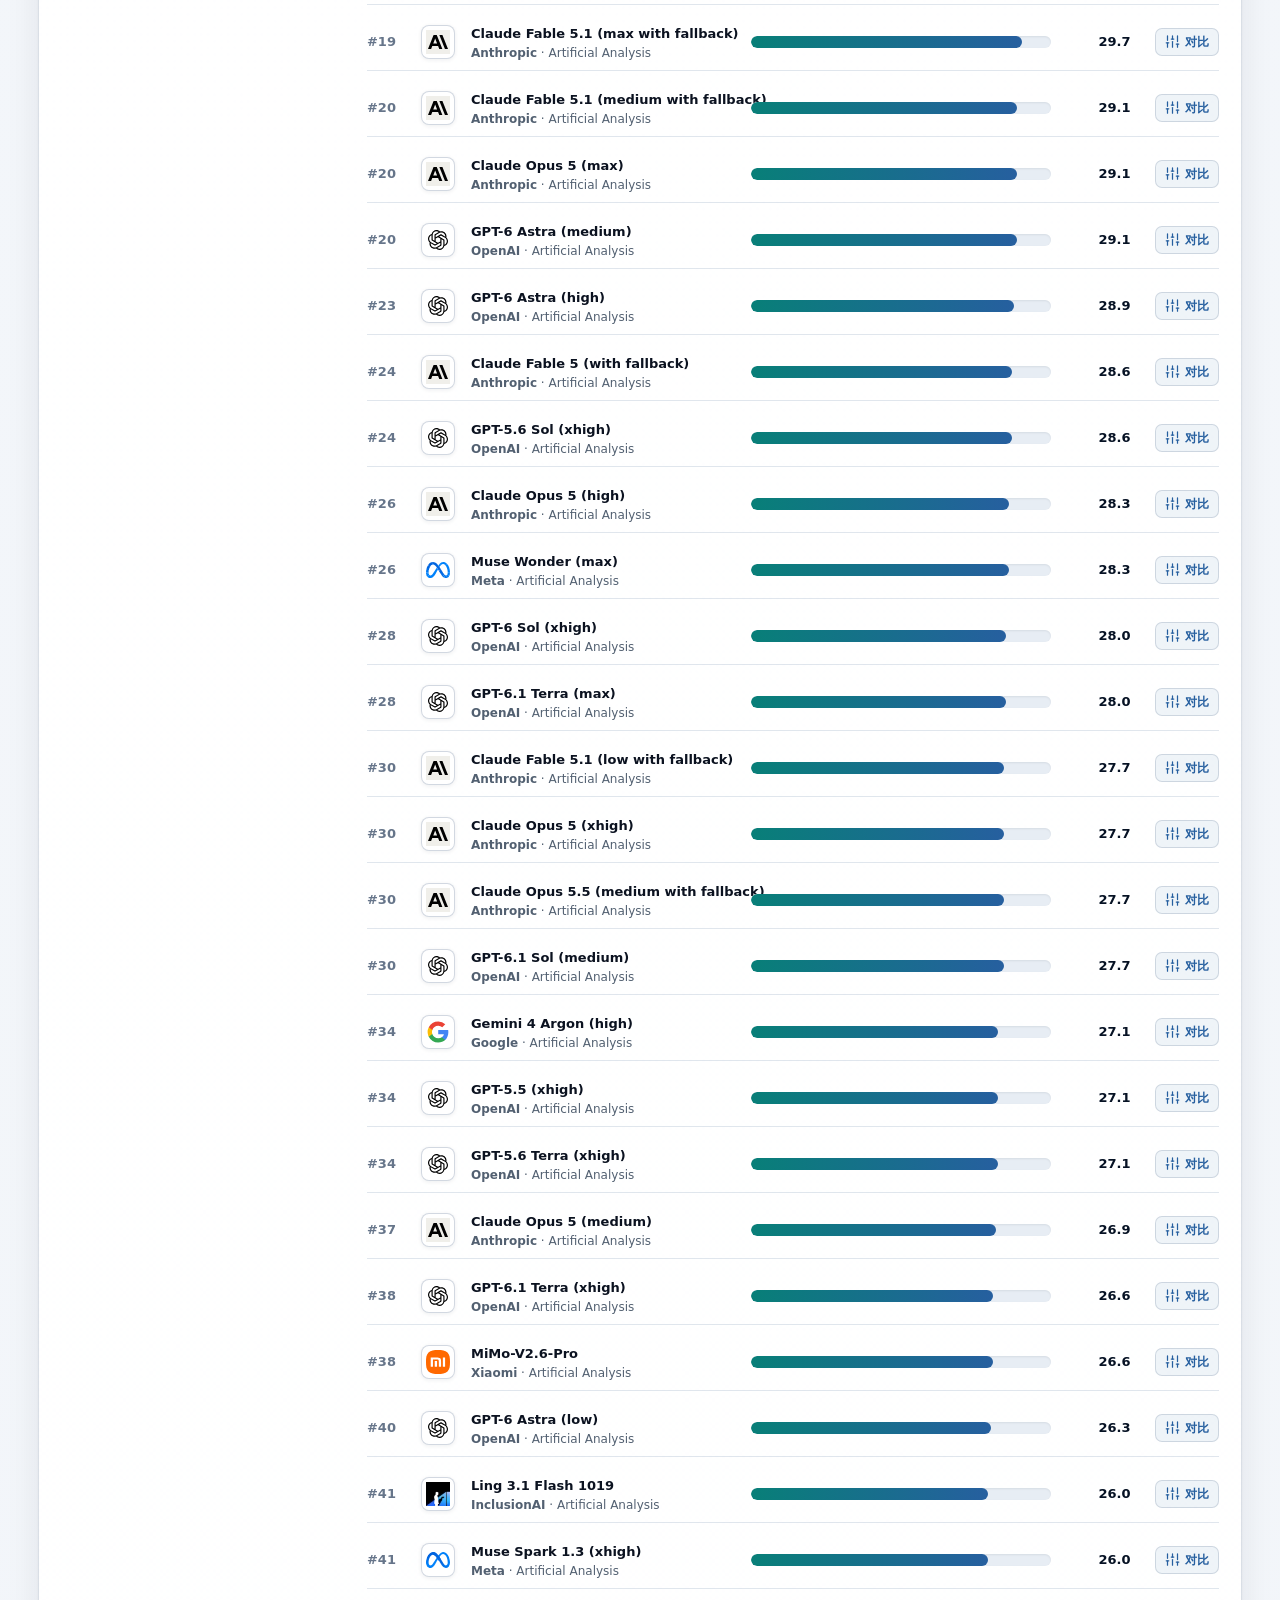
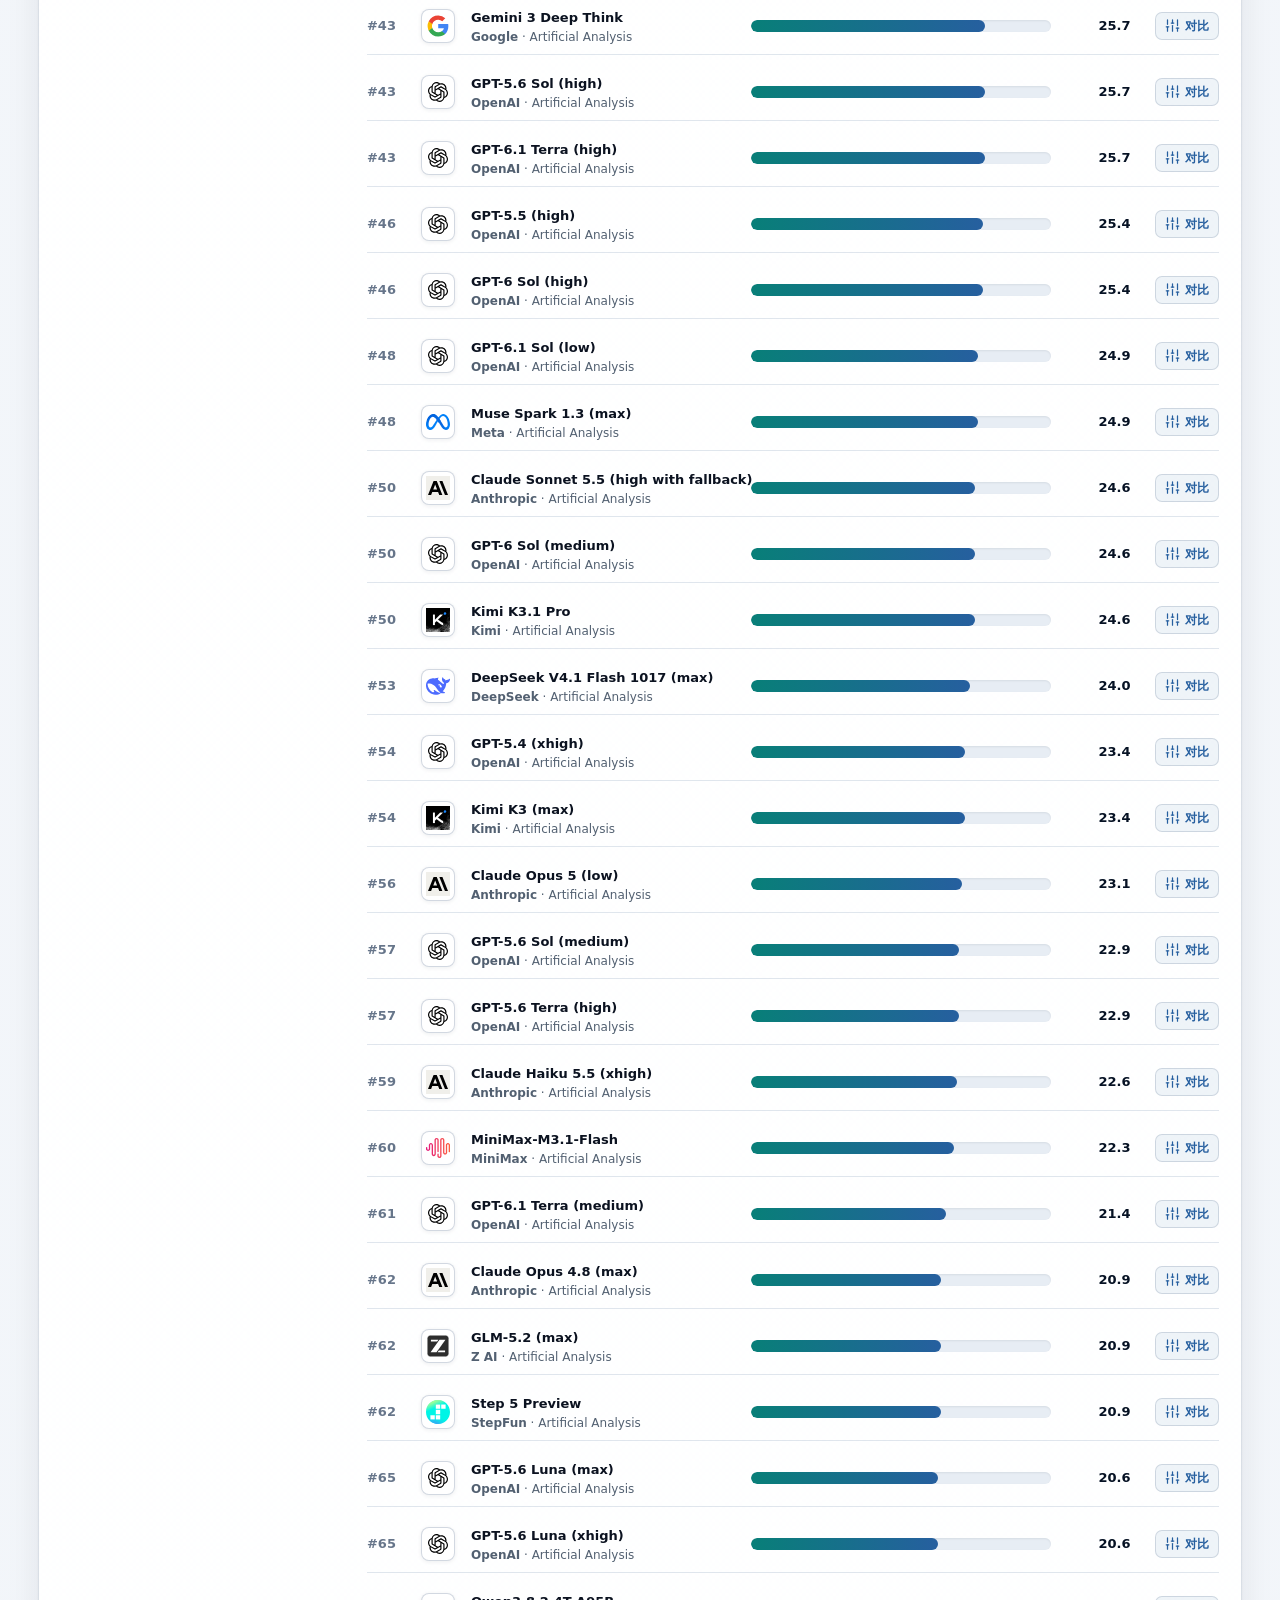
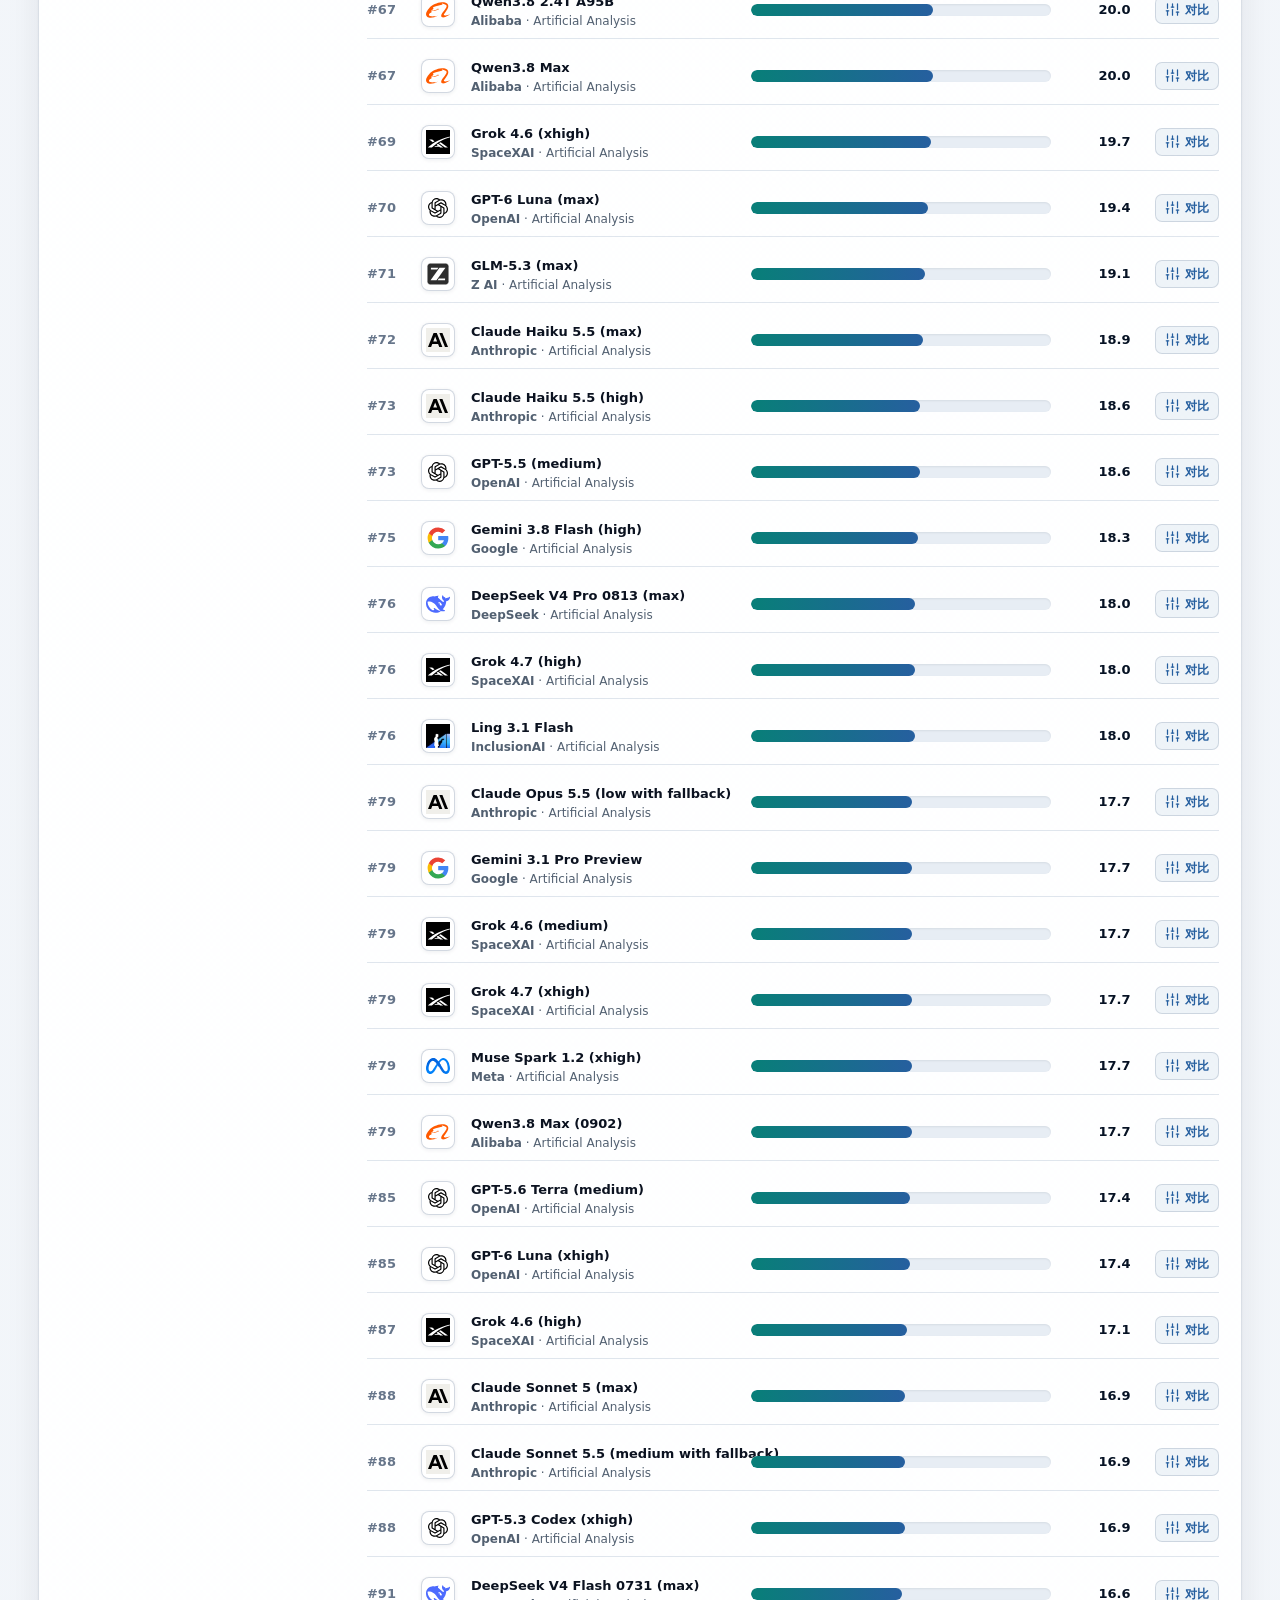
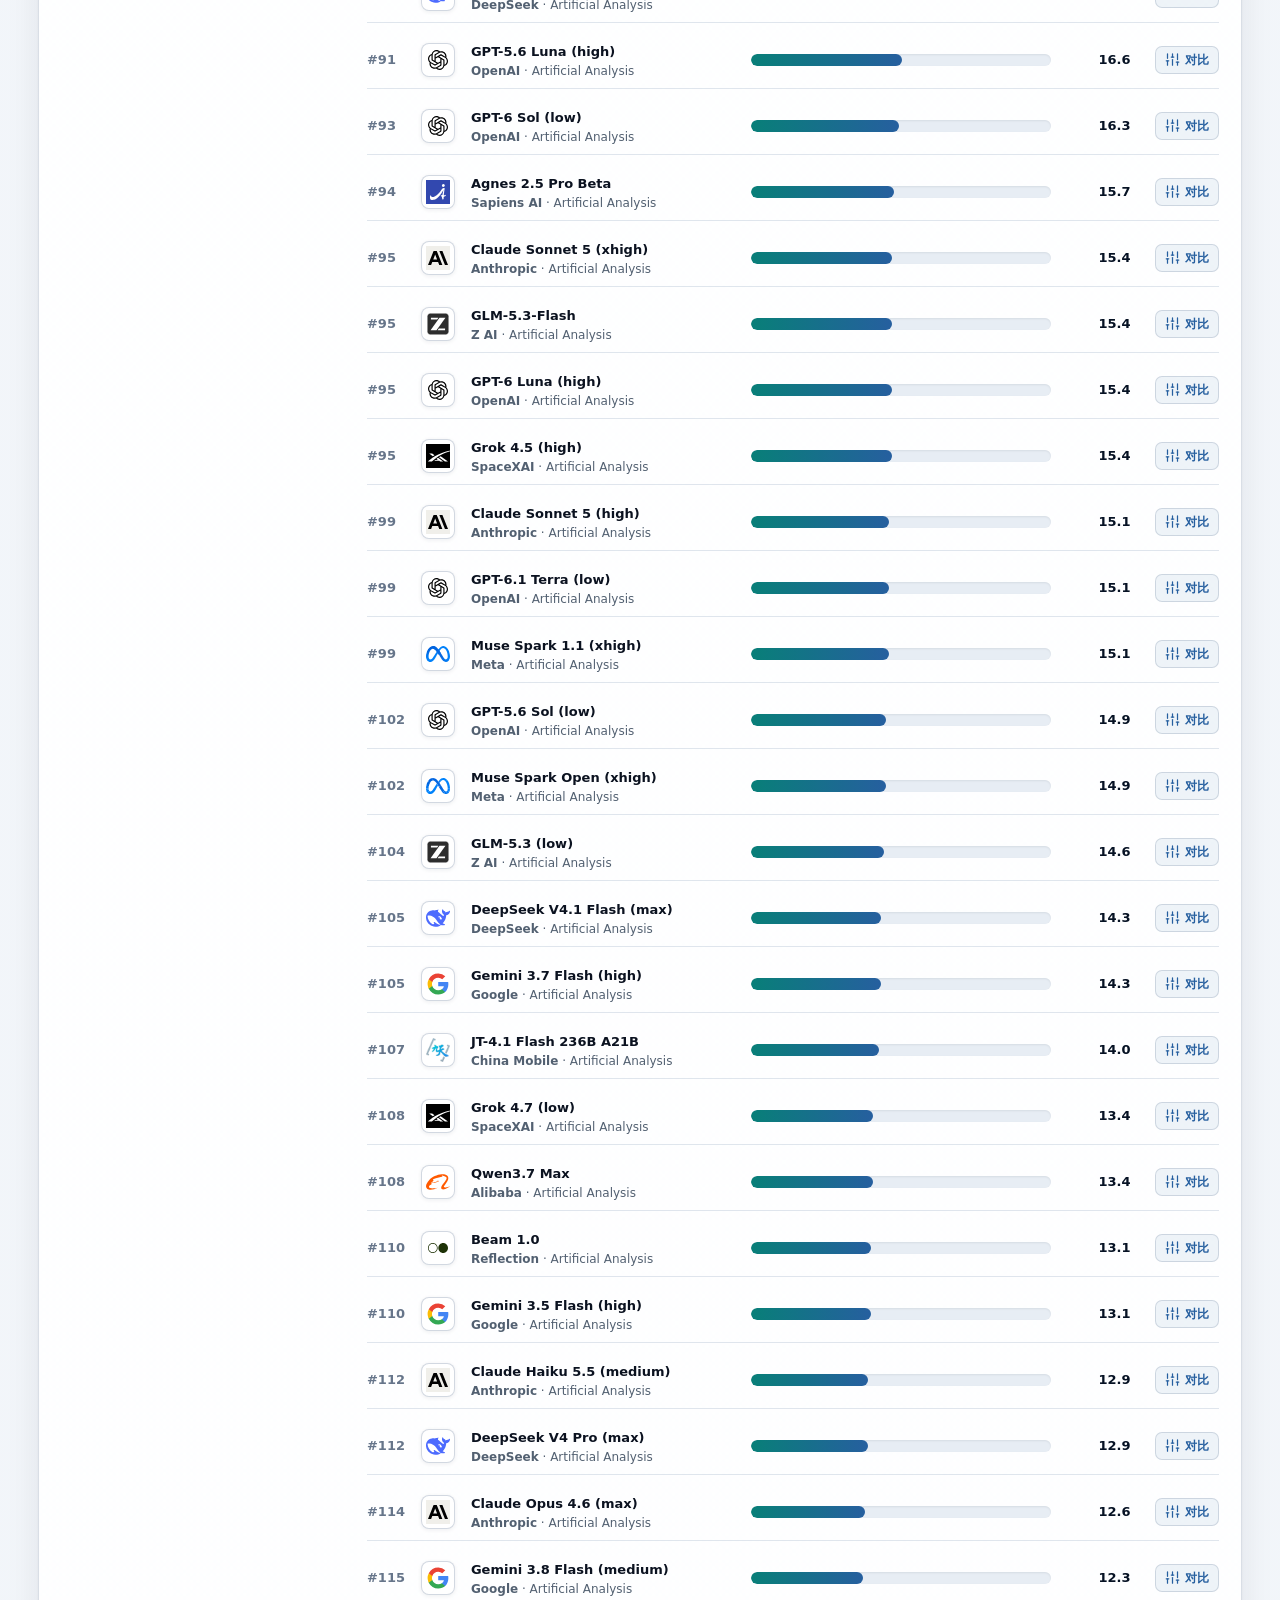
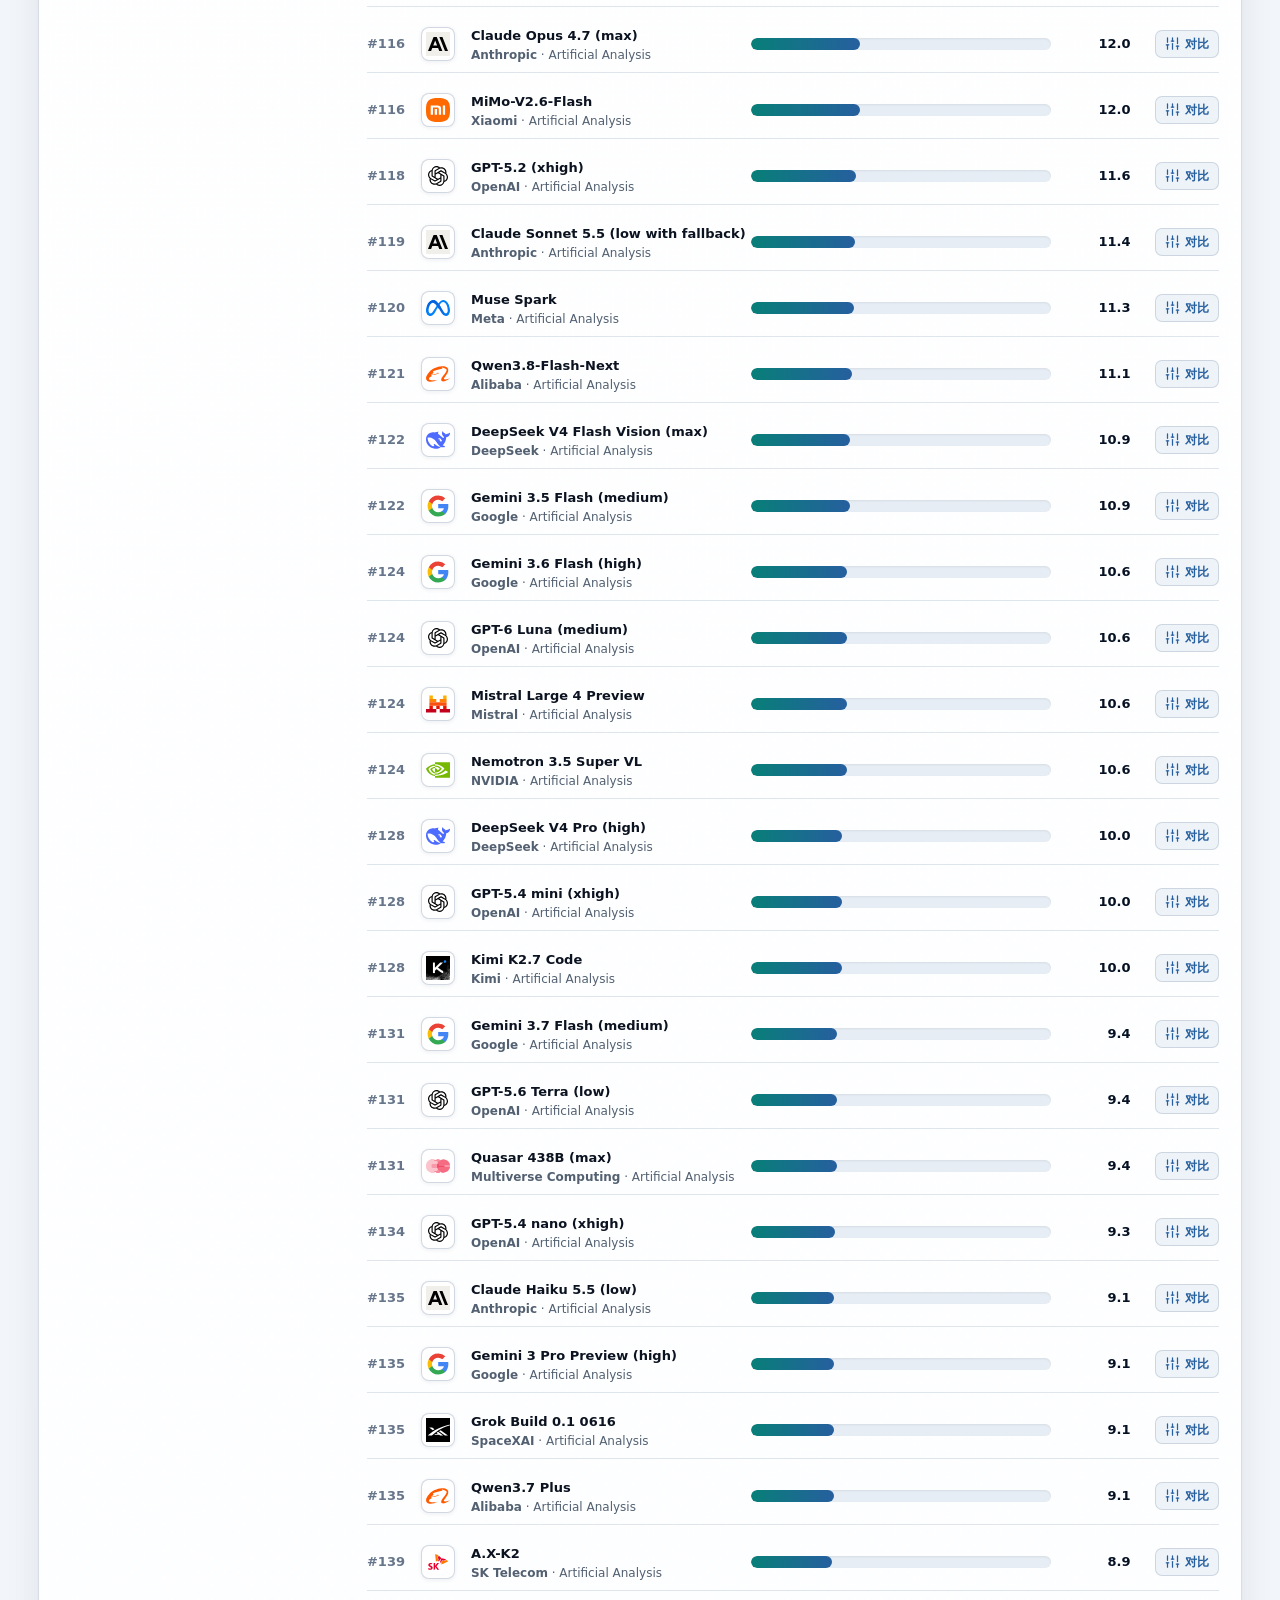
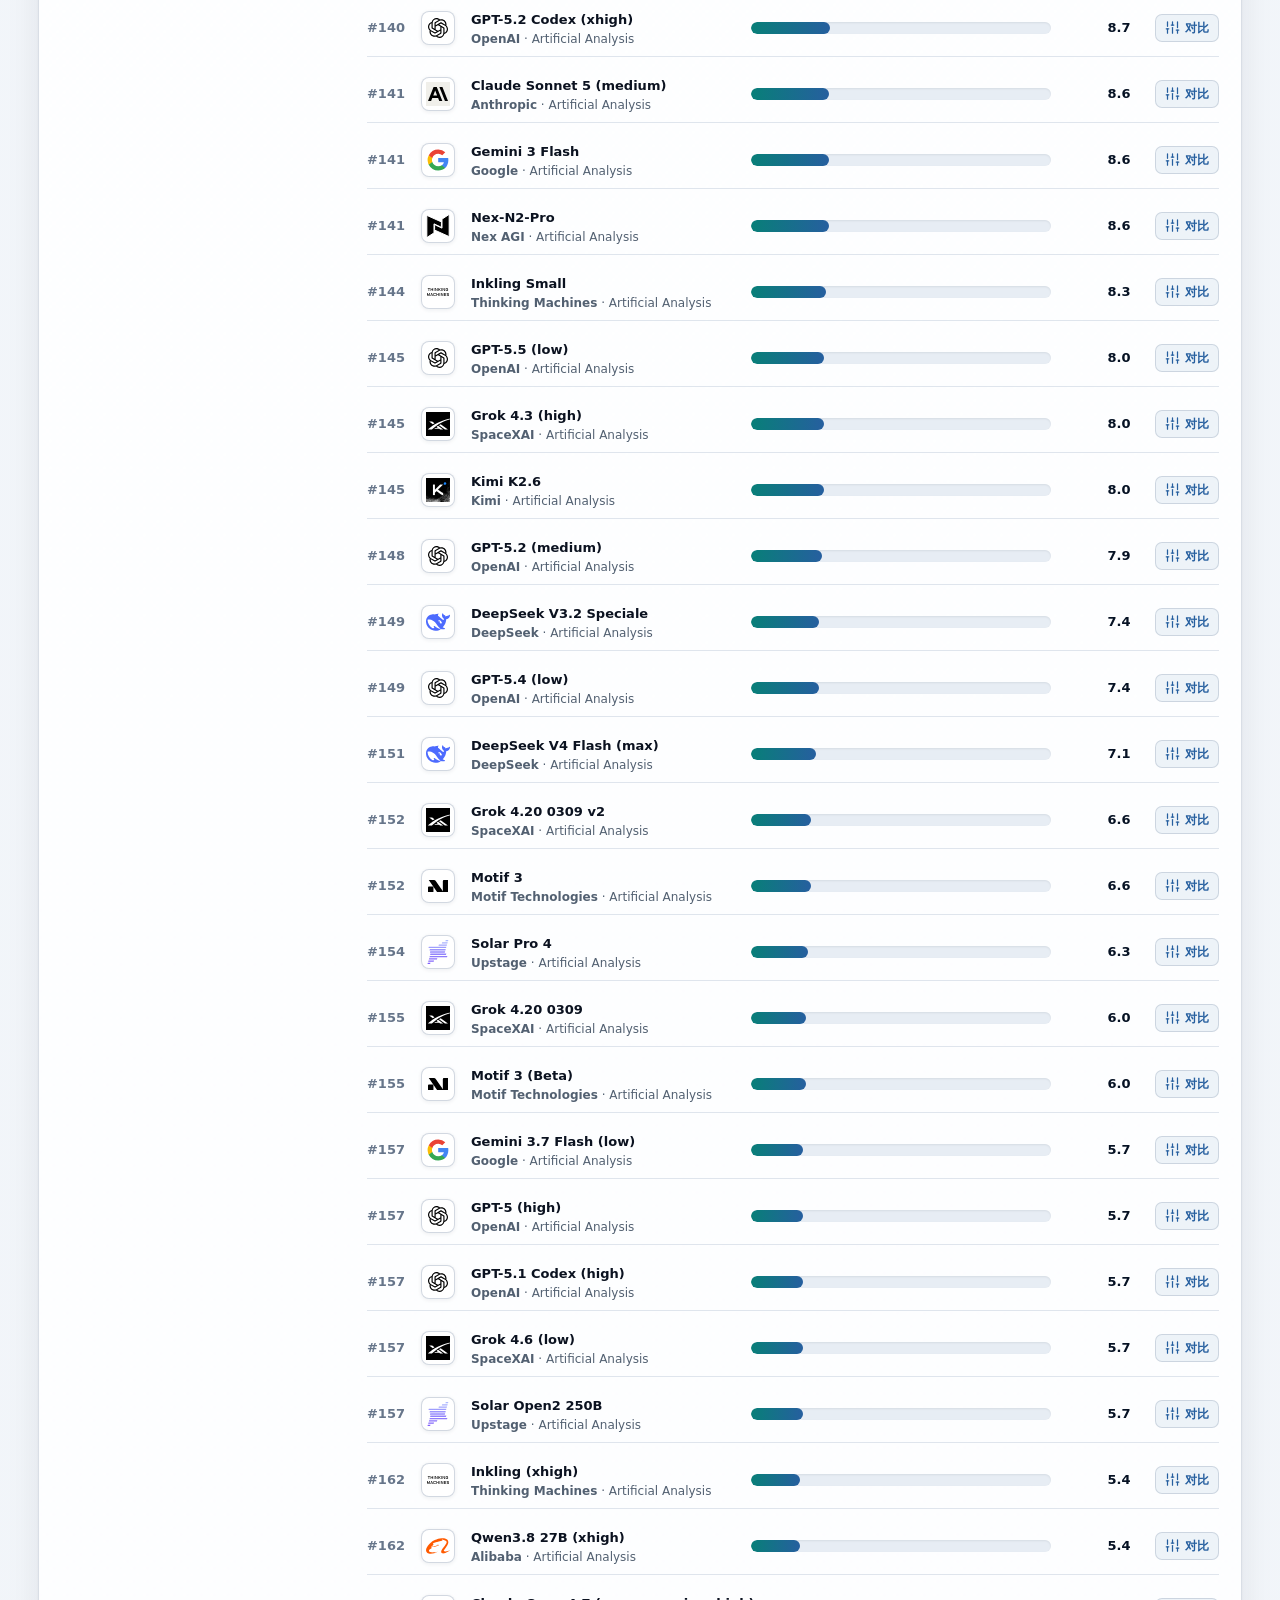
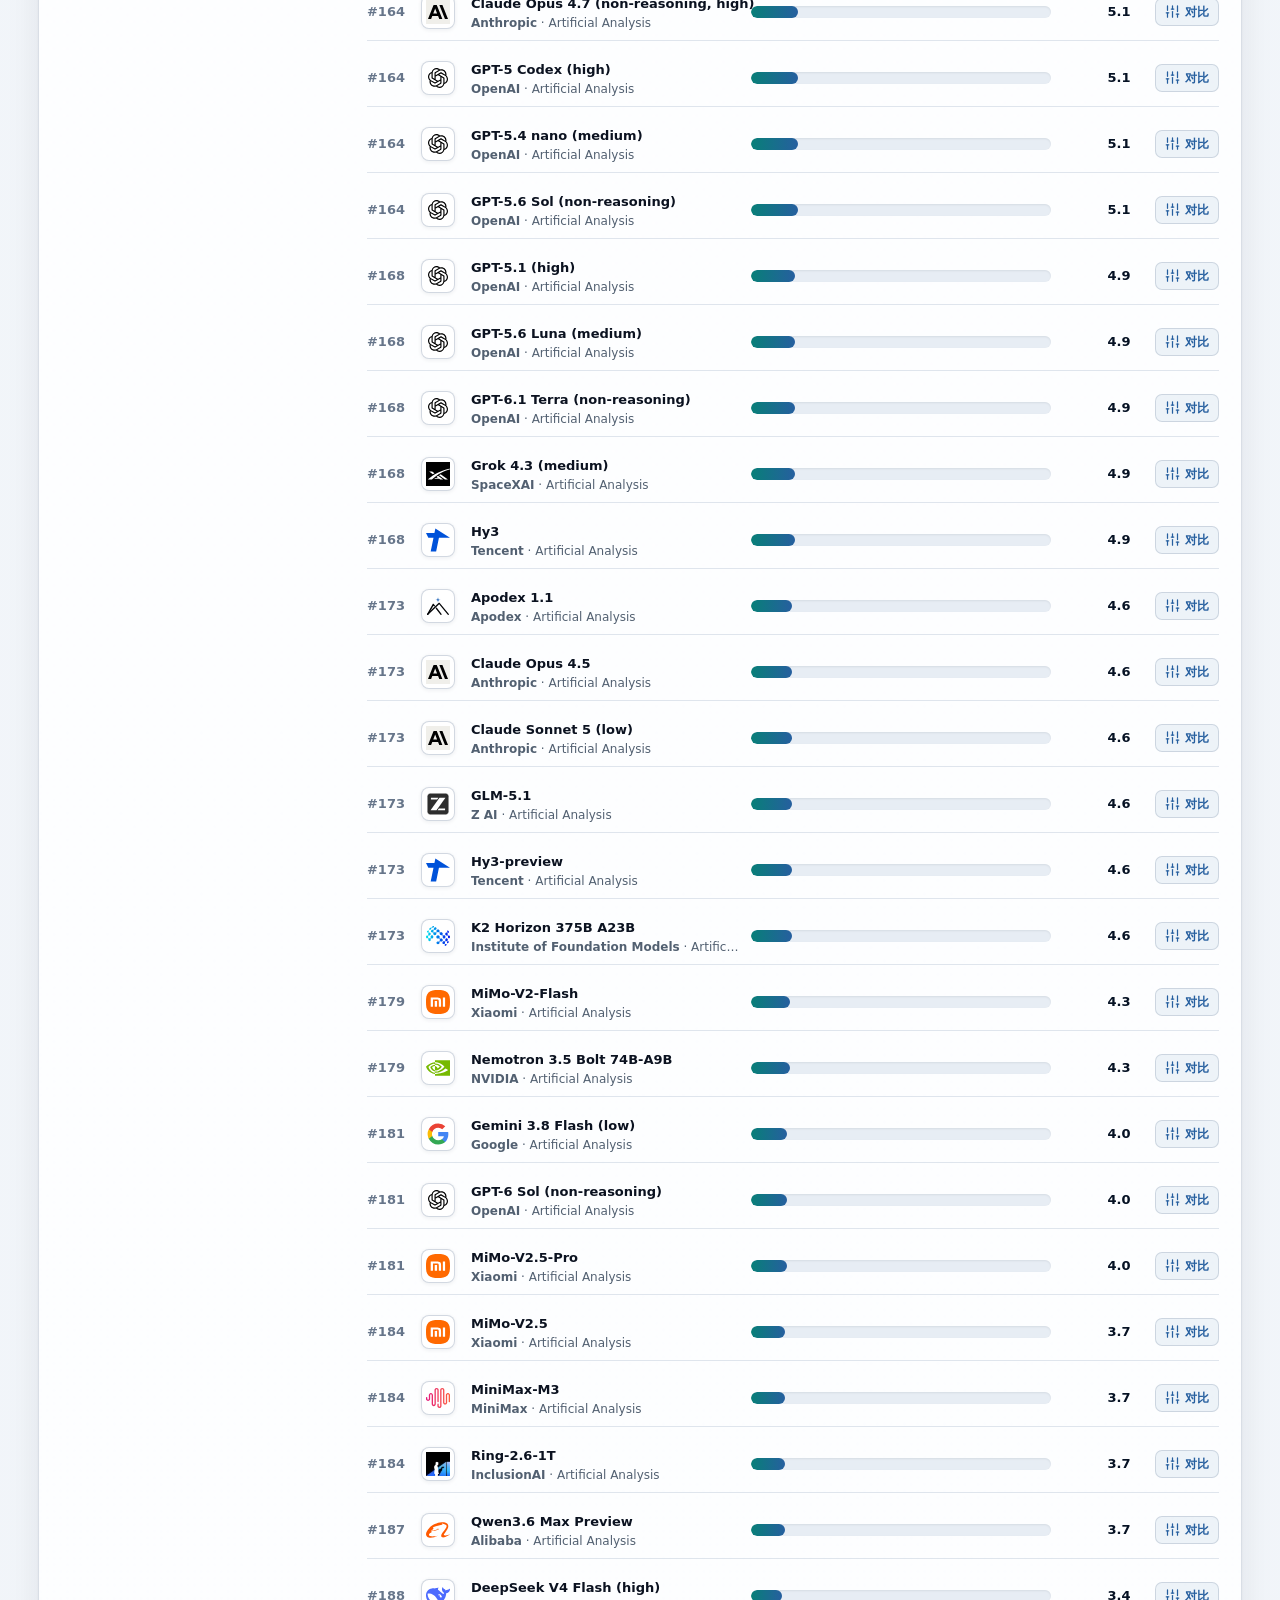
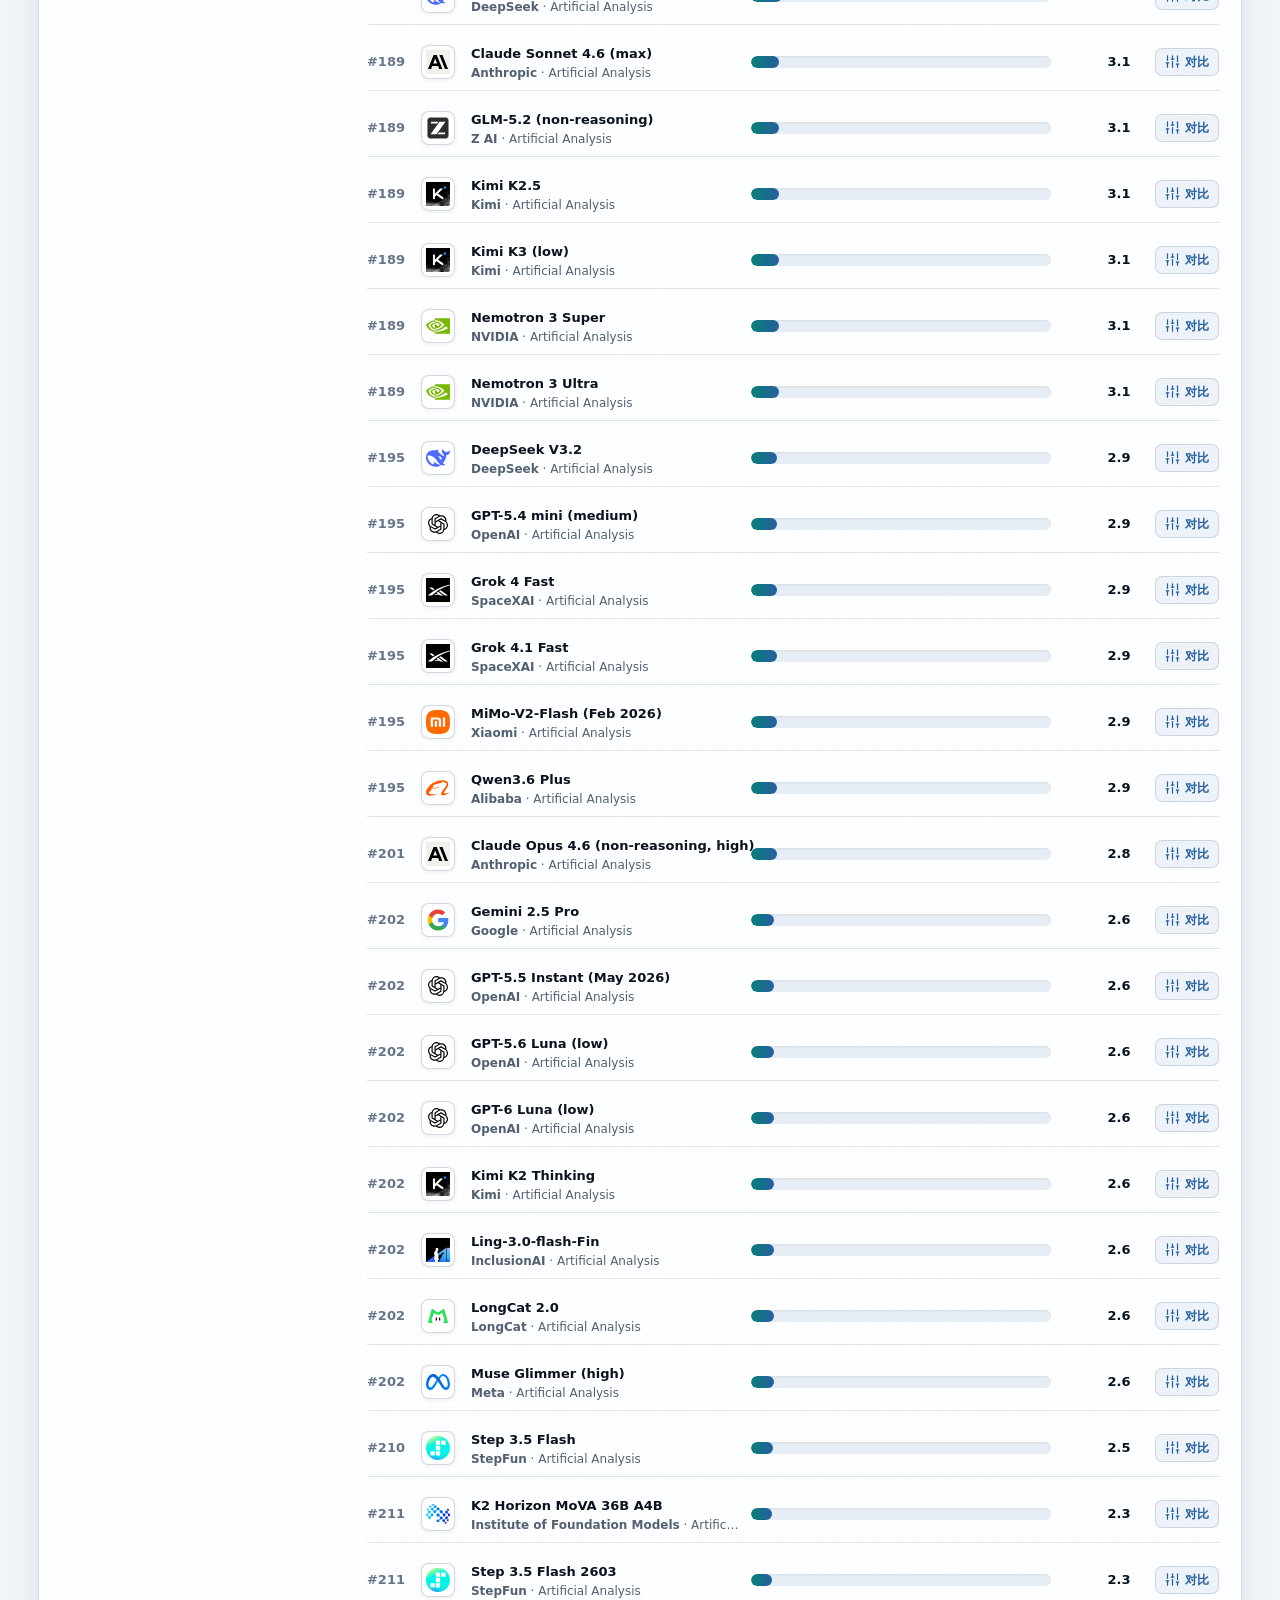
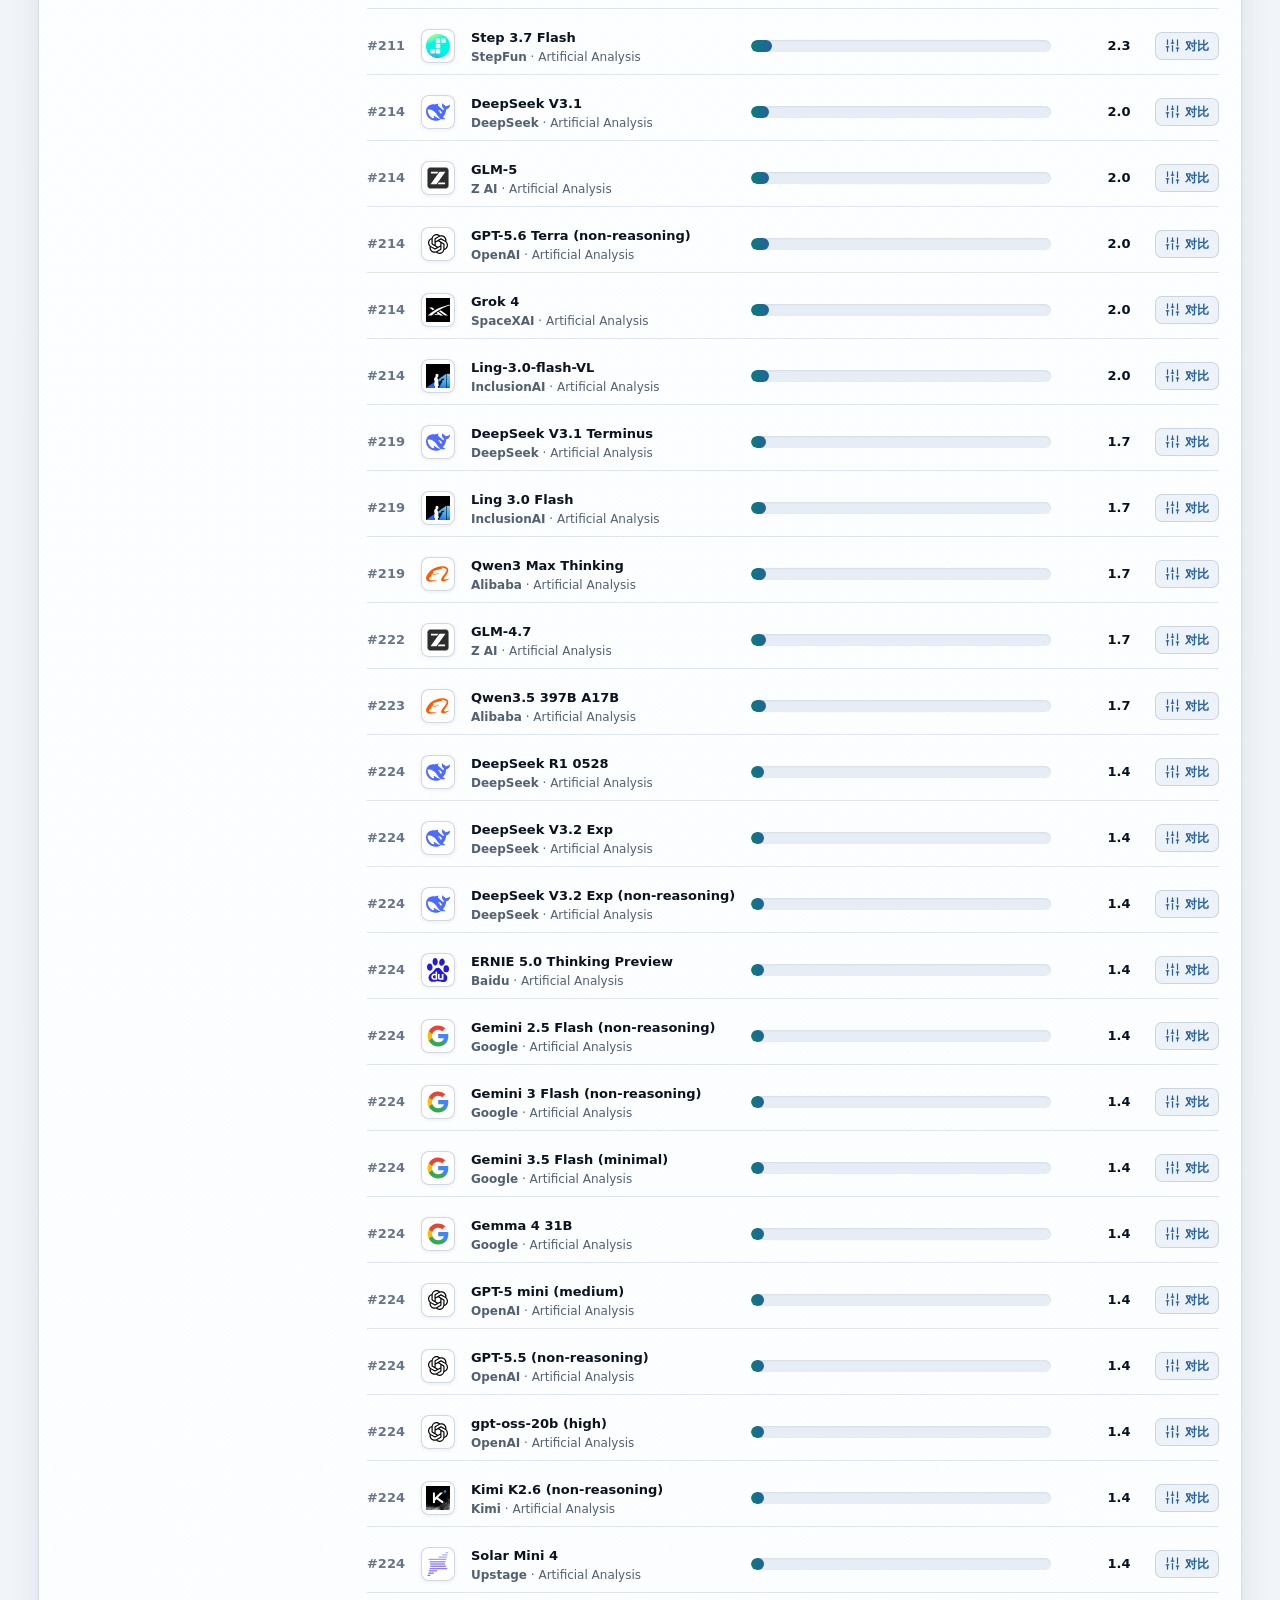
==== commit ea7ecc51: "Update Artificial Analysis model data" ====
--- a/docs/benchmark.html
+++ b/docs/benchmark.html
@@ -186,7 +186,7 @@
       </label>
     </template>
 
-    <script src="./data/models.js?v=4420b80cda86"></script>
+    <script src="./data/models.js?v=9425cb879801"></script>
     <script src="./app-utils.js?v=20260812-pricing3"></script>
     <script src="./app.js?v=20260922-aa-fields"></script>
   </body>
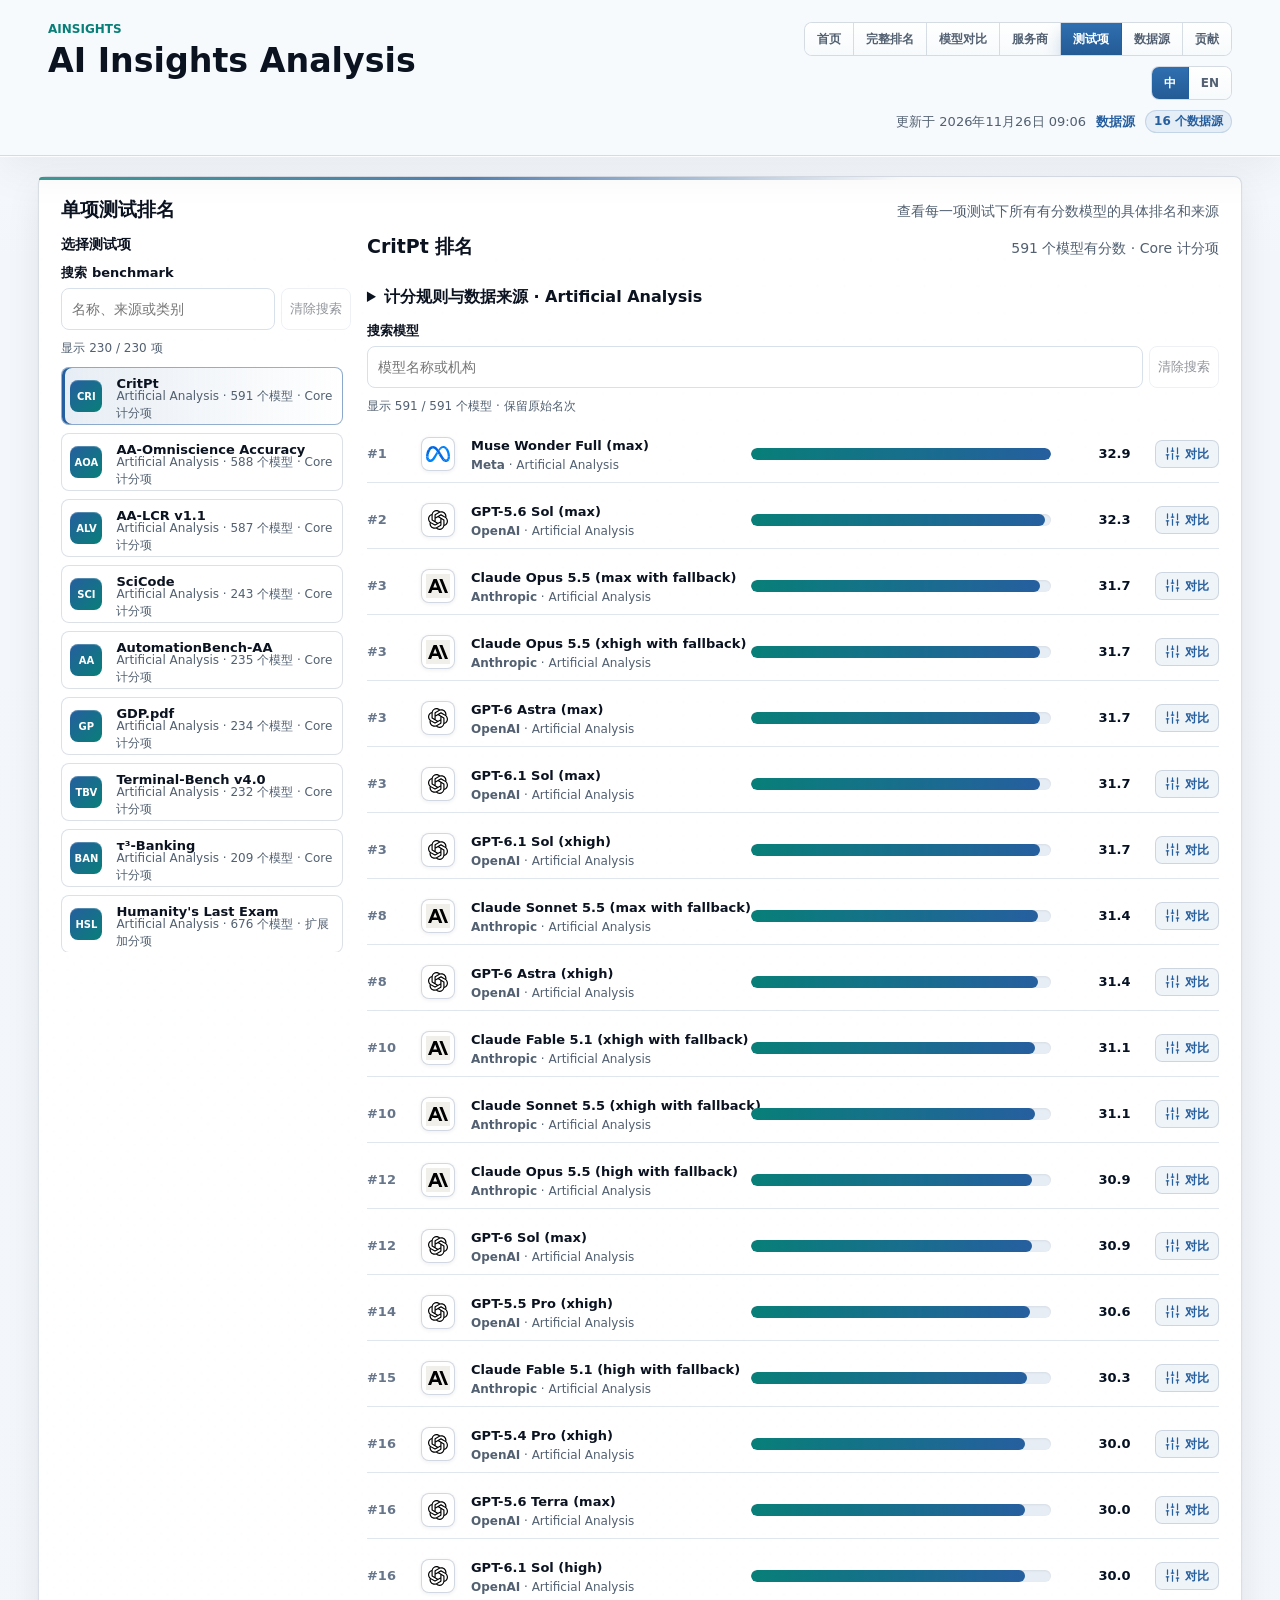
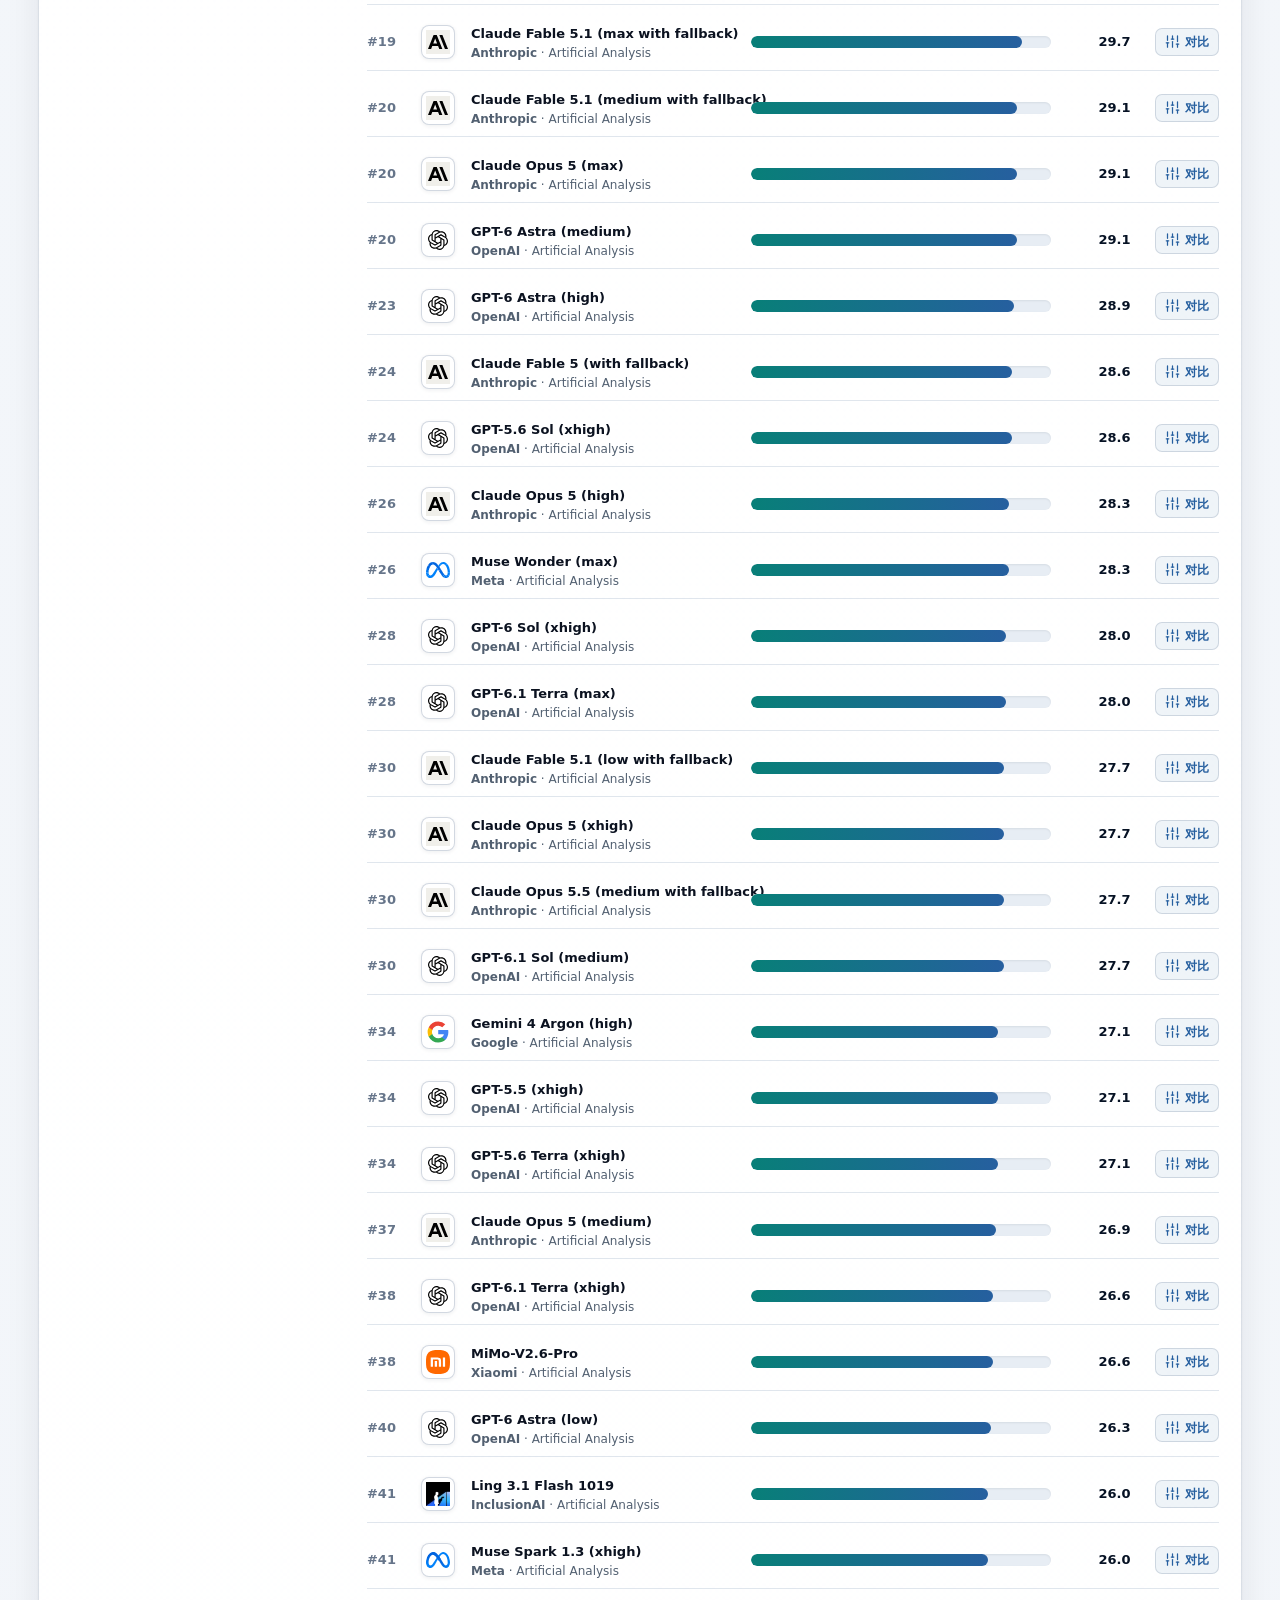
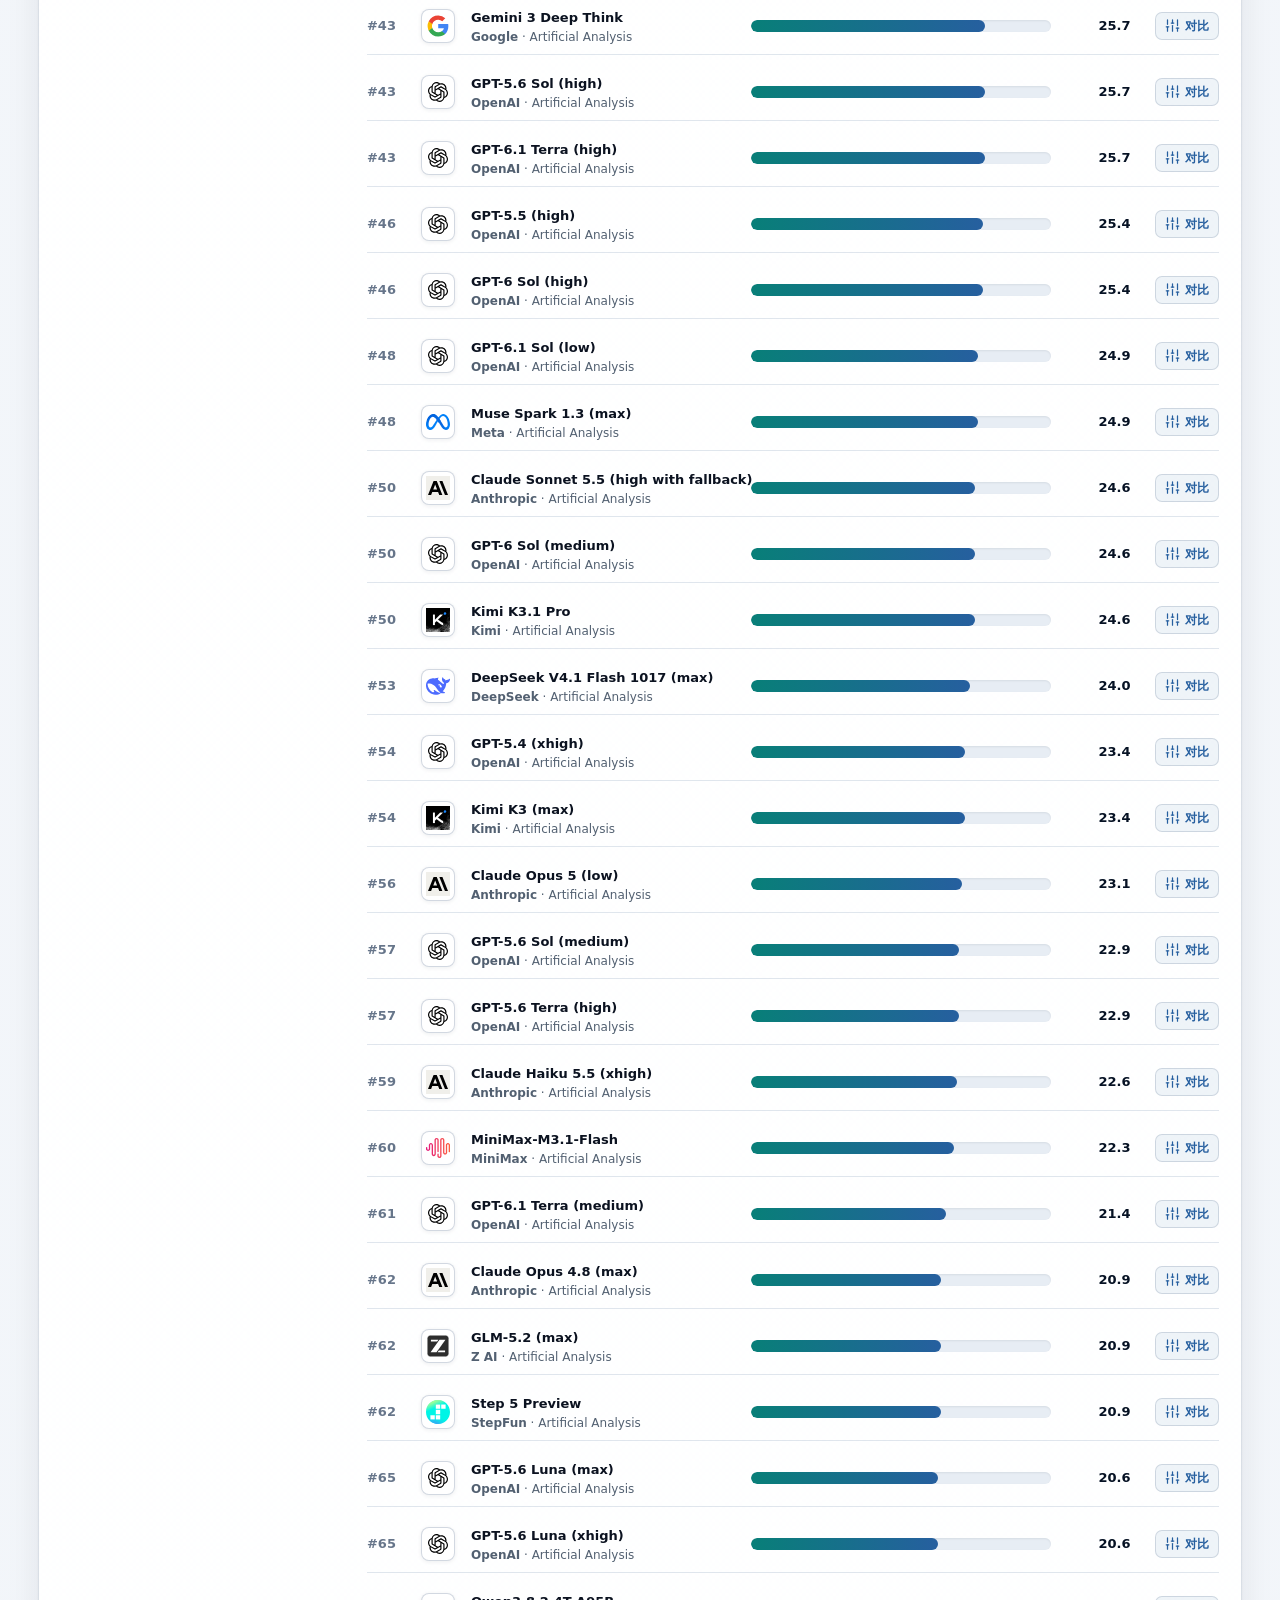
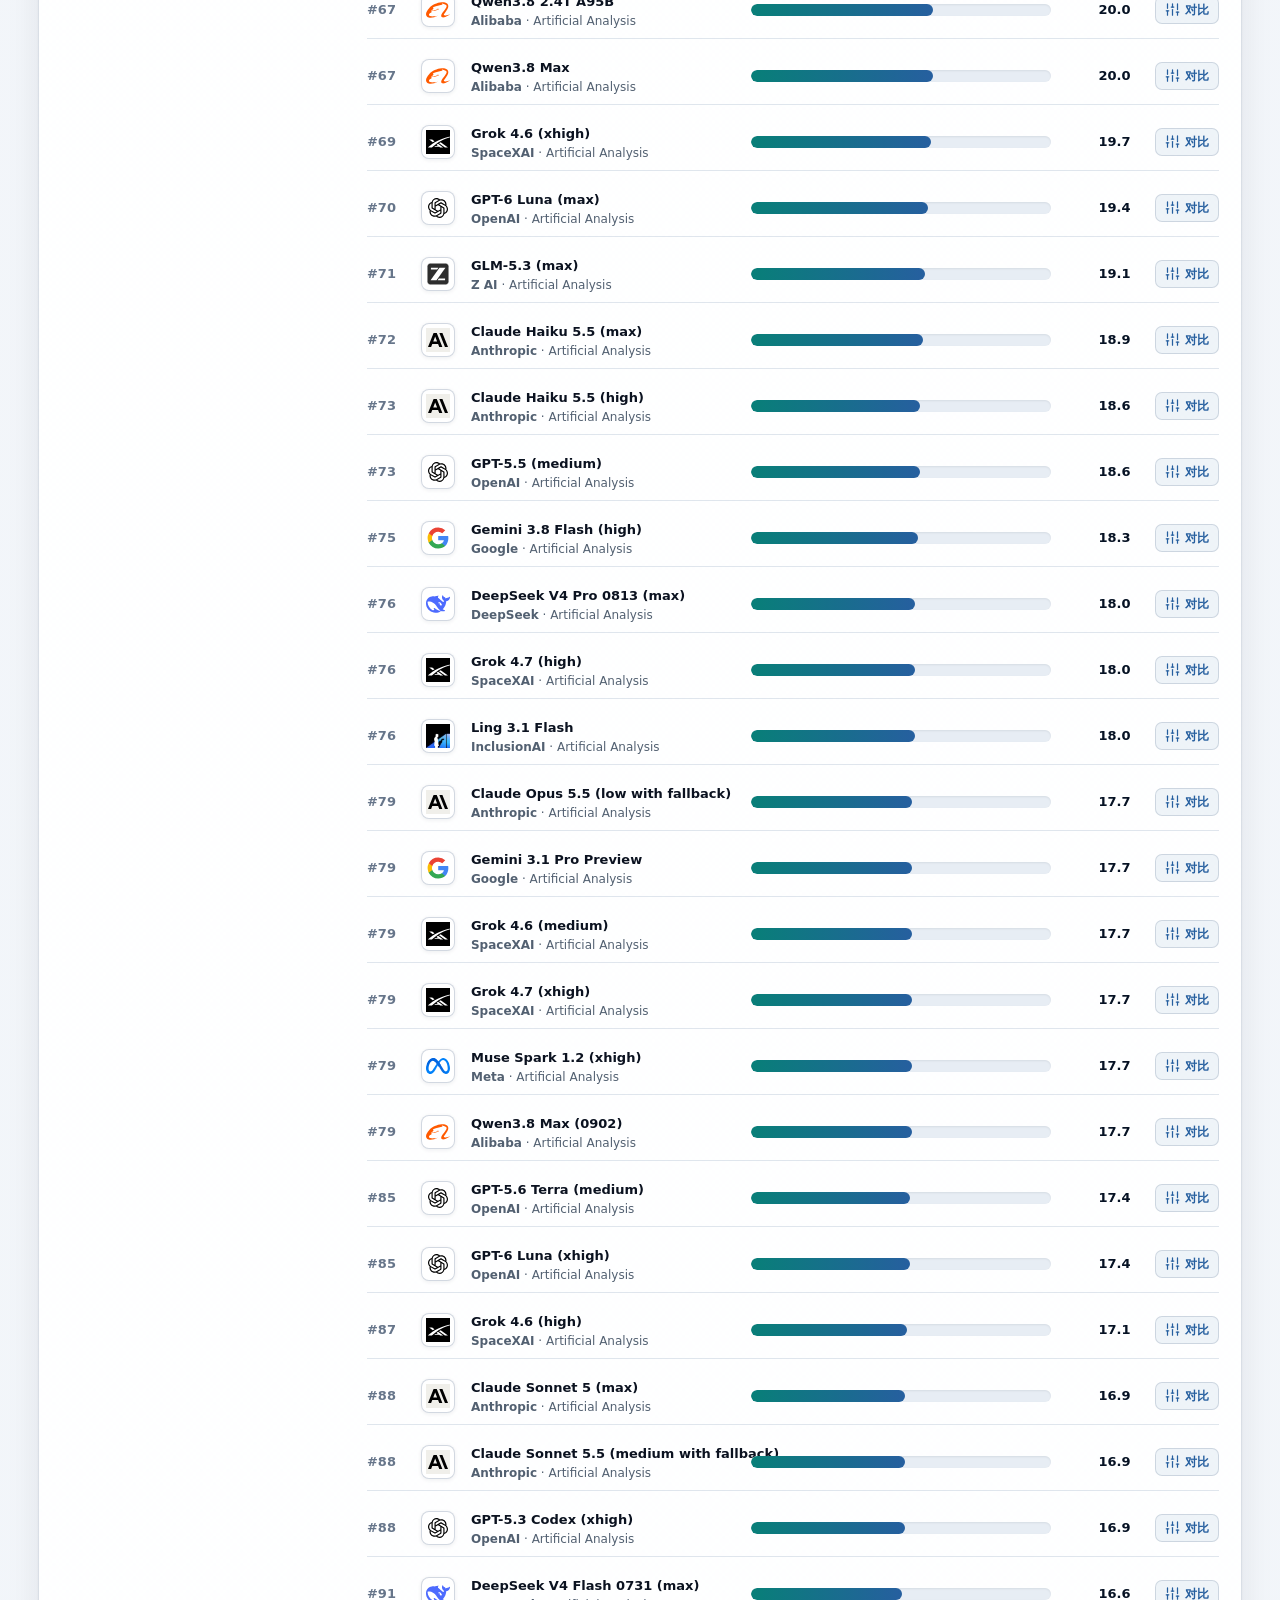
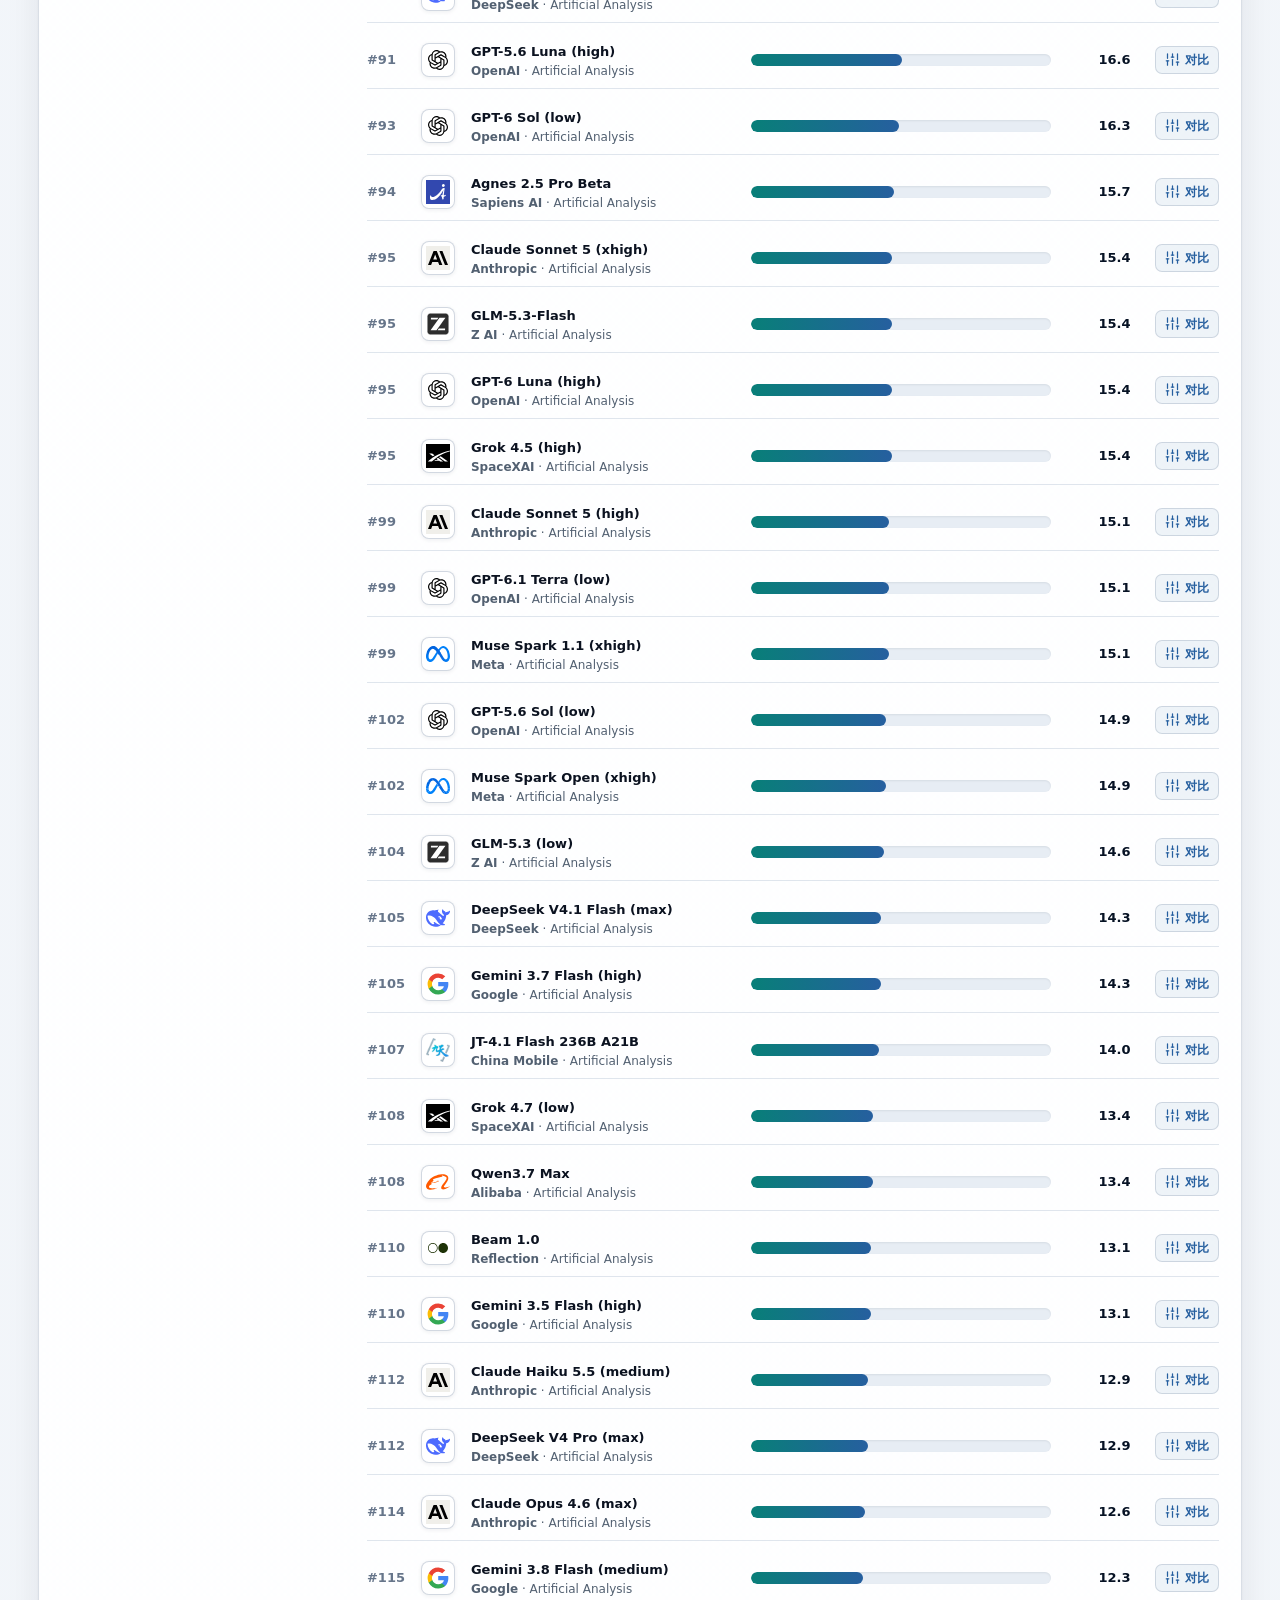
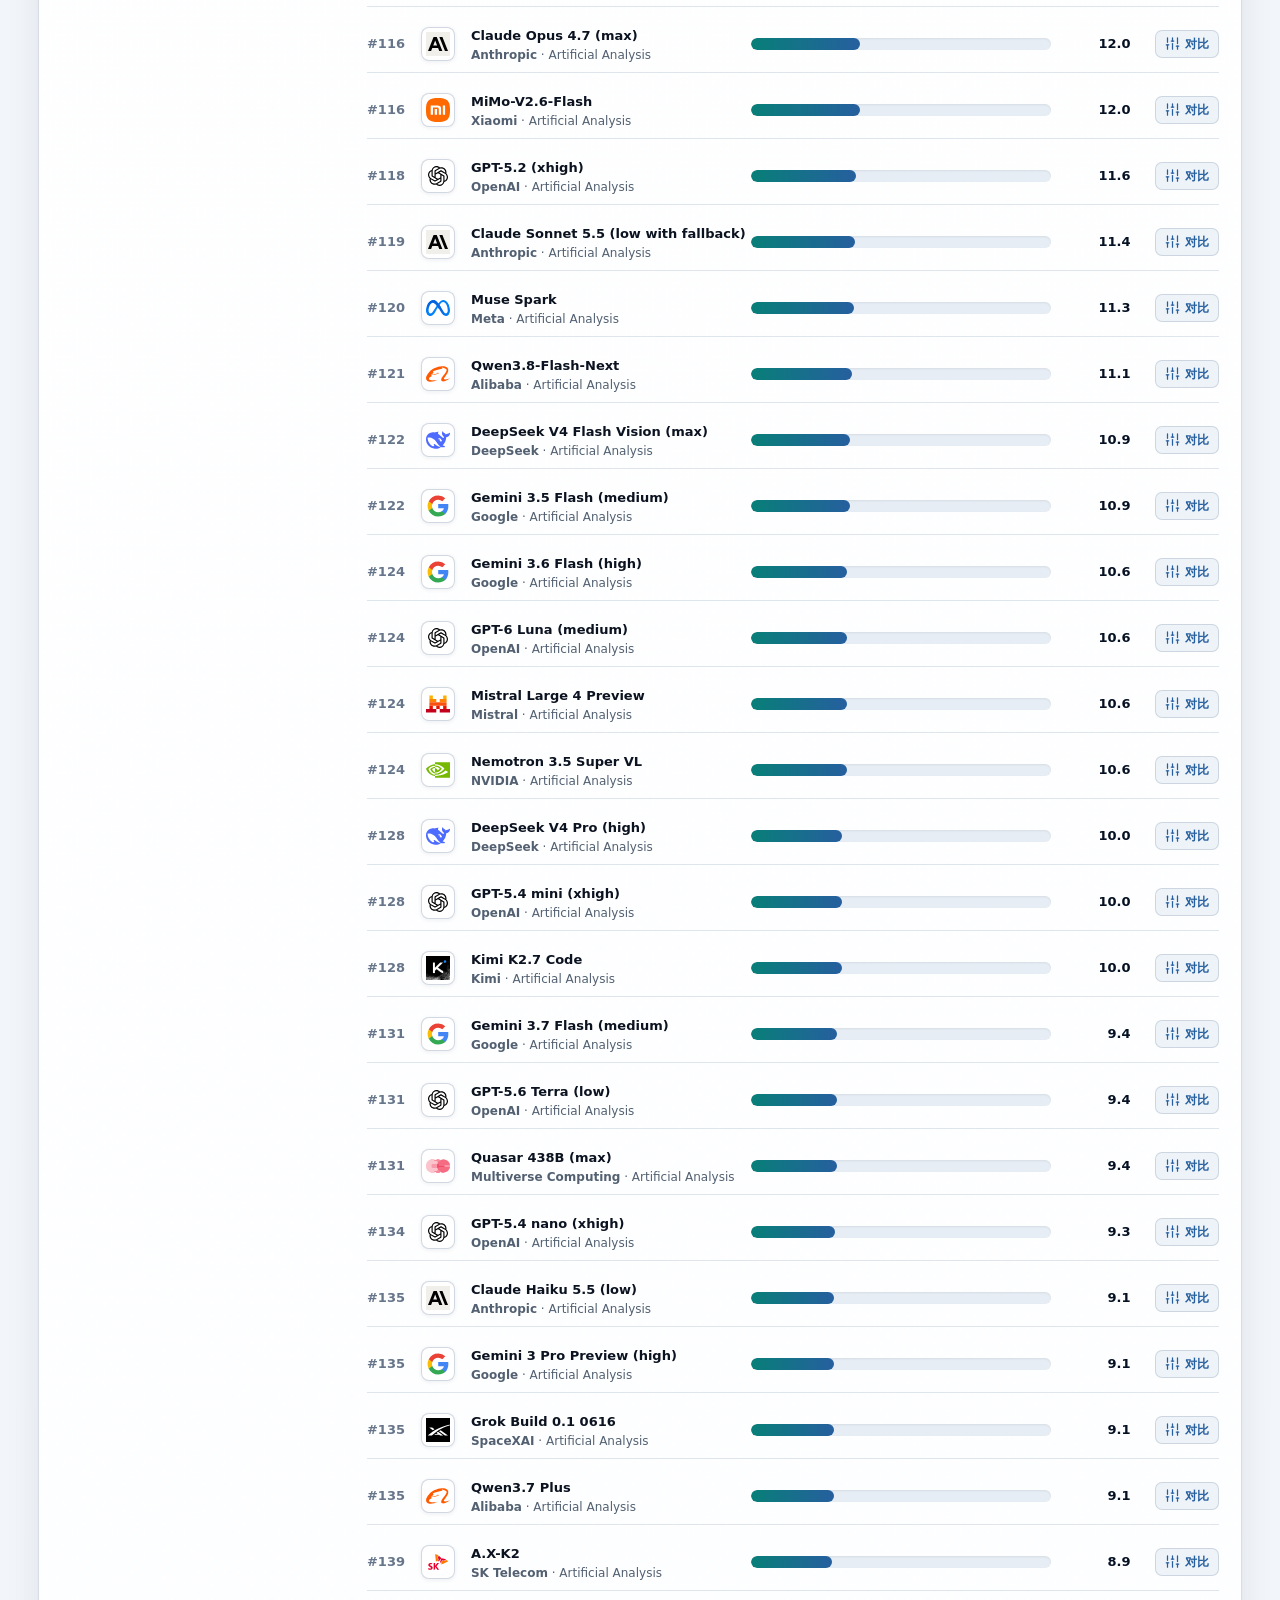
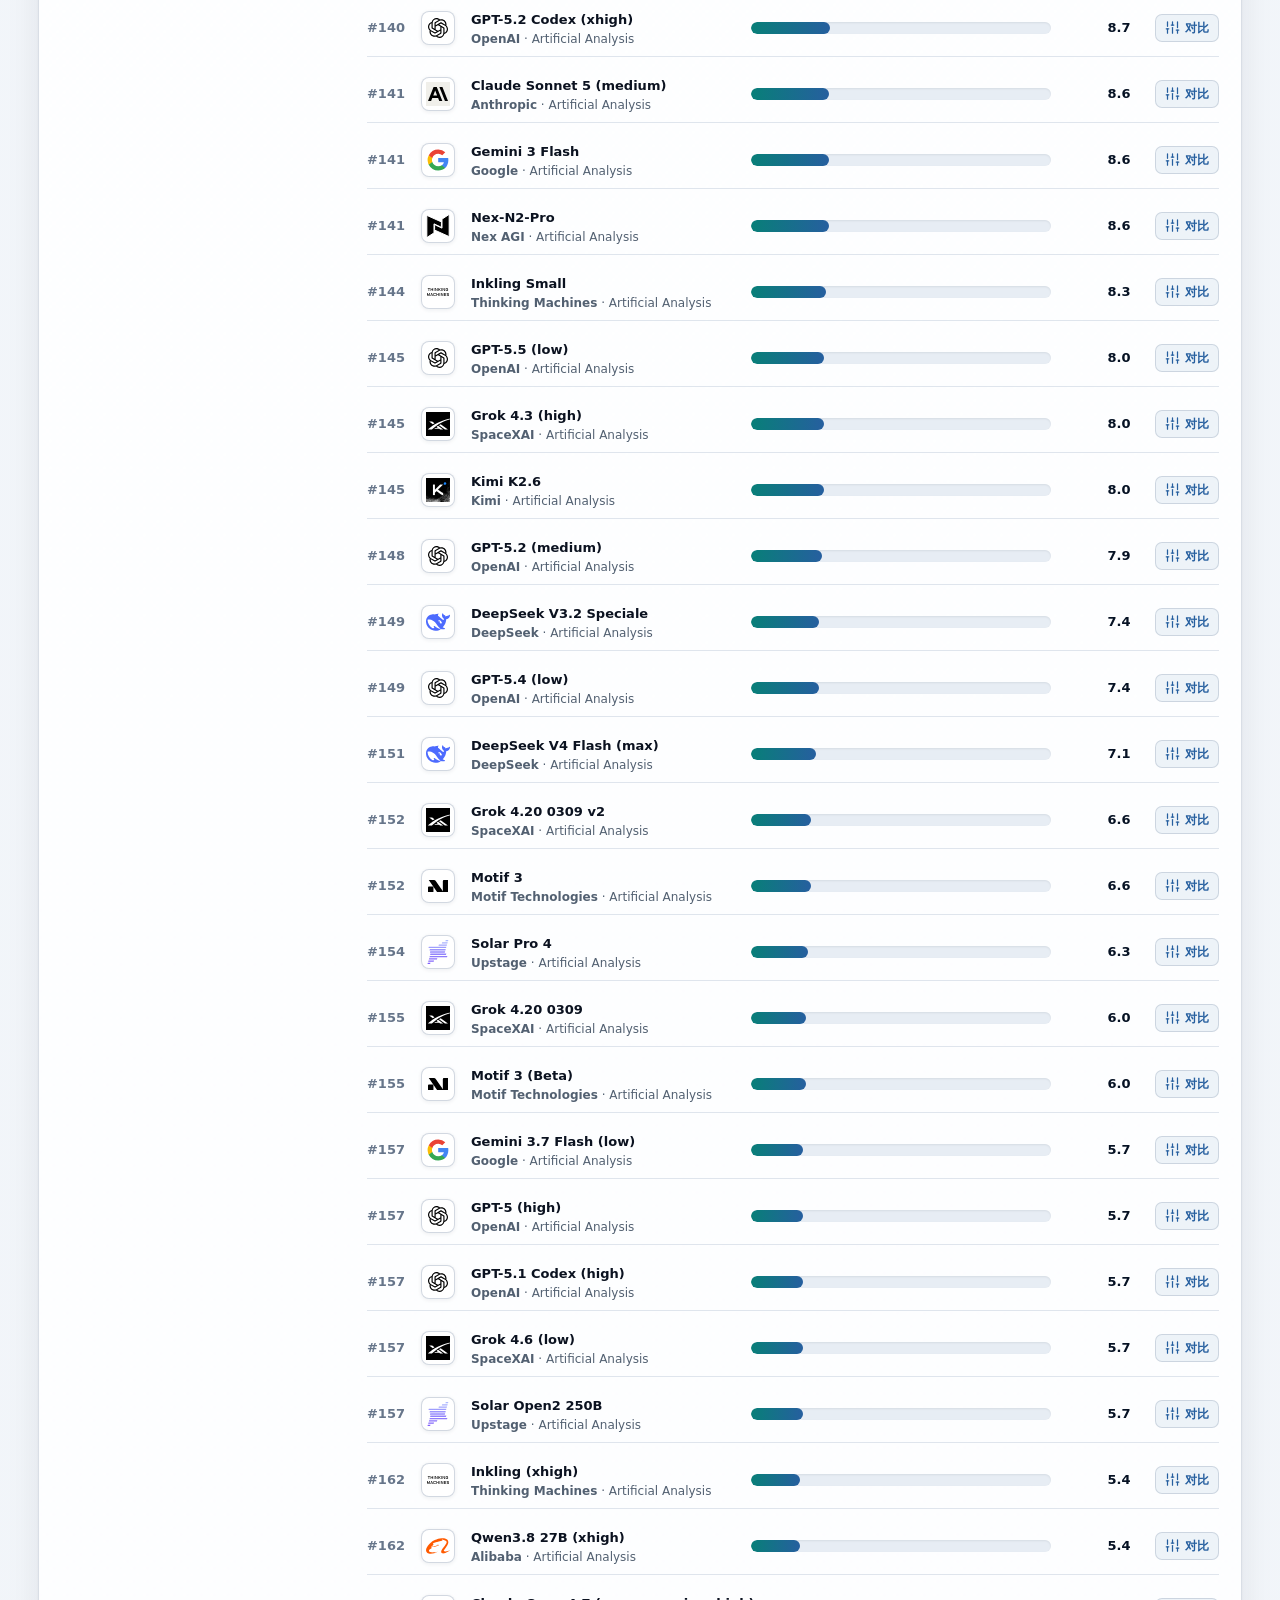
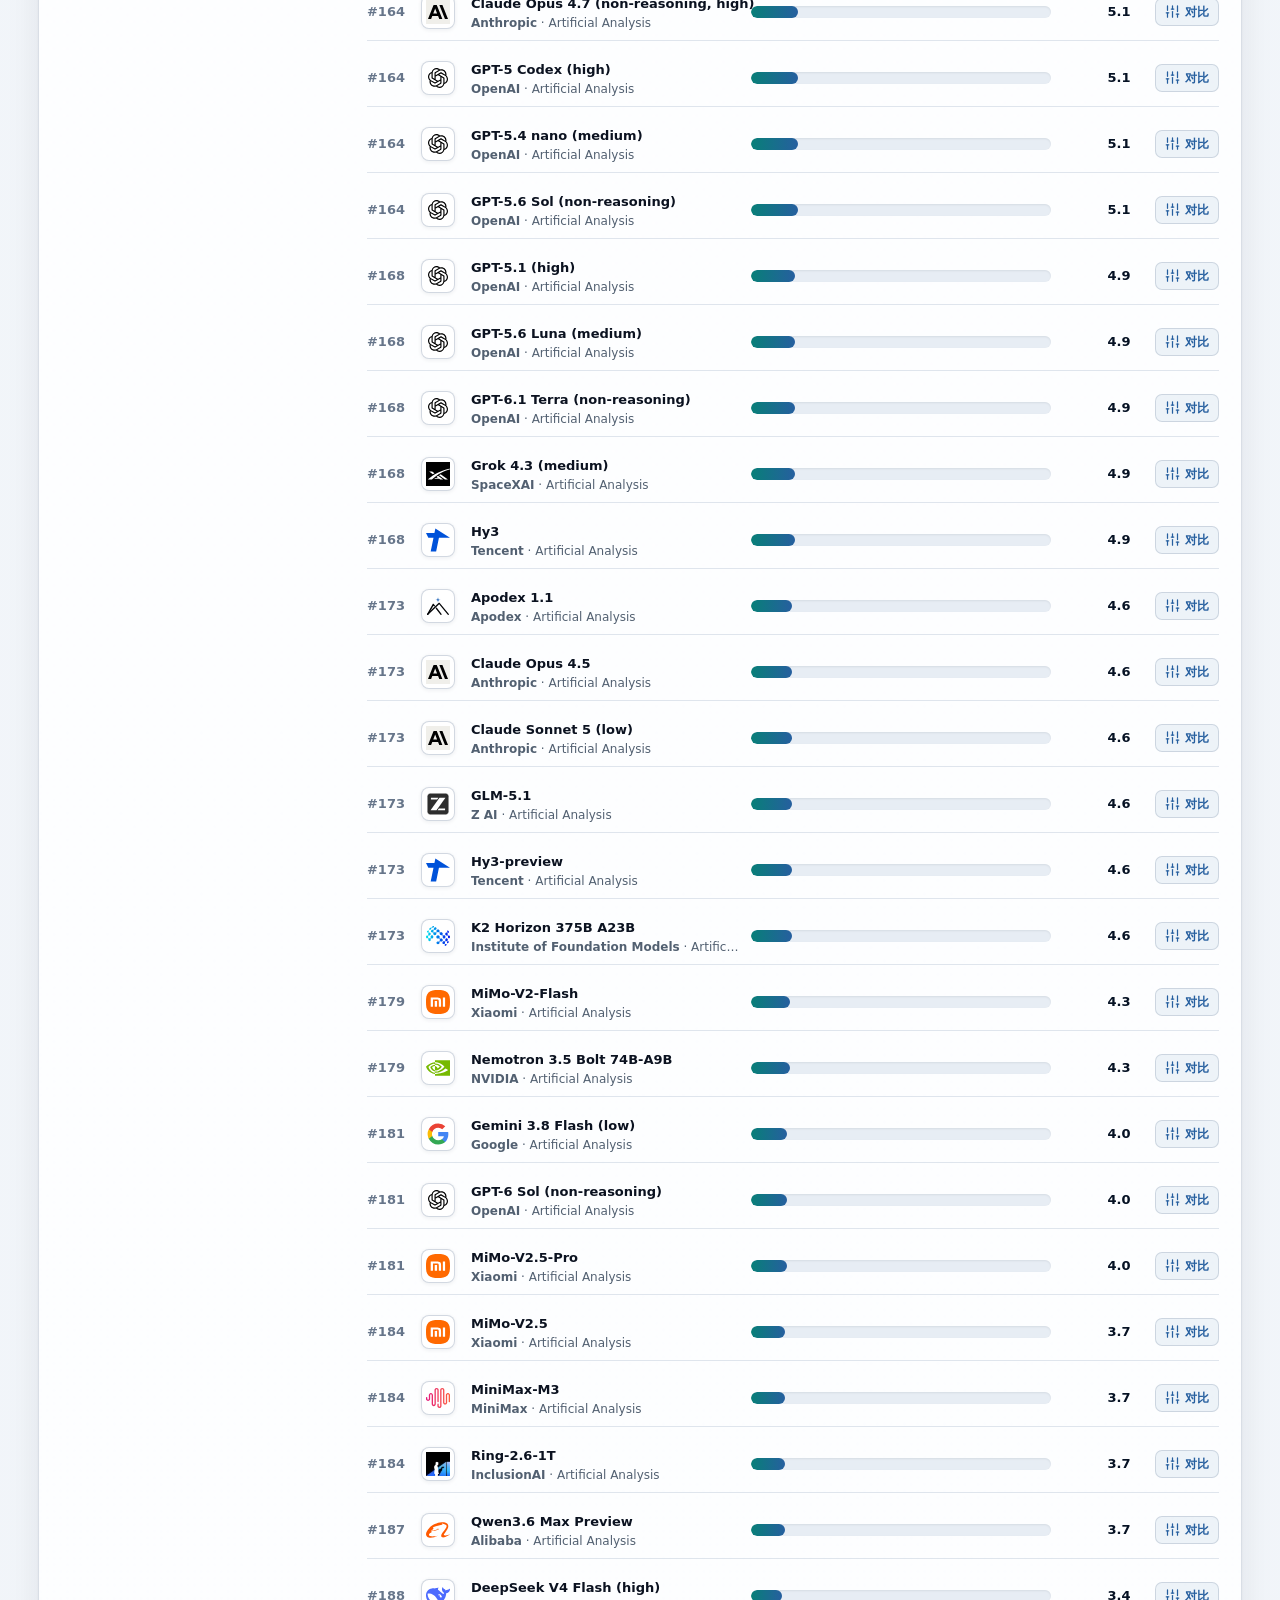
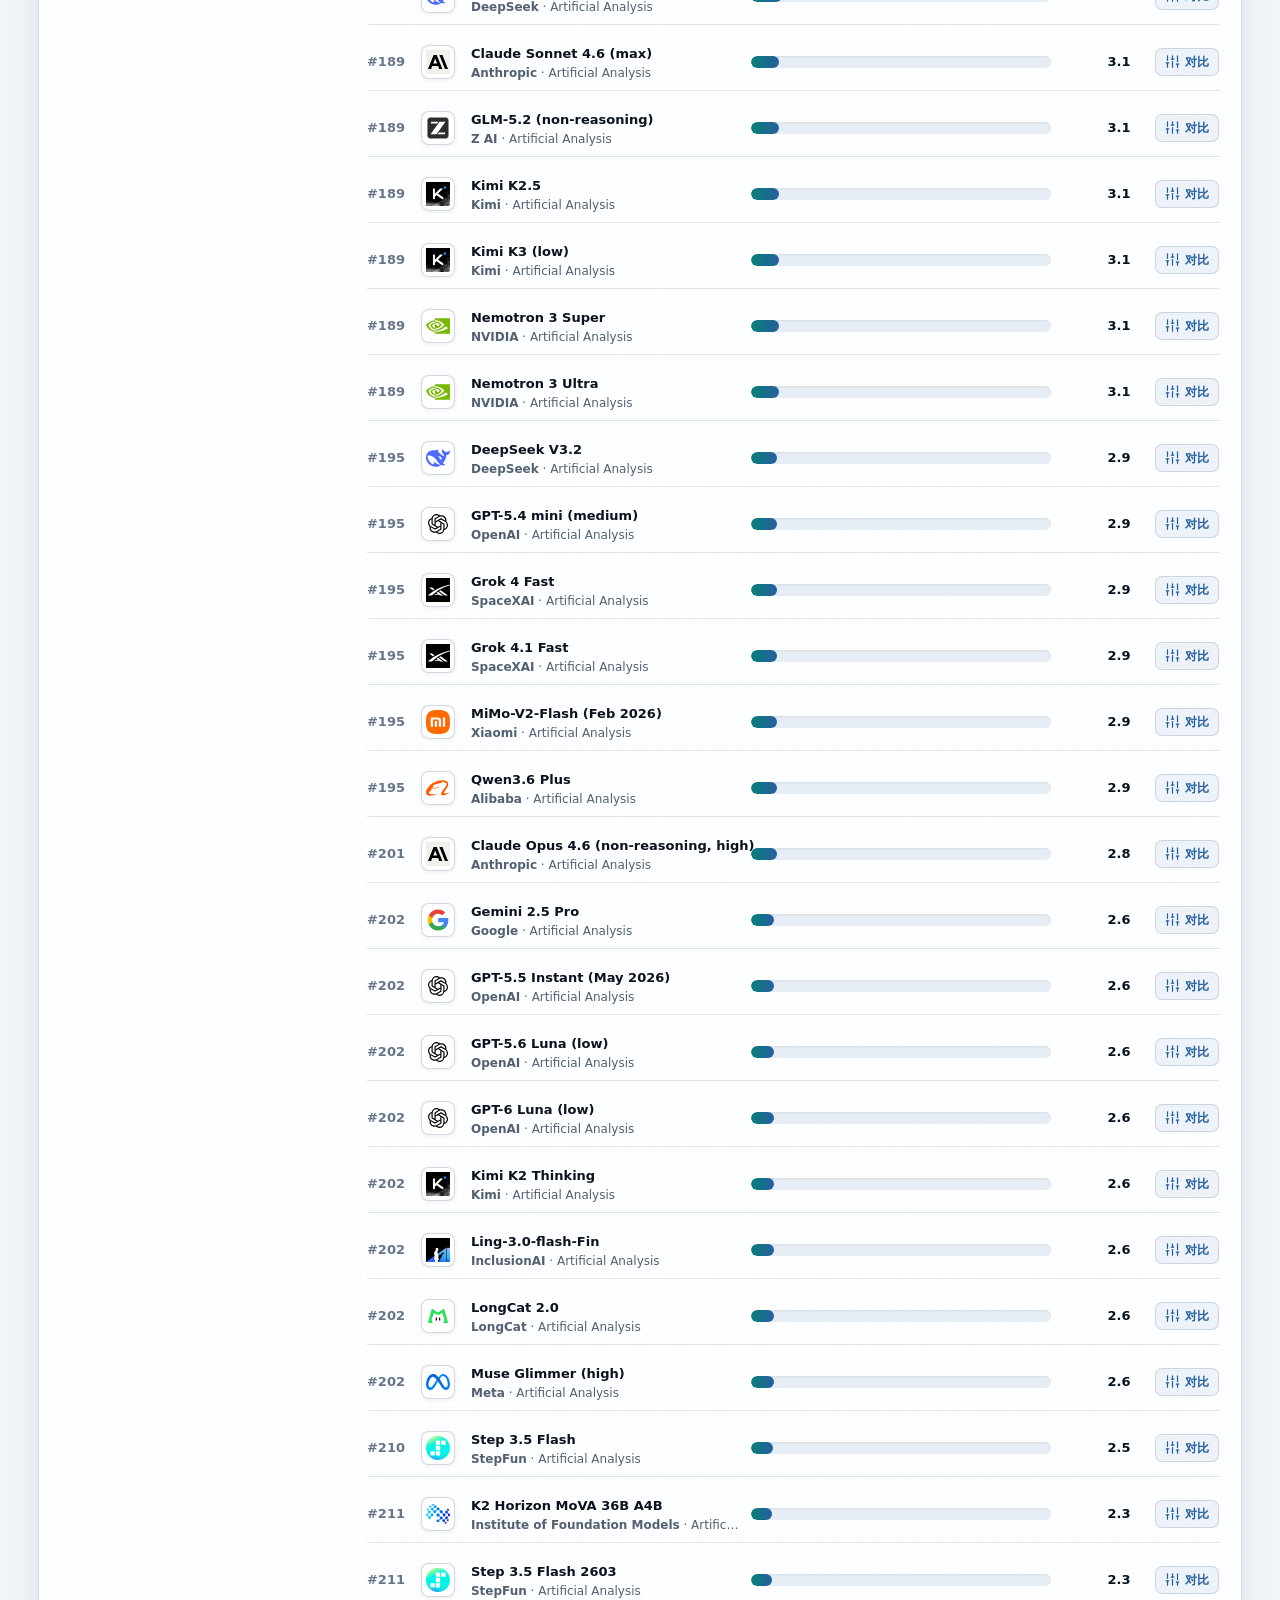
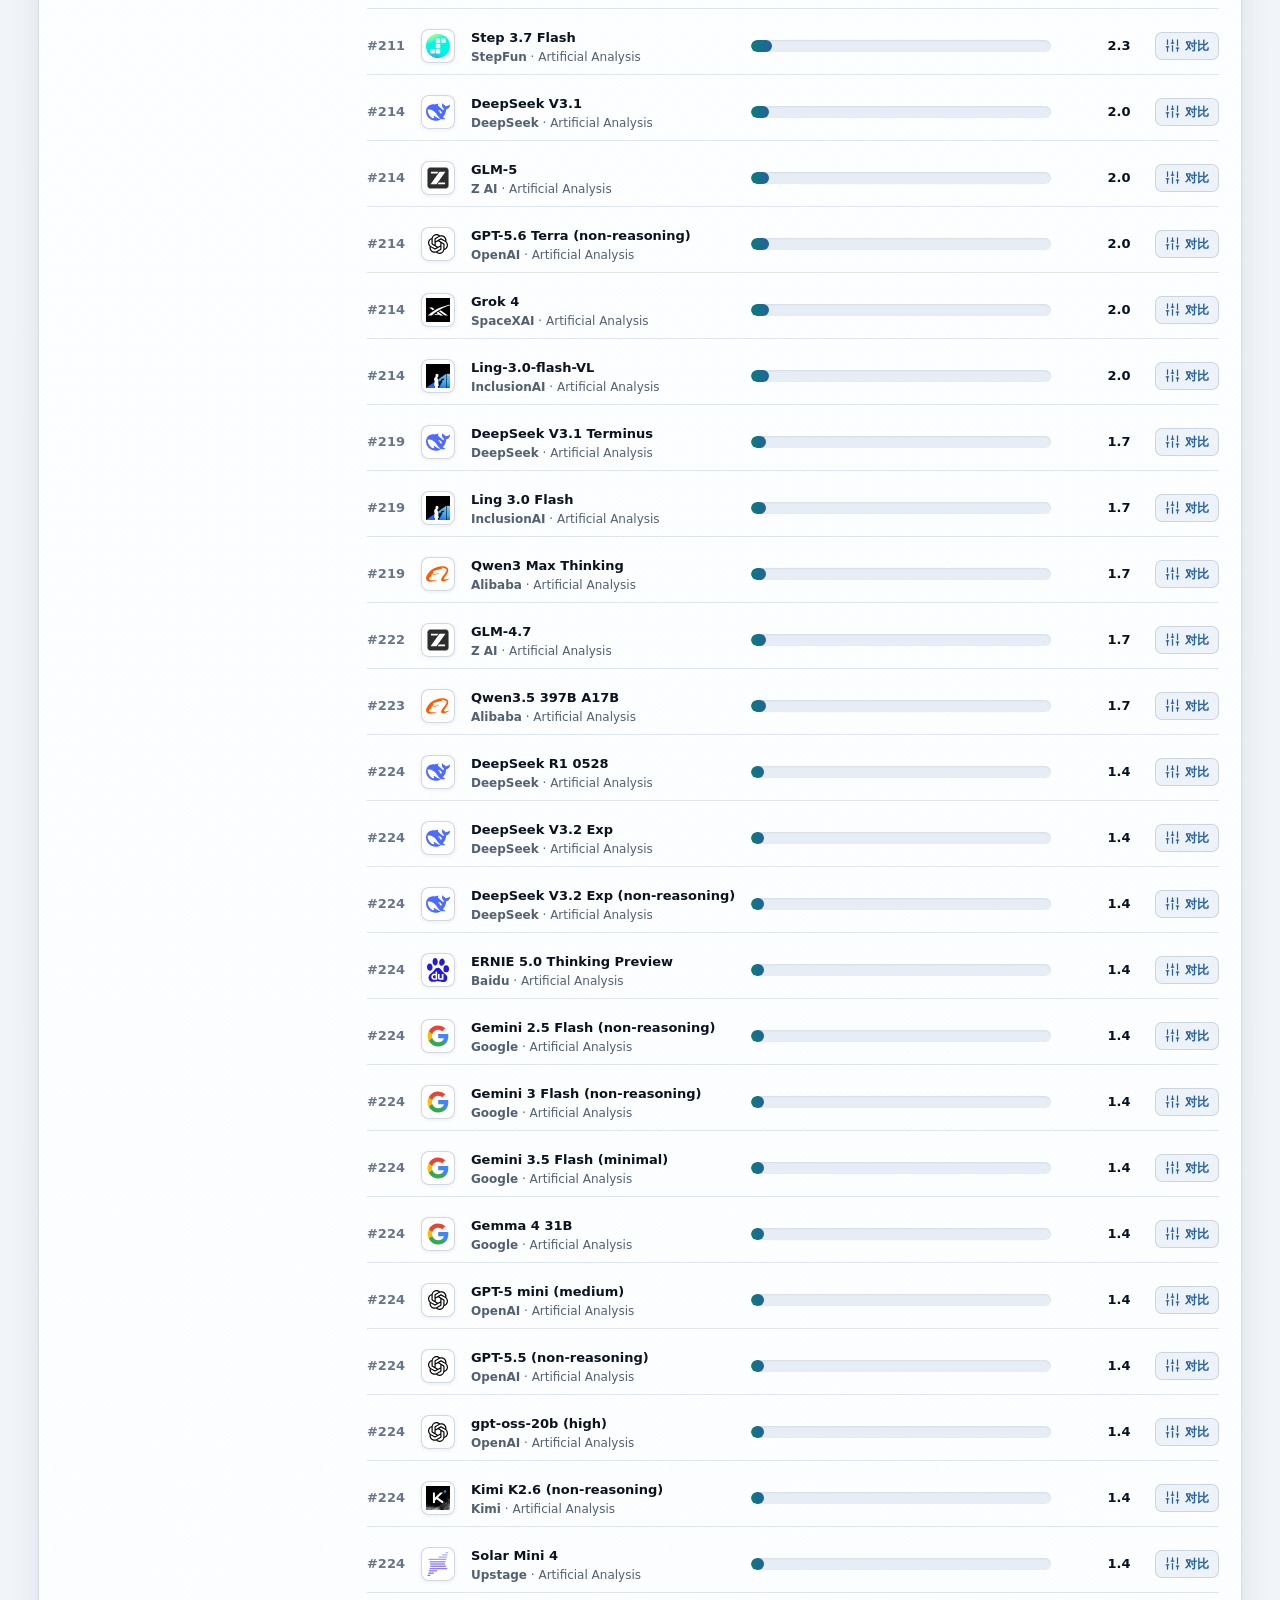
==== commit cbce56ba: "Update Artificial Analysis model data" ====
--- a/docs/benchmark.html
+++ b/docs/benchmark.html
@@ -186,7 +186,7 @@
       </label>
     </template>
 
-    <script src="./data/models.js?v=9425cb879801"></script>
+    <script src="./data/models.js?v=85710a33cee2"></script>
     <script src="./app-utils.js?v=20260812-pricing3"></script>
     <script src="./app.js?v=20260922-aa-fields"></script>
   </body>
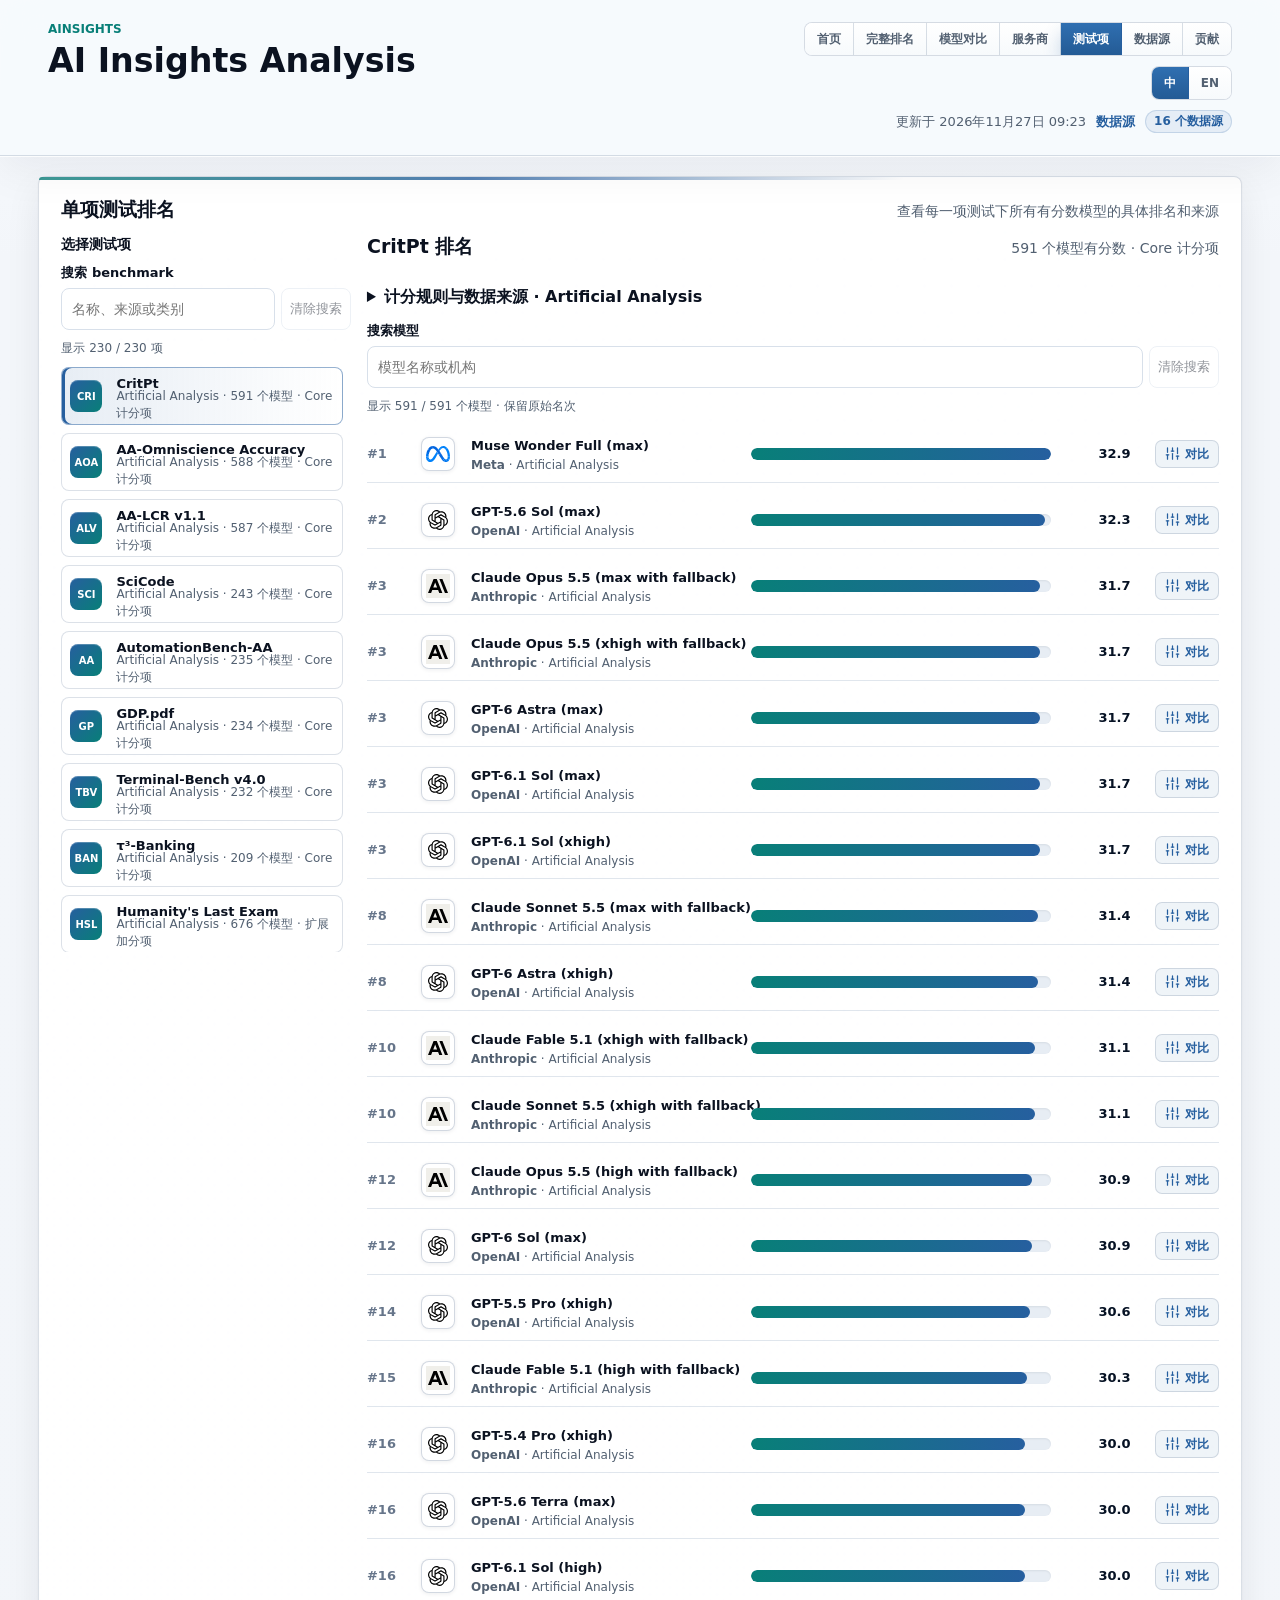
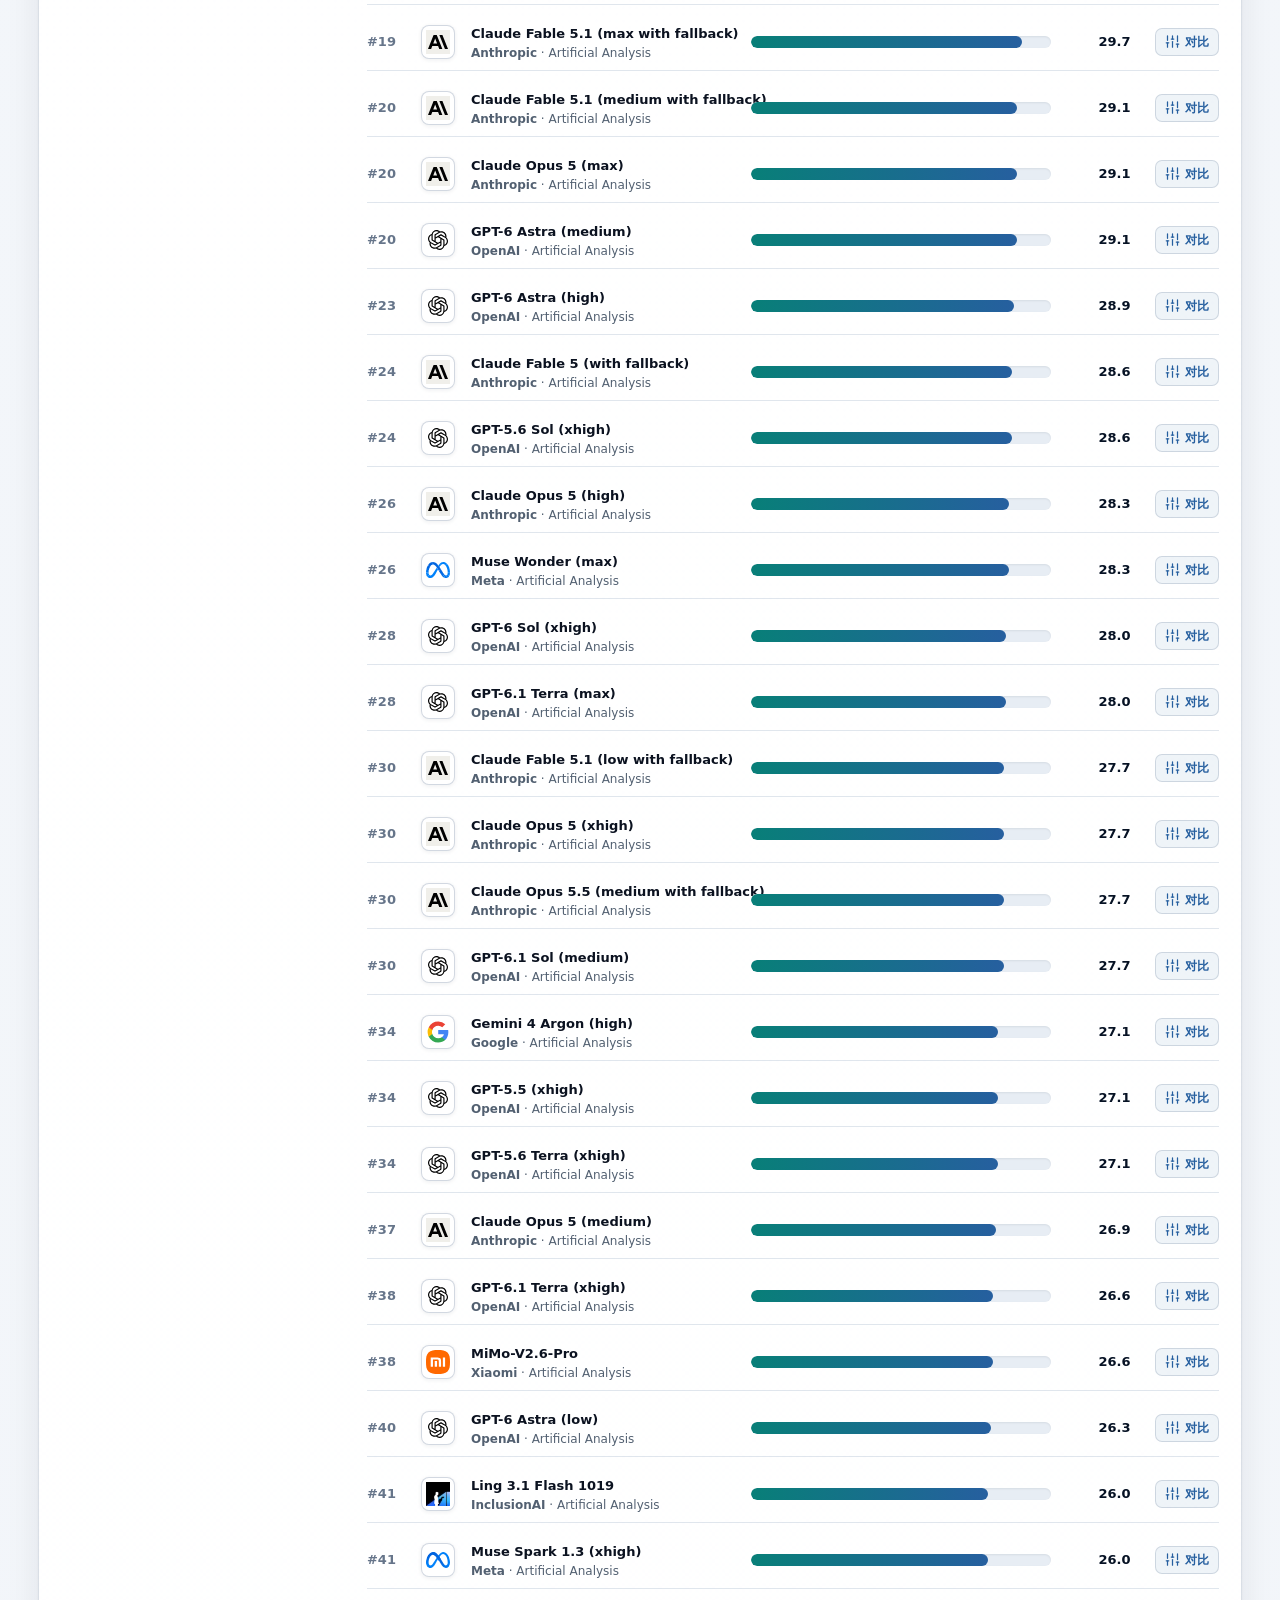
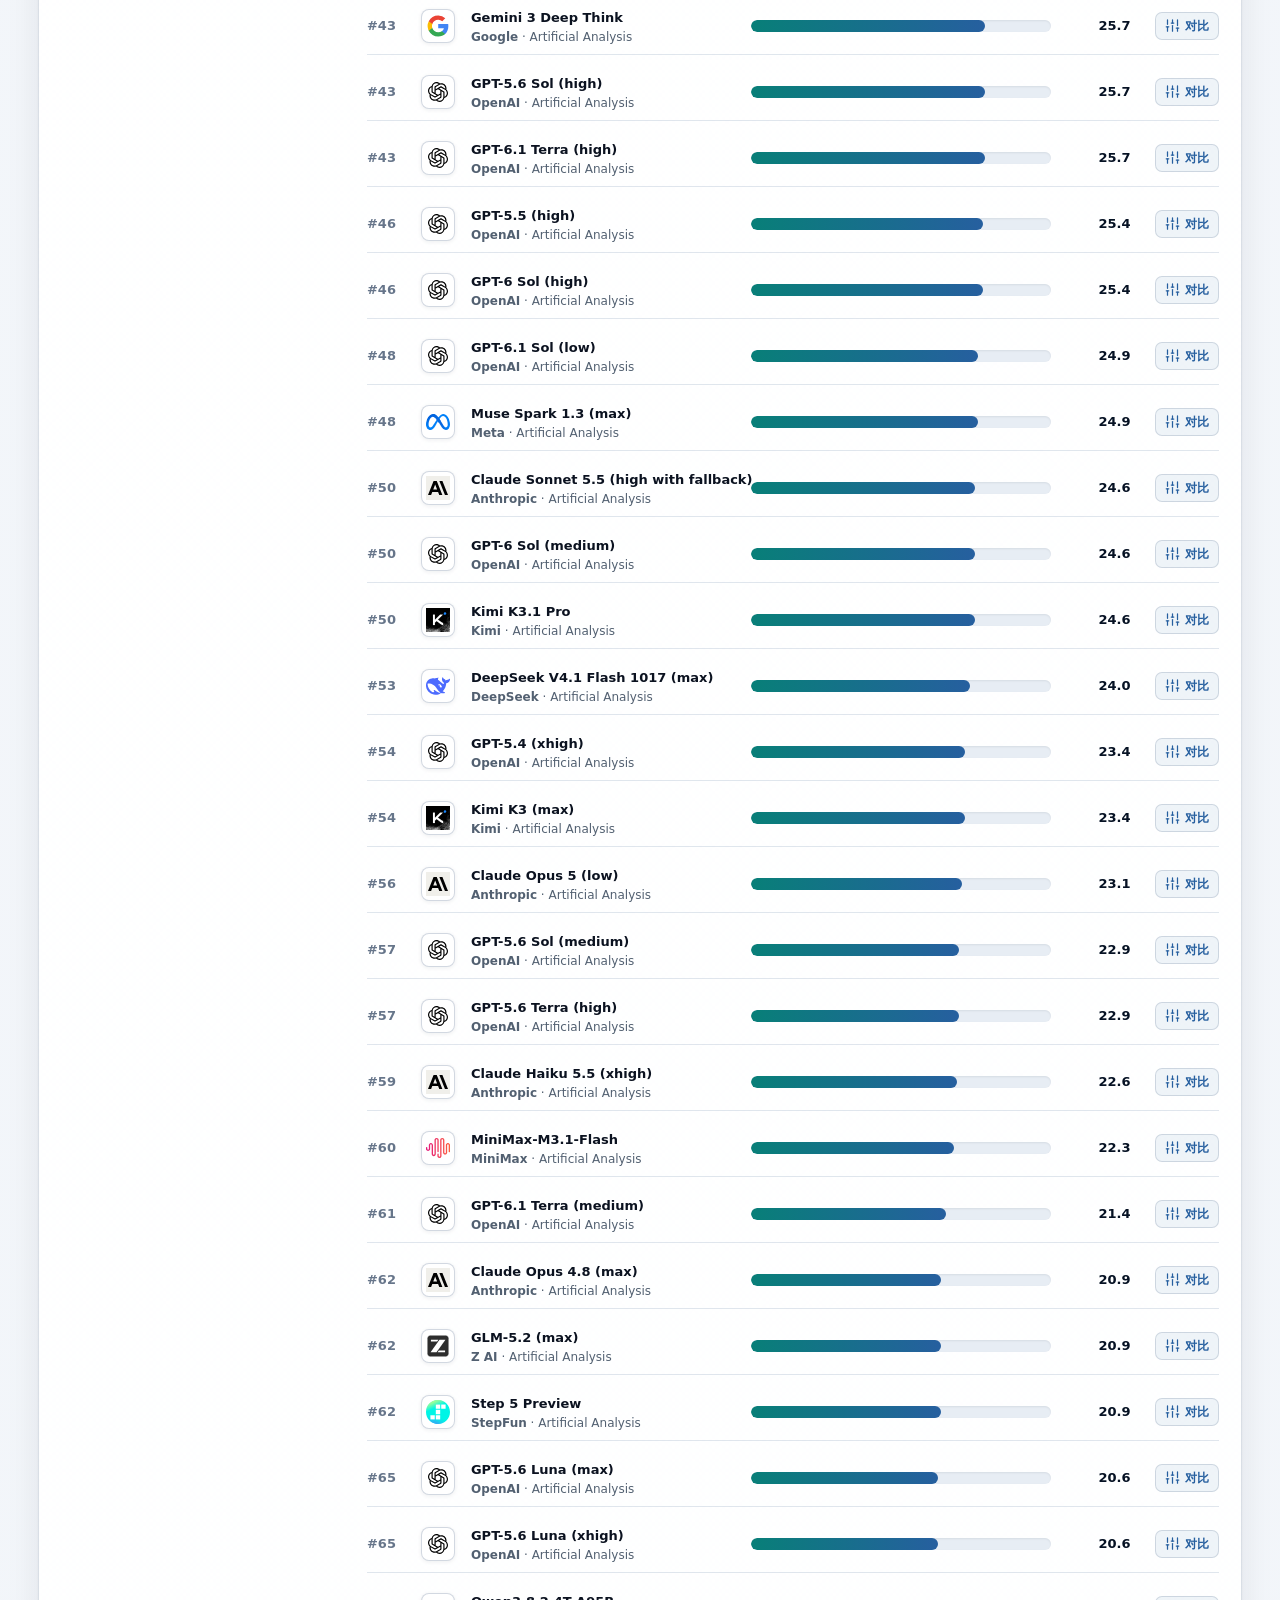
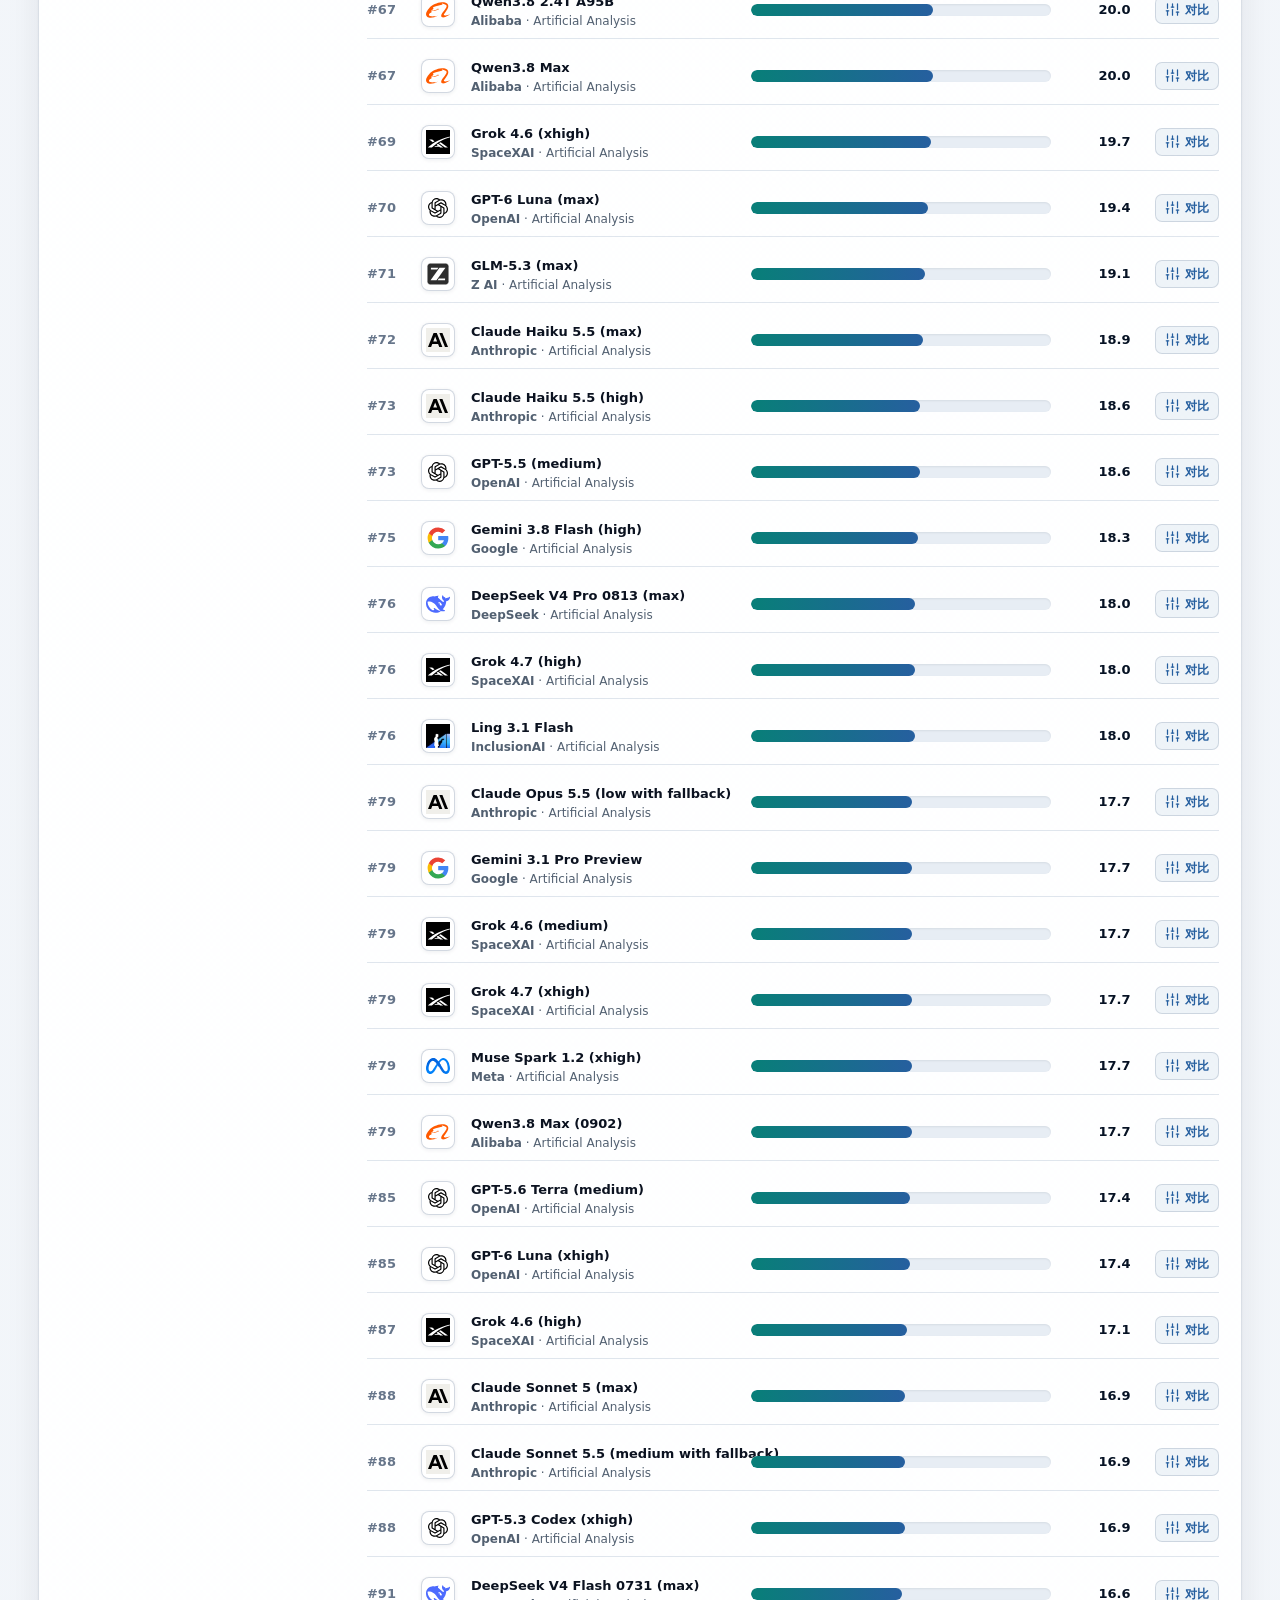
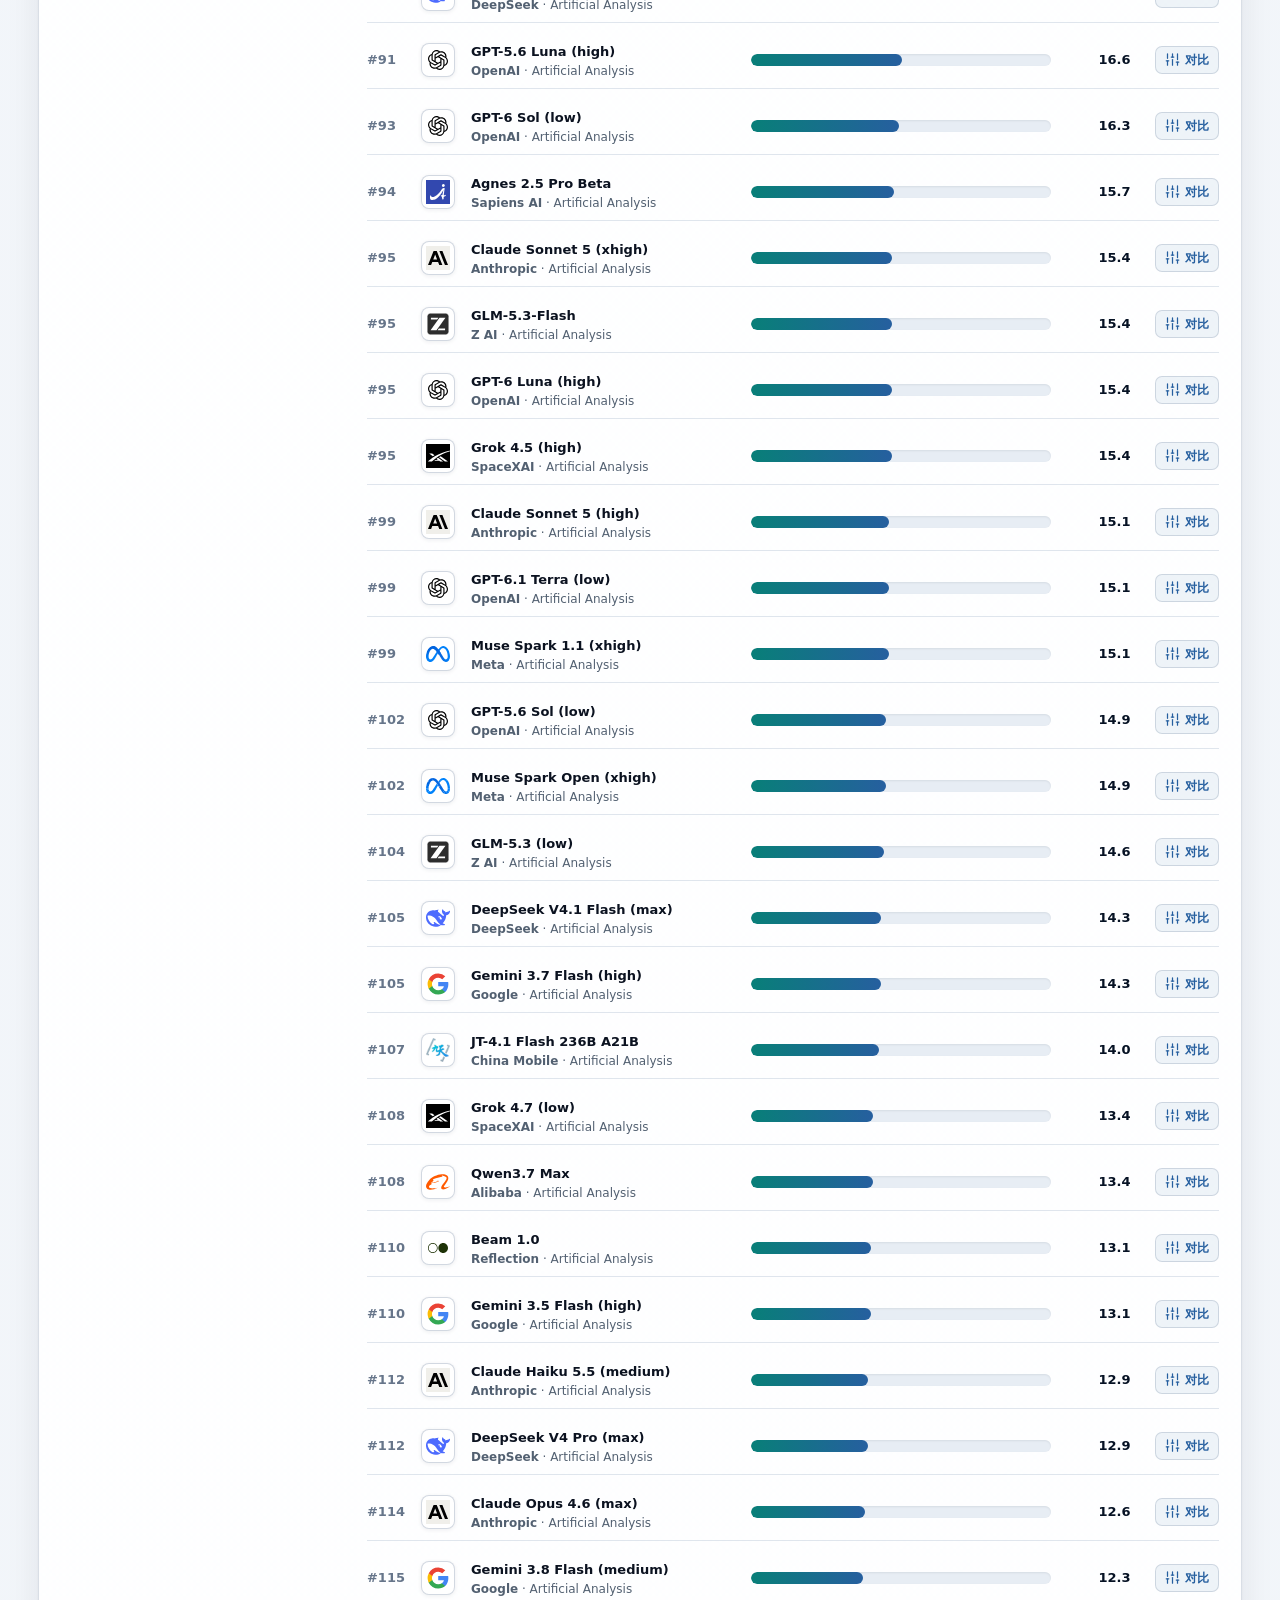
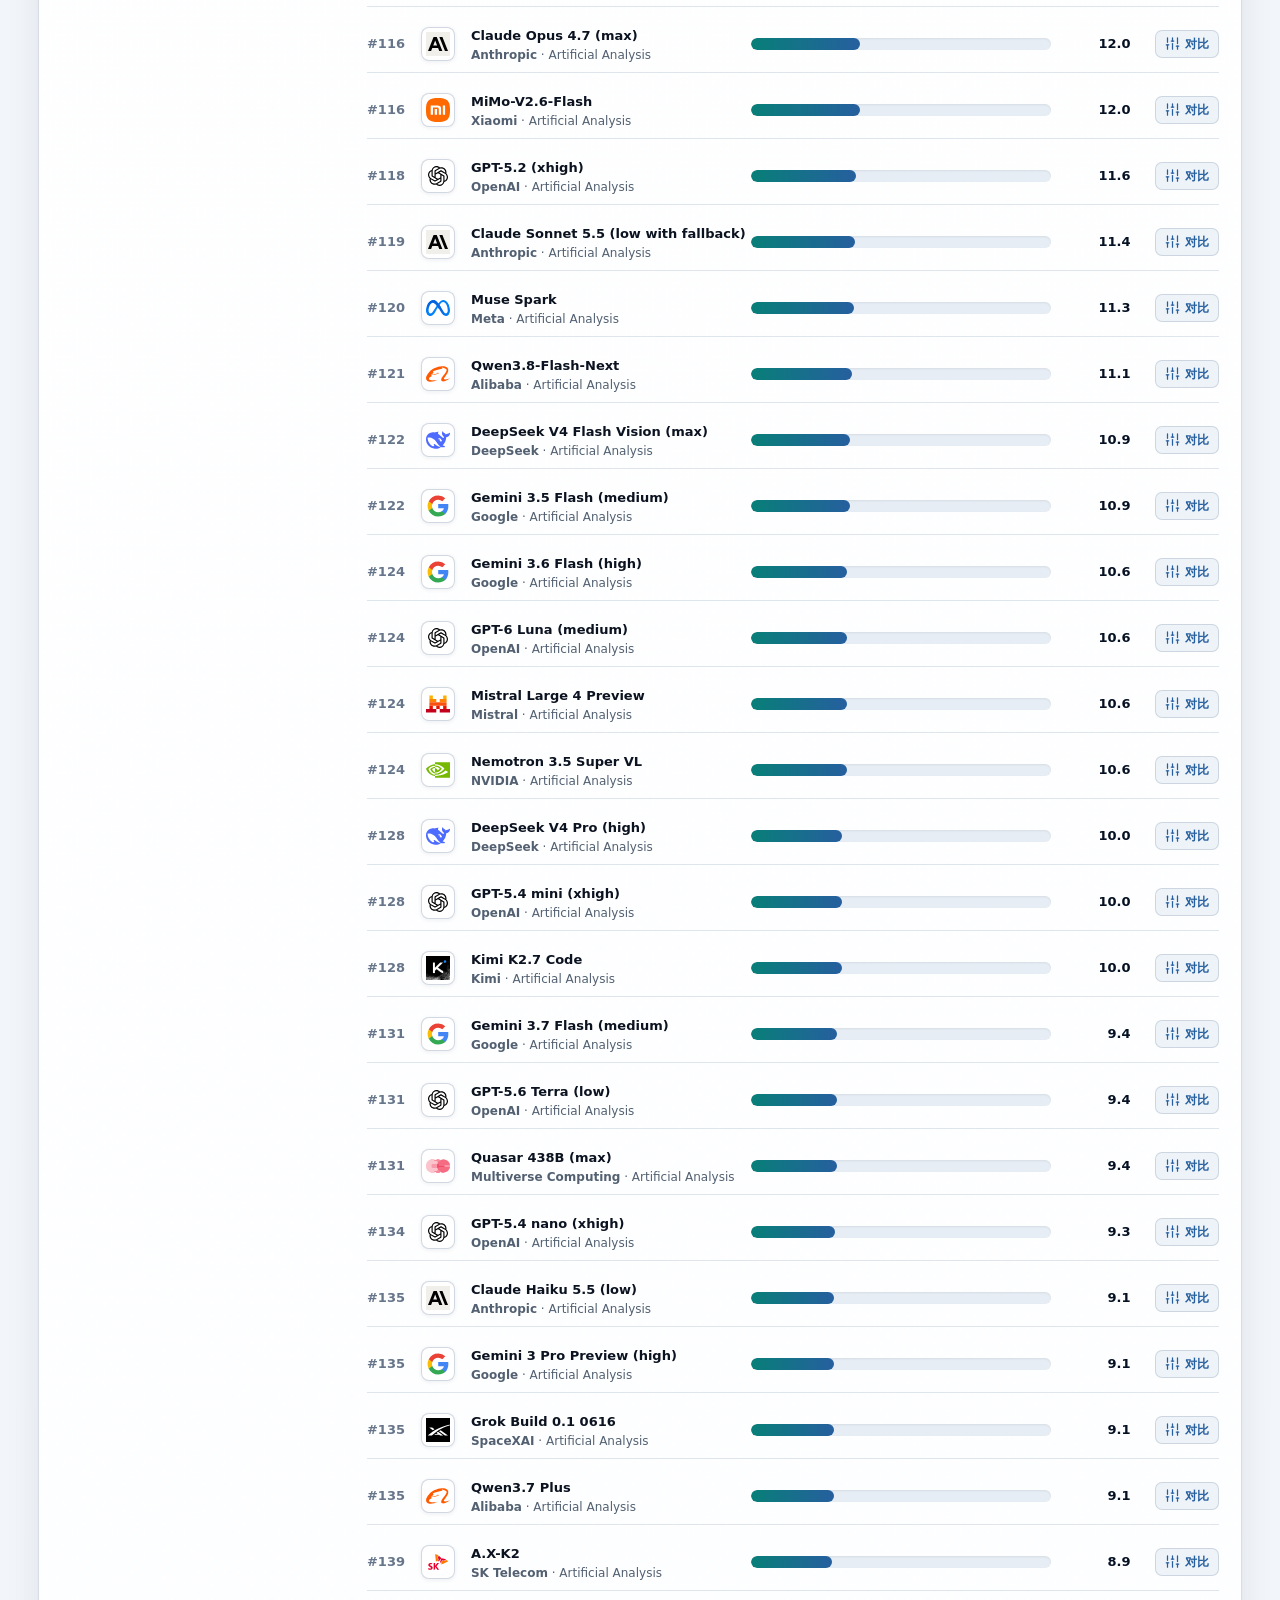
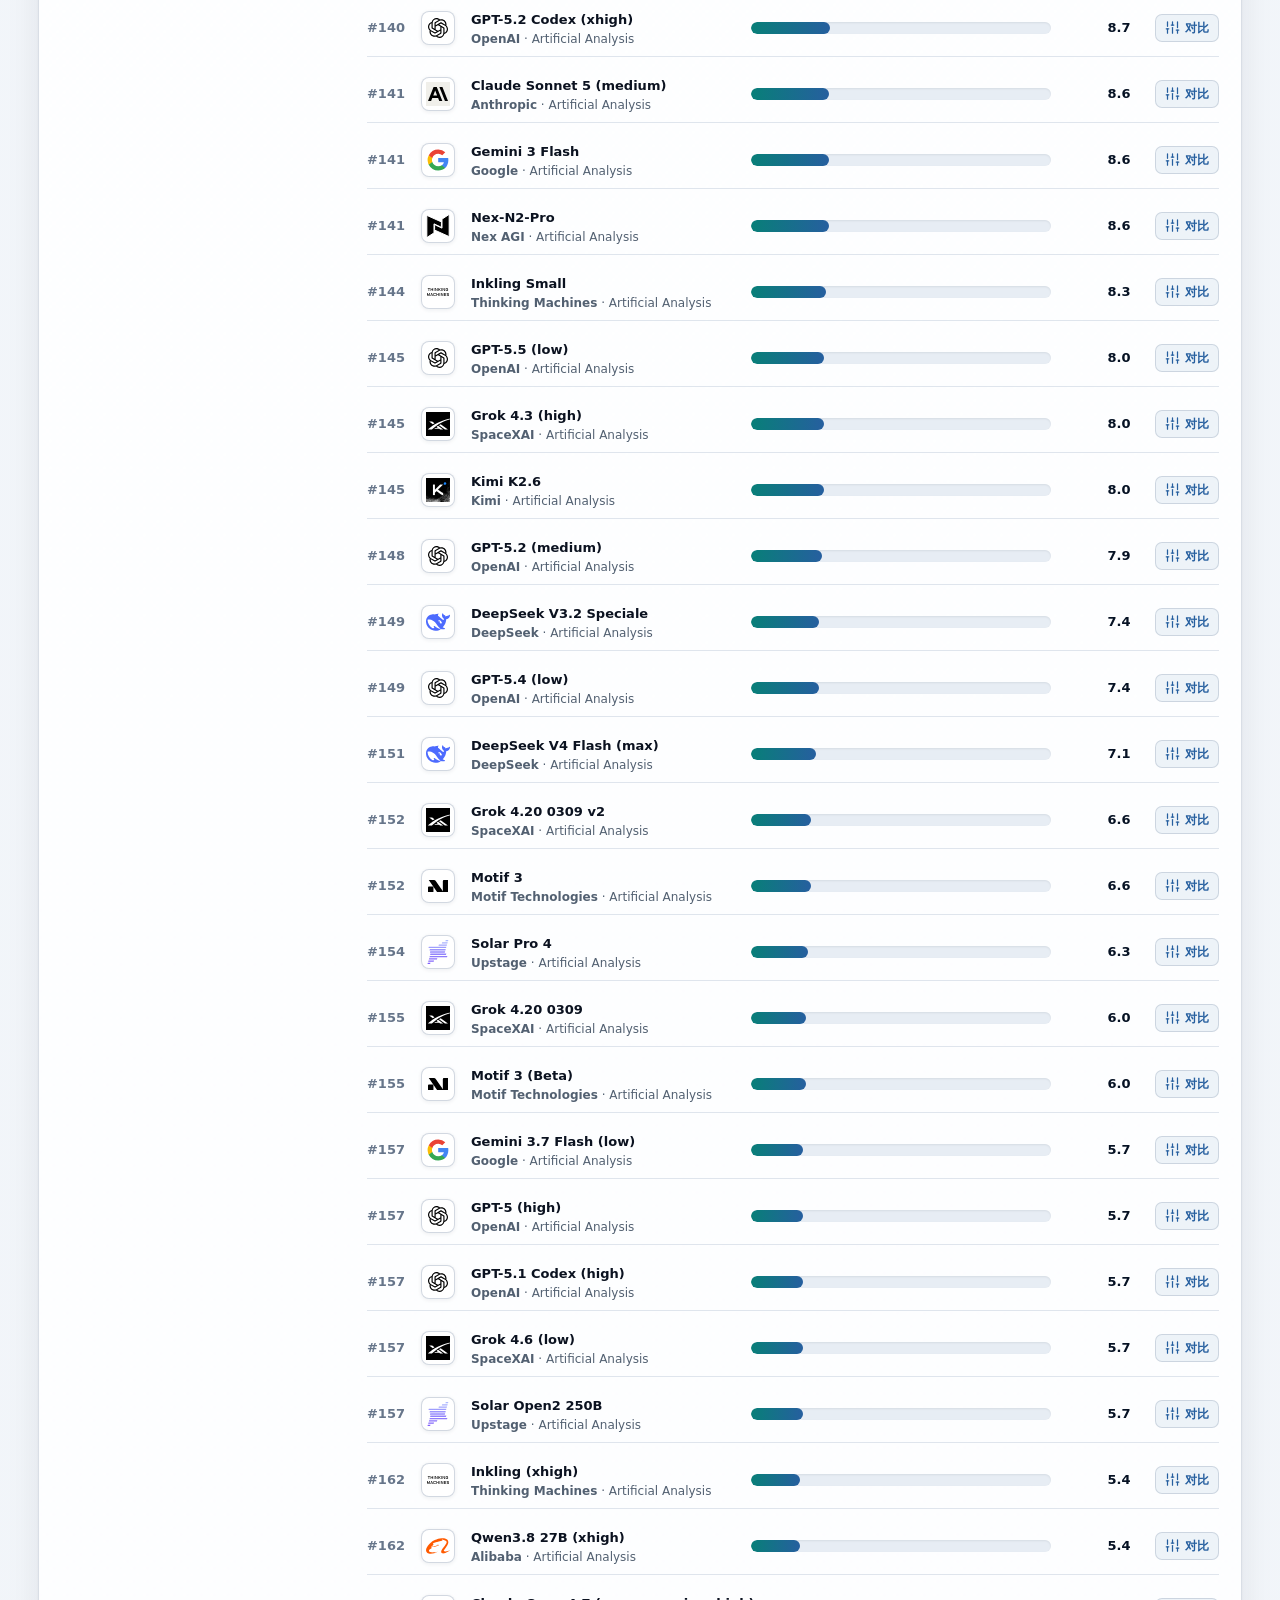
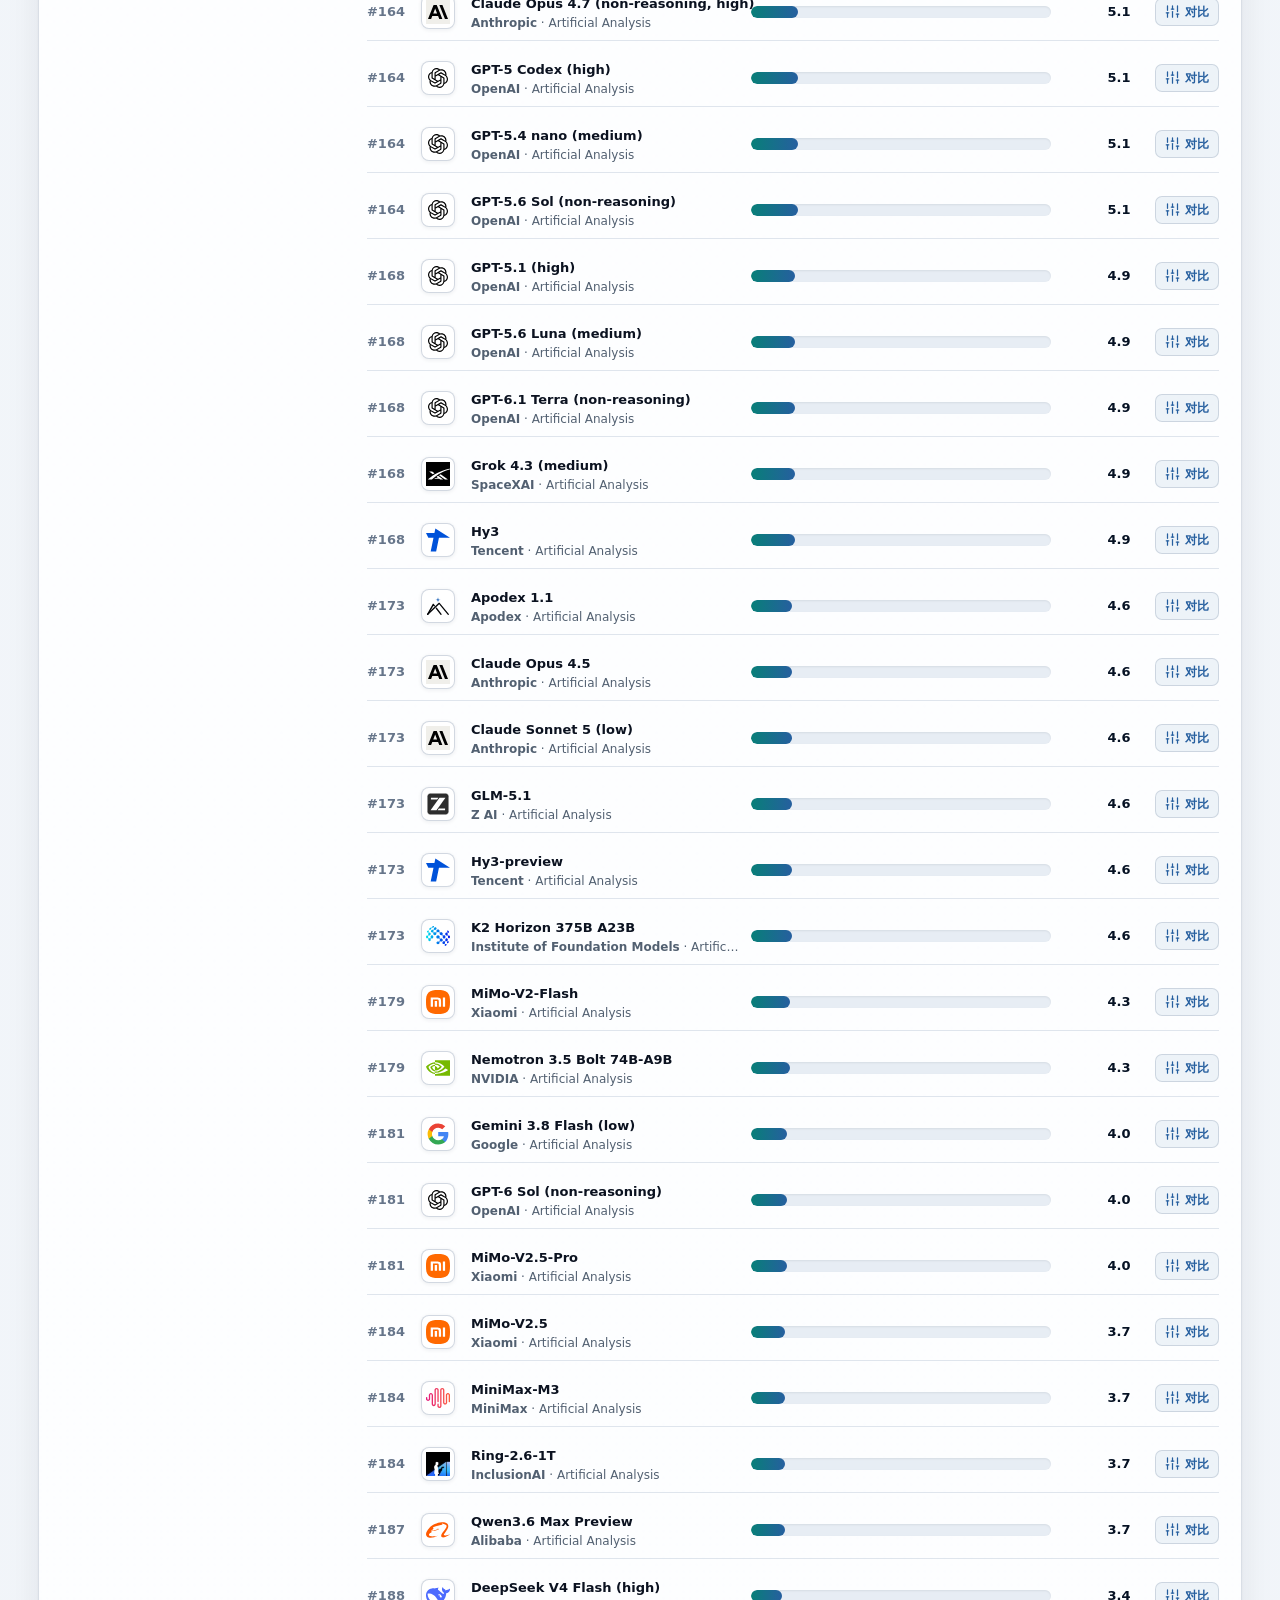
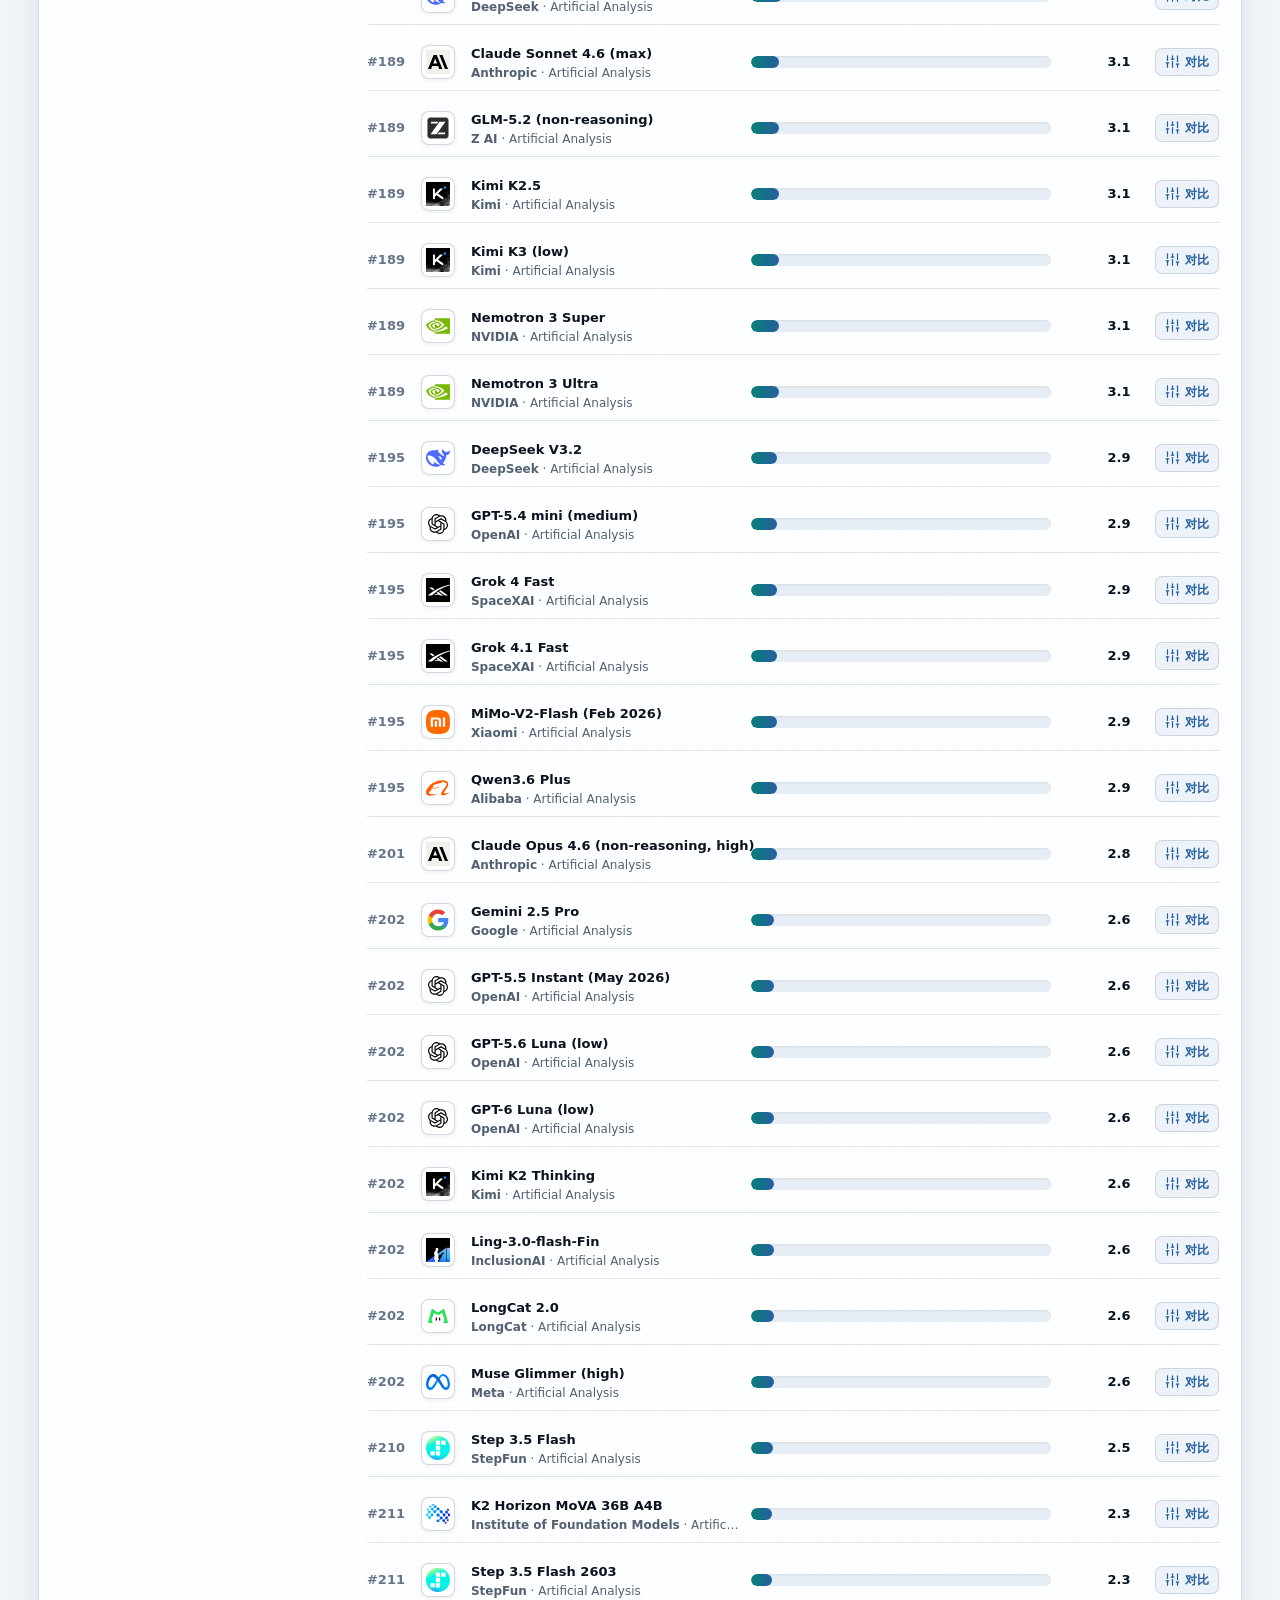
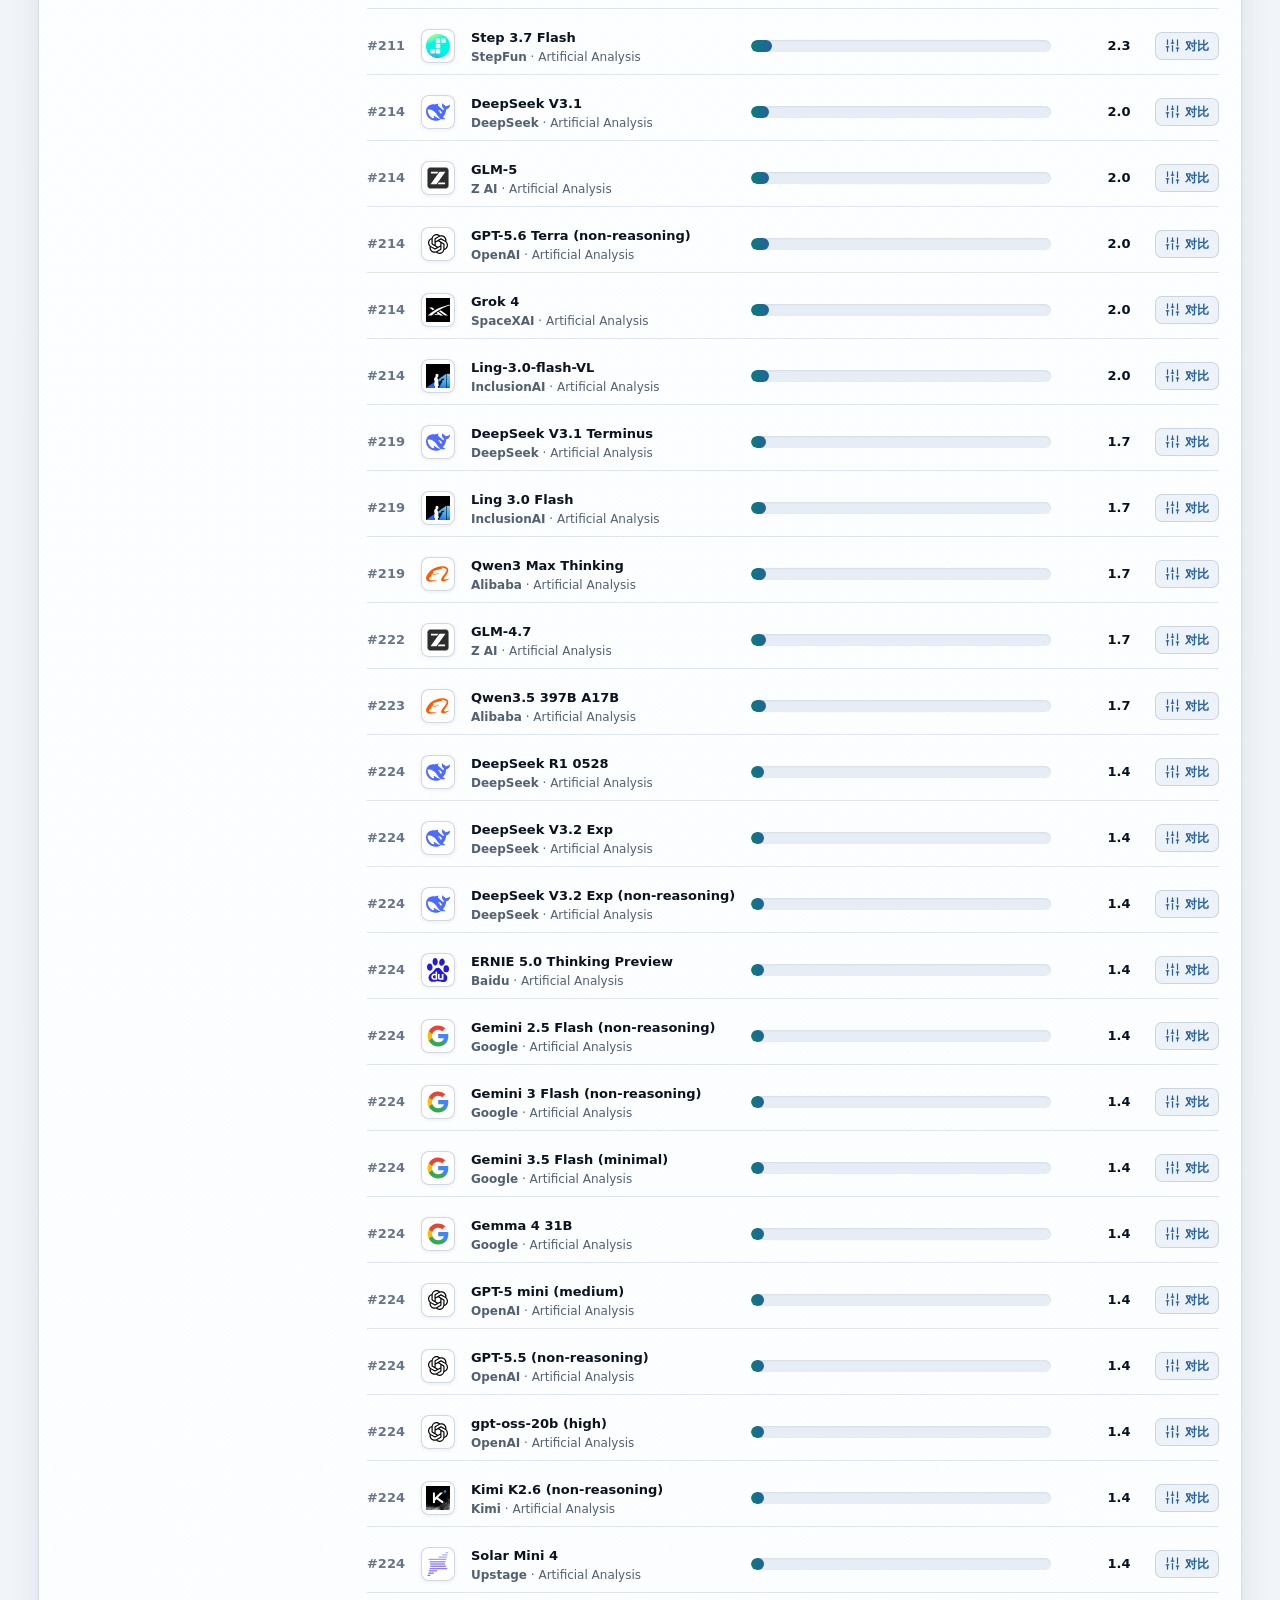
==== commit efd89848: "Update Artificial Analysis model data" ====
--- a/docs/benchmark.html
+++ b/docs/benchmark.html
@@ -186,7 +186,7 @@
       </label>
     </template>
 
-    <script src="./data/models.js?v=85710a33cee2"></script>
+    <script src="./data/models.js?v=5802f5f76b2f"></script>
     <script src="./app-utils.js?v=20260812-pricing3"></script>
     <script src="./app.js?v=20260922-aa-fields"></script>
   </body>
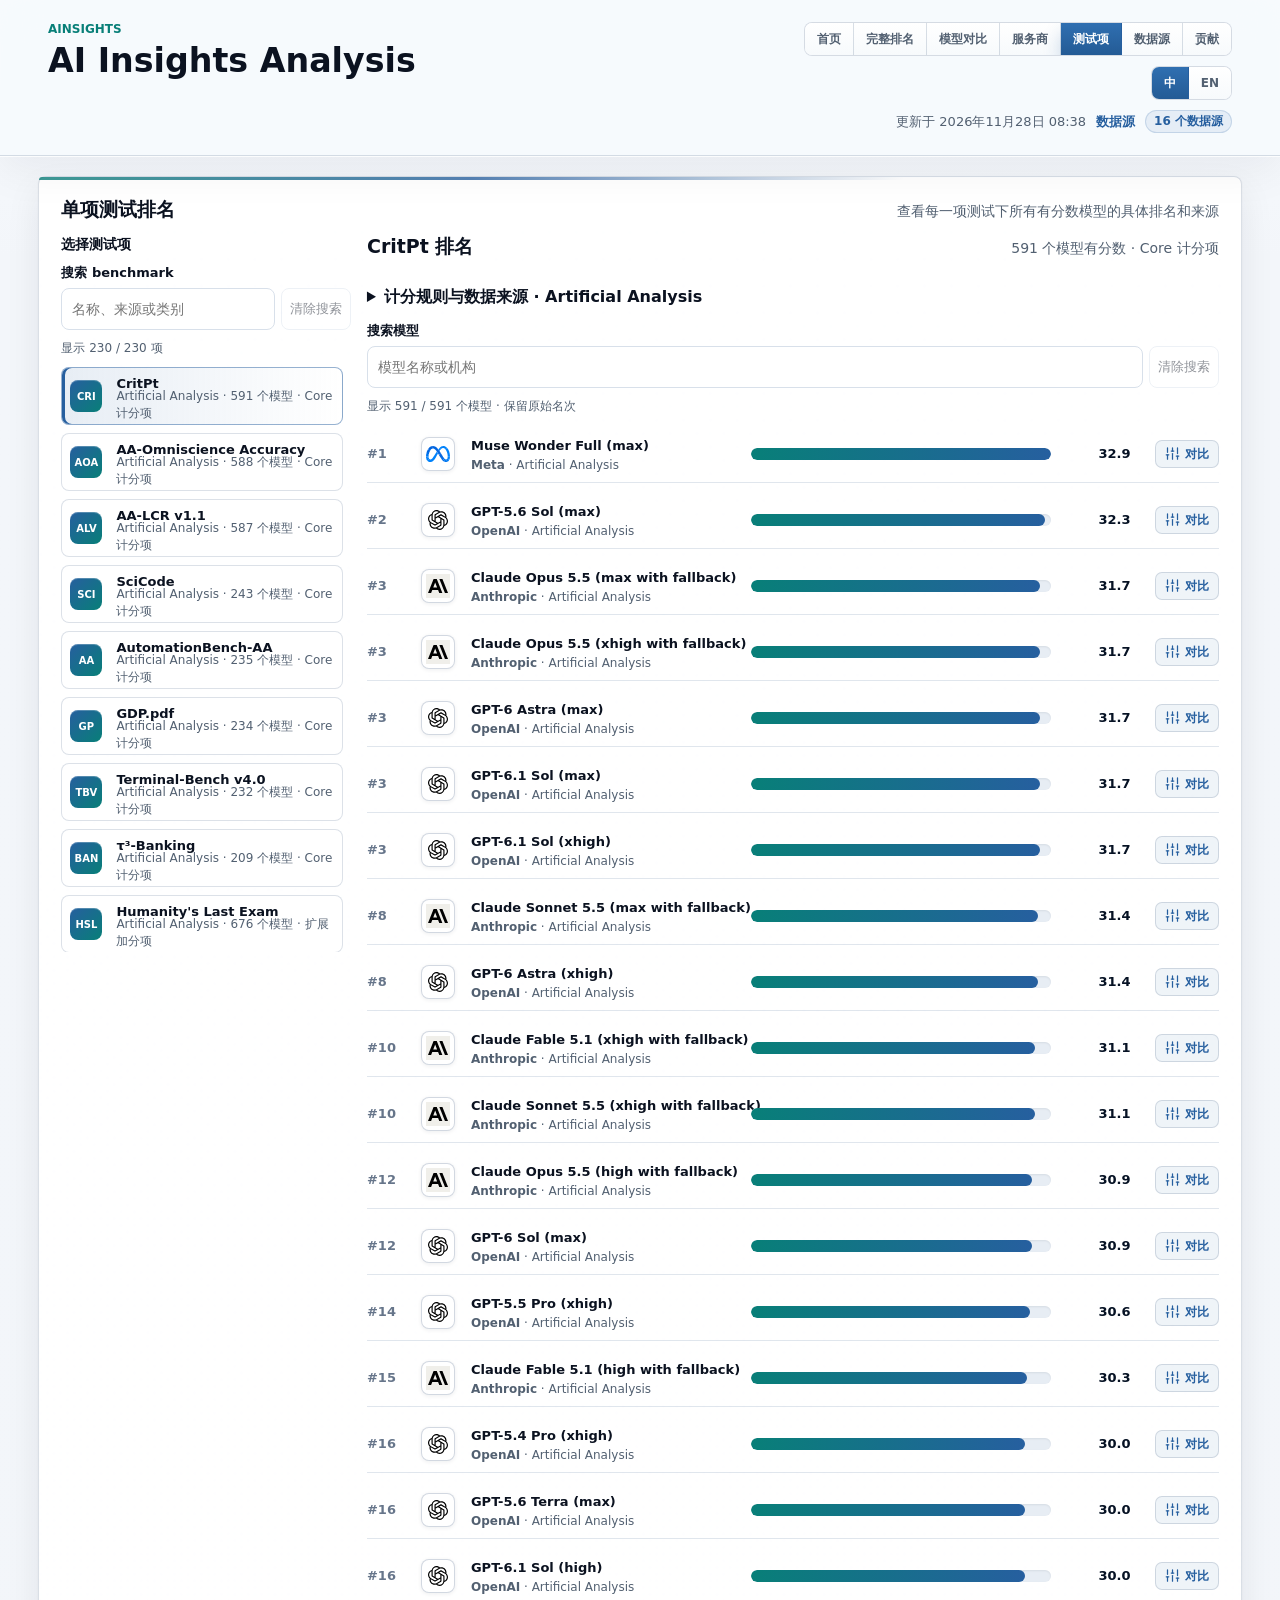
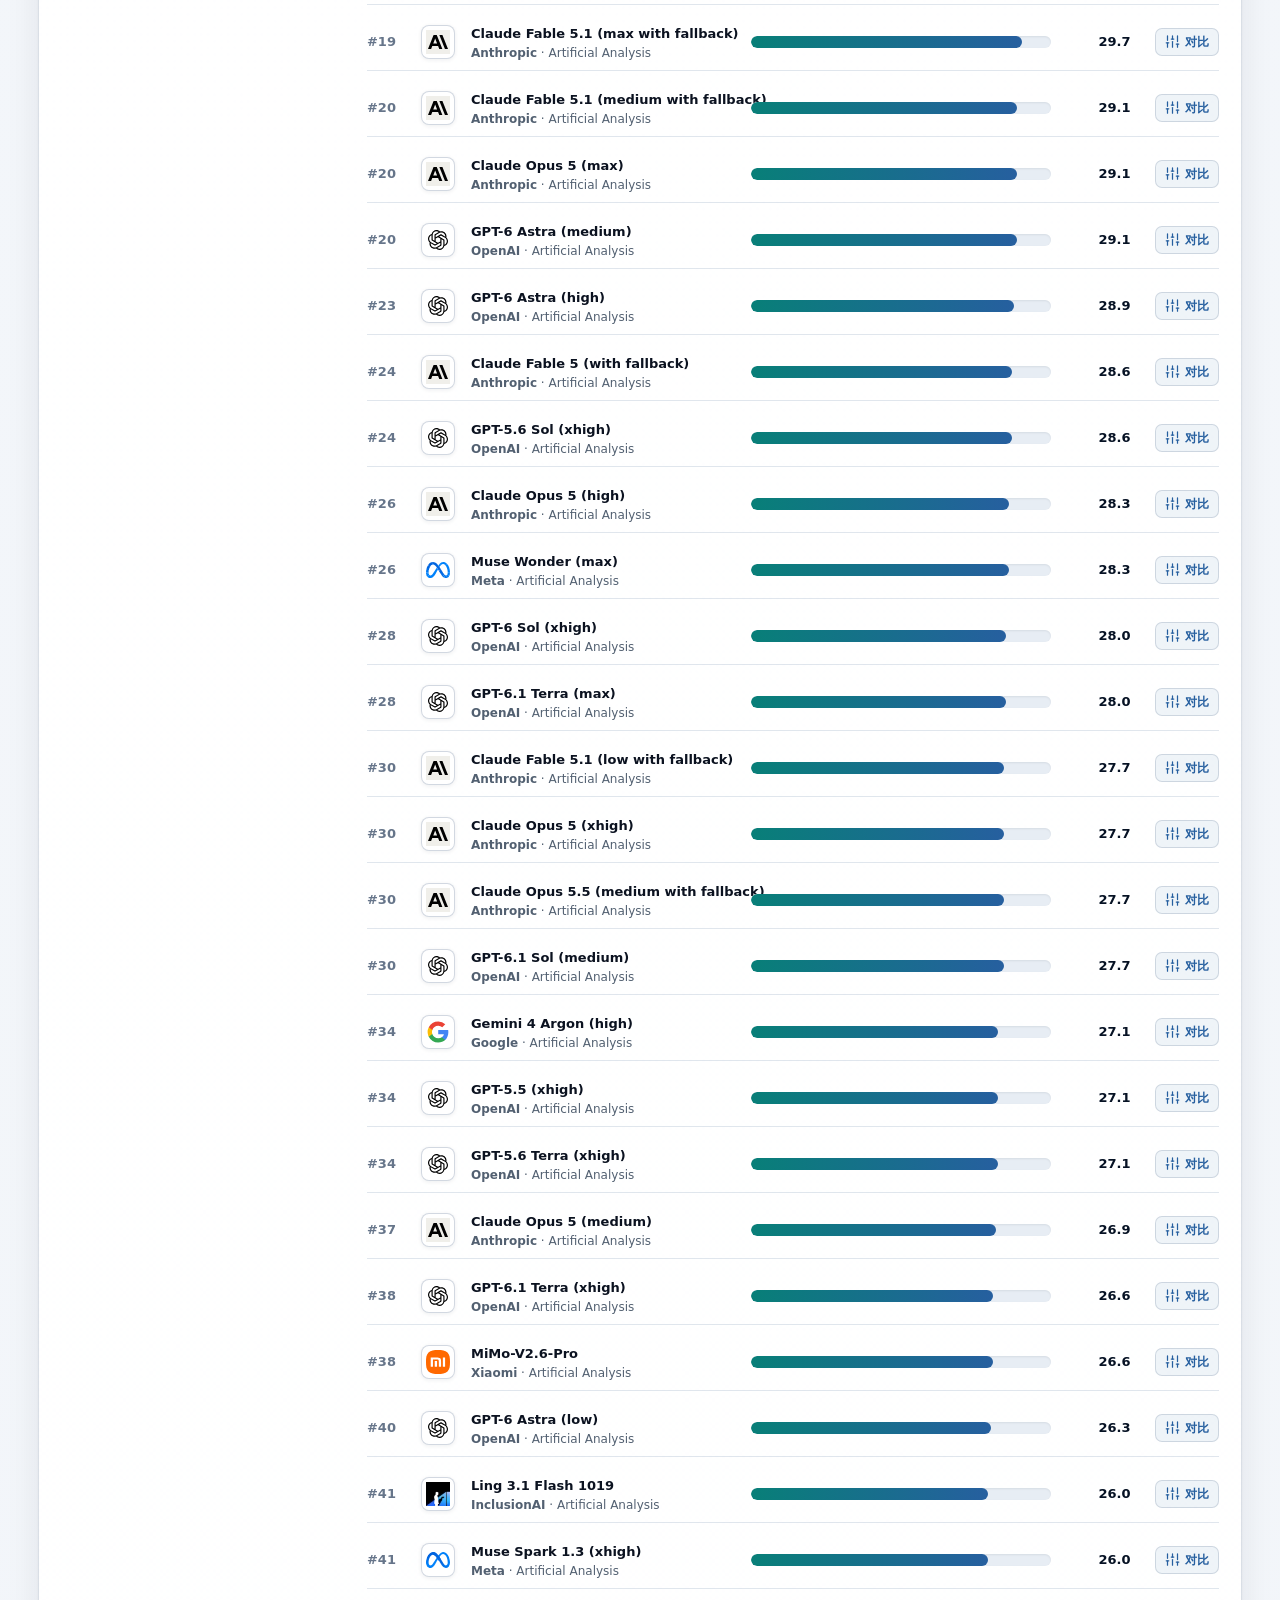
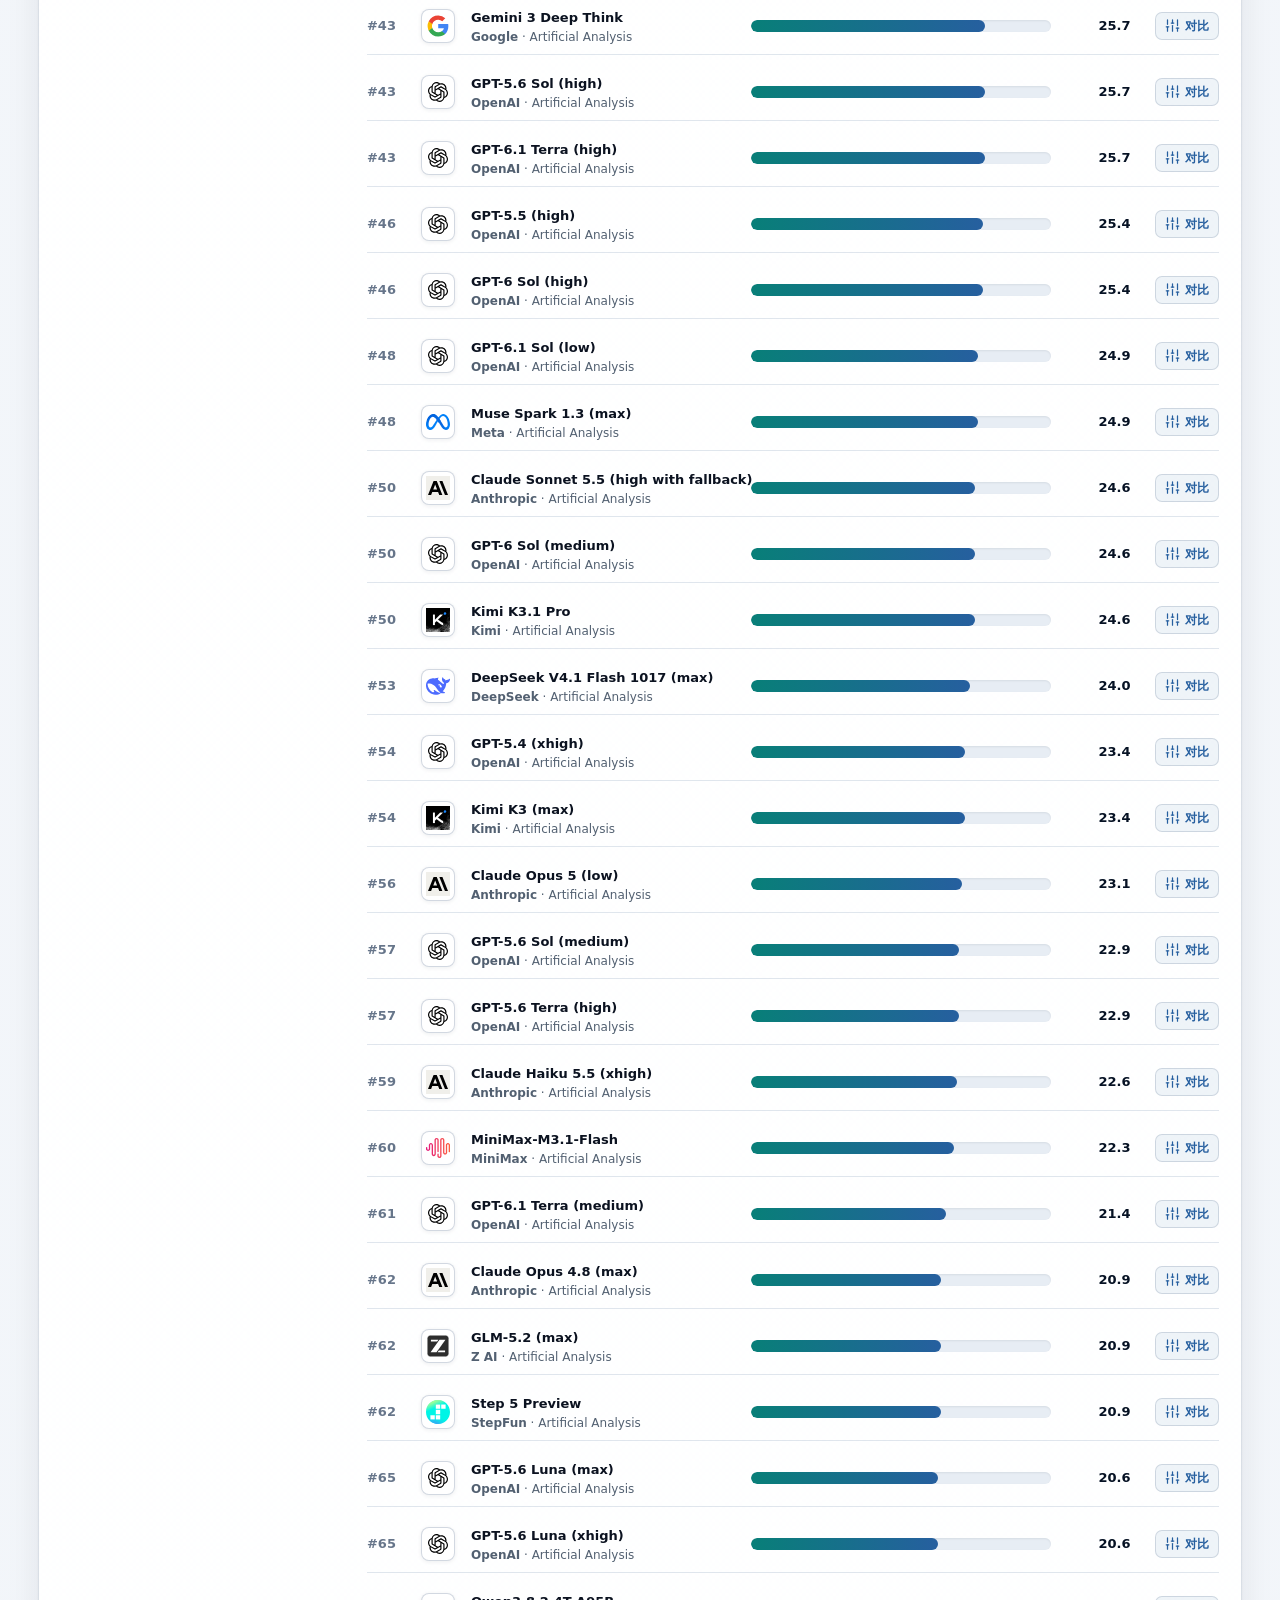
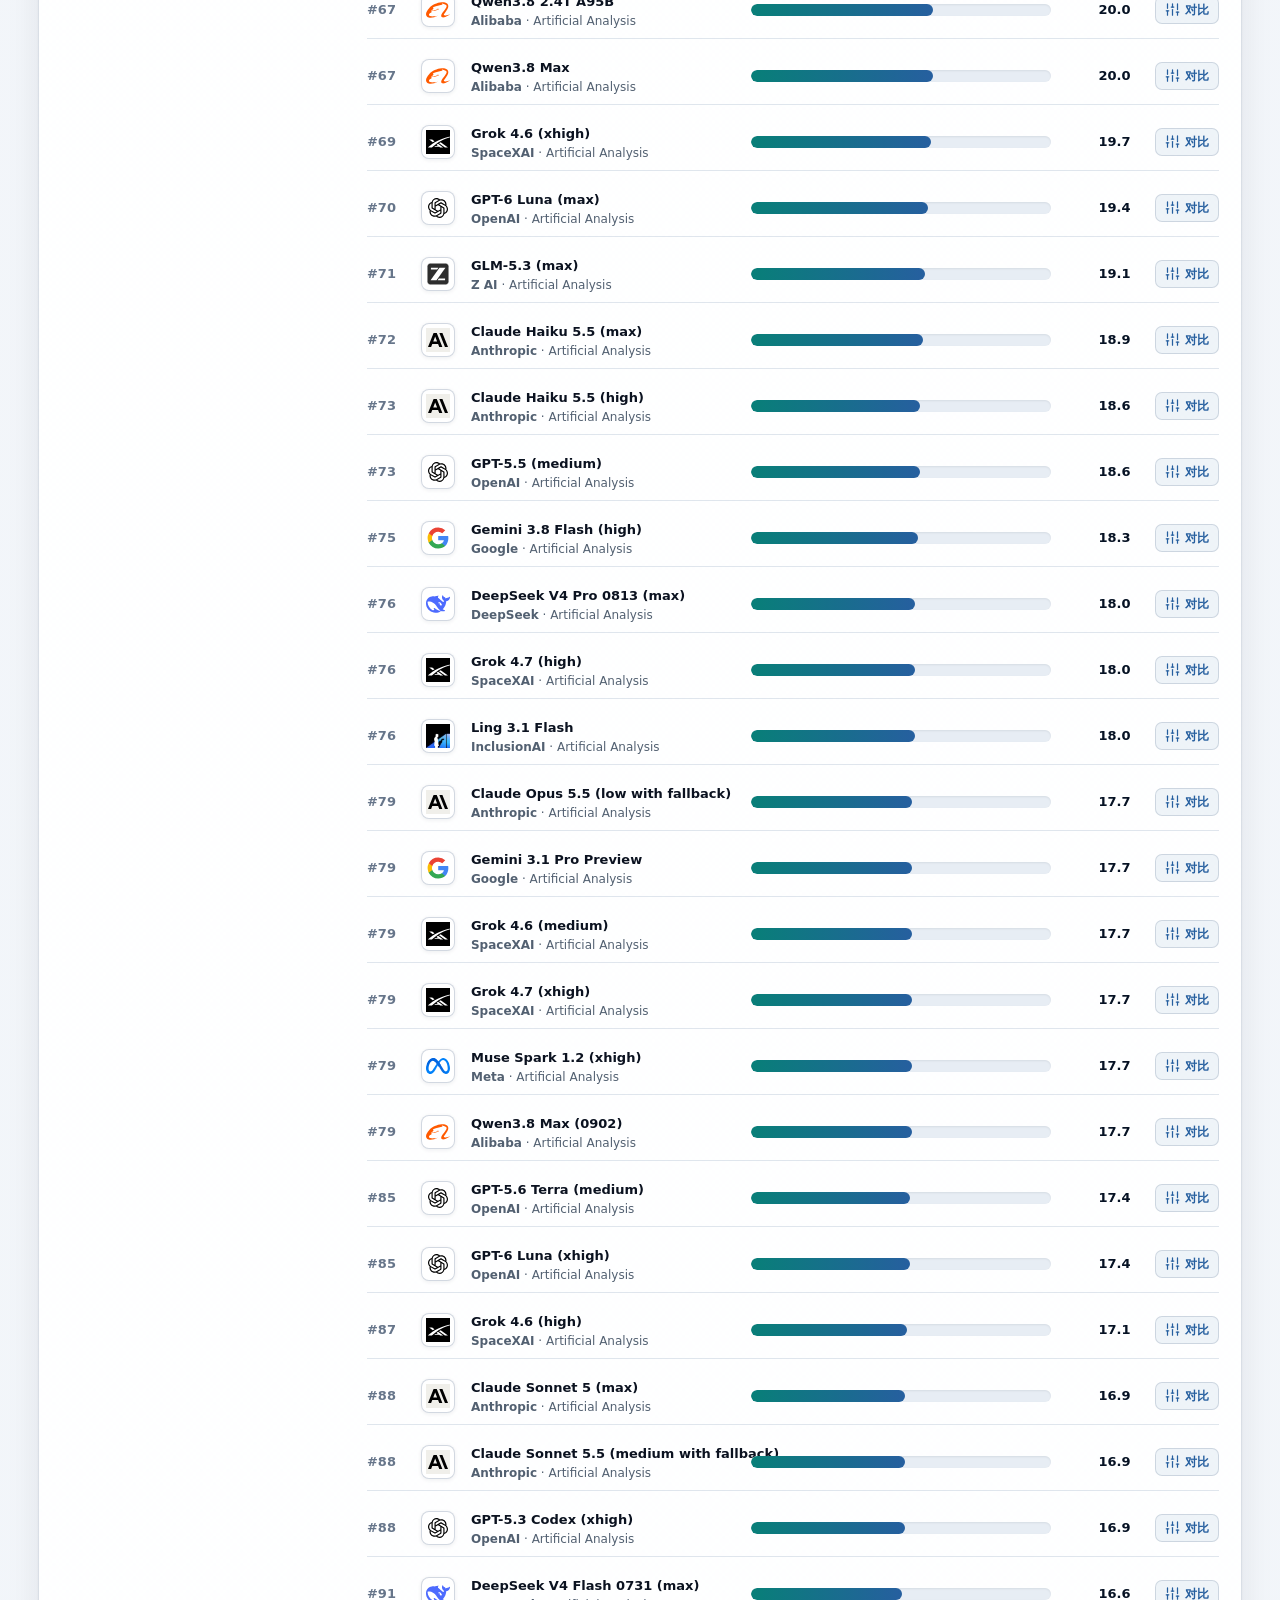
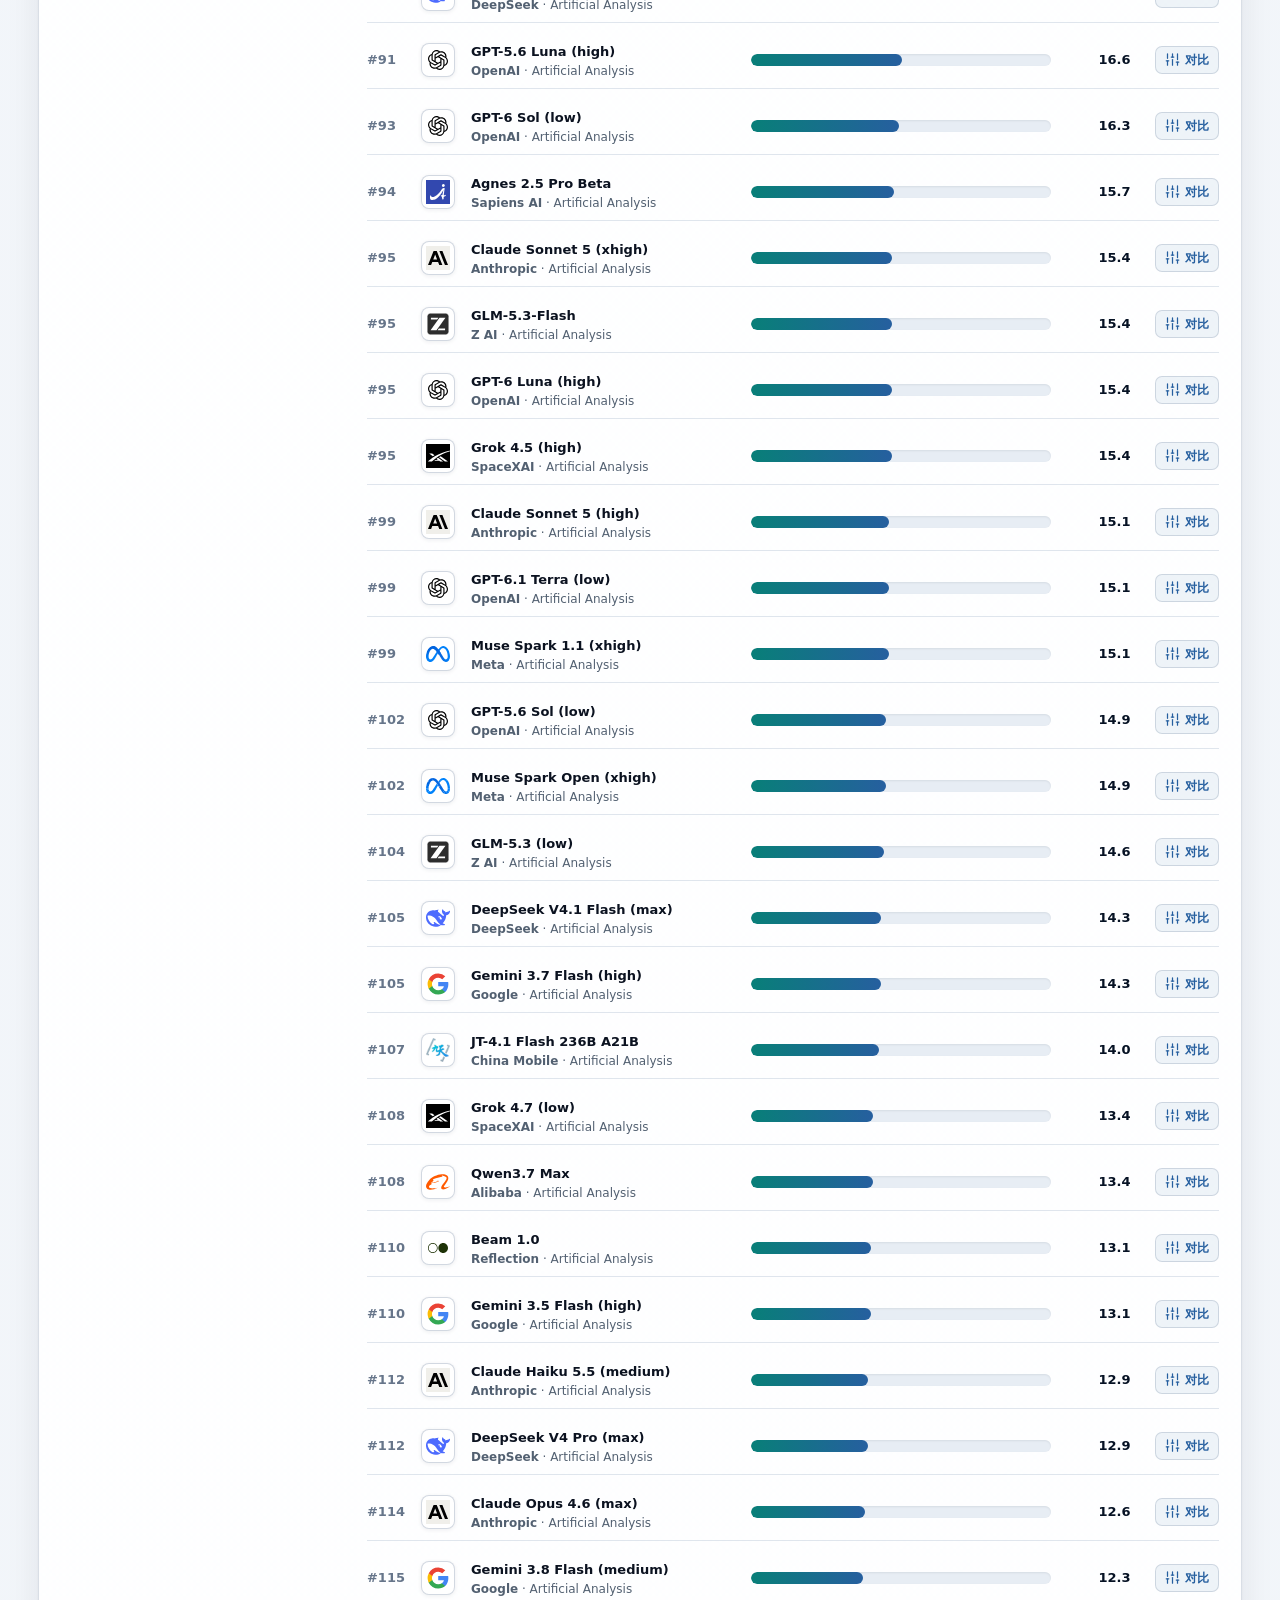
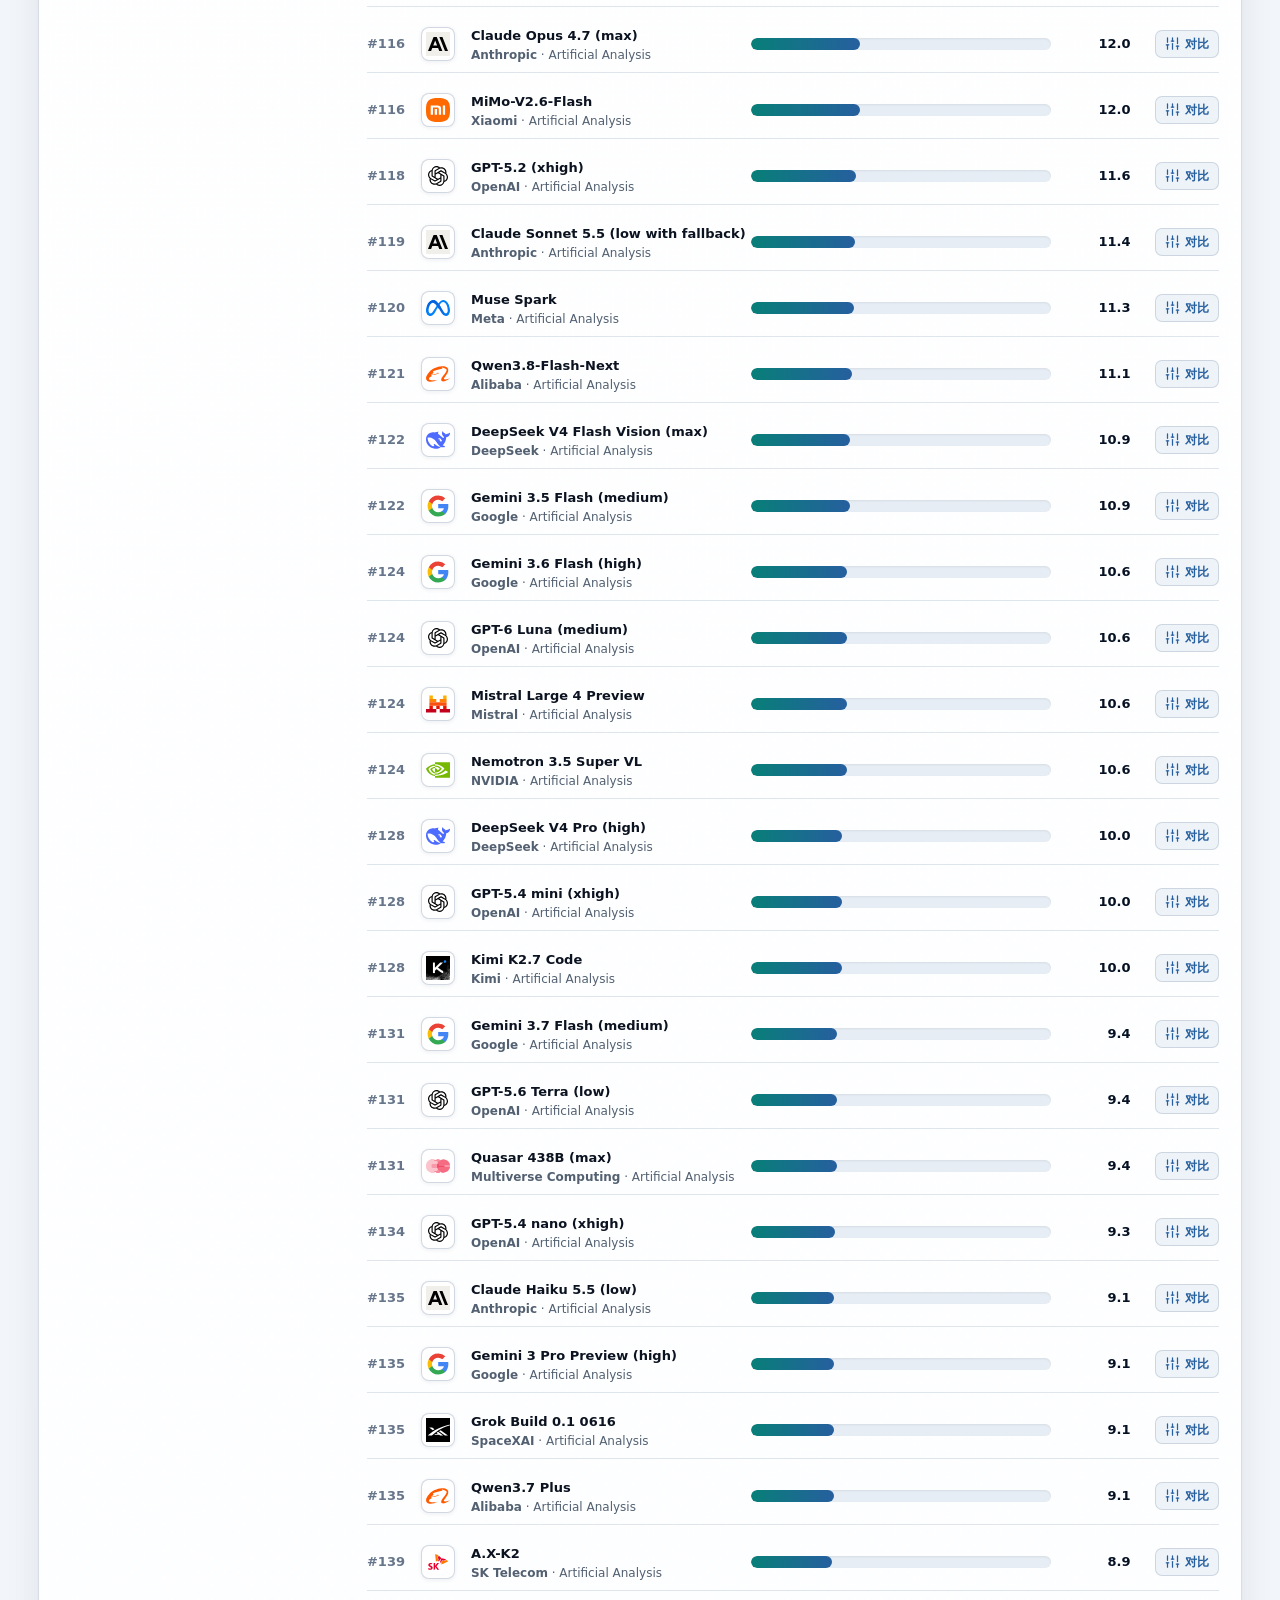
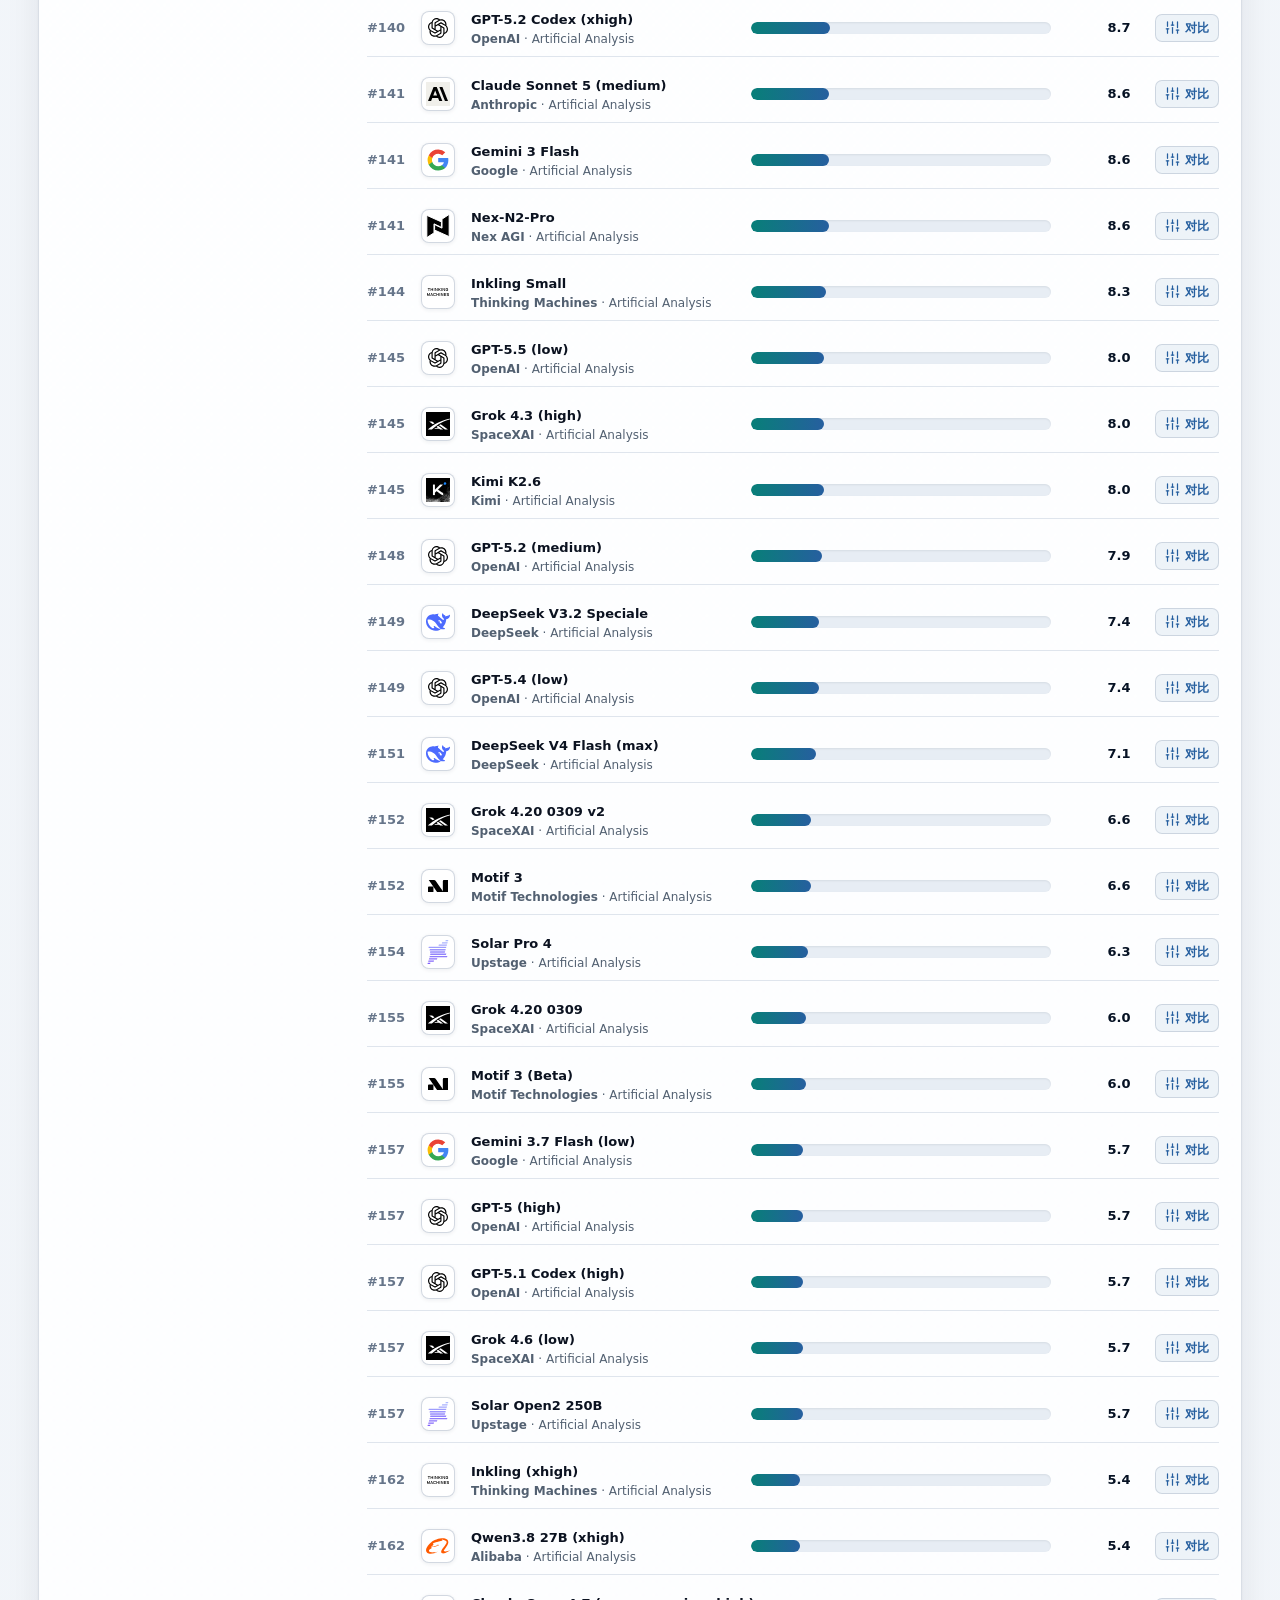
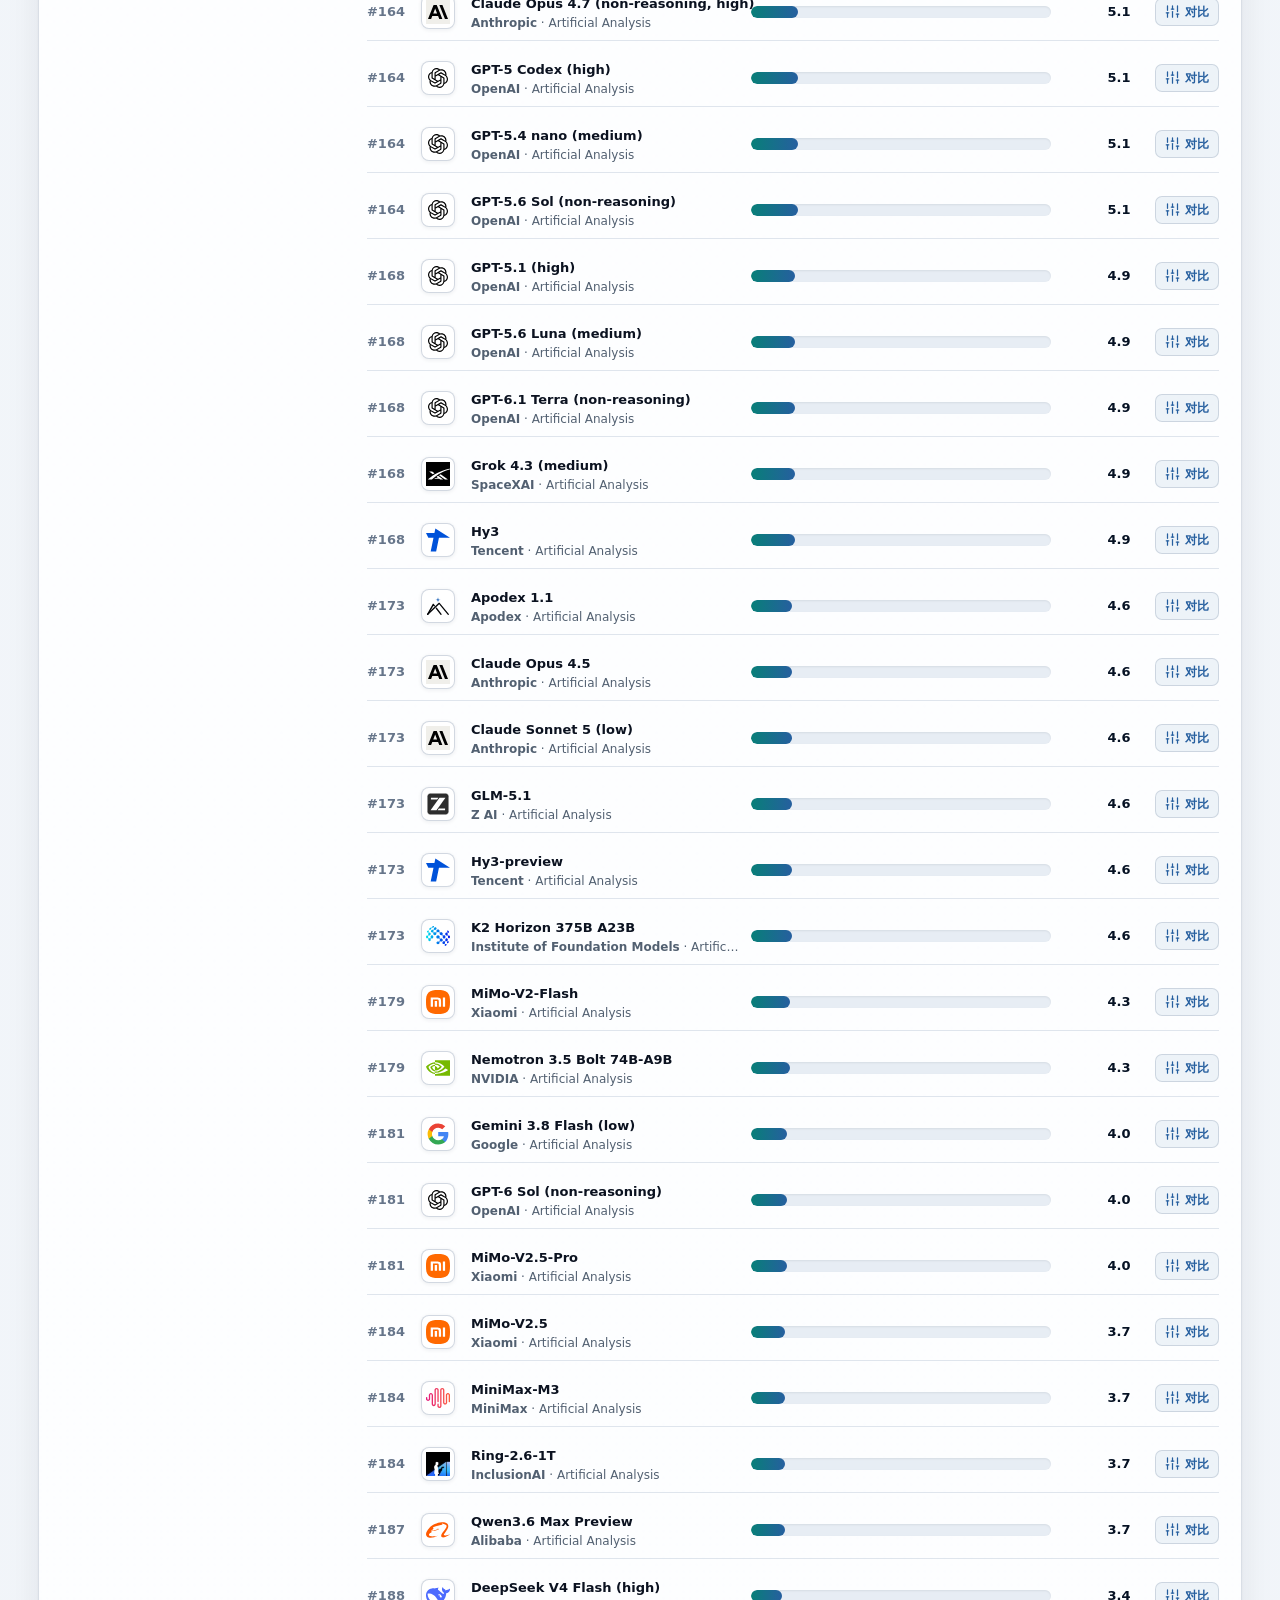
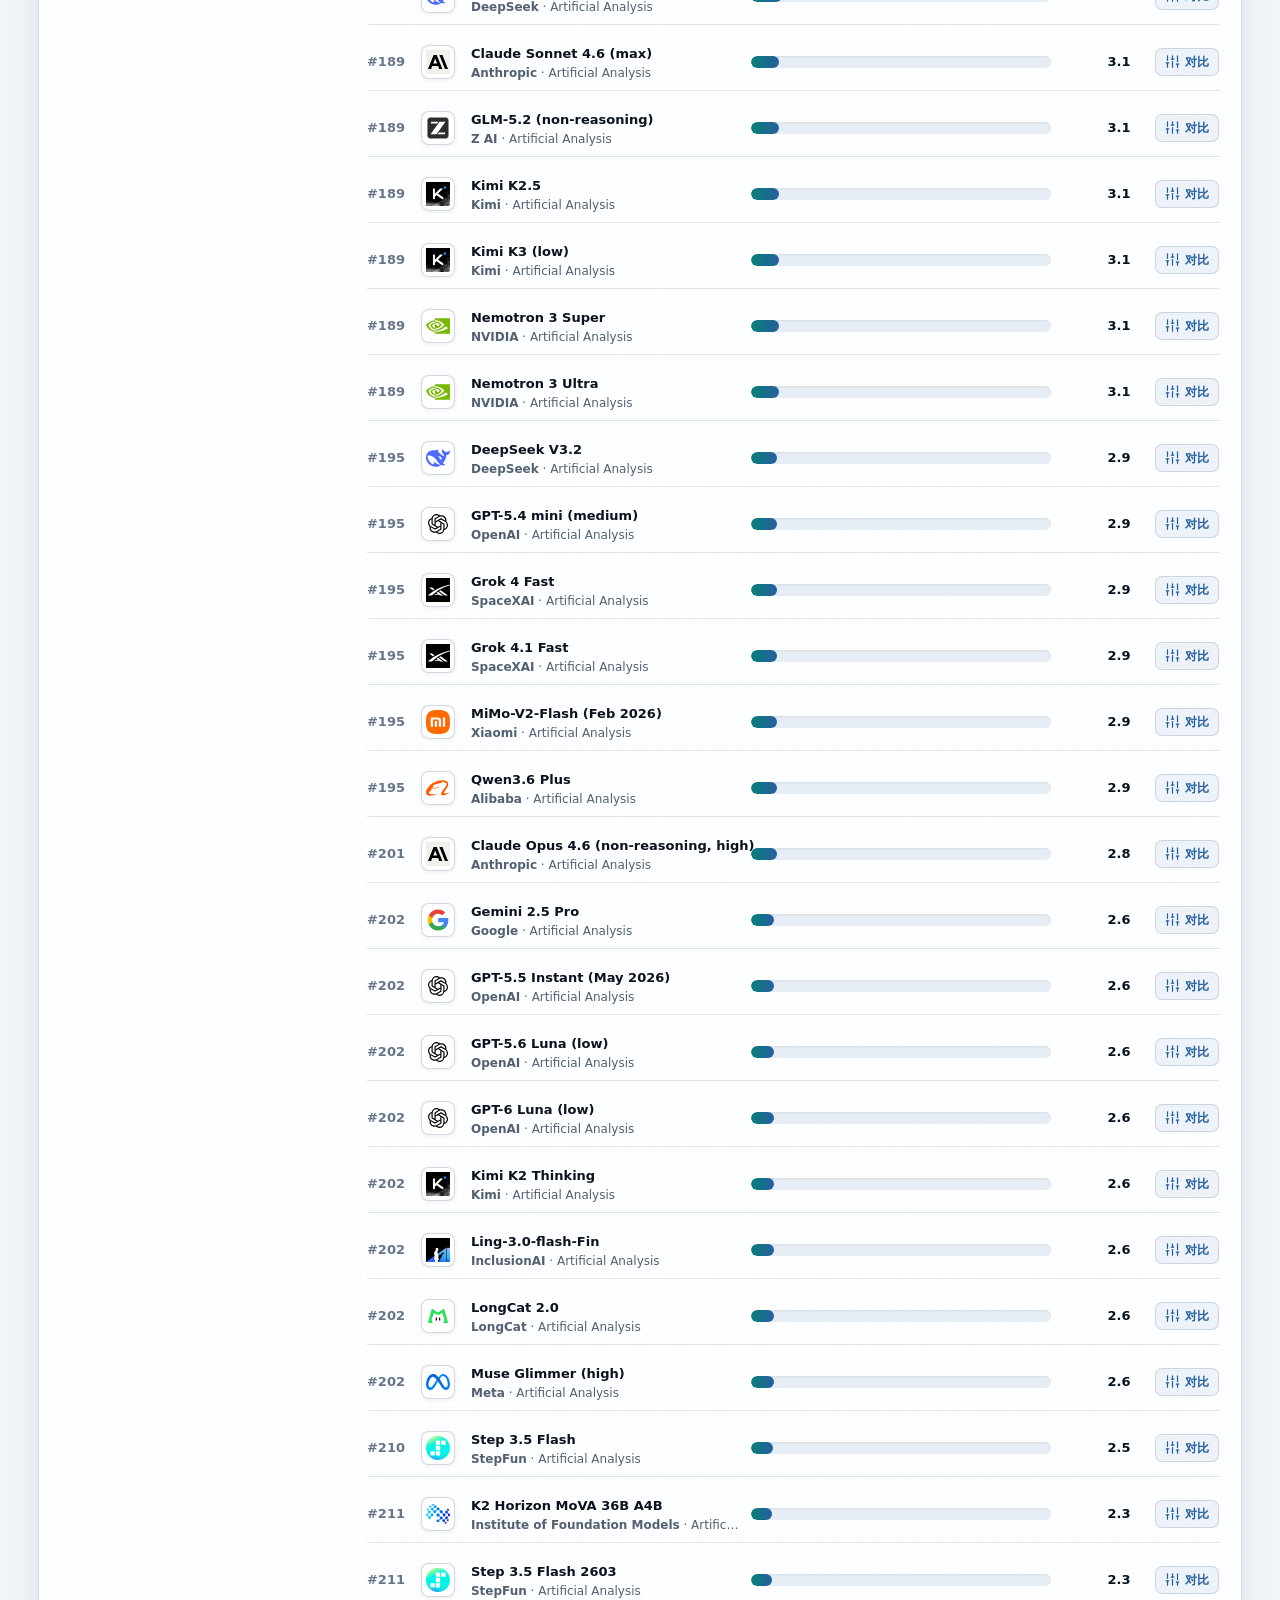
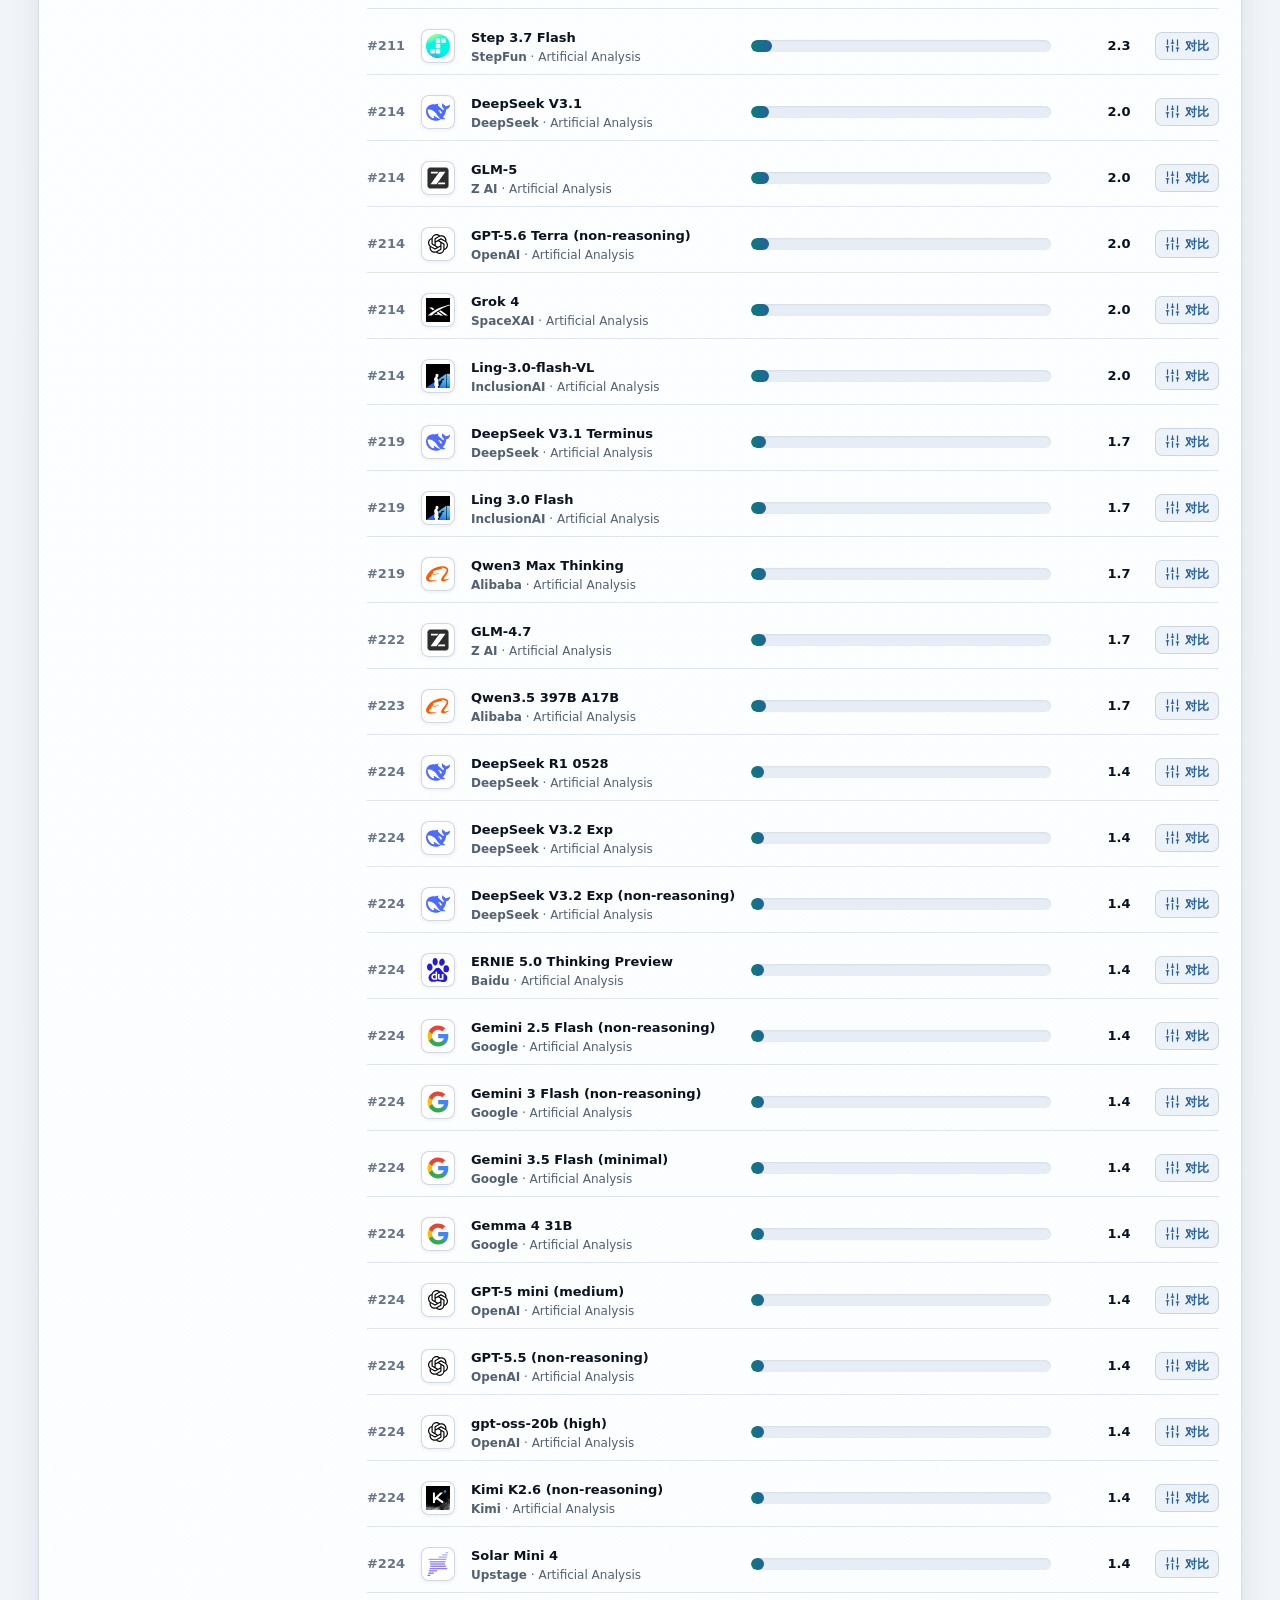
==== commit 758fa6e9: "Update Artificial Analysis model data" ====
--- a/docs/benchmark.html
+++ b/docs/benchmark.html
@@ -186,7 +186,7 @@
       </label>
     </template>
 
-    <script src="./data/models.js?v=5802f5f76b2f"></script>
+    <script src="./data/models.js?v=2f4c15e92df0"></script>
     <script src="./app-utils.js?v=20260812-pricing3"></script>
     <script src="./app.js?v=20260922-aa-fields"></script>
   </body>
